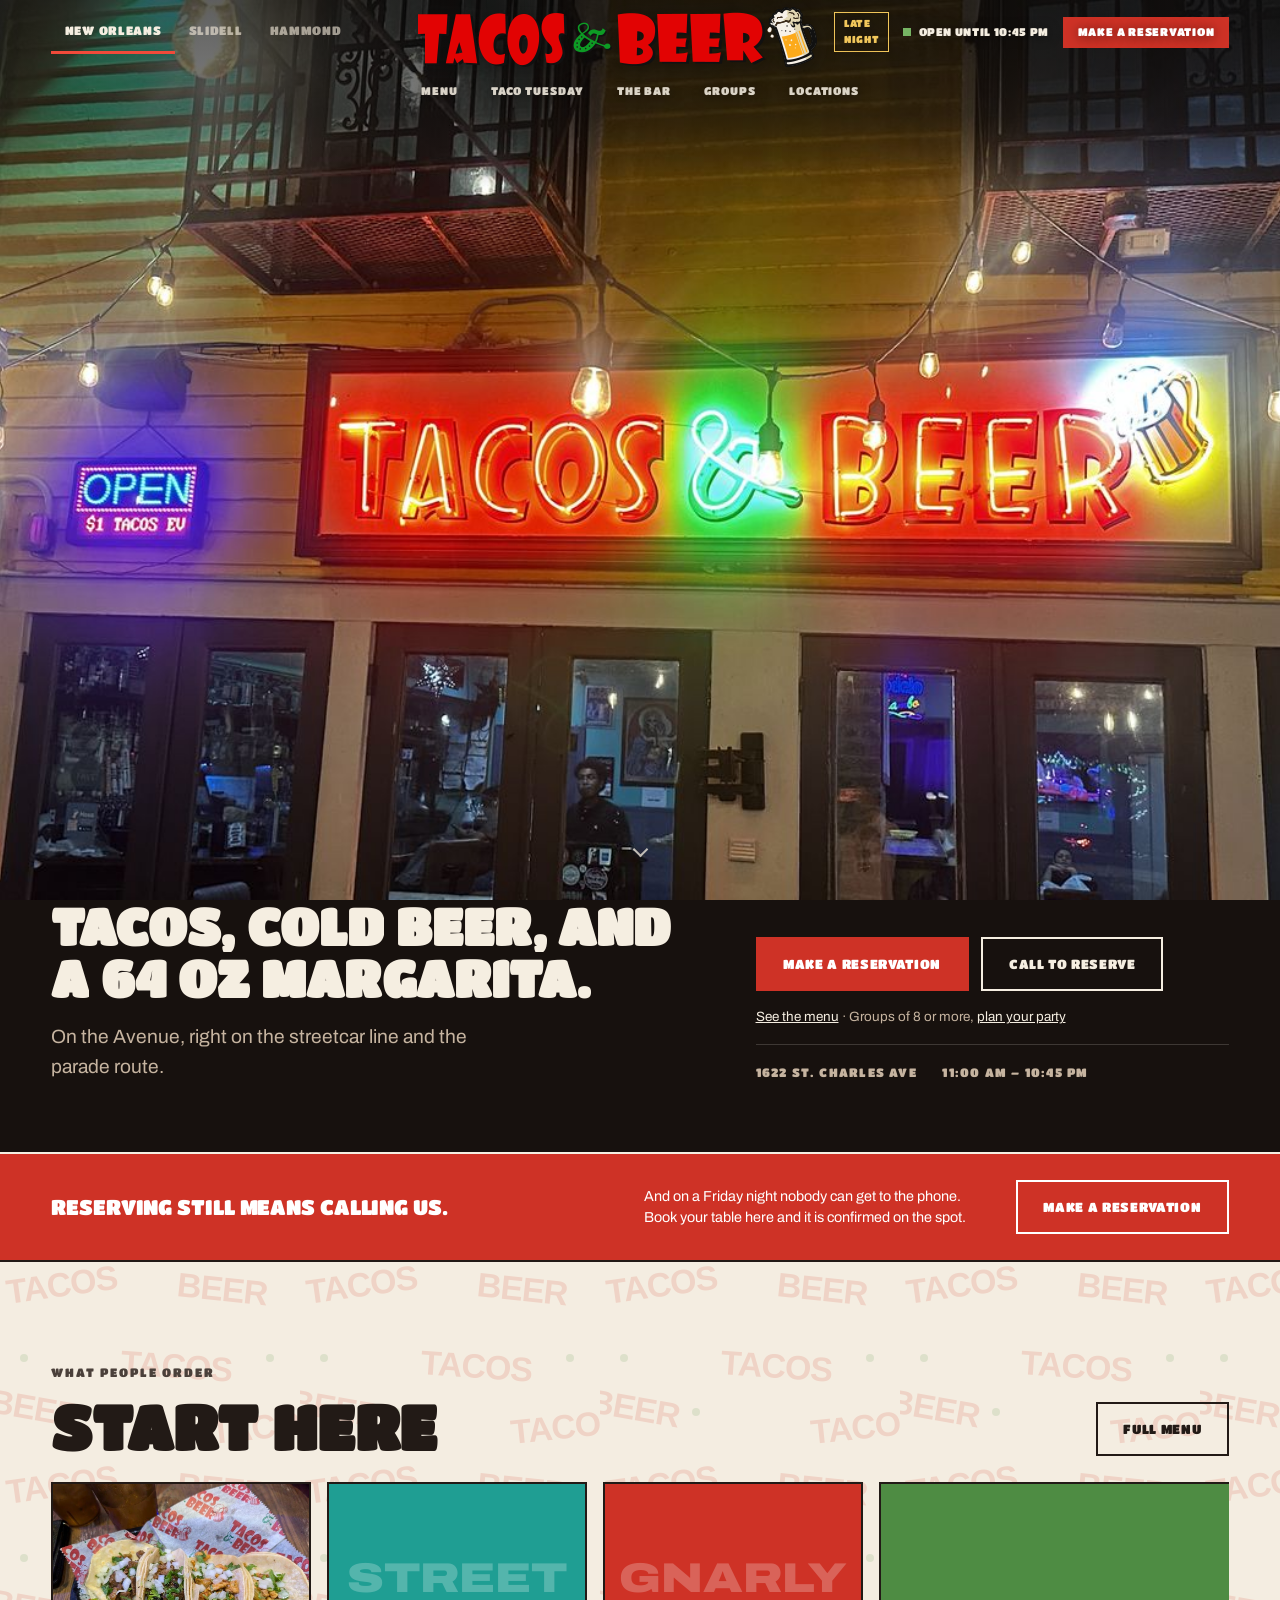
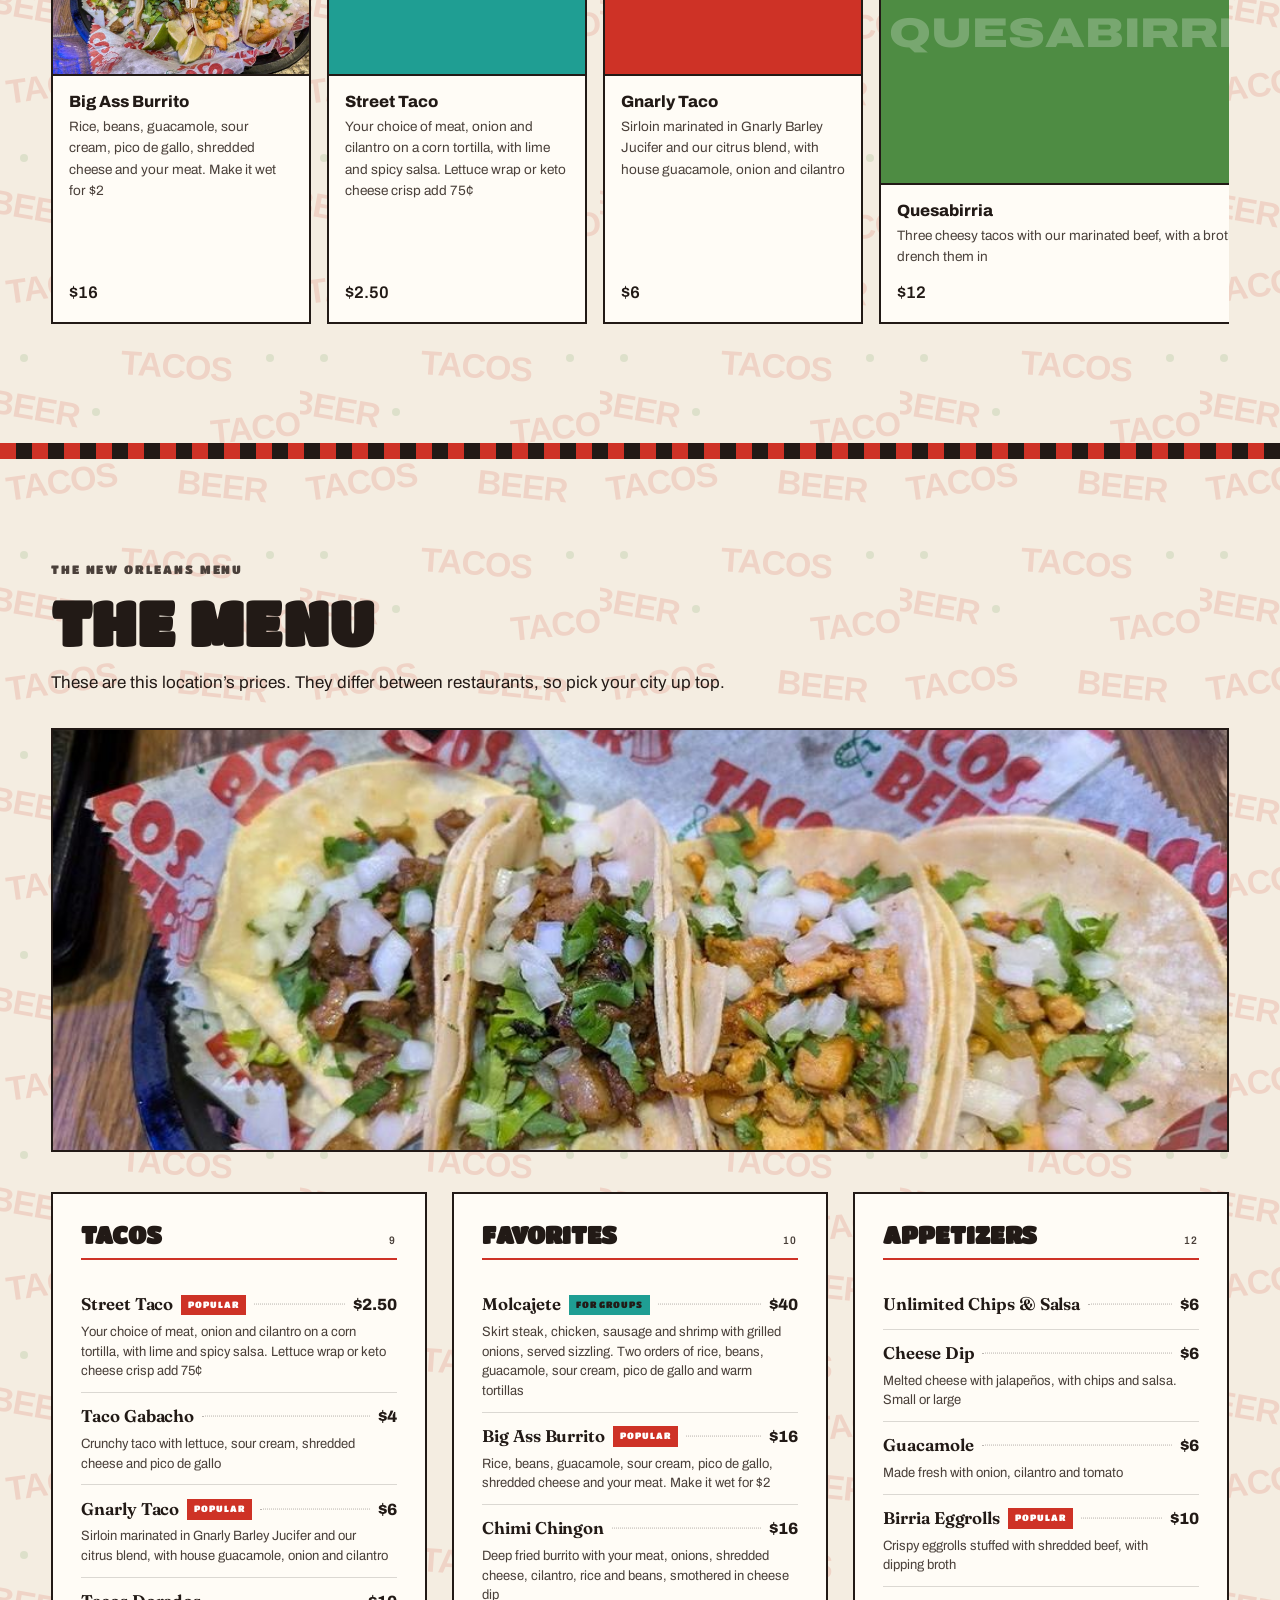
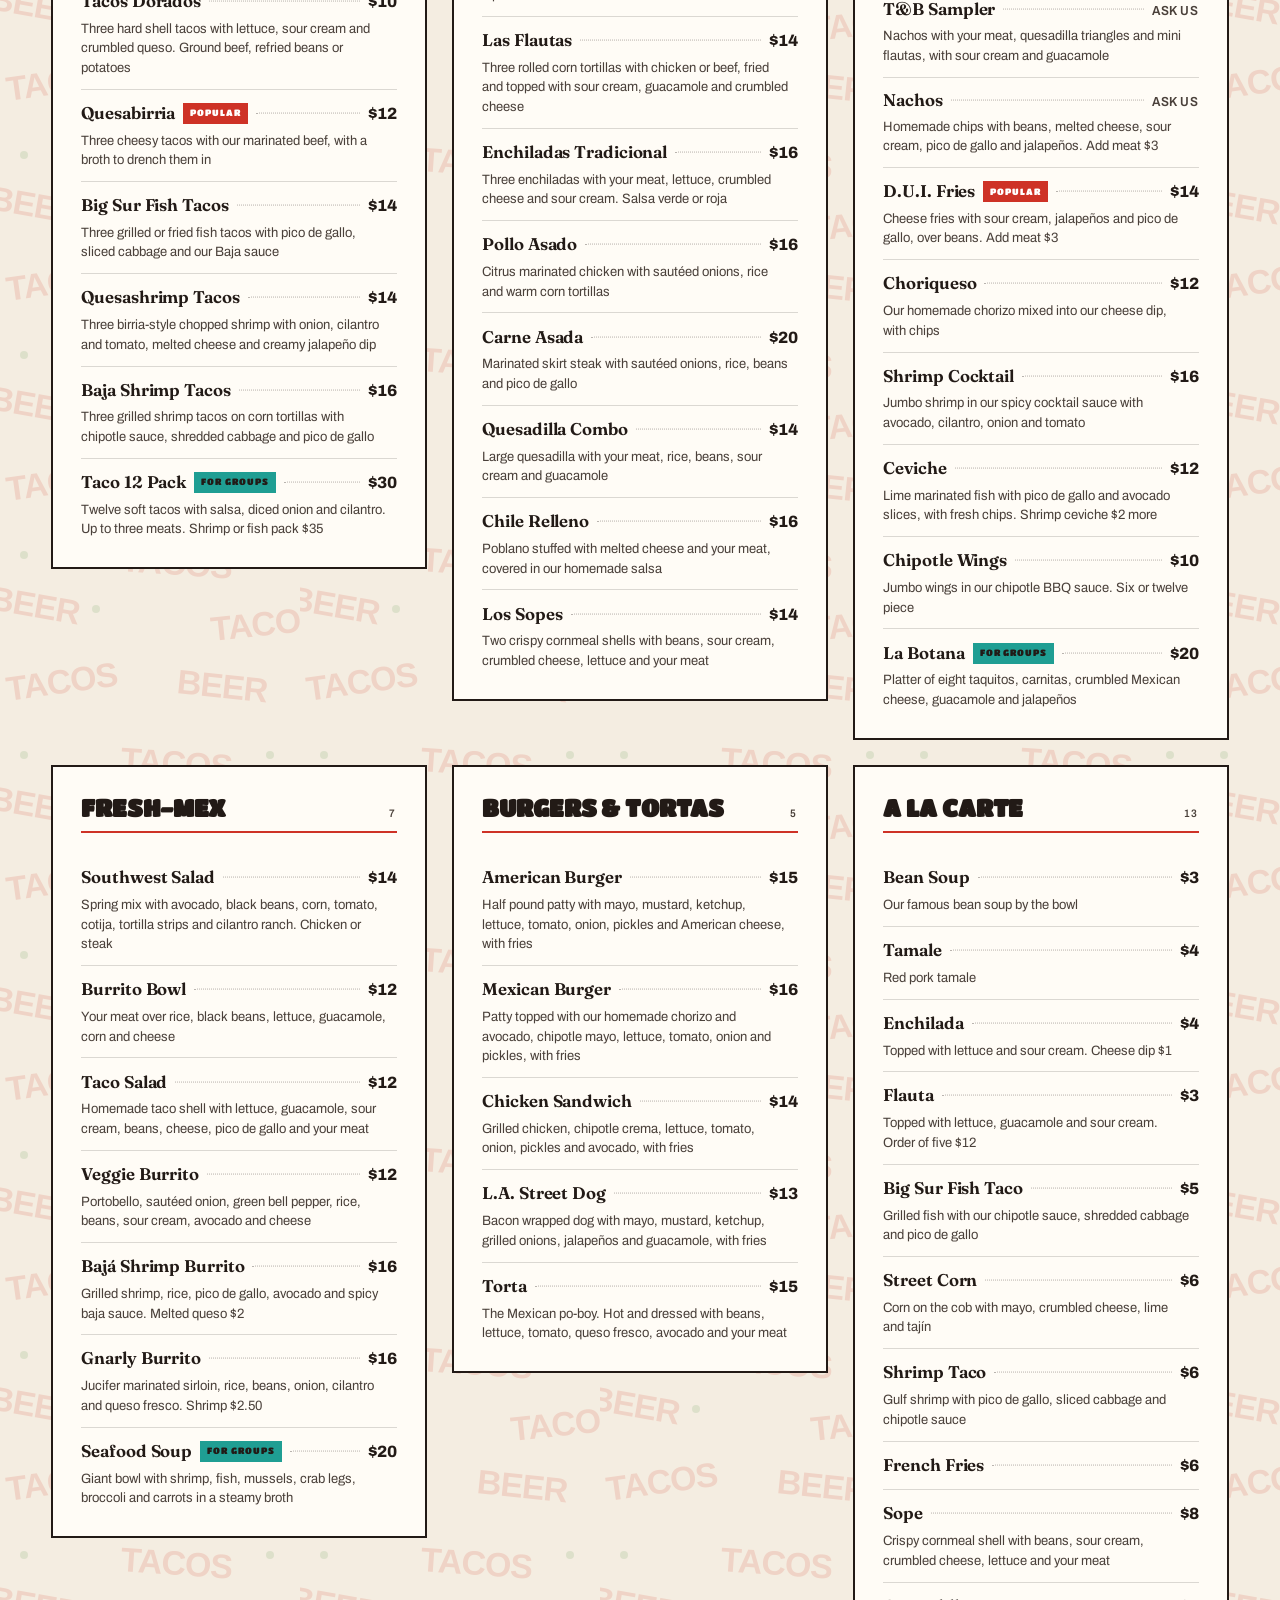
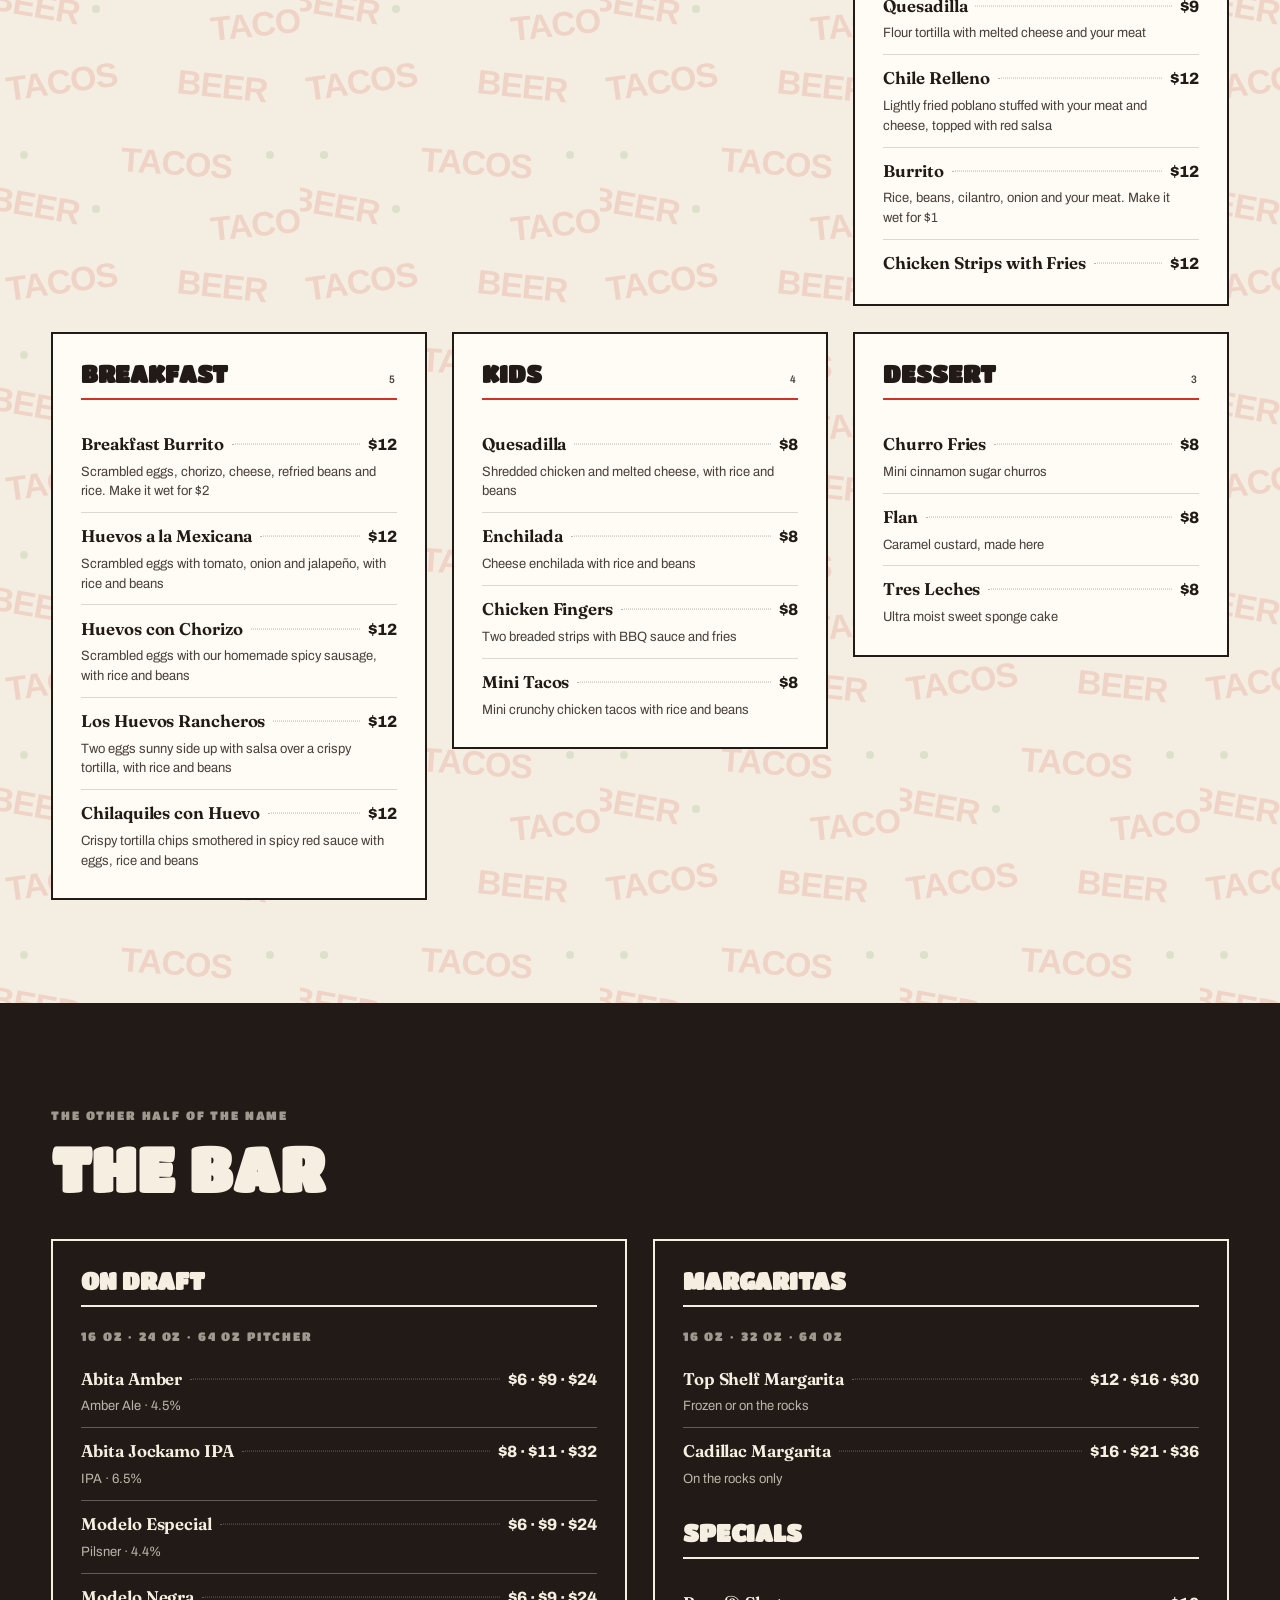
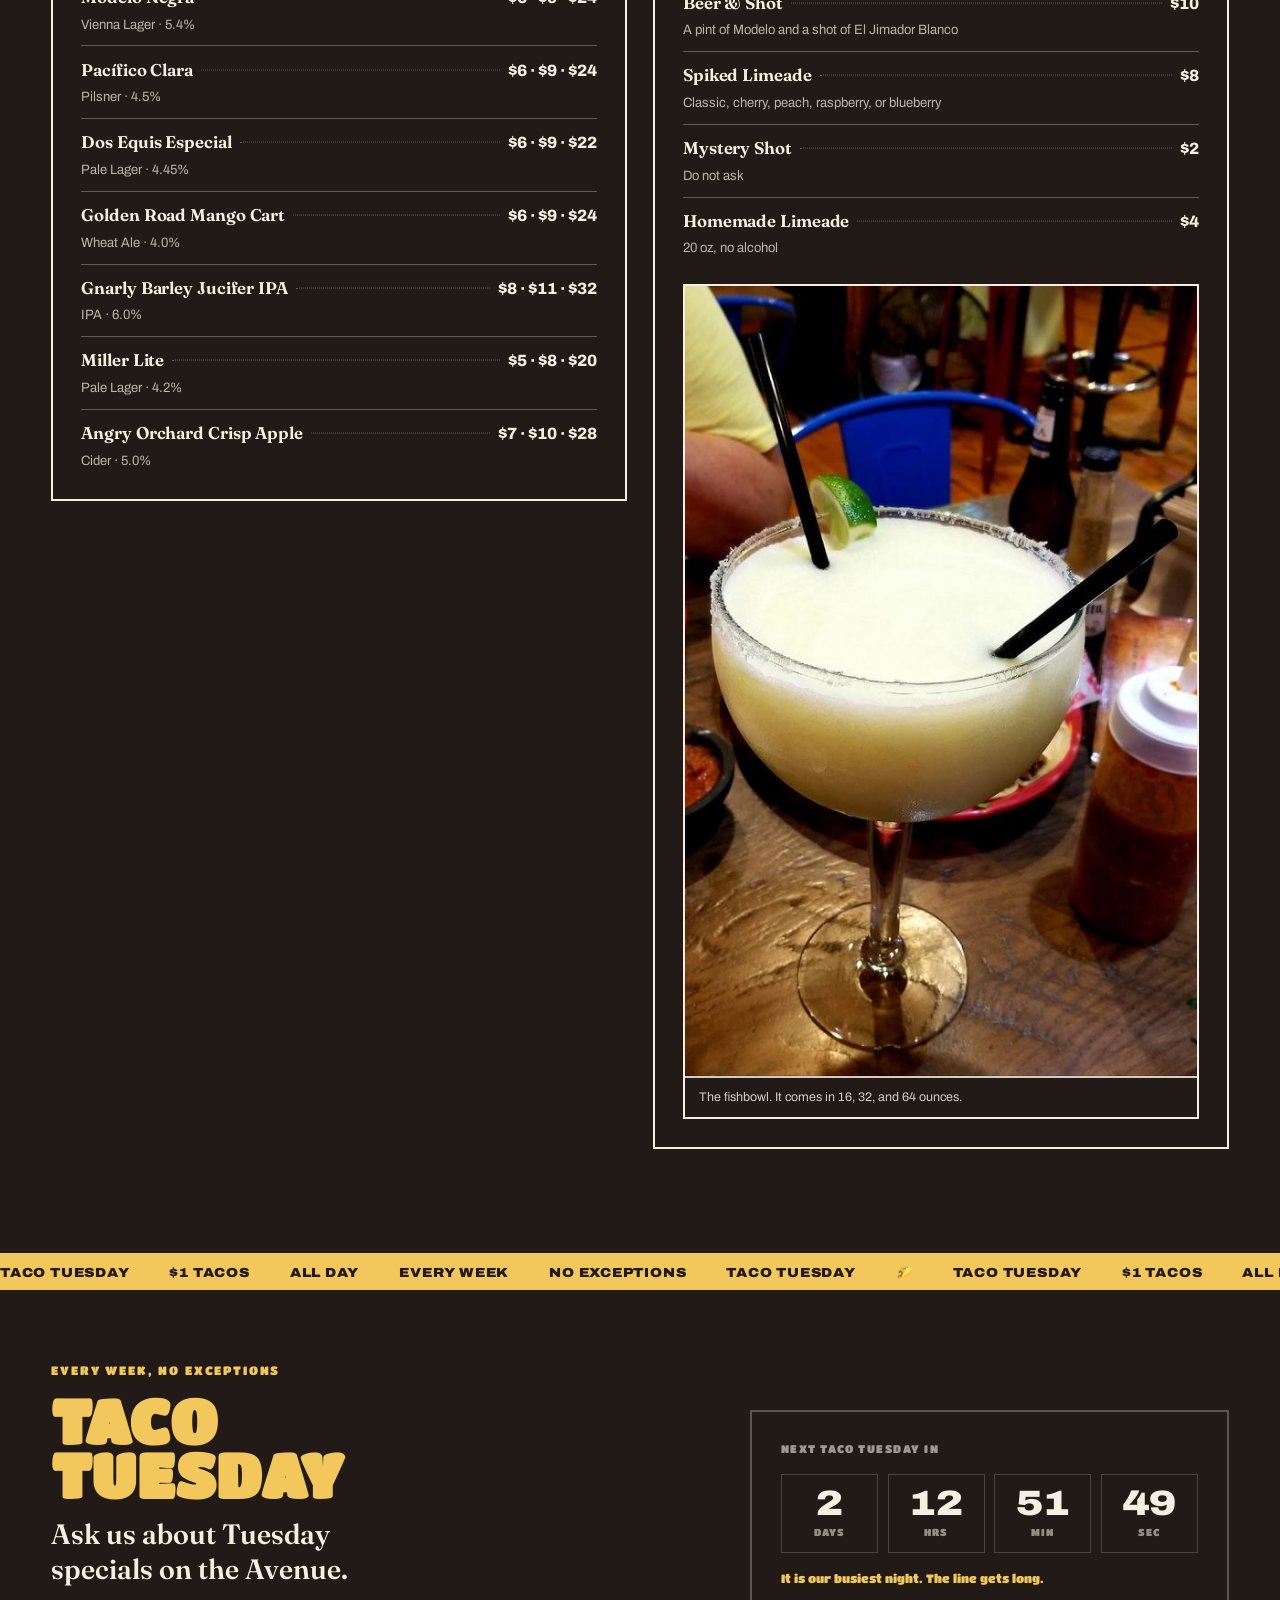
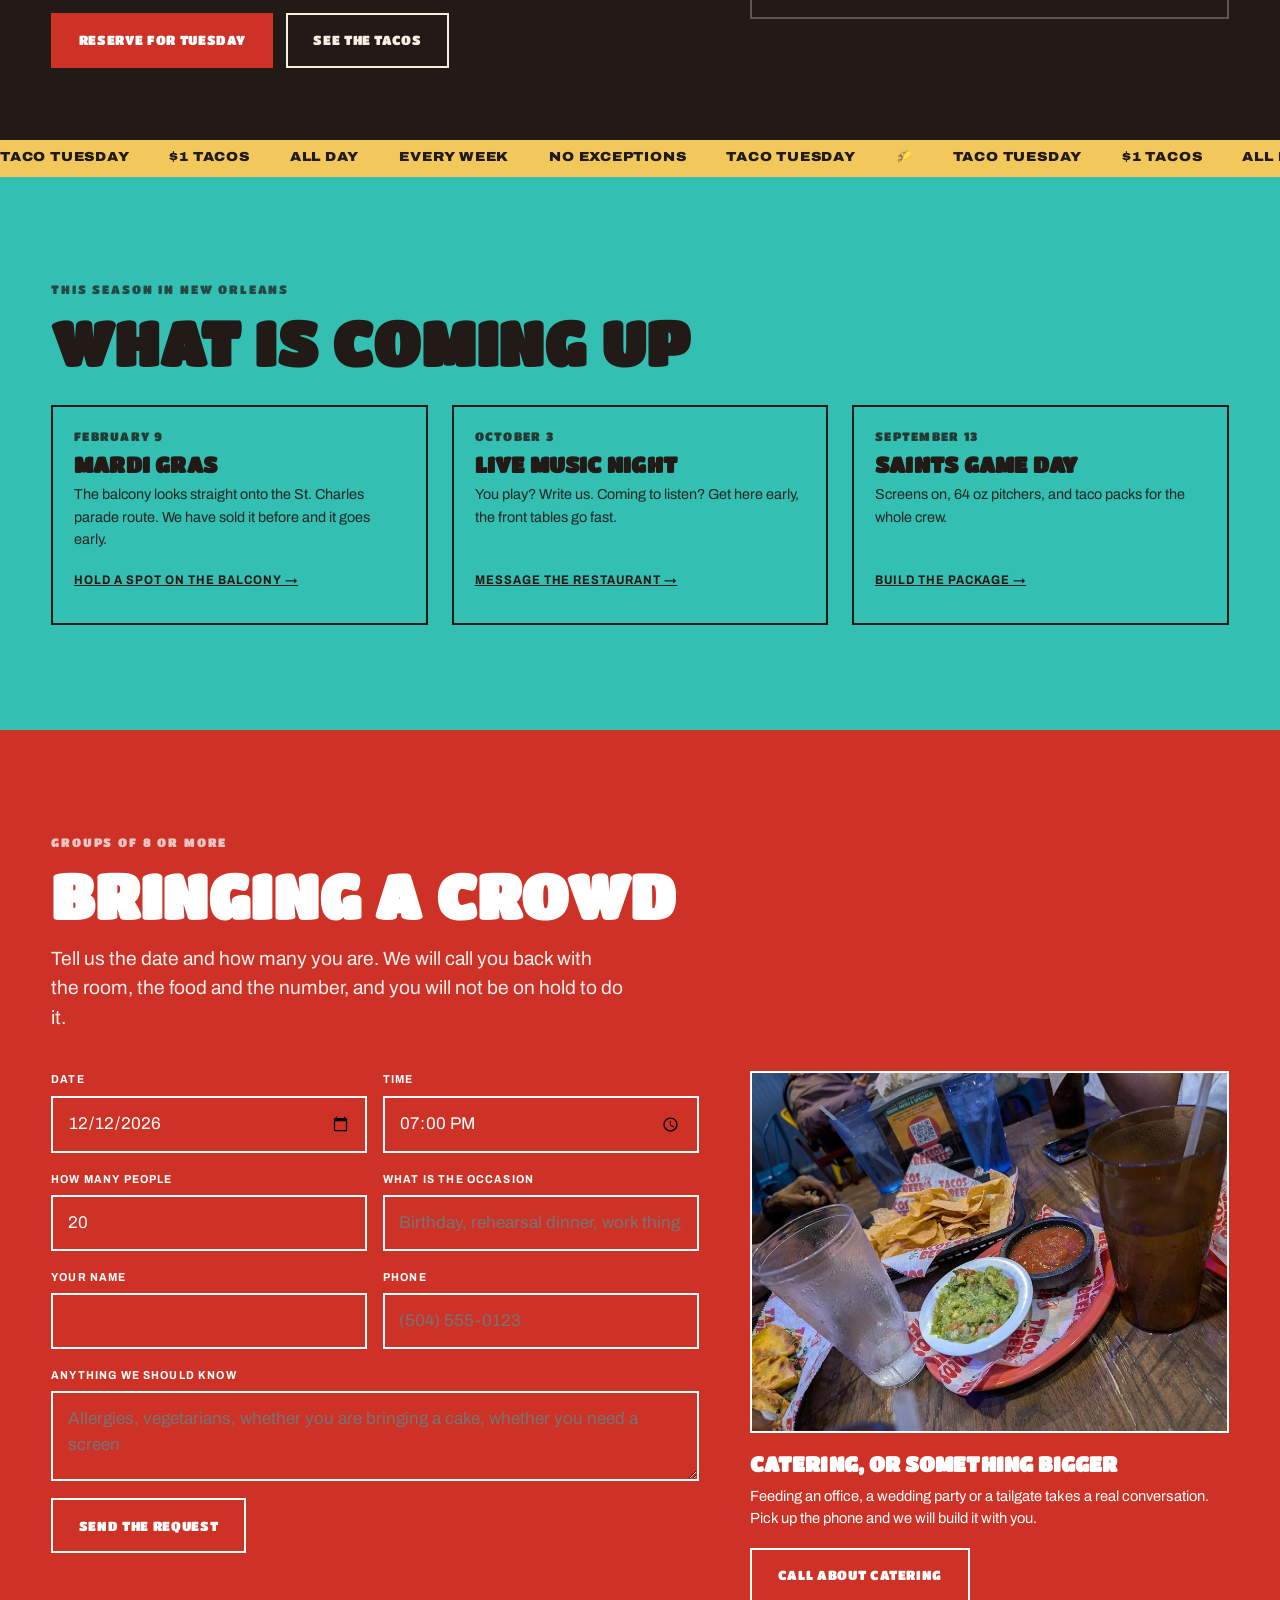
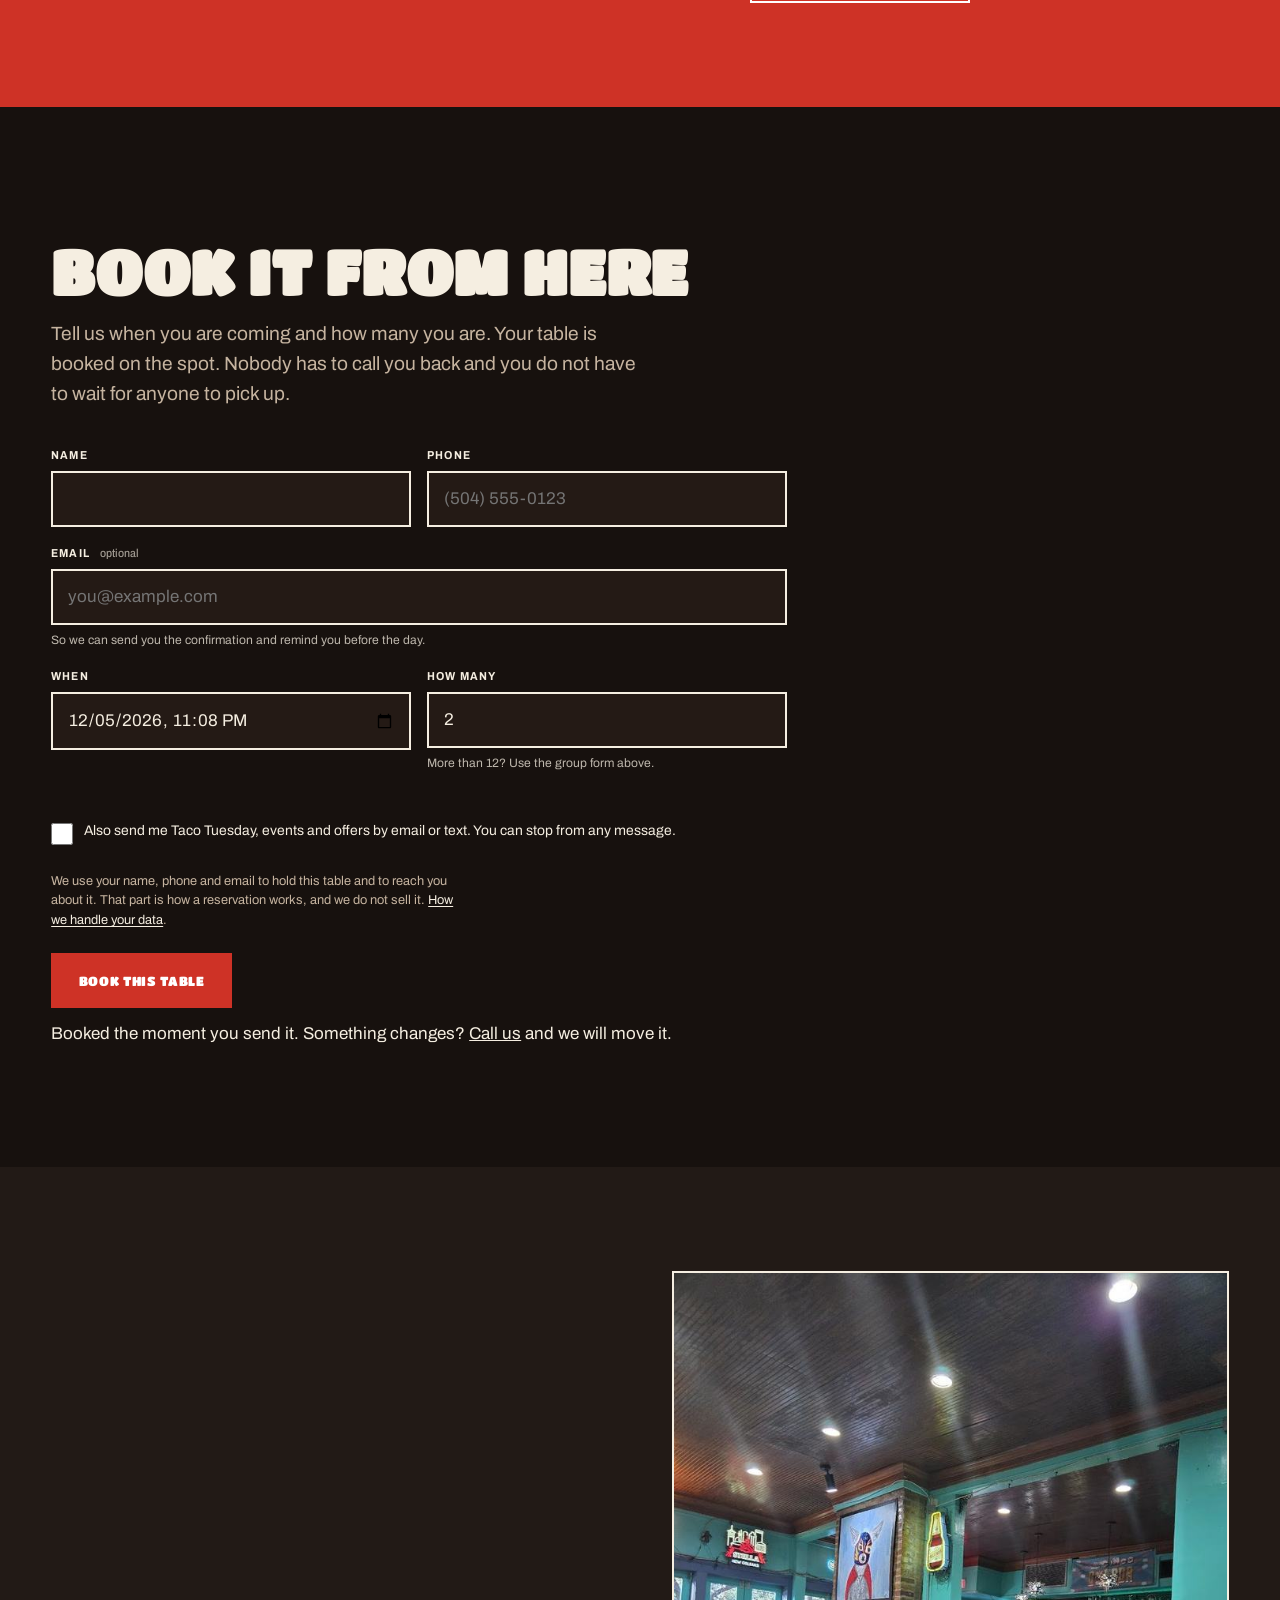
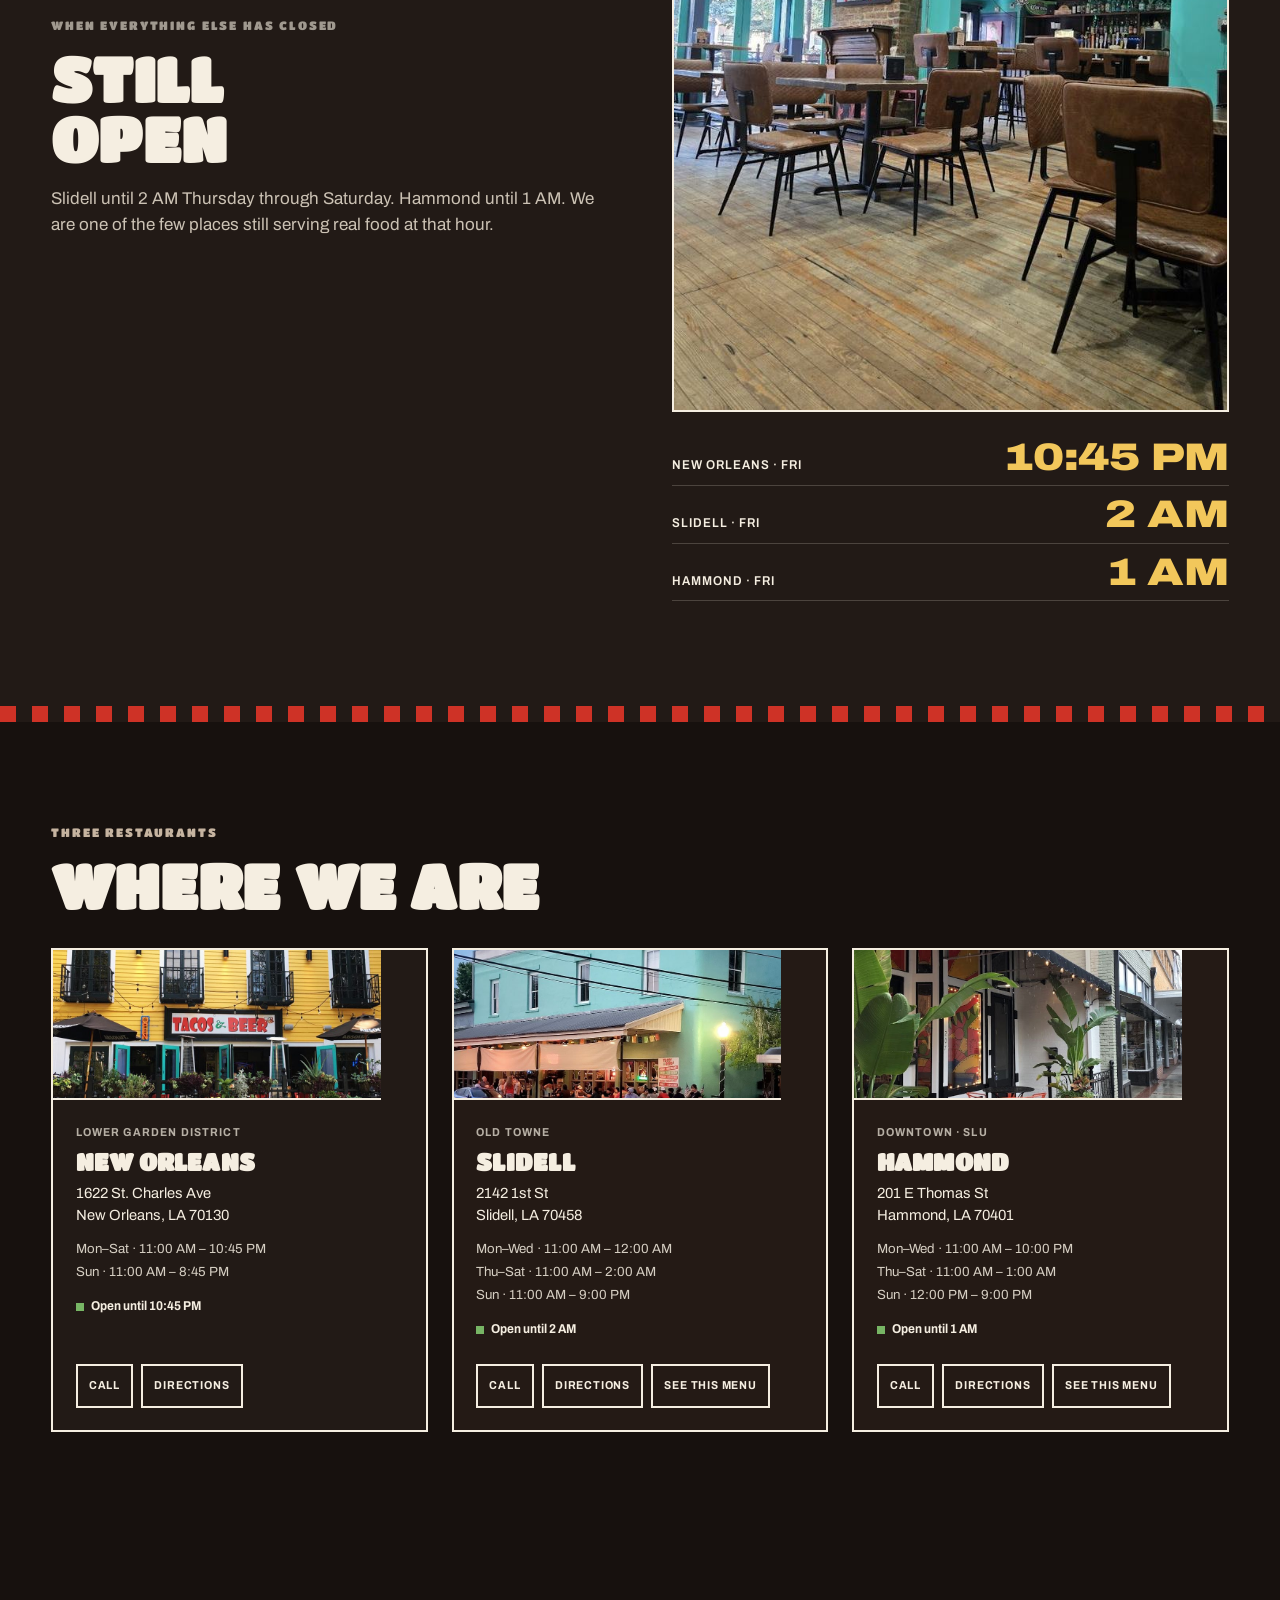
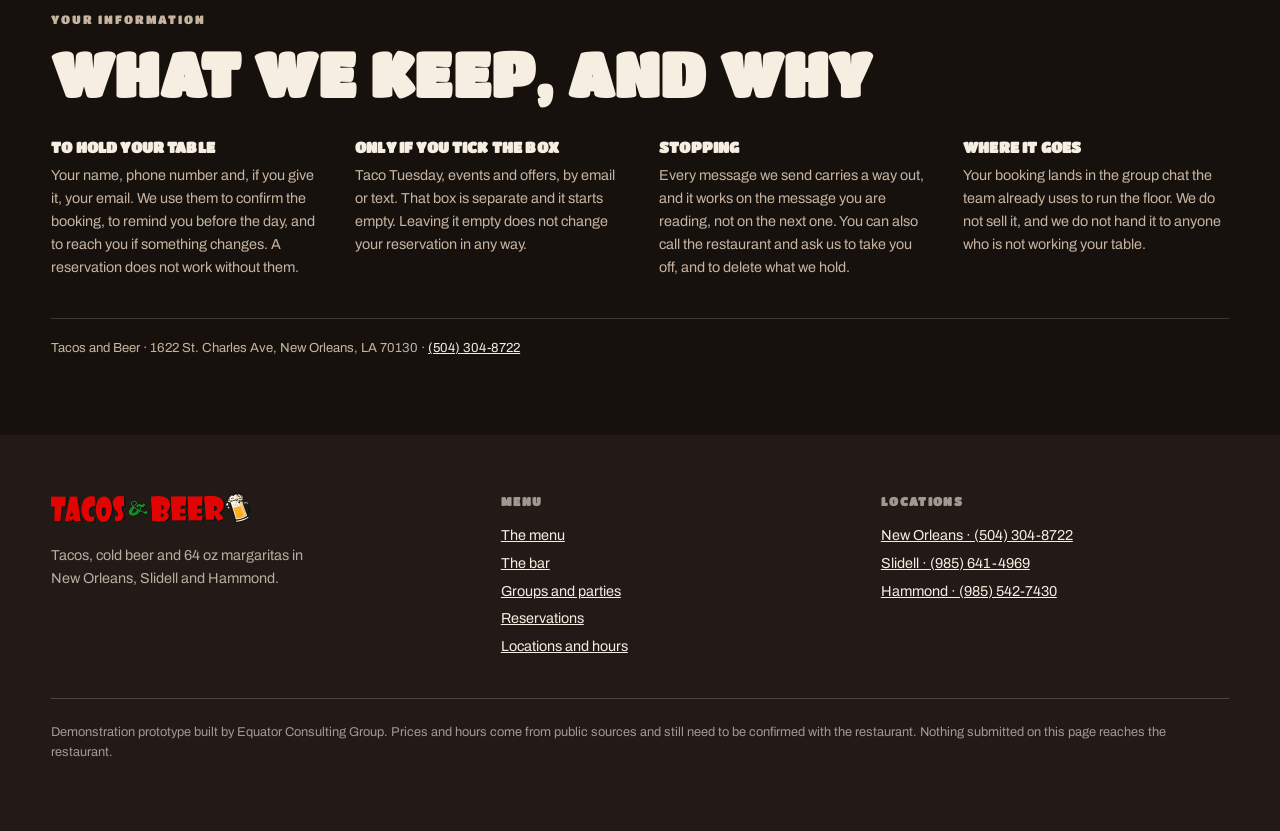
==== index.html @ 24753688 "Formulario de reservas mucho más corto El manager pidió simplificarlo. Quedan cinco campos: nombre, " ====
<!doctype html>
<html lang="en" data-loc="nola">
<head>
<meta charset="utf-8">
<meta name="robots" content="noindex,nofollow">
<meta name="viewport" content="width=device-width,initial-scale=1">
<title>Tacos and Beer — New Orleans · Slidell · Hammond</title>
<meta name="description" content="Tacos, cold beer, and 64 oz margaritas in New Orleans, Slidell, and Hammond. Full menu, big tables for groups, and reservations you can make online.">
<link rel="icon" href="img/favicon.svg" type="image/svg+xml">
<link rel="stylesheet" href="styles.css?v10">
</head>
<body>

<!-- ===== barra de ubicación ===== -->
<div class="locbar">
  <div class="locbar-in">

    <!-- izquierda: elegir local, que es el control que manda en este sitio -->
    <div class="locpick" role="group" aria-label="Choose your location">
      <button type="button" data-loc="nola">New Orleans</button>
      <button type="button" data-loc="slidell">Slidell</button>
      <button type="button" data-loc="hammond">Hammond</button>
    </div>

    <!-- centro: la marca -->
    <a class="brand" href="#top"><img src="img/logo.png" alt="Tacos and Beer" width="399" height="60"><span class="sr">Tacos and Beer</span></a>

    <!-- derecha: si está abierto, y la única acción que importa -->
    <div class="lb-der">
      <a class="ttbadge" href="#tuesday" id="ttBadge">🌮 It is Taco Tuesday</a>
      <span class="latebadge">Late night</span>
      <span class="livestate"><span class="dot" id="dot"></span><span id="livetext">&mdash;</span></span>
      <a class="lb-cta" href="#waitlist">Make a reservation</a>
    </div>

  </div>

  <nav class="lb-nav" aria-label="Sections">
    <a href="#menu">Menu</a>
    <a href="#tuesday">Taco Tuesday</a>
    <a href="#bar">The bar</a>
    <a href="#parties">Groups</a>
    <a href="#locations">Locations</a>
  </nav>
</div>

<main id="top">

<!-- ===== hero ===== -->
<header class="hero">
  <!-- El letrero real encendido, fotografiado por ECG con autorización del
       local. La noche del 22 de agosto de 2026. -->
  <div class="hero-foto">
   <!-- La fachada de noche, grabada en el local. Va muda y en bucle, como
        fondo. Si el navegador no la deja arrancar sola, o si el visitante
        pidió menos movimiento, se apaga y queda el montaje de fotos debajo. -->
   <video class="hero-video" id="heroVideo" autoplay muted loop playsinline
          preload="auto"
          aria-label="The storefront on St. Charles Avenue at dusk with the neon sign lit, and then the bar inside on a busy night"></video>
   <script>
   /* La copia se elige ANTES de que el navegador pida nada. Por eso el video
      no trae src ni <source> en el marcado: en cuanto los tuviera, empezaría a
      bajar el archivo de escritorio, que pesa 10 MB y en un teléfono no hace
      ninguna falta. La copia de móvil mide 720x960 y 3.7 MB, que a 390 px de
      ancho se ve igual. Quien pide ahorro de datos recibe la ligera también. */
   (function(){
     var v = document.getElementById('heroVideo');
     if (!v) return;
     var c = navigator.connection || {};
     var ligera = matchMedia('(max-width:700px)').matches || c.saveData === true;
     if (ligera) {
       v.src = 'video/hero-movil-v3.mp4';
       v.poster = 'video/hero-poster-v3.jpg';
     } else {
       v.src = 'video/hero-ancho-v3.mp4';
       v.poster = 'video/hero-poster-ancho-v3.jpg';
       document.documentElement.classList.add('js-hero-ancho');
     }
   })();
   </script>
   <picture class="cuadro-base">
    <source media="(max-width:700px)" srcset="img/letrero-noche-movil.jpg">
    <img src="img/letrero-noche-1400.jpg"
         srcset="img/letrero-noche-800.jpg 800w, img/letrero-noche-1400.jpg 1400w, img/letrero-noche-2400.jpg 2400w"
         sizes="100vw" width="2400" height="1260" fetchpriority="high"
         alt="The Tacos and Beer neon sign lit up at night over the St. Charles Avenue patio">
   </picture>
  </div>

  <a class="hero-baja" href="#intro" aria-label="Skip to the details"><span></span></a>
</header>


<section class="intro" id="intro">
  <div class="wrap intro-in">
    <div>
      <h1 class="intro-t"><span class="sr">Tacos and Beer. </span>Tacos, cold beer, and a 64 oz margarita.</h1>
      <p class="intro-sub" id="heroPitch">&mdash;</p>
    </div>
    <div class="intro-acc">
      <div class="btn-row">
        <a class="btn btn-primary" href="#waitlist">Make a reservation</a>
        <a class="btn btn-ghost" id="heroCall" href="tel:+15043048722">Call to reserve</a>
      </div>
      <p class="intro-links"><a href="#menu">See the menu</a> · Groups of 8 or more, <a href="#parties">plan your party</a></p>
      <div class="intro-meta">
        <span id="heroAddr">&mdash;</span>
        <span id="heroHours">&mdash;</span>
      </div>
    </div>
  </div>
</section>

<aside class="tira-fila">
  <div class="wrap tira-in">
    <p class="tira-t">Reserving still means calling us.</p>
    <p class="tira-d">And on a Friday night nobody can get to the phone. Book your table here and it is confirmed on the spot.</p>
    <a class="btn btn-ghost" href="#waitlist">Make a reservation</a>
  </div>
</aside>

<!-- ===== rail de populares ===== -->
<section class="wrap papel">
  <div class="rail-head">
    <div>
      <p class="eyebrow">What people order</p>
      <h2 class="display">Start here</h2>
    </div>
    <a class="btn btn-ghost" href="#menu">Full menu</a>
  </div>
  <div class="rail" id="rail"></div>
</section>

<hr class="tala">

<!-- ===== menú ===== -->
<section class="wrap papel" id="menu">
  <p class="eyebrow">The <span id="menuLoc">New Orleans</span> menu</p>
  <h2 class="display">The menu</h2>
  <p class="hero-sub">These are this location’s prices. They differ between restaurants, so pick your city up top.</p>
  <figure class="shot wide">
    <img src="img/papel.jpg" alt="Carne asada and al pastor tacos served on our house paper" width="1000" height="753" loading="lazy">
  </figure>
  <div class="menu-grid" id="menuGrid" style="margin-top:2.5rem"></div>
</section>

<!-- ===== barra ===== -->
<section class="band band-comal" id="bar">
  <div class="wrap">
    <p class="eyebrow">The other half of the name</p>
    <h2 class="display">The bar</h2>
    <div class="menu-grid" style="margin-top:2.5rem">
      <div class="menu-cat">
        <h3 class="display">On draft</h3>
        <p class="eyebrow" style="margin-bottom:.6rem">16 oz · 24 oz · 64 oz pitcher</p>
        <div id="draft"></div>
      </div>
      <div class="menu-cat">
        <h3 class="display">Margaritas</h3>
        <p class="eyebrow" style="margin-bottom:.6rem">16 oz · 32 oz · 64 oz</p>
        <div id="margs"></div>
        <h3 class="display" style="margin-top:2rem">Specials</h3>
        <div id="specials"></div>
        <figure class="shot" style="margin-top:1.6rem">
          <img src="img/margarita.jpg" alt="A house margarita in the big glass" width="560" height="865" loading="lazy">
          <figcaption>The fishbowl. It comes in 16, 32, and 64 ounces.</figcaption>
        </figure>
      </div>
    </div>
  </div>
</section>

<!-- ===== taco tuesday ===== -->
<section class="tt" id="tuesday">
  <div class="tt-strip" aria-hidden="true"><div class="tt-run" id="ttRun"></div></div>
  <div class="wrap tt-in">
    <div class="tt-copy">
      <p class="eyebrow">Every week, no exceptions</p>
      <h2 class="display tt-title">Taco<br>Tuesday</h2>
      <p class="tt-line" id="ttLine">$1 tacos. All day. Every Tuesday.</p>
      <p class="tt-note" id="ttNote"></p>
      <div class="btn-row" style="margin-top:1.6rem">
        <a class="btn btn-primary" href="#waitlist">Reserve for Tuesday</a>
        <a class="btn btn-ghost" href="#menu">See the tacos</a>
      </div>
    </div>
    <div class="tt-clock" id="ttClock">
      <p class="tt-clock-k" id="ttClockK">Next Taco Tuesday in</p>
      <div class="tt-dial">
        <div><span class="v" id="ttD">0</span><span class="u">days</span></div>
        <div><span class="v" id="ttH">0</span><span class="u">hrs</span></div>
        <div><span class="v" id="ttM">0</span><span class="u">min</span></div>
        <div><span class="v" id="ttS">0</span><span class="u">sec</span></div>
      </div>
      <p class="tt-warn">It is our busiest night. The line gets long.</p>
    </div>
  </div>
  <div class="tt-strip flip" aria-hidden="true"><div class="tt-run" id="ttRun2"></div></div>
</section>

<!-- ===== calendario ===== -->
<section class="band band-turquesa">
  <div class="wrap">
    <p class="eyebrow">This season in <span id="evLoc">New Orleans</span></p>
    <h2 class="display">What is coming up</h2>
    <div class="events" id="events"></div>
  </div>
</section>

<!-- ===== party planner ===== -->
<section class="band band-rojo" id="parties">
  <div class="wrap">
    <p class="eyebrow">Groups of 8 or more</p>
    <h2 class="display">Bringing a crowd</h2>
    <p class="intro-sub" style="color:rgba(255,255,255,.92);max-width:52ch">Tell us the date and how many you are. We will call you back with the room, the food and the number, and you will not be on hold to do it.</p>

    <div class="grupo-in">
      <form id="partyForm">
        <div class="grid2">
          <div class="field">
            <label for="pDate">Date</label>
            <input type="date" id="pDate" required>
          </div>
          <div class="field">
            <label for="pTime">Time</label>
            <input type="time" id="pTime" value="19:00" required>
          </div>
        </div>

        <div class="grid2">
          <div class="field">
            <label for="pGuests">How many people</label>
            <input type="number" id="pGuests" min="8" max="200" value="20" step="1" required inputmode="numeric">
          </div>
          <div class="field">
            <label for="pOcc">What is the occasion</label>
            <input type="text" id="pOcc" placeholder="Birthday, rehearsal dinner, work thing…">
          </div>
        </div>

        <div class="grid2">
          <div class="field">
            <label for="pName">Your name</label>
            <input type="text" id="pName" required autocomplete="name">
          </div>
          <div class="field">
            <label for="pPhone">Phone</label>
            <input type="tel" id="pPhone" required autocomplete="tel" placeholder="(504) 555-0123">
          </div>
        </div>

        <div class="field">
          <label for="pNotes">Anything we should know</label>
          <textarea id="pNotes" placeholder="Allergies, vegetarians, whether you are bringing a cake, whether you need a screen"></textarea>
        </div>

        <button class="btn btn-ghost" type="submit" style="color:#fff;border-color:#fff">Send the request</button>
      </form>

      <aside class="grupo-lado">
        <figure class="shot">
          <img src="img/mesa.jpg" alt="A shared table with chips, guacamole, and salsas" width="900" height="678" loading="lazy">
        </figure>
        <h3 class="display" style="font-size:1.3rem;margin:1.4rem 0 .6rem">Catering, or something bigger</h3>
        <p style="margin:0 0 1.2rem;font-size:.92rem;line-height:1.5">Feeding an office, a wedding party or a tailgate takes a real conversation. Pick up the phone and we will build it with you.</p>
        <a class="btn btn-ghost" id="partyCall" href="tel:+15043048722" style="color:#fff;border-color:#fff">Call about catering</a>
      </aside>
    </div>
  </div>
</section>

<!-- ===== lista de espera ===== -->
<section class="wrap" id="waitlist">
  <p class="eyebrow">Reserve a table</p>
  <h2 class="display">Book it from here</h2>
  <p class="intro-sub" style="max-width:54ch">Tell us when you are coming and how many you are. Your table is booked on the spot. Nobody has to call you back and you do not have to wait for anyone to pick up.</p>

  <div class="reserva">
    <form id="waitForm">
      <div class="grid2">
        <div class="field">
          <label for="wName">Name</label>
          <input type="text" id="wName" required autocomplete="name">
        </div>
        <div class="field">
          <label for="wPhone">Phone</label>
          <input type="tel" id="wPhone" required autocomplete="tel" placeholder="(504) 555-0123">
        </div>
      </div>

      <div class="field">
        <label for="wEmail">Email <span class="opt">optional</span></label>
        <input type="email" id="wEmail" autocomplete="email" placeholder="you@example.com"
               inputmode="email" spellcheck="false">
        <span class="hint">So we can send you the confirmation and remind you before the day.</span>
      </div>

      <div class="grid2">
        <div class="field">
          <label for="rWhen">When</label>
          <input type="datetime-local" id="rWhen" required>
        </div>
        <div class="field">
          <label for="rSize">How many</label>
          <input type="number" id="rSize" min="1" max="12" value="2" step="1" required inputmode="numeric">
          <span class="hint">More than 12? Use the group form above.</span>
        </div>
      </div>

      <div class="permiso">
        <label class="permiso-check">
          <input type="checkbox" id="wOptin">
          <span>Also send me Taco Tuesday, events and offers by email or text.
                You can stop from any message.</span>
        </label>
        <p class="permiso-nota">
          We use your name, phone and email to hold this table and to reach you
          about it. That part is how a reservation works, and we do not sell it.
          <a href="#privacidad">How we handle your data</a>.
        </p>
      </div>

      <button class="btn btn-primary" type="submit">Book this table</button>
      <p class="hint" style="margin-top:.8rem">Booked the moment you send it. Something changes? <a id="waitCall" href="tel:+15043048722">Call us</a> and we will move it.</p>
    </form>

  </div>
</section>

<!-- ===== late night ===== -->
<section class="band band-comal">
  <div class="wrap late">
    <div>
      <p class="eyebrow">When everything else has closed</p>
      <h2 class="display">Still<br>open</h2>
      <p class="hero-sub" style="color:rgba(246,236,220,.8)">Slidell until 2 AM Thursday through Saturday. Hammond until 1 AM. We are one of the few places still serving real food at that hour.</p>
    </div>
    <div>
      <figure class="shot" style="margin-bottom:1.6rem">
        <img src="img/comedor.jpg" alt="The New Orleans dining room: turquoise walls, exposed brick, and neon" width="700" height="933" loading="lazy">
      </figure>
      <div class="late-hours" id="lateHours"></div>
    </div>
  </div>
</section>

<hr class="tala">

<!-- ===== ubicaciones ===== -->
<section class="wrap" id="locations">
  <p class="eyebrow">Three restaurants</p>
  <h2 class="display">Where we are</h2>
  <div class="locs" id="locs"></div>
</section>

</main>

<!-- ===== cómo se tratan los datos ===== -->
<section class="wrap privacidad" id="privacidad">
  <p class="eyebrow">Your information</p>
  <h2 class="display">What we keep, and why</h2>

  <div class="priv-grid">
    <div>
      <h3>To hold your table</h3>
      <p>Your name, phone number and, if you give it, your email. We use them to
      confirm the booking, to remind you before the day, and to reach you if
      something changes. A reservation does not work without them.</p>
    </div>
    <div>
      <h3>Only if you tick the box</h3>
      <p>Taco Tuesday, events and offers, by email or text. That box is separate
      and it starts empty. Leaving it empty does not change your reservation in
      any way.</p>
    </div>
    <div>
      <h3>Stopping</h3>
      <p>Every message we send carries a way out, and it works on the message
      you are reading, not on the next one. You can also call the restaurant and
      ask us to take you off, and to delete what we hold.</p>
    </div>
    <div>
      <h3>Where it goes</h3>
      <p>Your booking lands in the group chat the team already uses to run the
      floor. We do not sell it, and we do not hand it to anyone who is not
      working your table.</p>
    </div>
  </div>

  <p class="priv-pie">
    Tacos and Beer · 1622 St. Charles Ave, New Orleans, LA 70130 ·
    <a href="tel:+15043048722">(504) 304-8722</a>
  </p>
</section>

<footer>
  <div class="wrap">
    <div class="foot">
      <div>
        <a class="brand" href="#top"><img src="img/logo.png" alt="Tacos and Beer" width="399" height="60" loading="lazy"></a>
        <p style="max-width:32ch;color:rgba(246,236,220,.7);font-size:.9rem;margin-top:.8rem">
          Tacos, cold beer and 64 oz margaritas in New Orleans, Slidell and Hammond.
        </p>
      </div>
      <div>
        <h4>Menu</h4>
        <p style="display:grid;gap:.35rem;margin:0;font-size:.9rem">
          <a href="#menu">The menu</a>
          <a href="#bar">The bar</a>
          <a href="#parties">Groups and parties</a>
          <a href="#waitlist">Reservations</a>
          <a href="#locations">Locations and hours</a>
        </p>
      </div>
      <div>
        <h4>Locations</h4>
        <p style="display:grid;gap:.35rem;margin:0;font-size:.9rem" id="footLocs"></p>
      </div>
    </div>
    <p class="proto">
      Demonstration prototype built by Equator Consulting Group. Prices and hours come from public sources and still need to be confirmed with the restaurant. Nothing submitted on this page reaches the restaurant.
    </p>
  </div>
</footer>

<!-- ===== barra móvil ===== -->
<nav class="sticky" aria-label="Quick actions">
  <a class="main" href="#waitlist">
    <svg viewBox="0 0 24 24" fill="none" stroke="currentColor" stroke-width="2"><circle cx="12" cy="12" r="9"/><path d="M12 7v5l3 2"/></svg>
    Reserve
  </a>
  <a href="#menu">
    <svg viewBox="0 0 24 24" fill="none" stroke="currentColor" stroke-width="2"><path d="M4 5h16M4 12h16M4 19h10"/></svg>
    Menu
  </a>
  <a id="stickyMaps" href="#locations" target="_blank" rel="noopener">
    <svg viewBox="0 0 24 24" fill="none" stroke="currentColor" stroke-width="2"><path d="M20 10c0 6-8 12-8 12s-8-6-8-12a8 8 0 0 1 16 0z"/><circle cx="12" cy="10" r="3"/></svg>
    Directions
  </a>
  <a id="stickyCall" href="tel:+15043048722">
    <svg viewBox="0 0 24 24" fill="none" stroke="currentColor" stroke-width="2"><path d="M22 16.9v3a2 2 0 0 1-2.2 2 19.8 19.8 0 0 1-8.6-3.1 19.5 19.5 0 0 1-6-6A19.8 19.8 0 0 1 2.1 4.2 2 2 0 0 1 4.1 2h3a2 2 0 0 1 2 1.7c.1 1 .3 1.9.6 2.8a2 2 0 0 1-.5 2.1L8.1 9.9a16 16 0 0 0 6 6l1.3-1.1a2 2 0 0 1 2.1-.5c.9.3 1.8.5 2.8.6a2 2 0 0 1 1.7 2z"/></svg>
    Call
  </a>
</nav>

<div class="toast" id="toast" role="status" aria-live="polite"></div>

<script type="application/ld+json" id="schema"></script>
<script src="data.js?v10"></script>
<script src="app.js?v10"></script>
</body>
</html>
---- styles.css ----
/* Tacos and Beer — prototipo ECG
   Paleta tomada del local real, no inventada. Verificada contra fotos del
   sitio: fachada amarilla de New Orleans, letrero de neón rojo, paredes
   turquesa, ladrillo visto, piso y mesas de madera, sillas de cuero camel y
   el papel deli rojo sobre crema que envuelve toda la comida.
   Sin gradientes, sin sombras difusas. Bloques planos y bordes duros. */

@import url('https://fonts.googleapis.com/css2?family=Archivo:ital,wdth,wght@0,62..125,100..900;1,62..125,100..900&family=Titan+One&family=Fraunces:opsz,wght,SOFT,WONK@9..144,400..900,0..100,0..1&display=swap');

:root{
  /* --- los cinco colores que están de verdad en el local ---
     Los `-dia` son el color con luz de día y NINGÚN tema los pisa. Los otros
     cuatro son el color vigente: de noche suben de brillo como sube un neón.
     Una superficie que se queda clara de noche (el papel) vuelve a los `-dia`. */
  --rojo-dia:#CE3226;    /* neón del letrero y tinta del papel deli */
  --turquesa-dia:#1F9E93;/* paredes del comedor: el color firma del interior */
  --amarillo-dia:#E8B93A;/* tablas de la fachada */
  --verde-dia:#4E8C43;   /* el agave chiquito impreso en el papel deli */

  --rojo:var(--rojo-dia);
  --turquesa:var(--turquesa-dia);
  --amarillo:var(--amarillo-dia);
  --verde:var(--verde-dia);
  --ladrillo:#8C4A35;
  /* El rojo de ACENTO sube de brillo de noche, como sube un neón. El rojo de
     RELLENO no: es la superficie que carga tinta blanca encima, y el neón de
     noche deja el blanco en 3.65:1. Se queda en el rojo del papel deli, que
     con blanco mide 5.11:1 en cualquier tema. */
  --rojo-solido:var(--rojo-dia);    /* la columna de ladrillo visto */

  /* --- materiales --- */
  --masa:#F5EEE1;        /* el crema del papel deli */
  --cal:#FFFCF6;
  --comal:#221A16;       /* el techo de madera oscura */
  --madera:#A87B4F;      /* el piso de duela */
  --cuero:#B4834F;       /* las sillas de cuero camel */
  --barro:#4A403A;

  --bg:var(--masa);
  --surface:var(--cal);
  --ink:var(--comal);
  --ink-soft:var(--barro);
  --line:rgba(34,26,22,.16);
  --line-hard:var(--comal);
  --accent:var(--rojo);

  --sans:'Archivo','Helvetica Neue',Arial,system-ui,sans-serif;
  /* La letra del rótulo. Titan One es la que más se le parece de las que hay
     en Google Fonts: mismo peso, mismas terminaciones gruesas, misma
     compresión. Solo para titulares: el cuerpo sigue en Archivo, porque una
     carta de 41 platos con precios en tipografía de display no se lee. */
  --black:'Titan One','Archivo Black','Archivo',Arial,sans-serif;
  --dish:'Fraunces',Georgia,'Times New Roman',serif;

  --pad:clamp(1.25rem,4vw,4.5rem);
  --maxw:1280px;
  --bar-h:56px;
  --bar-total:94px;   /* la mide el JS; esto es solo el arranque */
}

/* De noche el local es madera oscura y neón. El tema oscuro es eso, no un
   inverso genérico: el rojo y el ámbar suben de brillo como sube un neón. */
:root:not([data-theme="light"]){
  @media (prefers-color-scheme:dark){
    --bg:#17110E; --surface:#241A15; --ink:#F5EEE1; --ink-soft:#C6B4A0;
    --line:rgba(245,238,225,.18); --line-hard:#F5EEE1;
    --rojo:#F04A3A; --amarillo:#F2C75B; --turquesa:#33BFB2; --verde:#77B564;
  }
}
:root[data-daypart="late"]{
  --bg:#17110E; --surface:#241A15; --ink:#F5EEE1; --ink-soft:#C6B4A0;
  --line:rgba(245,238,225,.18); --line-hard:#F5EEE1;
  --rojo:#F04A3A; --amarillo:#F2C75B; --turquesa:#33BFB2; --verde:#77B564;
}
.latebadge{
  display:inline-flex;align-items:center;gap:.4rem;padding:.2rem .55rem;
  border:1px solid var(--amarillo);color:var(--amarillo);font-size:.64rem;
  text-transform:uppercase;letter-spacing:.1em;font-variation-settings:'wdth' 90,'wght' 700;
}
:root:not([data-daypart="late"]) .latebadge{display:none}
:root[data-theme="dark"]{
  --bg:#17110E; --surface:#241A15; --ink:#F5EEE1; --ink-soft:#C6B4A0;
  --line:rgba(245,238,225,.18); --line-hard:#F5EEE1;
  --rojo:#F04A3A; --amarillo:#F2C75B; --turquesa:#33BFB2; --verde:#77B564;
}

*{box-sizing:border-box}
/* Que los controles nativos (slider, checkbox, date, time) tomen el rojo de la
   casa. Sin esto el navegador los pinta de azul de sistema, que es el único
   color de la página que no existe en el local. */
html{accent-color:var(--rojo)}
html{-webkit-text-size-adjust:100%}
html{overscroll-behavior-x:none}
body{overscroll-behavior-x:none}
body{
  margin:0;background:var(--bg);color:var(--ink);
  font-family:var(--sans);font-size:17px;line-height:1.55;
  font-variation-settings:'wdth' 100,'wght' 400;
  -webkit-font-smoothing:antialiased;
}
img{max-width:100%;display:block}
a{color:inherit}
button,input,select,textarea{font:inherit;color:inherit}

/* ---------- tipografía de rotulación ---------- */
.display{
  /* La letra del rótulo, en toda la jerarquía de titulares. Titan One no tiene
     ejes variables, así que el ancho y el peso se dejan de declarar y el
     tracking pasa a positivo: apretarla la vuelve ilegible. */
  font-family:var(--black);
  text-transform:uppercase;line-height:.96;letter-spacing:.006em;
  margin:0;
}
h1.display{
  letter-spacing:.004em;font-size:clamp(2.9rem,9vw,7rem)}
h2.display{
  letter-spacing:.004em;font-size:clamp(2rem,5.2vw,3.9rem)}
h3.display{
  letter-spacing:.004em;font-size:clamp(1.3rem,2.6vw,1.9rem)}
.condensed{font-variation-settings:'wdth' 75,'wght' 500}
.eyebrow{
  font-variation-settings:'wdth' 100,'wght' 700;
  text-transform:uppercase;letter-spacing:.14em;font-size:.72rem;
  color:var(--ink-soft);margin:0 0 .9rem;
}
.price{font-variation-settings:'wdth' 100,'wght' 600;font-variant-numeric:tabular-nums}

.wrap{max-width:var(--maxw);margin:0 auto;padding-inline:var(--pad)}
section{padding-block:clamp(3.5rem,8vw,7rem)}

/* ---------- barra de ubicación ---------- */
.locbar{
  /* Translúcida sobre el video del hero, sólida en cuanto se baja. El desenfoque
     de fondo mantiene el contraste del texto sin apagar la imagen. */
  position:sticky;top:0;z-index:60;color:var(--masa);
  /* Sin fondo propio sobre el hero: el degradado que el propio hero lleva
     arriba es el que sostiene el contraste, y así el video se ve entero. */
  background:transparent;
  border-bottom:1px solid transparent;
  text-shadow:0 1px 12px rgba(12,12,12,.55);
  transition:background 260ms var(--ease-out), border-color 260ms var(--ease-out);
}
.locbar.stuck{
  background:rgba(24,18,15,.92);
  -webkit-backdrop-filter:blur(18px) saturate(1.2);
          backdrop-filter:blur(18px) saturate(1.2);
  border-bottom-color:rgba(245,238,225,.18);
  text-shadow:none;
}
/* Donde no hay soporte de desenfoque, se cae a un fondo más opaco para no
   perder el contraste del texto. */
@supports not ((backdrop-filter:blur(1px)) or (-webkit-backdrop-filter:blur(1px))){
  .locbar.stuck{background:rgba(24,18,15,.97)}
}

/* la fila de secciones, solo en escritorio: en el teléfono ya está la barra
   de acciones fija abajo y una fila más se comería la pantalla */
.lb-nav{display:none}
@media (min-width:901px){
  .lb-nav{
    display:flex;justify-content:center;gap:clamp(1.2rem,2.6vw,2.4rem);
    max-width:var(--maxw);margin:0 auto;padding:.9rem var(--pad) .6rem;
  }
  .lb-nav a{
    color:rgba(245,238,225,.88);text-decoration:none;white-space:nowrap;
    font-size:.7rem;text-transform:uppercase;letter-spacing:.1em;
    font-variation-settings:'wdth' 90,'wght' 700;
    padding:.2rem 0;border-bottom:2px solid transparent;
  }
}
@media (hover:hover) and (pointer:fine){
  .lb-nav a:hover{color:var(--masa);border-bottom-color:var(--amarillo)}
}
.locbar-in{
  max-width:var(--maxw);margin:0 auto;padding:0 var(--pad);
  min-height:var(--bar-h);gap:1.1rem;
  /* La marca al centro, como en la referencia que mandó el dueño. Las columnas
     de los lados son iguales, así el logotipo queda centrado de verdad y no
     desplazado por lo que pese cada lado. */
  display:grid;grid-template-columns:1fr auto 1fr;align-items:center;
}
.brand{
  font-family:var(--black);
  text-transform:uppercase;font-size:1rem;letter-spacing:-.01em;
  text-decoration:none;white-space:nowrap;
}
.brand em{font-style:normal;color:var(--amarillo)}
.locpick{display:flex;gap:0;flex-wrap:wrap;justify-self:start}
.locpick button{
  background:none;border:0;padding:.55rem .85rem;cursor:pointer;
  min-height:44px;
  font-variation-settings:'wdth' 90,'wght' 700;
  text-transform:uppercase;letter-spacing:.08em;font-size:.74rem;
  color:rgba(246,236,220,.62);border-bottom:3px solid transparent;
}
.locpick button:hover{color:var(--masa)}
.locpick button[aria-pressed="true"]{color:var(--masa);border-bottom-color:var(--rojo)}
.livestate{
  display:inline-flex;align-items:center;gap:.45rem;font-size:.76rem;
  font-variation-settings:'wdth' 90,'wght' 600;text-transform:uppercase;letter-spacing:.07em;
  color:var(--masa);
}
.dot{width:8px;height:8px;background:var(--verde)}
.dot.shut{background:var(--amarillo)}

/* ---------- hero asimétrico ---------- */

/* El hero lleva el rótulo real, no tipografía imitándolo. El archivo es el
   logo original del restaurante (recuperado del Internet Archive) y mide
   399x60, así que el ancho se topa: pasado ese tamaño se ve suave en pantalla
   Retina. Sobre el fondo oscuro el contorno negro del logo se pierde y quedan
   las letras rojas, igual que ya pasa en la barra superior. */
.hero-mark{margin:0 0 1.1rem}
.hero-mark img{width:min(100%,24rem);height:auto;display:block}

/* ---------- botones ---------- */
.btn{
  display:inline-flex;align-items:center;justify-content:center;gap:.5rem;
  padding:.95rem 1.6rem;border:2px solid var(--comal);background:var(--comal);color:var(--masa);
  font-variation-settings:'wdth' 100,'wght' 700;text-transform:uppercase;
  letter-spacing:.07em;font-size:.82rem;cursor:pointer;text-decoration:none;
  transition:transform .12s ease,background .12s ease,color .12s ease;
}
.btn:hover{transform:translate(-2px,-2px);box-shadow:4px 4px 0 var(--comal)}
.btn:active{transform:translate(0,0);box-shadow:none}
.btn-primary{background:var(--rojo-solido);border-color:var(--rojo-solido);color:#fff}
.btn-primary:hover{box-shadow:4px 4px 0 var(--comal)}
.btn-ghost{background:transparent;color:var(--ink);border-color:var(--line-hard)}
.btn-row{display:flex;gap:.8rem;flex-wrap:wrap}
/* La turquesa sola sobre el crema del papel mide 2.86:1 y no llega al 3:1 que
   pide un indicador de foco. El anillo interior de tinta se lo garantiza sobre
   cualquier superficie, y la turquesa sigue siendo la señal. */
:focus-visible{outline:3px solid var(--turquesa);outline-offset:3px;box-shadow:0 0 0 3px var(--ink)}

/* ===================== HERO DE NOCHE =====================
   El letrero real encendido, fotografiado en el local. La banda es oscura en
   cualquier tema, así que FIJA SUS TOKENS, igual que .papel y .tt. Si la tinta
   siguiera al tema y el fondo no, el texto desaparecería con luz de día.

   Los colores salen medidos de la propia fotografía: el negro de la noche
   #0C0C0C ocupa una quinta parte del encuadre, el neón da #F03010, y la madera
   iluminada por las bombillas da #846C54. */
.hero{
  --ink:var(--masa);
  --ink-soft:rgba(245,238,225,.76);
  --line:rgba(245,238,225,.22);
  --line-hard:var(--masa);
  --surface:transparent;
  --rojo:#F03010;
  position:relative;isolation:isolate;
  background:#0C0C0C;color:var(--ink);
  /* La foto se queda con la primera pantalla entera, menos la barra fija.
     Así la banda de texto empieza debajo del pliegue y no asoma al abrir.
     `svh` en vez de `vh` para que la barra del navegador del teléfono no la
     corte. El tope evita que en una pantalla muy alta quede desmedida. */
  min-height:min(100svh, 940px);
  margin-top:calc(-1 * var(--bar-total));
  padding-top:var(--bar-total);
  display:block;
  /* Sin marco abajo. El corte del video contra el crema de la sección ya es un
     borde duro, que es lo que pide la casa. Los 3px de --comal quedaban de
     franja marrón atrapada entre el negro del video y el papel. */
}
.hero-foto{position:absolute;inset:0;z-index:-2;display:block;overflow:hidden}
.cuadro-base{position:absolute;inset:0;display:block}
.hero-foto img{width:100%;height:100%;object-fit:cover;object-position:50% 26%;display:block}
/* Velo desde la izquierda, que es donde la foto ya es oscura. La regla de la
   casa dice que a una foto del local no se le pone un velo plano encima; este
   es un degradado direccional, no un apagón. */
/* Sin texto encima, el velo solo asienta la barra fija arriba y cierra
   contra la banda de abajo. La foto se ve casi limpia. */
.hero::before{
  content:"";position:absolute;inset:0;z-index:-1;
  background:linear-gradient(180deg,
             rgba(12,12,12,.66) 0%,
             rgba(12,12,12,.52) var(--bar-total),
             rgba(12,12,12,0) calc(var(--bar-total) + 4.5rem));
}

/* El letrero de la foto ya dice el nombre. El titular dice lo que el letrero
   no puede decir. Sin sombra difusa: la regla de la casa son bordes duros. */

/* la promesa que antes vivía sobre la foto, ahora como tira propia */
.tira-fila{background:var(--rojo-solido);color:#fff;border-bottom:2px solid var(--comal)}
.tira-in{
  display:flex;align-items:center;gap:clamp(1rem,3vw,2.4rem);flex-wrap:wrap;
  padding-block:clamp(1.1rem,2.4vw,1.6rem);
}
.tira-t{
  margin:0;font-variation-settings:'wdth' 110,'wght' 900;text-transform:uppercase;
  font-size:clamp(.98rem,1.9vw,1.3rem);letter-spacing:-.005em;
  flex:1 1 auto;min-width:0;text-wrap:balance;
}
/* Sin destiñe: el blanco entero sobre el rojo de relleno mide 5.11:1, y al 90%
   se queda en 4.4:1. La jerarquía la lleva el tamaño, no la transparencia. */
.tira-d{margin:0;font-size:.9rem;line-height:1.45;flex:1 1 22ch;min-width:22ch}
.tira-fila .btn-ghost{color:#fff;border-color:#fff;flex:none}
@media (hover:hover) and (pointer:fine){ .tira-fila .btn-ghost:hover{background:#fff;color:var(--rojo-solido)} }
/* En teléfono la pantalla es mucho más vertical que la foto, así que llenarla
   entera recortaría el letrero por los lados. El letrero es el punto, así que
   manda él: la banda toma la proporción del recorte y se ve completo. */
@media (max-width:900px){
  .hero{min-height:0;aspect-ratio:1000/1090;max-height:100svh}
  .hero-foto img{object-position:50% 50%}
}

/* ---------- reservar mesa ---------- */
/* El formulario se queda con la columna entera: la explicación de los tres
   pasos se fue a la propuesta, que es donde se cuenta lo que hace el producto.
   El sitio del restaurante reserva y ya. */
.reserva{display:grid;grid-template-columns:1fr;gap:clamp(2rem,4vw,3.5rem);margin-top:2.4rem;align-items:start;max-width:46rem}
/* ---------- permiso de datos ----------
   La casilla arranca vacía y el área de toque es la etiqueta entera, que es lo
   que un dedo acierta. La nota de abajo explica lo que hace falta para reservar,
   que no lleva casilla porque sin eso no hay mesa. */
.permiso{margin:1.6rem 0 1.4rem;display:grid;gap:.7rem}
.permiso-check{
  display:flex;gap:.7rem;align-items:flex-start;cursor:pointer;
  font-size:.87rem;line-height:1.5;min-height:44px;padding-block:.3rem;
}
.permiso-check input{
  inline-size:22px;block-size:22px;flex:none;margin:.1rem 0 0;cursor:pointer;
}
.permiso-nota{
  margin:0;font-size:.8rem;line-height:1.55;color:var(--ink-soft);max-width:60ch;
}
.permiso-nota a{color:var(--ink);text-decoration:underline;text-underline-offset:.18em}
.field .opt{
  font-variation-settings:'wdth' 90,'wght' 500;text-transform:none;
  letter-spacing:0;opacity:.62;margin-inline-start:.4rem;
}

/* ---------- cómo se tratan los datos ---------- */
.privacidad{padding-block:clamp(3rem,6vw,5rem)}
.priv-grid{
  display:grid;gap:clamp(1.6rem,3vw,2.6rem);margin-top:2.2rem;
  grid-template-columns:repeat(auto-fit,minmax(min(260px,100%),1fr));
}
.priv-grid h3{
  font-family:var(--black);text-transform:uppercase;font-size:.95rem;
  letter-spacing:.01em;margin:0 0 .5rem;line-height:1.15;
}
.priv-grid p{margin:0;font-size:.9rem;line-height:1.6;color:var(--ink-soft)}
.priv-pie{
  margin:2.4rem 0 0;padding-top:1.2rem;border-top:1px solid var(--line);
  font-size:.82rem;color:var(--ink-soft);
}
.priv-pie a{color:var(--ink)}

/* ---------- grupos y fiestas ---------- */
.grupo-in{display:grid;grid-template-columns:1.15fr .85fr;gap:clamp(2rem,4vw,3.5rem);margin-top:2.4rem;align-items:start}
.grupo-lado .shot{margin:0;border:2px solid rgba(255,255,255,.5)}
.grupo-lado .shot img{width:100%;height:auto;display:block}
@media (max-width:820px){ .grupo-in{grid-template-columns:1fr} }

/* ---------- el texto sube desde detrás de una máscara ----------
   Cada palabra vive en una ventana que la recorta, y sube dentro de ella. Es
   el mismo gesto de un rótulo que se enciende por partes. Solo transform, que
   es lo único que el navegador anima sin repintar. */
.palabras{display:inline}
.palabra{display:inline-block;overflow:hidden;vertical-align:top}
.palabra i{
  display:inline-block;font-style:inherit;
  transform:translate3d(0,110%,0);
  transition:transform 1.05s cubic-bezier(.16,1,.3,1) var(--d,0s);
}
.visto .palabra i, .palabras.visto .palabra i{transform:none}
@media (prefers-reduced-motion:reduce){
  .palabra{overflow:visible}
  .palabra i{transform:none;transition:none}
}

/* ---------- revelado al bajar ----------
   Todo entra al entrar en pantalla, una sola vez. Solo transform y opacity,
   que son las dos propiedades que el navegador anima sin repintar. Quien pidió
   menos movimiento lo ve todo quieto y visible. */
.rev{opacity:0;transform:translate3d(0,26px,0);
  transition:opacity .7s var(--ease-out),transform .8s var(--ease-out)}
.rev.visto{opacity:1;transform:none}
.rev-1{transition-delay:.06s} .rev-2{transition-delay:.12s}
.rev-3{transition-delay:.18s} .rev-4{transition-delay:.24s}
.rev-5{transition-delay:.30s} .rev-6{transition-delay:.36s}
@media (prefers-reduced-motion:reduce){
  .rev{opacity:1;transform:none;transition:none}
}

/* ---------- video del hero ----------
   Va encima del montaje de fotos. Si arranca, manda él; si el navegador lo
   bloquea o el visitante pidió menos movimiento, `js-sin-video` lo apaga y
   queda el montaje, que ya está debajo. */
.hero-video{
  position:absolute;inset:0;width:100%;height:100%;object-fit:cover;
  object-position:50% 45%;z-index:1;display:block;
}
/* Con la copia apaisada el hero adopta la proporción del propio video, y así
   el cuadro entra entero: ni recorte ni bandas. El JS pone la clase cuando
   sirve esa copia, o sea solo por encima de 700px. */
:root.js-hero-ancho .hero{min-height:min(100svh, 940px)}
:root.js-hero-ancho .hero-video{object-position:50% 50%}
:root.js-sin-video .hero-video{display:none}
@media (prefers-reduced-motion:reduce){ .hero-video{display:none} }

/* el video de la barra */


/* ---------- montaje del hero ----------
   Siete fotos del local encadenadas con fundido y un desplazamiento lento de
   cámara. Se ve como un video de fondo y no pesa como uno: los cuadros entran
   después del primer pintado, así que la primera carga sigue siendo la foto
   del letrero y nada más. El primer cuadro es esa misma foto, para que el
   arranque no parpadee. */
.hero-foto .cuadro{
  position:absolute;inset:0;opacity:0;
  animation:montaje var(--ciclo) linear infinite;
}
.hero-foto .cuadro img{width:100%;height:100%;object-fit:cover;display:block;
  animation:deriva var(--ciclo) linear infinite}
@keyframes montaje{
  0%{opacity:0} 3.02%{opacity:1} 11.26%{opacity:1} 14.29%{opacity:0} 100%{opacity:0}
}
/* La cámara se mueve durante el turno de la foto y se queda quieta el resto,
   para que no derive fuera de cuadro mientras está oculta. */
@keyframes deriva{
  0%{transform:scale(1.05)}
  14.29%{transform:scale(1.13) translate3d(-1.2%,-.9%,0)}
  100%{transform:scale(1.13) translate3d(-1.2%,-.9%,0)}
}
/* El primer cuadro es la foto base, que ya está pintada: se queda fija y solo
   se apaga cuando entra el segundo. */
.cuadro-base{animation:baseFoto var(--ciclo) linear infinite}
.cuadro-base img{animation:deriva var(--ciclo) linear infinite}
@keyframes baseFoto{ 0%{opacity:1} 11.26%{opacity:1} 14.29%{opacity:0} 96.98%{opacity:0} 100%{opacity:1} }

@media (prefers-reduced-motion:reduce){
  .hero-foto .cuadro,.hero-foto .cuadro img,.cuadro-base{animation:none}
  .hero-foto .cuadro{display:none}
  .cuadro-base{opacity:1}
}

/* ---------- banda de entrada ----------
   Lo que antes vivía encima de la foto. Sobre el papel se lee sin competir con
   la imagen, y el hero queda para lo que sirve: enseñar el local. */
.hero-baja{
  position:absolute;left:50%;bottom:1.6rem;translate:-50% 0;z-index:2;
  width:44px;height:44px;display:grid;place-items:center;
}
.hero-baja span{
  width:11px;height:11px;border-right:2px solid var(--masa);border-bottom:2px solid var(--masa);
  rotate:45deg;translate:0 -3px;opacity:.75;
}
@media (hover:hover) and (pointer:fine){ .hero-baja:hover span{opacity:1} }

.intro{
  background:var(--bg);border-bottom:2px solid var(--line-hard);
  padding-block:0 clamp(2.6rem,5.5vw,4.4rem);
}
.intro-in{display:grid;grid-template-columns:1.15fr .85fr;gap:clamp(2rem,5vw,4.5rem);align-items:end}
.intro-t{
  font-family:var(--black);
  text-transform:uppercase;font-size:clamp(1.7rem,4.3vw,3.2rem);
  line-height:1.02;letter-spacing:.004em;margin:0;max-width:17ch;
  text-wrap:balance;overflow-wrap:break-word;color:var(--ink);
}
.intro-sub{font-size:clamp(1rem,1.6vw,1.2rem);max-width:40ch;color:var(--ink-soft);margin:1.1rem 0 0}
.intro-acc{display:flex;flex-direction:column;gap:1rem}
.intro-links{font-size:.84rem;color:var(--ink-soft);margin:0}
.intro-links a{color:var(--ink);text-decoration:underline}
.intro-meta{
  display:flex;gap:1.6rem;flex-wrap:wrap;font-size:.76rem;text-transform:uppercase;
  letter-spacing:.1em;font-variation-settings:'wdth' 90,'wght' 700;
  color:var(--ink-soft);padding-top:1.1rem;border-top:1px solid var(--line);
}
@media (max-width:820px){
  .intro-in{grid-template-columns:1fr;align-items:start;gap:1.8rem}
}

/* ---------- la letra del rótulo en todo lo que es etiqueta ----------
   Titulares, botones, eyebrows, etiquetas y rótulos cortos. Se quedan FUERA a
   propósito: el cuerpo de texto, las descripciones de la carta, las etiquetas
   de formulario y los precios. Los precios porque necesitan cifras de ancho
   fijo para alinearse en columna, y Titan One no las tiene. */
.btn, .eyebrow, .tag, .intro-meta, .sticky a, .tira-t,
.loc h3, .event h3, .event .when, .tt-clock-k, .tt-dial .u, .tt-warn,
.menu-cat h3::after, .queue .me, .foot .brand, footer h4{
  font-family:var(--black);
  font-variation-settings:normal;
}
.btn{letter-spacing:.05em}
.eyebrow{letter-spacing:.16em}
.tag{letter-spacing:.08em}
.sticky a{letter-spacing:.05em}
.loc h3, .event h3{letter-spacing:.01em;line-height:1.05}

/* La barra habla con la letra del rótulo, como el resto del sitio. Son
   etiquetas cortas y en mayúsculas, que es donde Titan One aguanta bien a
   tamaño chico. El tracking se abre un poco porque la fuente es compacta. */
.locpick button,
.locbar .livestate,
.locbar .ttbadge,
.locbar .latebadge,
.lb-cta,
.lb-nav a{
  font-family:var(--black);
  font-variation-settings:normal;
  letter-spacing:.06em;
}
.locpick button{font-size:.72rem}
.locbar .livestate{font-size:.68rem}
.lb-cta{font-size:.68rem;letter-spacing:.05em}
.lb-nav a{letter-spacing:.08em}

/* ---------- la marca al centro de la barra ----------
   Como en la referencia que mandó el dueño. Columnas laterales iguales para
   que el logotipo quede centrado de verdad y no lo desplace el peso de un lado.
   A la izquierda el local, que es el control que manda. A la derecha lo único
   que hace falta: si está abierto, y la acción. */
.locbar .brand{justify-self:center}
.lb-der{display:flex;align-items:center;gap:.9rem;justify-self:end;justify-content:flex-end}
.lb-cta{
  background:var(--rojo-solido);color:#fff;text-decoration:none;white-space:nowrap;
  padding:.45rem .9rem;font-size:.68rem;text-transform:uppercase;letter-spacing:.07em;
  font-variation-settings:'wdth' 90,'wght' 800;flex:none;
}
@media (hover:hover) and (pointer:fine){ .lb-cta:hover{background:var(--amarillo);color:var(--comal)} }
/* el aviso del martes cede el sitio: solo aparece cuando de verdad es martes */
.locbar .ttbadge{font-size:.62rem;padding:.24rem .5rem;white-space:nowrap;flex:none}
.locbar .livestate{white-space:nowrap;flex:none}

@media (max-width:900px){
  .locbar-in{grid-template-columns:1fr;justify-items:center;gap:.55rem;padding-block:.55rem}
  .locpick{justify-self:center;width:100%}
  .lb-der{justify-self:center;flex-wrap:wrap;justify-content:center}
}
@media (max-width:640px){ .lb-cta{display:none} }

/* ---------- rail de tacos ---------- */
.rail-head{display:flex;align-items:end;justify-content:space-between;gap:1rem;flex-wrap:wrap;margin-bottom:1.6rem}
.rail{display:flex;gap:1rem;overflow-x:auto;padding-bottom:1rem;scroll-snap-type:x mandatory}
.rail::-webkit-scrollbar{height:8px}
.rail::-webkit-scrollbar-thumb{background:var(--line)}
.card{
  flex:0 0 min(260px,72vw);scroll-snap-align:start;
  border:2px solid var(--line-hard);background:var(--surface);display:flex;flex-direction:column;
}
.card-art{
  aspect-ratio:4/3;background:var(--amarillo);position:relative;overflow:hidden;
  display:flex;align-items:center;justify-content:center;border-bottom:2px solid var(--line-hard);
}
.card-art span{
  font-variation-settings:'wdth' 125,'wght' 900;text-transform:uppercase;
  font-size:2.6rem;color:rgba(25,18,16,.22);line-height:.85;text-align:center;padding:.5rem;
}
.card-art.c2{background:var(--turquesa)}
.card-art.c2 span{color:rgba(255,255,255,.24)}
.card-art.c3{background:var(--rojo-solido)}
.card-art.c3 span{color:rgba(255,255,255,.24)}
.card-art.c4{background:var(--verde)}
.card-art.c4 span{color:rgba(255,255,255,.24)}
.card-body{padding:1rem;display:flex;flex-direction:column;gap:.3rem;flex:1}
.card-body h3{margin:0;font-variation-settings:'wdth' 100,'wght' 800;font-size:1.02rem;line-height:1.2}
.card-body p{margin:0;font-size:.85rem;color:var(--ink-soft);flex:1}
.card-body .price{margin-top:.5rem;font-size:1.05rem}

/* ---------- menú tipográfico ---------- */
.menu-grid{
  /* El min() es lo que evita el desborde en teléfonos angostos: sin él la pista
     se queda en 340px aunque el contenedor mida 280, y la página se va de lado. */
  display:grid;grid-template-columns:repeat(auto-fit,minmax(min(340px,100%),1fr));
  gap:clamp(1.2rem,2vw,1.8rem);align-items:start;
}

/* Cada categoría es una tarjeta sobre papel, no una columna suelta.
   Le da aire y hace que la carta se lea como carta y no como una lista. */
.menu-cat{
  background:var(--cal);border:2px solid var(--line-hard);
  padding:clamp(1.3rem,2.2vw,1.9rem);
}
.menu-cat h3{
  margin:0 0 1.3rem;padding:0 0 .8rem;
  border-bottom:2px solid var(--rojo);
  font-variation-settings:'wdth' 112,'wght' 900;
  font-size:clamp(1.15rem,1.9vw,1.5rem);letter-spacing:-.005em;
  display:flex;align-items:baseline;justify-content:space-between;gap:1rem;
}
.menu-cat h3::after{
  content:attr(data-n);font-family:var(--sans);
  font-variation-settings:'wdth' 90,'wght' 600;
  font-size:.68rem;letter-spacing:.12em;color:var(--ink-soft);
  text-transform:none;flex:none;
}

.menu-item{padding:.7rem 0;border-bottom:1px solid var(--line)}
.menu-item:last-child{border-bottom:0;padding-bottom:0}
.menu-item .line{display:flex;align-items:baseline;gap:.5rem;margin:0}
.menu-item .nm{
  flex:0 1 auto;font-family:var(--dish);
  font-variation-settings:'opsz' 30,'wght' 640,'SOFT' 0,'WONK' 1;
  font-size:1.06rem;line-height:1.25;letter-spacing:-.006em;color:var(--ink);
}
.menu-item .leader{
  flex:1 1 auto;min-width:1rem;align-self:baseline;
  border-bottom:1.5px dotted color-mix(in srgb, var(--ink) 32%, transparent);
  transform:translateY(-.32em);
}
.menu-item .price{
  flex:none;font-family:var(--sans);
  font-variation-settings:'wdth' 100,'wght' 800;
  font-variant-numeric:tabular-nums;font-size:1.02rem;color:var(--ink);
}
.menu-item .price.ask{font-variation-settings:'wdth' 90,'wght' 600;color:var(--ink-soft);font-size:.82rem;text-transform:uppercase;letter-spacing:.06em}
.menu-item .dsc{
  margin:.28rem 0 0;font-family:var(--sans);font-size:.845rem;line-height:1.45;
  color:var(--ink-soft);font-variation-settings:'wdth' 95,'wght' 400;
  max-width:44ch;
}

.tag{
  display:inline-block;flex:none;align-self:center;
  padding:.2rem .45rem;font-family:var(--black);font-variation-settings:normal;
  font-size:.58rem;letter-spacing:.1em;text-transform:uppercase;
  font-variation-settings:'wdth' 88,'wght' 800;
  color:#fff;background:var(--ink);
}
.tag.top{background:var(--rojo-solido)}
/* La turquesa de las paredes es un color claro: con blanco encima mide 3.3:1
   de día y 2.27:1 de noche. Rellena igual, con la tinta oscura de la casa. */
.tag.grupo{background:var(--turquesa);color:var(--comal)}

/* ---------- bandas de color ---------- */
.band{border-block:2px solid var(--line-hard)}
/* Las bandas de color invierten los TOKENS, no solo el color del texto.
   Si solo se cambia `color`, todo lo que deriva de --ink-soft, --line y
   --line-hard sigue en oscuro y desaparece: descripciones de platillos,
   puntos guía y reglas de sección. */
.band-comal,.band-rojo,.band-turquesa{
  --ink:currentColor;
  --ink-soft:color-mix(in srgb, currentColor 72%, transparent);
  --line:color-mix(in srgb, currentColor 30%, transparent);
  --line-hard:currentColor;
  --surface:transparent;
}
.band-turquesa{background:var(--turquesa);color:var(--comal);border-color:var(--turquesa)}

.band-comal{background:var(--comal);color:var(--masa);border-color:var(--comal)}
.band-comal .eyebrow{color:rgba(245,238,225,.6)}
.band-rojo{background:var(--rojo-solido);color:#fff;border-color:var(--rojo-solido)}

.events{display:grid;grid-template-columns:repeat(auto-fit,minmax(260px,1fr));gap:1.5rem;margin-top:2rem}
.event{border:2px solid currentColor;padding:1.3rem;display:flex;flex-direction:column;gap:.5rem}
.event .when{font-size:.72rem;text-transform:uppercase;letter-spacing:.11em;font-variation-settings:'wdth' 90,'wght' 700;opacity:.8}
.event h3{margin:0;font-variation-settings:'wdth' 115,'wght' 900;text-transform:uppercase;font-size:1.35rem;line-height:1}
.event p{margin:0;font-size:.9rem;flex:1;opacity:.92}
.event a{
  font-size:.78rem;text-transform:uppercase;letter-spacing:.08em;font-variation-settings:'wdth' 90,'wght' 700;
  min-height:44px;display:inline-flex;align-items:center;align-self:flex-start;
}

/* ---------- late night ---------- */
.late{display:grid;grid-template-columns:1fr 1fr;gap:clamp(2rem,5vw,4rem);align-items:center}
.late-hours{display:grid;gap:.6rem}
.late-hours div{display:flex;justify-content:space-between;gap:1rem;padding-bottom:.55rem;border-bottom:1px solid rgba(246,236,220,.2)}
.late-hours .h{font-variation-settings:'wdth' 125,'wght' 900;font-size:clamp(1.5rem,3vw,2.4rem);line-height:1;color:var(--amarillo)}
.late-hours .d{font-variation-settings:'wdth' 90,'wght' 600;text-transform:uppercase;letter-spacing:.08em;font-size:.8rem;align-self:end}

/* ---------- formularios ---------- */
.field{display:flex;flex-direction:column;gap:.4rem;margin-bottom:1.1rem}
.field label{font-size:.72rem;text-transform:uppercase;letter-spacing:.1em;font-variation-settings:'wdth' 90,'wght' 700}
/* El range se excluye a propósito: la caja y el color oscuro de los campos de
   texto lo dejaban con borde negro y currentColor oscuro dentro de la banda
   roja. Se dibuja aparte, más abajo. */
.field input:not([type=range]),.field select,.field textarea{
  padding:.8rem .9rem;border:2px solid var(--line-hard);background:var(--surface);
  color:var(--ink);border-radius:0;width:100%;
}
.field textarea{min-height:90px;resize:vertical}
.field .hint{font-size:.76rem;opacity:.75}
.grid2{display:grid;grid-template-columns:1fr 1fr;gap:0 1rem}
.chips{display:flex;flex-wrap:wrap;gap:.5rem}
.chip{
  padding:.5rem .85rem;border:2px solid currentColor;background:transparent;cursor:pointer;
  font-size:.76rem;text-transform:uppercase;letter-spacing:.06em;
  font-variation-settings:'wdth' 90,'wght' 700;
}
.chip[aria-pressed="true"]{background:var(--comal);color:var(--masa);border-color:var(--comal)}
.band-rojo .chip[aria-pressed="true"]{background:#fff;color:var(--rojo-solido);border-color:#fff}

/* ---------- party planner ---------- */
.planner{display:grid;grid-template-columns:1.15fr .85fr;gap:clamp(2rem,4vw,3.5rem);margin-top:2rem}
.estimate{border:2px solid currentColor;padding:1.5rem;align-self:start;position:sticky;top:calc(var(--bar-h) + 1rem)}
.estimate .big{
  font-variation-settings:'wdth' 125,'wght' 900;font-size:clamp(2.8rem,7vw,4.4rem);
  line-height:.9;margin:.3rem 0;font-variant-numeric:tabular-nums;
}
.estimate ul{margin:.9rem 0 0;padding:0;list-style:none;display:grid;gap:.4rem;font-size:.87rem}
.estimate li{display:flex;gap:.5rem;align-items:baseline}
.estimate li::before{content:'';width:6px;height:6px;background:currentColor;flex:none;transform:translateY(-1px)}
.estimate .row{display:flex;justify-content:space-between;font-size:.87rem;padding-top:.6rem;margin-top:.9rem;border-top:1px solid currentColor}
.pkgs{display:grid;gap:.7rem;margin-bottom:1.2rem}
.pkg{
  border:2px solid currentColor;padding:.9rem 1rem;cursor:pointer;text-align:start;
  background:transparent;display:flex;justify-content:space-between;gap:1rem;align-items:baseline;width:100%;
}
.pkg[aria-pressed="true"]{background:#fff;color:var(--rojo-solido);border-color:#fff}
.pkg .n{font-variation-settings:'wdth' 110,'wght' 900;text-transform:uppercase;font-size:1.05rem}
.pkg .d{display:block;font-size:.8rem;opacity:.85;font-variation-settings:'wdth' 90,'wght' 400;text-transform:none;margin-top:.15rem}
.pkg .p{font-variation-settings:'wdth' 100,'wght' 700;white-space:nowrap;font-variant-numeric:tabular-nums}

/* ---------- slider de grupo ----------
   Vive dentro de la banda roja, así que accent-color lo dejaba rojo sobre rojo,
   invisible. Se dibuja con currentColor: cream sobre la banda, oscuro sobre el
   papel, sin tener que saber en qué sección está. */
input[type=range]{
  /* La pista mide 6px, que es el alto que le queda bien al dibujo y el que
     ningún dedo acierta. El campo se lleva los 44px y el navegador centra la
     pista dentro: se ve igual y se agarra entero. */
  -webkit-appearance:none;appearance:none;
  width:100%;height:44px;background:transparent;cursor:pointer;margin:.4rem 0 0;padding:0;
}
/* Nada de opacity en la pista: en WebKit el pulgar es hijo suyo y se apagaba
   con ella. El destiñe va en el color, no en la capa. */
input[type=range]::-webkit-slider-runnable-track{
  height:6px;background:color-mix(in srgb,currentColor 38%,transparent);
}
input[type=range]::-moz-range-track{
  height:6px;background:color-mix(in srgb,currentColor 38%,transparent);
}
input[type=range]::-webkit-slider-thumb{
  -webkit-appearance:none;appearance:none;
  width:22px;height:22px;margin-top:-8px;border-radius:0;
  background:currentColor;border:2px solid currentColor;
}
input[type=range]::-moz-range-thumb{
  width:22px;height:22px;border-radius:0;
  background:currentColor;border:2px solid currentColor;
}
input[type=range]:focus-visible{outline:3px solid currentColor;outline-offset:6px}

/* ---------- lista de espera ---------- */
.wait{display:grid;grid-template-columns:1fr 1fr;gap:clamp(2rem,4vw,3.5rem)}
.ticket{border:2px solid var(--line-hard);background:var(--surface);padding:1.6rem;align-self:start}
.ticket .num{
  font-variation-settings:'wdth' 125,'wght' 900;font-size:clamp(3rem,8vw,5rem);line-height:.9;
  color:var(--rojo);font-variant-numeric:tabular-nums;
}
.queue{margin-top:1.2rem;display:grid;gap:.45rem}
.queue div{display:flex;justify-content:space-between;font-size:.85rem;padding:.45rem 0;border-bottom:1px solid var(--line)}
.queue .me{color:var(--rojo);font-variation-settings:'wdth' 90,'wght' 700}

/* ---------- ubicaciones ---------- */
.locs{display:grid;grid-template-columns:repeat(auto-fit,minmax(260px,1fr));gap:1.5rem;margin-top:2rem}
.loc{border:2px solid var(--line-hard);padding:1.4rem;display:flex;flex-direction:column;gap:.5rem;background:var(--surface)}
/* La tarjeta del local elegido fija su fondo, así que fija también sus tokens
   de tinta. Con solo `color` el marco seguía en --line-hard y de día quedaba
   oscuro sobre oscuro. */
.loc.on{
  background:var(--comal);color:var(--masa);
  --ink:var(--masa); --ink-soft:rgba(245,238,225,.72);
  --line:rgba(245,238,225,.22); --line-hard:var(--masa); --surface:transparent;
}
/* Si está abierto o cerrado no lo puede decir el color solo: el verde sobre el
   crema de la tarjeta mide 3.98:1 y el ámbar todavía menos. Lo dice la palabra,
   en la tinta de la tarjeta, y el punto lo repite en color. */
.loc .estado{
  margin:.4rem 0 0;font-size:.8rem;display:flex;align-items:center;gap:.45rem;
  font-variation-settings:'wdth' 90,'wght' 700;
}
.loc .estado .dot{flex:none}
.loc h3{margin:0;font-variation-settings:'wdth' 115,'wght' 900;text-transform:uppercase;font-size:1.5rem;line-height:1}
.loc .hood{font-size:.72rem;text-transform:uppercase;letter-spacing:.1em;opacity:.7;font-variation-settings:'wdth' 90,'wght' 700}
.loc address{font-style:normal;font-size:.92rem;line-height:1.5}
.loc .hrs{font-size:.83rem;opacity:.85;display:grid;gap:.15rem;margin-top:.3rem}
.loc .acts{display:flex;gap:.5rem;flex-wrap:wrap;margin-top:auto;padding-top:1rem}
.loc .acts a{
  font-size:.72rem;text-transform:uppercase;letter-spacing:.07em;
  font-variation-settings:'wdth' 90,'wght' 700;padding:.45rem .7rem;border:2px solid currentColor;text-decoration:none;
  min-height:44px;display:inline-flex;align-items:center;
}

/* ---------- divisor talavera (uso máximo 3 veces) ---------- */
.tala{height:16px;border:0;margin:0;background-color:var(--rojo-solido);
  background-image:
    linear-gradient(45deg,var(--comal) 25%,transparent 25%,transparent 75%,var(--comal) 75%),
    linear-gradient(45deg,var(--comal) 25%,transparent 25%,transparent 75%,var(--comal) 75%);
  background-size:32px 32px;background-position:0 0,16px 16px;}

/* ---------- footer ---------- */
/* Sin reserva fija abajo. Los 6rem estaban para dejar pasar la barra de
   acciones del teléfono, y en escritorio quedaban de banda marrón vacía al
   final de la página. El hueco de la barra lo pone la regla de <=640, con la
   altura que el JS mide de verdad. */
footer{background:var(--comal);color:var(--masa);padding-block:3.5rem;border-top:2px solid var(--comal)}
.foot{display:grid;grid-template-columns:1.2fr 1fr 1fr;gap:2rem}
footer a{color:var(--masa)}
footer h4{margin:0 0 .8rem;font-size:.72rem;text-transform:uppercase;letter-spacing:.12em;font-variation-settings:'wdth' 90,'wght' 700;color:rgba(245,238,225,.6)}
.proto{margin-top:2.5rem;padding-top:1.5rem;border-top:1px solid rgba(246,236,220,.2);font-size:.8rem;color:rgba(245,238,225,.6)}

/* ---------- barra móvil ---------- */
.sticky{
  position:fixed;left:0;right:0;bottom:0;z-index:70;display:none;
  background:var(--comal);border-top:2px solid var(--comal);
}
.sticky a{
  flex:1;display:flex;flex-direction:column;align-items:center;gap:.15rem;
  padding:.7rem .3rem;text-decoration:none;color:var(--masa);
  font-size:.62rem;text-transform:uppercase;letter-spacing:.06em;
  font-variation-settings:'wdth' 90,'wght' 700;
}
.sticky a.main{background:var(--rojo-solido);color:#fff}
.sticky svg{width:19px;height:19px}

/* ---------- toast ---------- */
.toast{
  position:fixed;left:1rem;right:1rem;bottom:1.5rem;margin-inline:auto;
  transform:translateY(140%);z-index:90;width:fit-content;
  background:var(--comal);color:var(--masa);padding:.9rem 1.3rem;border:2px solid var(--amarillo);
  font-size:.88rem;max-width:440px;
  visibility:hidden;
  transition:transform .28s cubic-bezier(.2,.8,.3,1),visibility 0s linear .28s;
}
.toast.on{transform:translateY(0);visibility:visible;transition-delay:0s}

/* ---------- papel deli (el material de la casa) ----------
   Toda la comida del local sale envuelta en este papel: la palabra en rojo,
   repetida y torcida, sobre crema. Es lo más reconocible de la marca después
   del letrero, así que aquí es una textura real y no un color plano. */
.papel{
  /* El papel deli es crema en cualquier tema: es un material del local, no una
     superficie que sigue al tema. Por eso fija sus propios TOKENS, igual que
     las bandas de color invierten los suyos. Heredándolos, el tema oscuro pone
     --ink en crema y los nombres de los platos desaparecen sobre el papel. */
  --ink:var(--comal);
  --ink-soft:var(--barro);
  --line:rgba(34,26,22,.16);
  --line-hard:var(--comal);
  --surface:var(--cal);
  --rojo:var(--rojo-dia);
  --turquesa:var(--turquesa-dia);
  --amarillo:var(--amarillo-dia);
  --verde:var(--verde-dia);
  color:var(--ink);
  background-color:var(--masa);
  background-image:url("data:image/svg+xml,%3Csvg%20xmlns%3D%22http%3A%2F%2Fwww.w3.org%2F2000%2Fsvg%22%20width%3D%22300%22%20height%3D%22200%22%20viewBox%3D%220%200%20300%20200%22%3E%3Cg%20fill%3D%22%23CE3226%22%20font-family%3D%22Archivo%2C%20Helvetica%2C%20Arial%2C%20sans-serif%22%20font-weight%3D%22900%22%20font-size%3D%2234%22%20letter-spacing%3D%22-1%22%3E%3Ctext%20x%3D%228%22%20y%3D%2242%22%20transform%3D%22rotate%28-8%208%2042%29%22%3ETACOS%3C%2Ftext%3E%3Ctext%20x%3D%22176%22%20y%3D%2234%22%20transform%3D%22rotate%286%20176%2034%29%22%3EBEER%3C%2Ftext%3E%3Ctext%20x%3D%22120%22%20y%3D%22112%22%20transform%3D%22rotate%284%20120%20112%29%22%3ETACOS%3C%2Ftext%3E%3Ctext%20x%3D%22-12%22%20y%3D%22150%22%20transform%3D%22rotate%2810%20-12%20150%29%22%3EBEER%3C%2Ftext%3E%3Ctext%20x%3D%22212%22%20y%3D%22182%22%20transform%3D%22rotate%28-6%20212%20182%29%22%3ETACOS%3C%2Ftext%3E%3C%2Fg%3E%3Cg%20fill%3D%22%234E8C43%22%3E%3Ccircle%20cx%3D%2296%22%20cy%3D%22150%22%20r%3D%224%22%2F%3E%3Ccircle%20cx%3D%22270%22%20cy%3D%2296%22%20r%3D%224%22%2F%3E%3Ccircle%20cx%3D%2224%22%20cy%3D%2296%22%20r%3D%224%22%2F%3E%3C%2Fg%3E%3C%2Fsvg%3E");
  background-size:300px 200px;
  position:relative;
}
.papel > *{position:relative}
/* La tinta del papel está impresa, o sea apagada. A tope compite con el texto. */
.papel::before{
  content:"";position:absolute;inset:0;background:var(--masa);opacity:.86;pointer-events:none;
}
.papel-fuerte::before{opacity:.72}
/* El velo que apaga la trama se pinta con el crema del propio papel, nunca
   con el fondo del tema. Con --bg el papel se volvía casi negro mientras su
   tinta seguía fijada en oscuro, y el titular de sección y el botón de la
   carta desaparecían. En late night eso le pasaba a todo el mundo, porque
   late night se enciende por hora y no por el tema del sistema. */

/* ---------- neón del letrero ----------
   El rótulo de la fachada es neón rojo. Solo la marca lo lleva, y solo sobre
   fondo oscuro, que es donde un neón se ve. */
.locbar .brand{
  color:var(--masa);
  text-shadow:0 0 6px rgba(240,74,58,.55),0 0 18px rgba(206,50,38,.35);
}
.locbar .brand em{
  color:var(--verde);
  text-shadow:0 0 6px rgba(119,181,100,.5),0 0 16px rgba(78,140,67,.3);
}

/* ---------- madera y ladrillo ----------
   Las superficies del comedor: duela clara, mesas oscuras, columna de ladrillo. */
.band-madera{background:var(--madera);color:var(--comal);border-color:var(--comal)}
.band-madera .eyebrow{color:rgba(34,26,22,.65)}
.band-ladrillo{background:var(--ladrillo);color:var(--masa);border-color:var(--ladrillo)}
.band-ladrillo .eyebrow{color:rgba(245,238,225,.72)}

/* Navegación de secciones: SOLO en laptop. En el teléfono la barra de acciones
   de abajo ya es la navegación, y la de arriba ya ocupa dos filas — una tercera
   le robaría espacio al selector de ubicación, que es el argumento del sitio.
   A 1200px porque por debajo la barra se parte en dos filas y eso descuadra
   --bar-h, del que dependen las anclas y el aside del estimado. */

@media (min-width:1200px){  }

/* Las anclas tienen que aterrizar debajo de la barra fija, no debajo de ella.
   Sin esto, cada salto a #menu o #tuesday deja el encabezado de la sección
   tapado por la barra — y en Taco Tuesday tapa justo la cinta corriente. */
html{scroll-behavior:smooth}
:root{--anchor-off:calc(var(--bar-h) + 1.5rem)}
section[id],header[id]{scroll-margin-top:var(--anchor-off)}

/* ---------- responsive ---------- */
@media (max-width:900px){
  .late,.planner,.wait,.foot{grid-template-columns:1fr}
  
  .estimate{position:static}
  .grid2{grid-template-columns:1fr}
}
/* Con el teclado abierto, la barra fija se comía hasta el 78% del campo
   enfocado en pantallas de 320. Se retira mientras se escribe. */
.sticky{transition:transform 200ms var(--ease-out)}
body:has(:is(input,select,textarea):focus) .sticky{transform:translateY(100%)}

@media (max-width:640px){
  /* El hueco de la barra de acciones lo pone el propio pie, no el body: así el
     color que hay detrás de la barra es el marrón del pie y no el crema de la
     página, y una diferencia de un píxel no dibuja ninguna línea. */
  footer{padding-bottom:calc(2.5rem + var(--acciones-h, 64px))}
  /* la barra baja a dos filas, así que las anclas necesitan más margen */
  :root{--anchor-off:104px}
  /* el aviso se dibuja por encima de la barra de acciones, no encima de ella */
  .toast{bottom:calc(var(--acciones-h, 64px) + 1rem)}
  .sticky{display:flex}
  .locbar-in{gap:.6rem;padding-block:.5rem}
  .locpick{margin-inline-start:0;width:100%;order:3}
  .locpick button{flex:1;padding:.5rem .3rem}
}
@media (prefers-reduced-motion:reduce){
  html{scroll-behavior:auto}
  *{transition:none!important;animation:none!important}
  .btn:hover{transform:none}
}

/* ================= fotografía del local =================
   Las fotos son del local, no de banco. Nunca se les pone un velo oscuro
   encima: cuando hace falta texto sobre foto, va en un bloque de color plano. */

.sr{position:absolute;width:1px;height:1px;overflow:hidden;clip:rect(0 0 0 0);white-space:nowrap}

/* el rótulo real como marca de la barra */
.locbar .brand{display:flex;align-items:center;padding:.45rem 0;text-shadow:none}
.locbar .brand{position:relative;z-index:2}
.locbar .brand::after{content:"";position:absolute;inset:-6px -10px}
.locbar .brand img{
  /* Sale un poco de la barra hacia abajo, como un rótulo colgado. Lo justo
     para que se note, sin taparle el sitio al contenido. */
  height:60px;width:auto;display:block;margin-bottom:-10px;
  filter:drop-shadow(0 3px 10px rgba(12,12,12,.45));
}
@media (max-width:640px){ .locbar .brand img{height:46px;margin-bottom:-10px} }
/* En el pie va a 30px de alto: son 200x30 en pantalla, que en Retina pide
   exactamente los 399x60 del archivo. Más grande empieza a verse suave. */
.foot .brand{display:inline-block}
@media (pointer:coarse){
  .foot p a{min-height:44px;display:flex;align-items:center}
  .foot .brand{min-height:44px;display:inline-flex;align-items:center}
}
.foot .brand img{height:30px;width:auto;display:block}

/* hero: la foto manda, el texto vive en su propio bloque */

/* figuras sueltas */
.shot{margin:0;border:2px solid var(--line-hard);background:var(--surface)}
.shot img{width:100%;height:auto;display:block}
.shot.wide{margin:2rem 0 0}
.shot.wide img{max-height:420px;object-fit:cover}
.shot figcaption{
  padding:.6rem .9rem;font-size:.78rem;color:var(--ink-soft);
  border-top:2px solid var(--line-hard);
}
.band-comal .shot,.band-rojo .shot,.band-turquesa .shot{border-color:currentColor;background:transparent}
.band-comal .menu-cat,.band-rojo .menu-cat,.band-turquesa .menu-cat{background:transparent;border-color:currentColor}
.band-comal .menu-cat h3,.band-rojo .menu-cat h3,.band-turquesa .menu-cat h3{border-bottom-color:currentColor}
.band-comal .menu-item .nm,.band-rojo .menu-item .nm,.band-turquesa .menu-item .nm,
.band-comal .menu-item .price,.band-rojo .menu-item .price,.band-turquesa .menu-item .price{color:inherit}
.band-comal .tag,.band-rojo .tag,.band-turquesa .tag{background:currentColor;color:var(--comal)}
.band-comal .shot figcaption,.band-rojo .shot figcaption,.band-turquesa .shot figcaption{
  border-color:currentColor;color:inherit;opacity:.85;
}

/* tarjetas del rail con foto */
.card-art.has-photo{background:var(--comal);padding:0}
.card-art.has-photo img{width:100%;height:100%;object-fit:cover;display:block}

/* fachada en la tarjeta de New Orleans */
.loc-shot{
  width:calc(100% + 2.8rem);margin:-1.4rem -1.4rem 1rem;
  height:150px;object-fit:cover;display:block;
  border-bottom:2px solid var(--line-hard);
}
.loc.on .loc-shot{border-bottom-color:var(--masa)}

@media (max-width:900px){
  
}

/* ===================== MOTION =====================
   Curvas y duraciones fijas, no improvisadas. Solo transform y opacity.
   Todo lo de hover va detrás de (hover:hover) porque el táctil dispara
   hovers falsos al tocar. */
:root{
  --ease-out:cubic-bezier(0.23,1,0.32,1);
  --ease-in-out:cubic-bezier(0.77,0,0.175,1);
  --t-press:120ms;
  --t-ui:200ms;
  --t-reveal:520ms;
}

/* --- entrada del hero: escalonada, se ve una vez --- */
@keyframes rise{from{opacity:0;transform:translateY(16px)}to{opacity:1;transform:none}}
@keyframes riseArt{from{opacity:0;transform:scale(1.04)}to{opacity:1;transform:none}}

.intro-in > *{animation:rise 620ms var(--ease-out) both}
.intro-in > :nth-child(1){animation-delay:60ms}
.intro-in > :nth-child(2){animation-delay:120ms}
.intro-in > :nth-child(3){animation-delay:180ms}
.intro-in > :nth-child(4){animation-delay:240ms}
.intro-in > :nth-child(5){animation-delay:300ms}
.intro-in > :nth-child(6){animation-delay:360ms}

/* --- revelado al hacer scroll --- */
.rv{opacity:0;transform:translateY(18px);
  transition:opacity var(--t-reveal) var(--ease-out),transform var(--t-reveal) var(--ease-out)}
.rv.in{opacity:1;transform:none}
.rv-stagger > *{opacity:0;transform:translateY(14px);
  transition:opacity 460ms var(--ease-out),transform 460ms var(--ease-out)}
.rv-stagger.in > *{opacity:1;transform:none}
.rv-stagger.in > :nth-child(1){transition-delay:0ms}
.rv-stagger.in > :nth-child(2){transition-delay:60ms}
.rv-stagger.in > :nth-child(3){transition-delay:120ms}
.rv-stagger.in > :nth-child(4){transition-delay:180ms}
.rv-stagger.in > :nth-child(5){transition-delay:240ms}
.rv-stagger.in > :nth-child(6){transition-delay:300ms}

/* --- cambio de ubicación: evita que el contenido se teletransporte --- */
.swap{animation:rise 380ms var(--ease-out) both}

/* --- botones: respuesta a la pulsación --- */
.btn{transition:transform var(--t-press) var(--ease-out),
                background var(--t-ui) var(--ease-out),
                color var(--t-ui) var(--ease-out),
                box-shadow var(--t-press) var(--ease-out)}
.btn:active{transform:translate(0,0) scale(.98);box-shadow:none}
@media (hover:hover) and (pointer:fine){
  .btn:hover{transform:translate(-2px,-2px);box-shadow:4px 4px 0 var(--comal)}
  .card{transition:transform 220ms var(--ease-out)}
  .card:hover{transform:translateY(-4px)}
  .card-art img{transition:transform 420ms var(--ease-out)}
  .card:hover .card-art img{transform:scale(1.05)}
  .loc{transition:transform 220ms var(--ease-out)}
  .loc:hover{transform:translateY(-3px)}
  .chip,.pkg{transition:transform var(--t-press) var(--ease-out),background var(--t-ui) var(--ease-out),color var(--t-ui) var(--ease-out)}
  .chip:hover,.pkg:hover{transform:translateY(-2px)}
}
.chip:active,.pkg:active{transform:scale(.97)}

/* --- el estimado late al cambiar de paquete, no al arrastrar --- */
@keyframes bump{0%{transform:none}40%{transform:scale(1.045)}100%{transform:none}}
.estimate .big.bump{animation:bump 320ms var(--ease-out)}

/* --- la barra superior se despega al hacer scroll --- */
.locbar{transition:box-shadow 240ms var(--ease-out)}
.locbar.stuck{box-shadow:0 3px 0 rgba(34,26,22,.18)}

/* --- confirmación de la lista de espera --- */
@keyframes ticketIn{from{opacity:0;transform:translateY(-8px)}to{opacity:1;transform:none}}
.queue .me{animation:ticketIn 360ms var(--ease-out) both}

/* --- el toast entra y sale por el mismo lado, con transición --- */
.toast{transition:transform 280ms var(--ease-out),visibility 280ms}

@media (prefers-reduced-motion:reduce){
  /* menos y más suave, no cero: se conserva la opacidad, se quita el movimiento */
  .intro-in > *,.swap,.queue .me{animation:none;opacity:1;transform:none}
  .rv,.rv-stagger > *{transform:none;transition:opacity 300ms ease}
  .estimate .big.bump{animation:none}
  .btn:hover,.card:hover,.loc:hover,.chip:hover,.pkg:hover{transform:none}
  .card:hover .card-art img{transform:none}
}

/* ===================== TACO TUESDAY =====================
   Es lo que más los identifica y merece su propio territorio.
   Amarillo de la fachada sobre comal, con dos cintas corriendo. */
.tt{
  /* Madera oscura en cualquier tema, así que invierte sus TOKENS igual que
     .band-*: con luz de día heredaría un --ink oscuro sobre su propio fondo
     oscuro y el botón fantasma se apagaría. */
  --ink:currentColor;
  --ink-soft:color-mix(in srgb, currentColor 72%, transparent);
  --line:color-mix(in srgb, currentColor 30%, transparent);
  --line-hard:currentColor;
  --surface:transparent;
  background:var(--comal);color:var(--masa);
  border-block:3px solid var(--amarillo);
  padding:0;overflow:hidden;position:relative;
}
.tt-in{
  display:grid;grid-template-columns:1.15fr .85fr;gap:clamp(2rem,4vw,4rem);
  align-items:center;padding-block:clamp(2.6rem,6vw,4.5rem);
}

/* cinta corriendo */
.tt-strip{background:var(--amarillo);color:var(--comal);overflow:hidden;padding:.42rem 0}
.tt-run{
  display:flex;gap:2.5rem;width:max-content;
  font-variation-settings:'wdth' 112,'wght' 900;text-transform:uppercase;
  font-size:.82rem;letter-spacing:.06em;white-space:nowrap;
  animation:march 26s linear infinite;
}
.tt-strip.flip .tt-run{animation-direction:reverse}
@keyframes march{from{transform:translateX(0)}to{transform:translateX(-50%)}}
/* La cinta se paraba con el ratón en cualquier punto de la sección, así que se
   congelaba justo cuando alguien se ponía a mirarla. Ahora solo se detiene si
   se apunta a la propia cinta, que es cuando parar sirve para leerla. */
@media (hover:hover) and (pointer:fine){
  .tt-strip:hover .tt-run{animation-play-state:paused}
}

.tt-title{
  font-size:clamp(2.8rem,8vw,6.2rem);line-height:.86;margin:0 0 1rem;
  color:var(--amarillo);
}
.tt-line{
  font-family:var(--dish);font-variation-settings:'opsz' 60,'wght' 600,'WONK' 1;
  font-size:clamp(1.2rem,2.4vw,1.75rem);line-height:1.25;margin:0;max-width:20ch;
}
.tt-note{font-size:.8rem;color:rgba(245,238,225,.55);margin:.7rem 0 0;max-width:38ch}
.tt .eyebrow{color:var(--amarillo)}

/* el reloj */
.tt-clock{border:2px solid rgba(245,238,225,.28);padding:clamp(1.2rem,2.5vw,1.8rem)}
.tt-clock-k{
  margin:0 0 1rem;font-size:.68rem;letter-spacing:.14em;text-transform:uppercase;
  font-variation-settings:'wdth' 90,'wght' 700;color:rgba(245,238,225,.6);
}
.tt-dial{display:grid;grid-template-columns:repeat(4,1fr);gap:.6rem;text-align:center}
.tt-dial div{border:1px solid rgba(245,238,225,.2);padding:.7rem .2rem}
.tt-dial .v{
  display:block;font-variation-settings:'wdth' 118,'wght' 900;
  font-size:clamp(1.5rem,3.2vw,2.2rem);line-height:1;font-variant-numeric:tabular-nums;
  color:var(--masa);
}
.tt-dial .u{
  display:block;margin-top:.3rem;font-size:.6rem;letter-spacing:.12em;
  text-transform:uppercase;font-variation-settings:'wdth' 90,'wght' 700;
  color:rgba(245,238,225,.55);
}
.tt-warn{margin:1rem 0 0;font-size:.78rem;color:var(--amarillo)}

/* Cuando de verdad ES martes, el bloque se enciende. El ámbar es un material
   del local, como el papel deli, así que FIJA SUS TOKENS y no sigue al tema:
   de noche --amarillo sube de brillo y --rojo se vuelve neón, y sobre ese
   ámbar el rojo se caía a 2.28:1. */
:root[data-tuesday="1"] .tt{
  background:var(--amarillo-dia);color:var(--comal);border-color:var(--comal);
  --ink:var(--comal); --ink-soft:var(--barro);
  --line:rgba(34,26,22,.2); --line-hard:var(--comal); --surface:transparent;
  --amarillo:var(--amarillo-dia); --rojo:var(--rojo-dia); --verde:var(--verde-dia);
}
/* Rojo sobre ámbar mide 2.78:1 y no llega ni al mínimo de un titular. El
   titular toma el ladrillo de la columna del comedor, que da 3.63:1, y las
   dos líneas de texto chico toman la tinta de la casa. */
:root[data-tuesday="1"] .tt-title{color:var(--ladrillo)}
:root[data-tuesday="1"] .tt .eyebrow,
:root[data-tuesday="1"] .tt-warn{color:var(--comal)}
:root[data-tuesday="1"] .tt-strip{background:var(--rojo-solido);color:#fff}
:root[data-tuesday="1"] .tt-note,
:root[data-tuesday="1"] .tt-clock-k,
:root[data-tuesday="1"] .tt-dial .u{color:rgba(34,26,22,.72)}
:root[data-tuesday="1"] .tt-clock{border-color:rgba(34,26,22,.3)}
:root[data-tuesday="1"] .tt-dial div{border-color:rgba(34,26,22,.22)}
:root[data-tuesday="1"] .tt-dial .v{color:var(--comal)}
:root[data-tuesday="1"] .tt .btn-ghost{color:var(--comal);border-color:var(--comal)}

/* aviso en la barra superior, solo los martes */
.ttbadge{
  display:none;align-items:center;gap:.35rem;padding:.28rem .6rem;
  background:var(--amarillo);color:var(--comal);text-decoration:none;
  font-size:.66rem;letter-spacing:.08em;text-transform:uppercase;
  font-variation-settings:'wdth' 90,'wght' 800;
  position:relative;
}
.ttbadge::after{content:"";position:absolute;inset:-11px -6px}
:root[data-tuesday="1"] .ttbadge{display:inline-flex}
@media (hover:hover) and (pointer:fine){ .ttbadge:hover{background:#fff} }

/* el precio de $1 en la carta, solo el día que aplica */
.menu-item .was{
  text-decoration:line-through;opacity:.45;margin-inline-end:.4rem;font-weight:400;
}
.menu-item .price.tuesday{color:var(--rojo)}

@media (max-width:900px){ .tt-in{grid-template-columns:1fr} }
@media (prefers-reduced-motion:reduce){
  .tt-run{animation:none}
  .tt-strip{overflow-x:auto}
}

/* A 320px la barra se comía 158px de 568: el 28% de la pantalla, y el selector
   de local partía en dos líneas. El rótulo baja de alto (a 280px de ancho ya
   estaba estirado por encima de los 399px del archivo, así que más chico se ve
   más limpio) y las tres etiquetas caben en una línea.
   Va al final de la hoja a propósito: las reglas de la barra para <=900 y
   <=640 viven más abajo que su bloque original y lo pisaban. */
@media (max-width:400px){
  .locbar-in{gap:.4rem;padding-block:.4rem}
  .locbar .brand{padding:.2rem 0}
  .locbar .brand img{height:36px;margin-bottom:-8px}
  .locpick button{font-size:.64rem;letter-spacing:.04em;padding:.4rem .2rem}
  .locbar .livestate{font-size:.64rem}
}
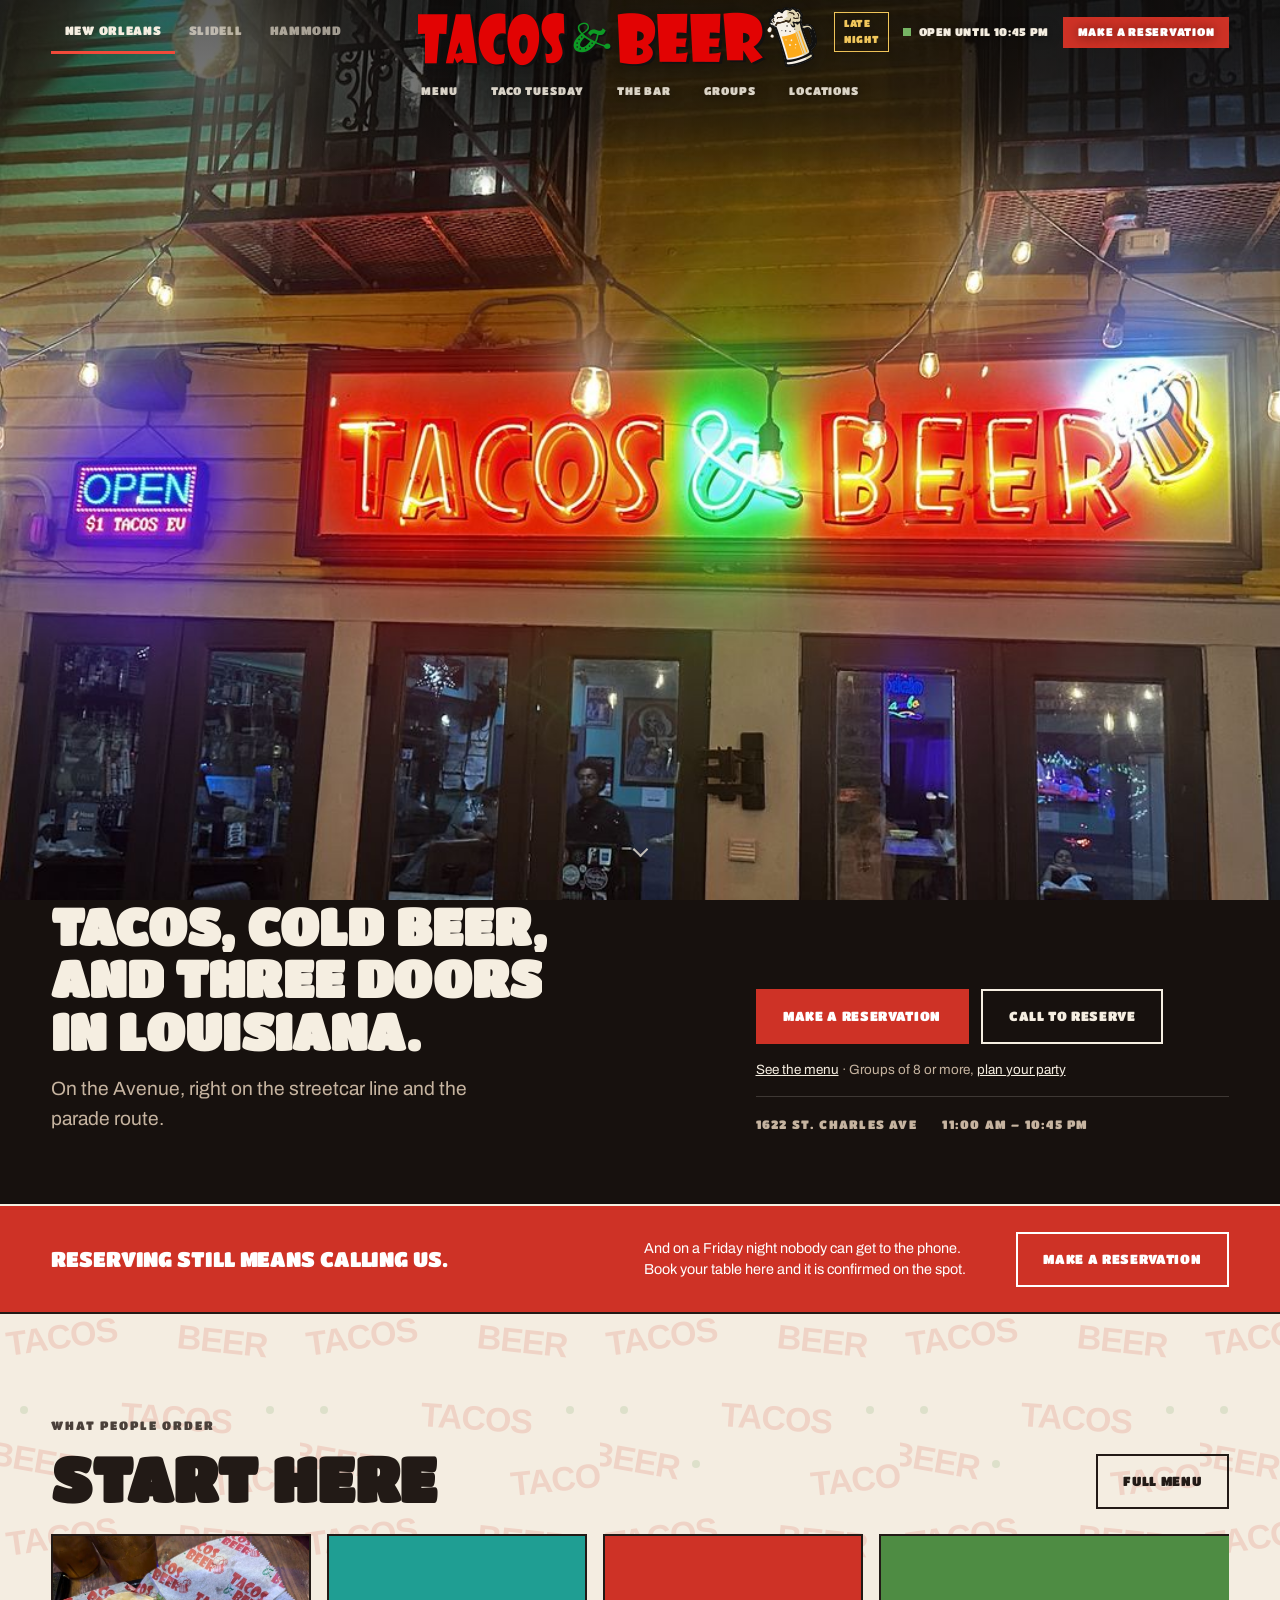
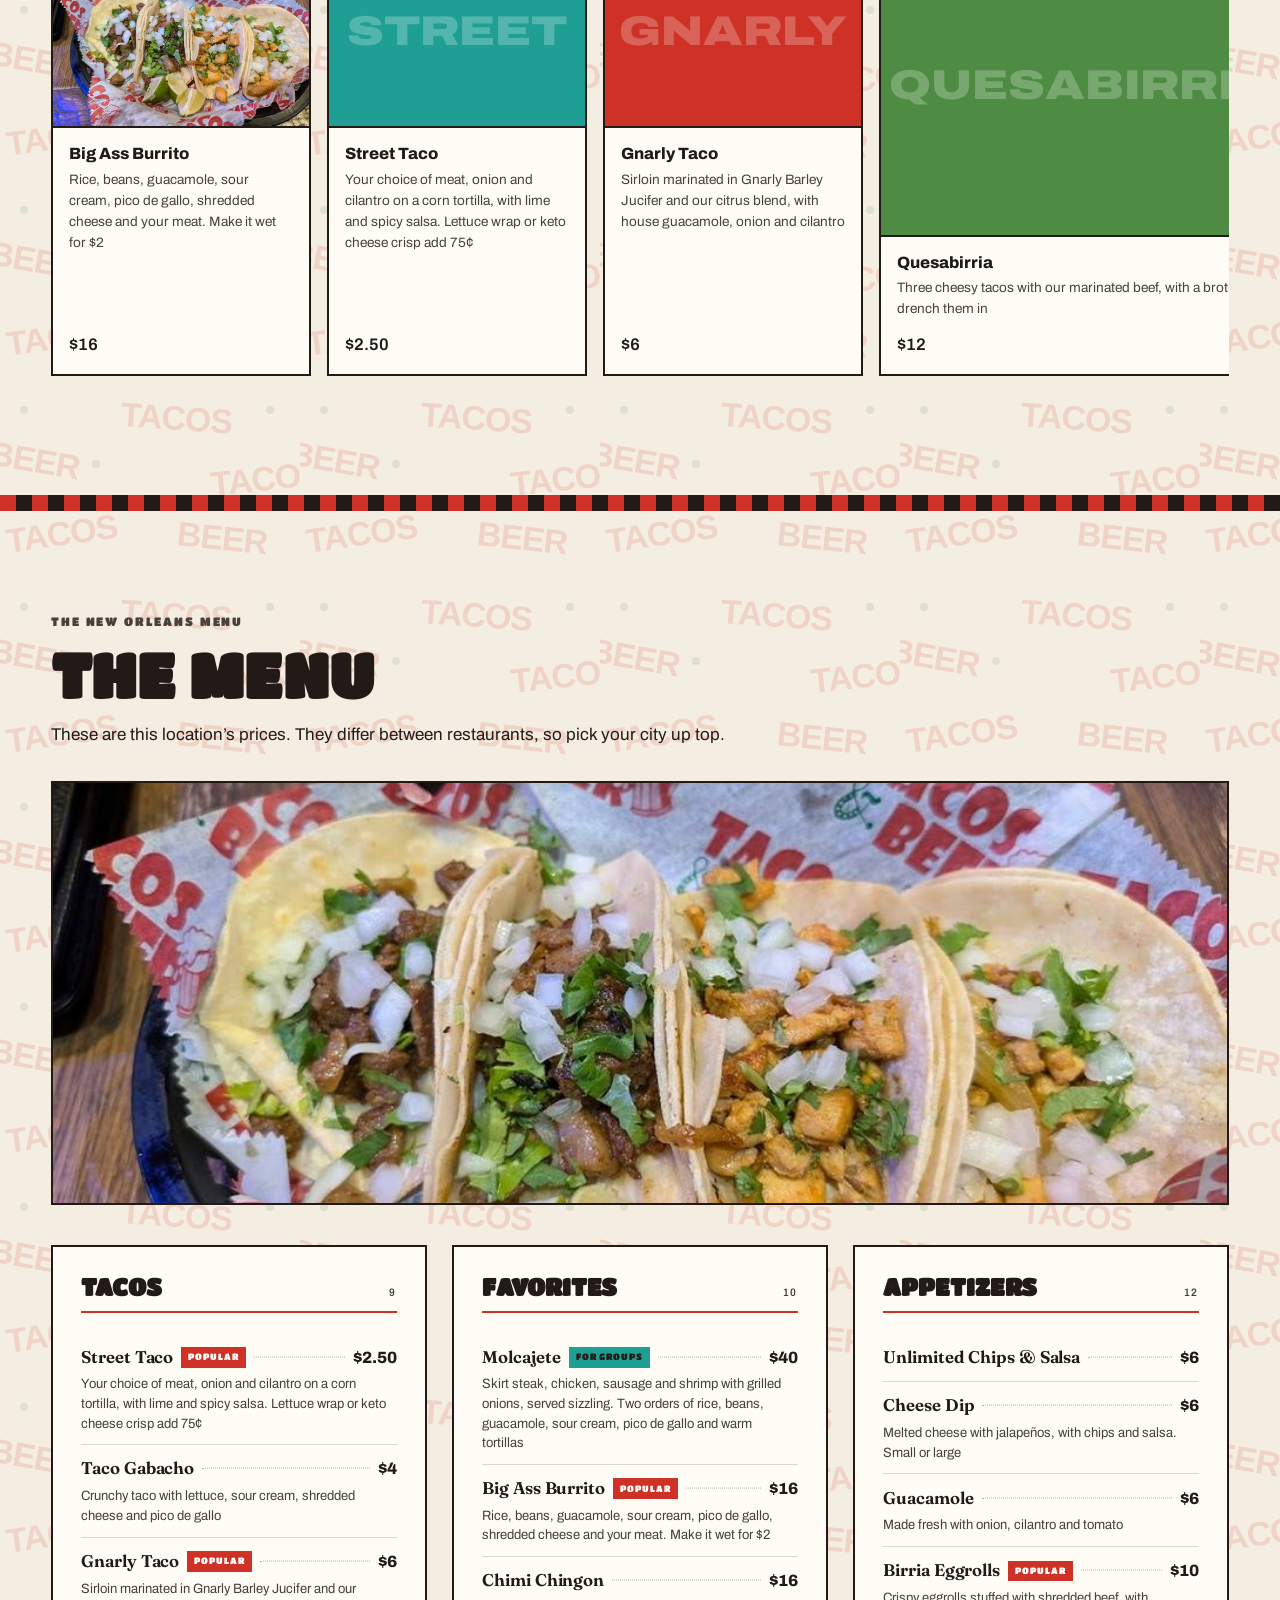
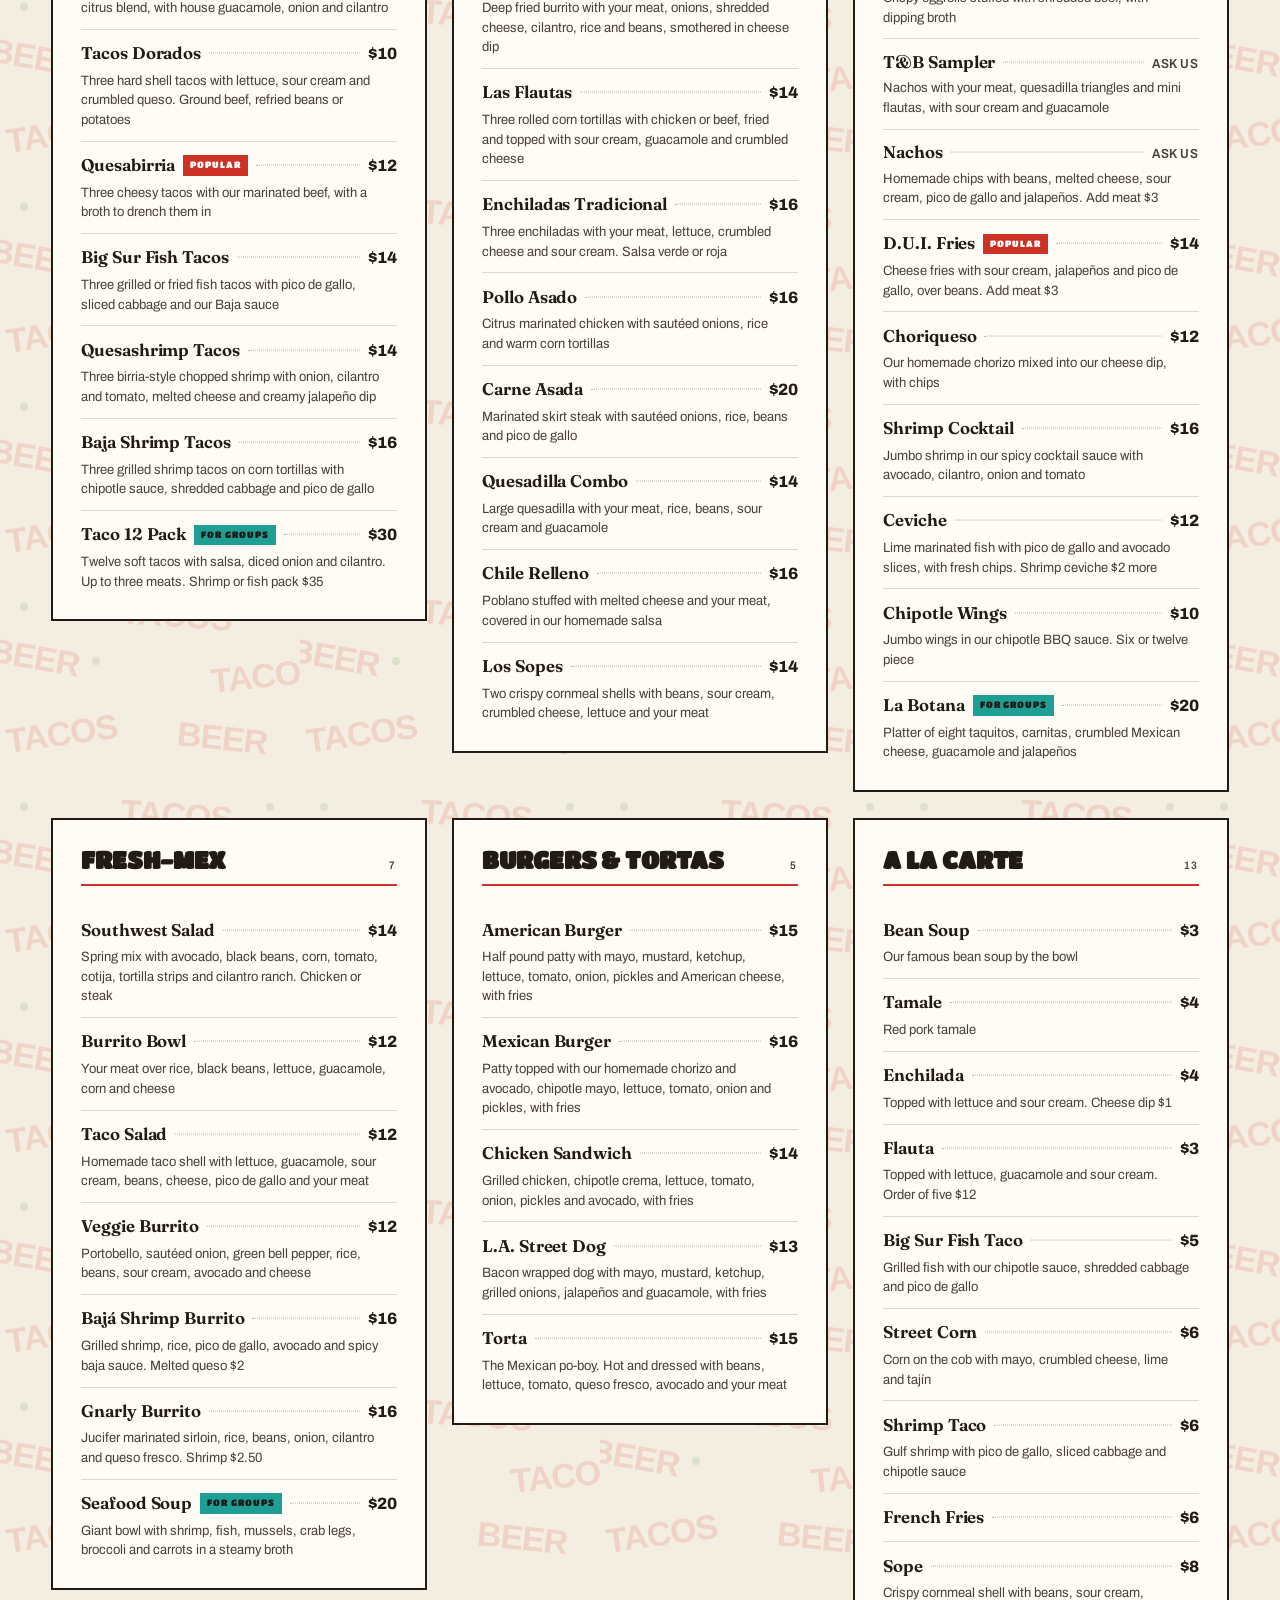
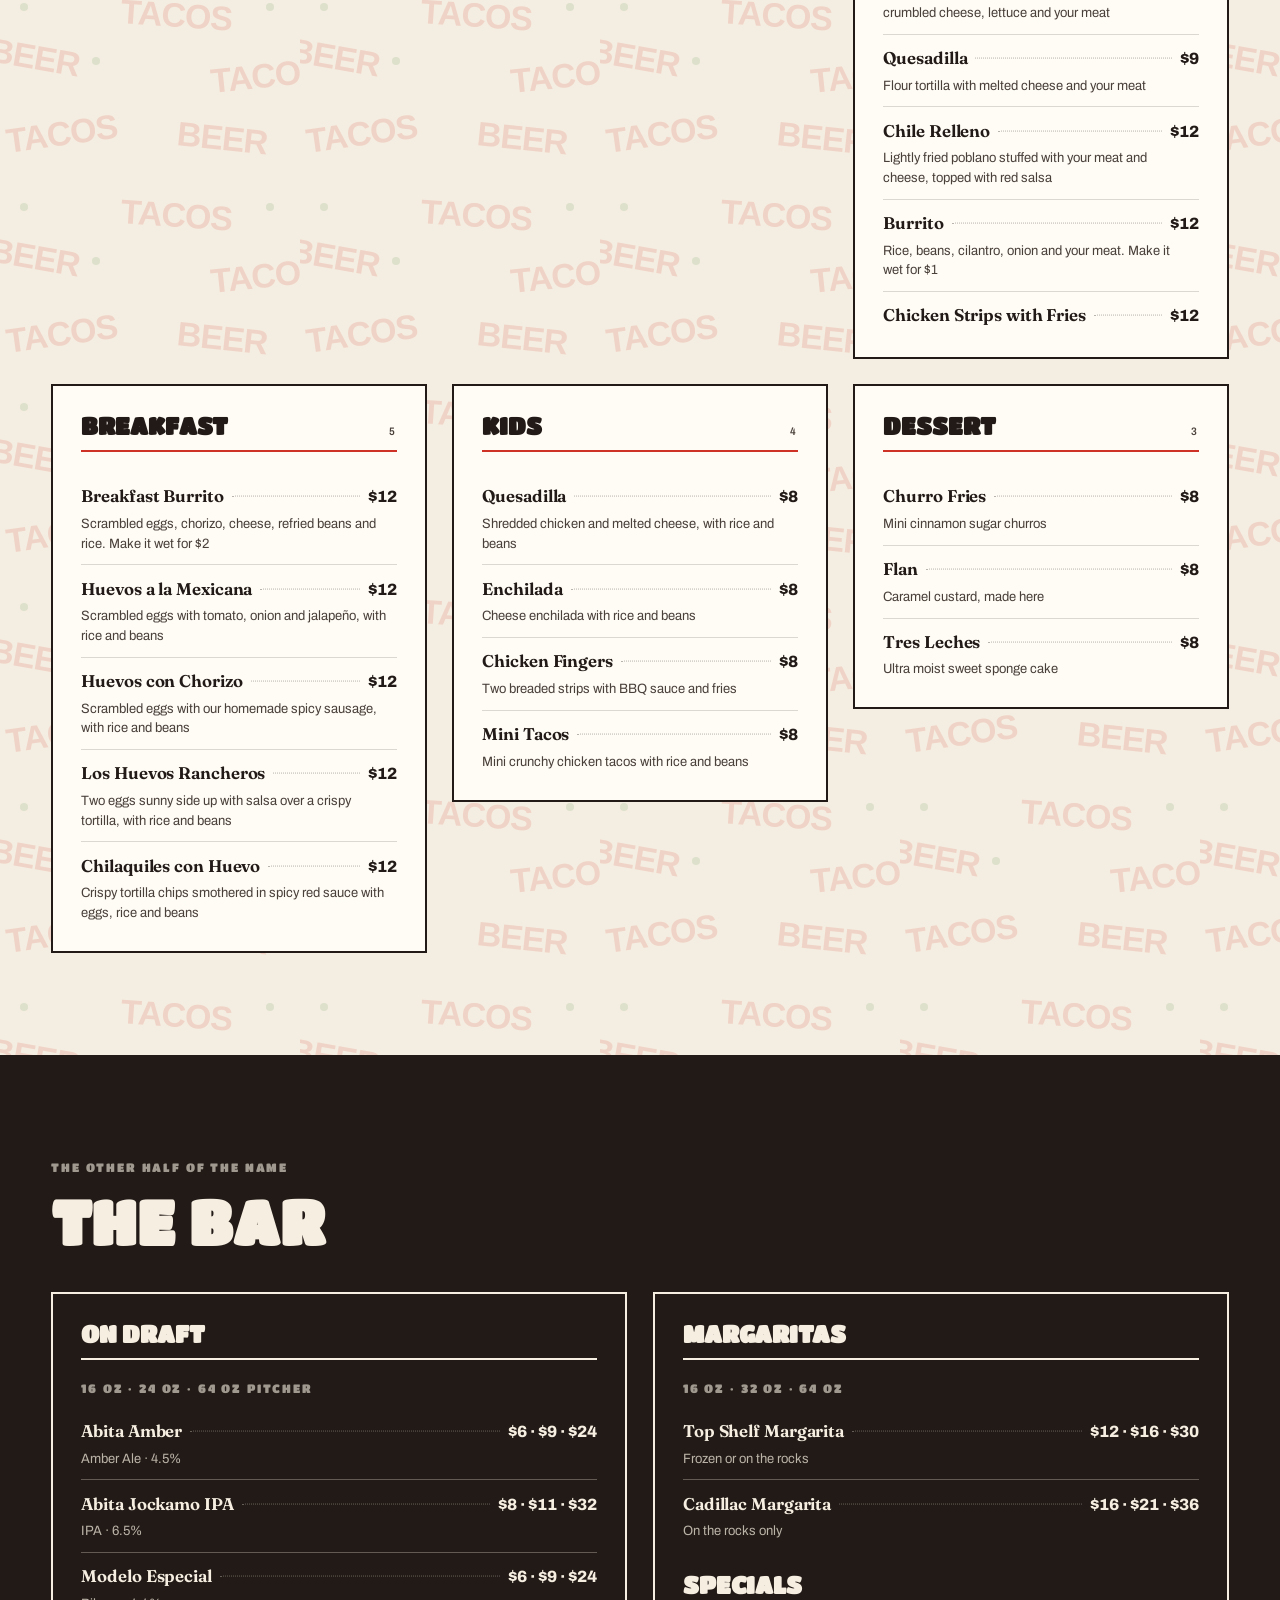
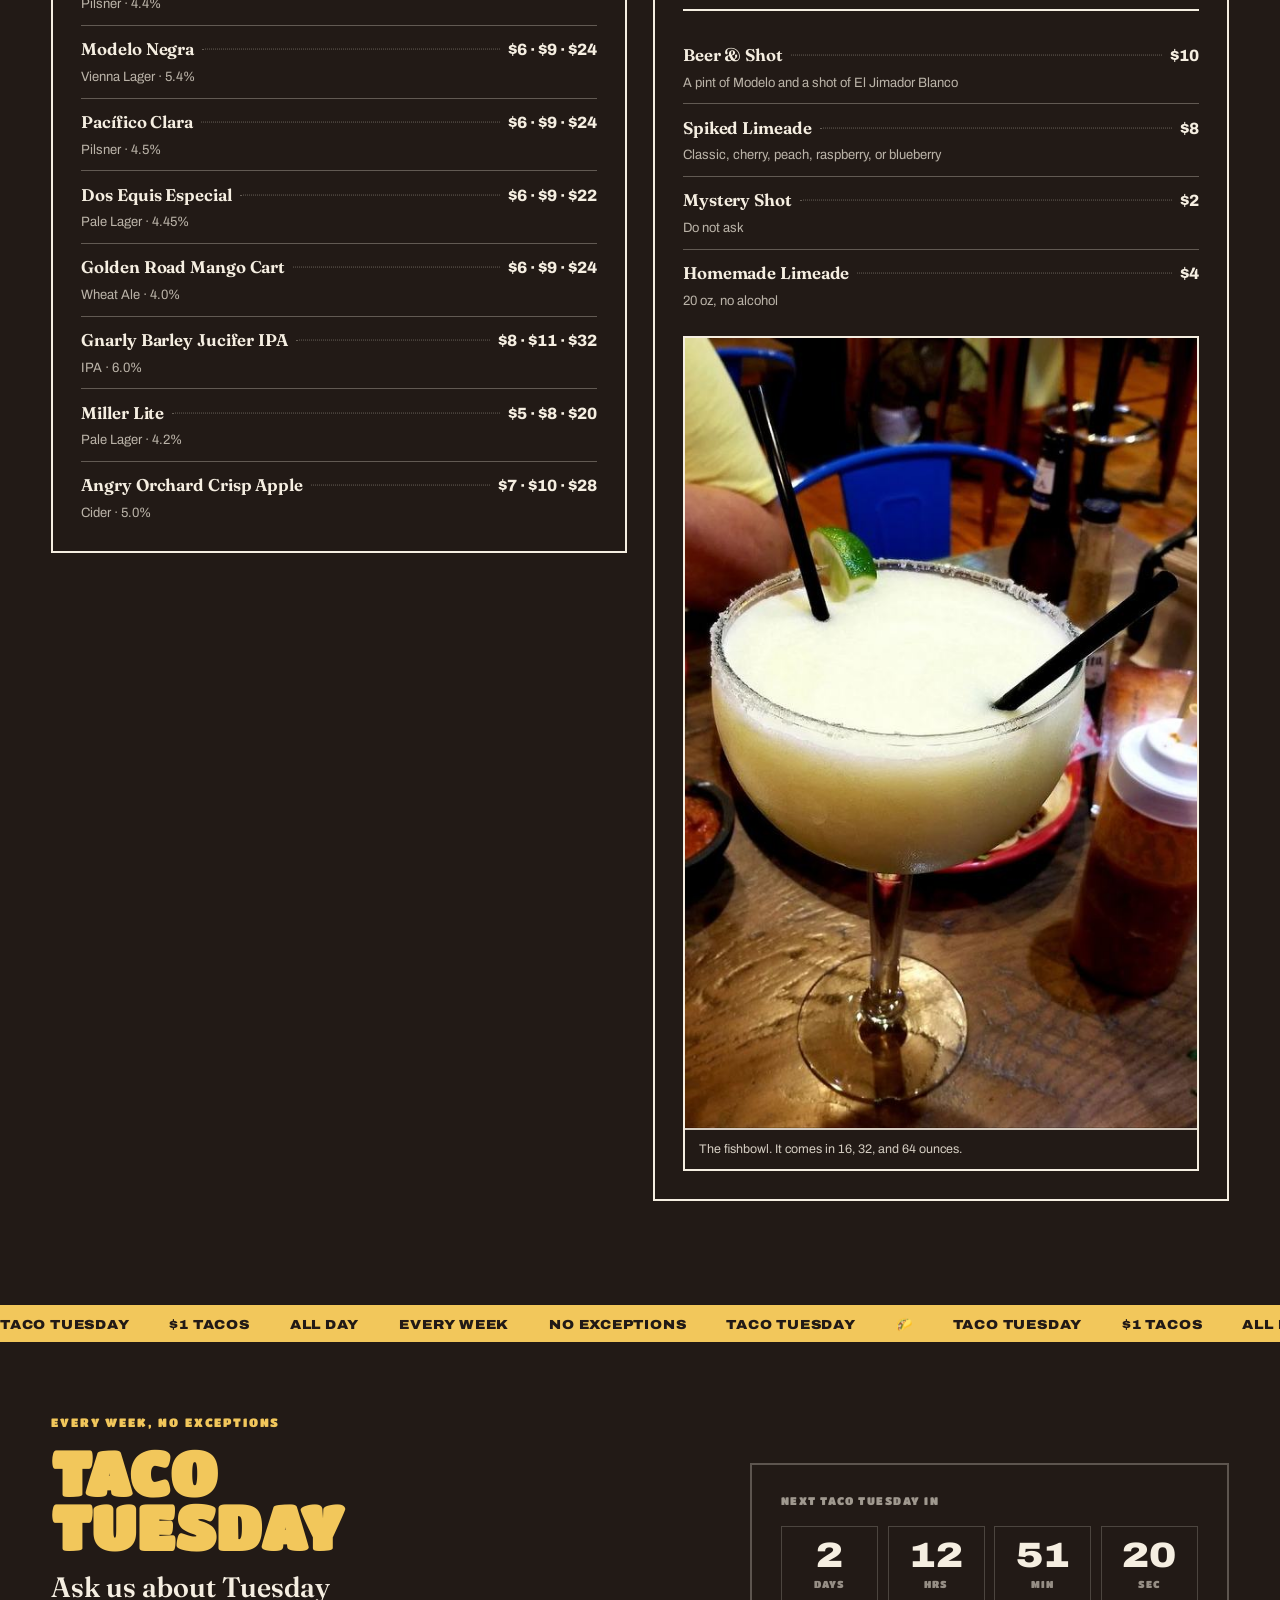
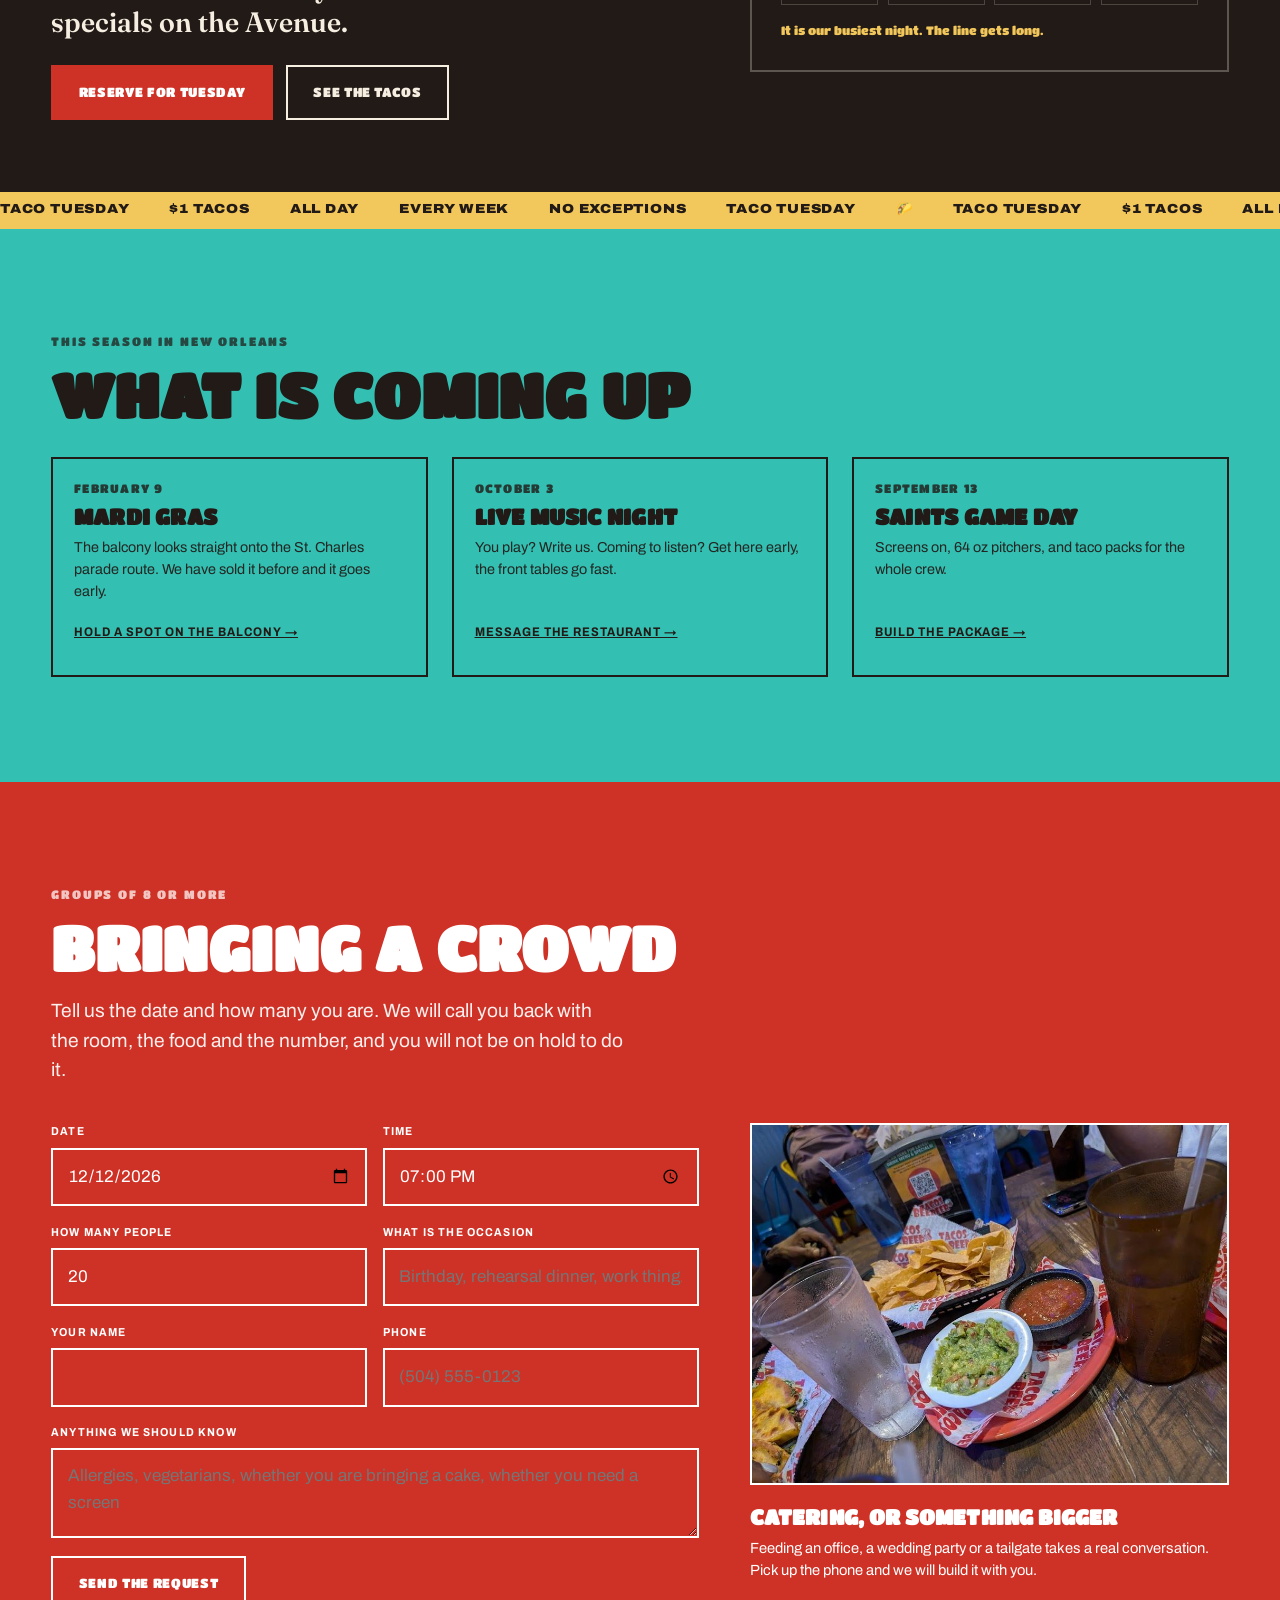
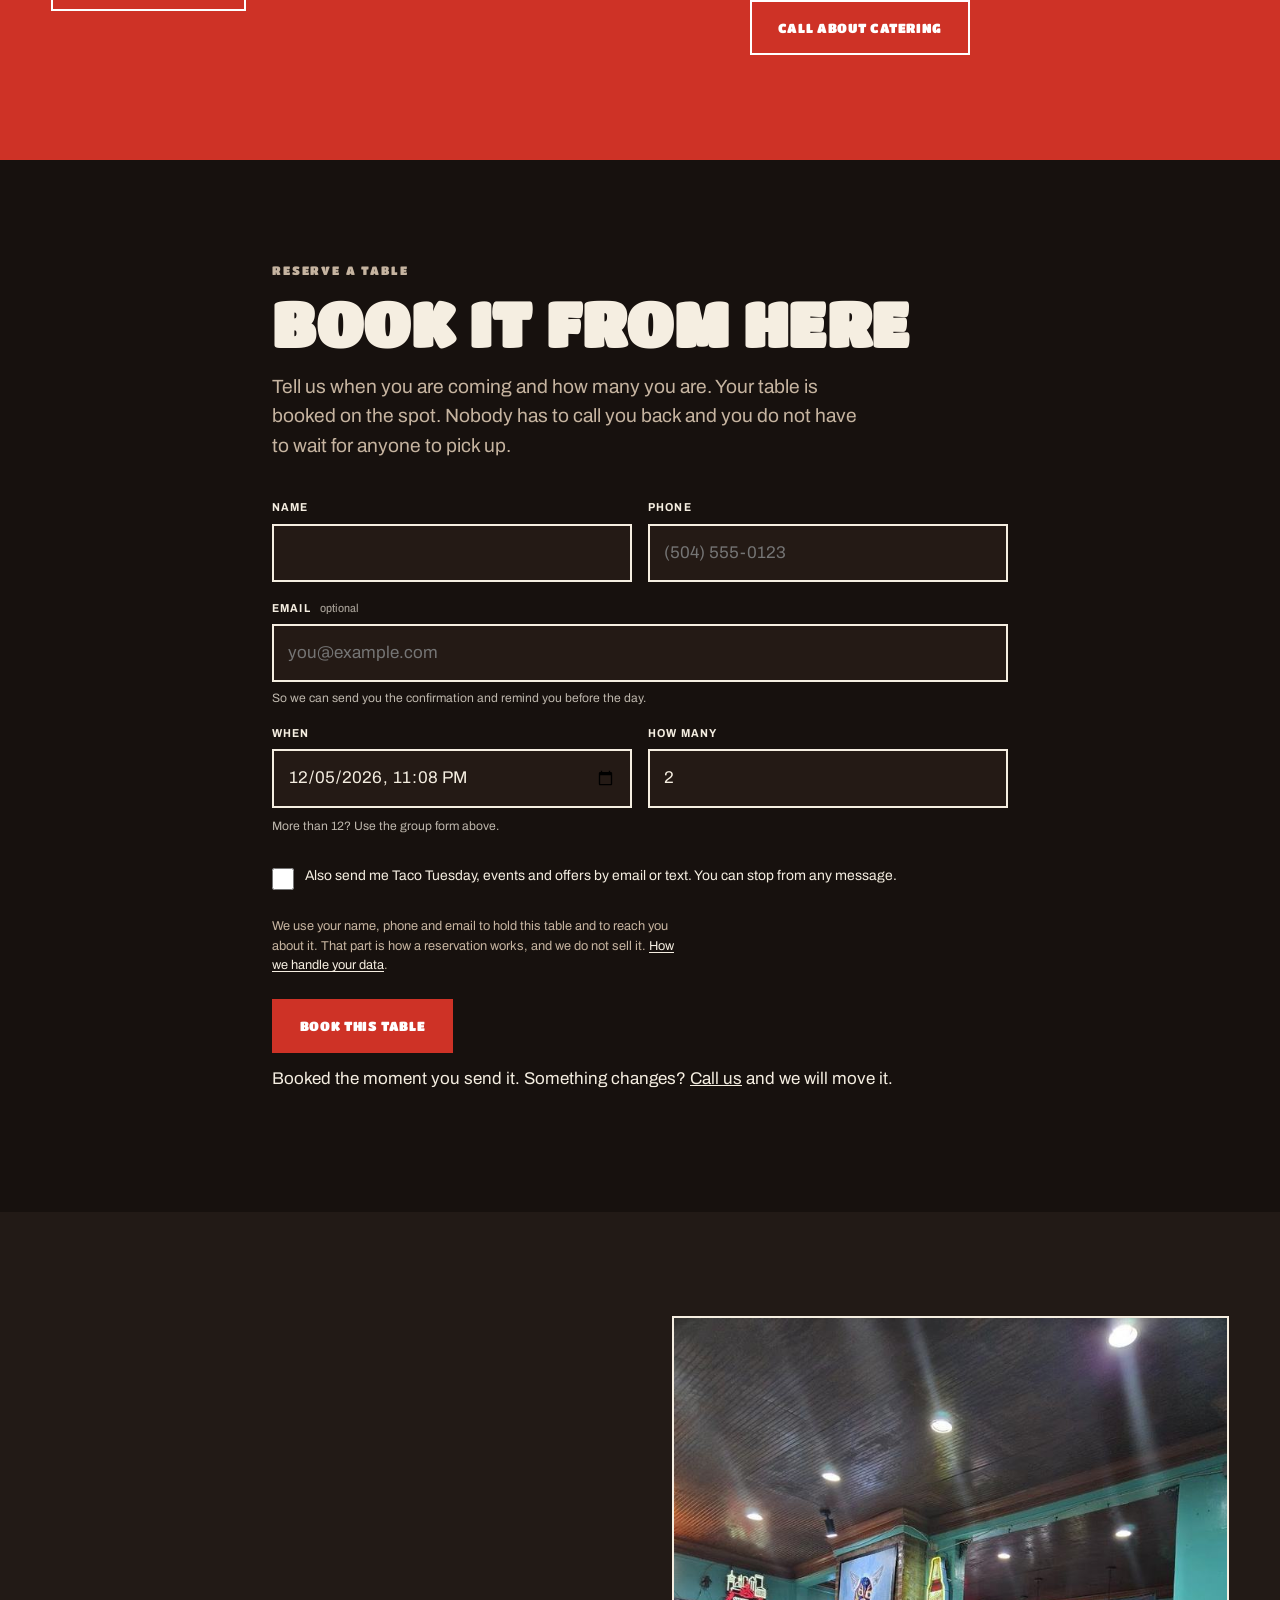
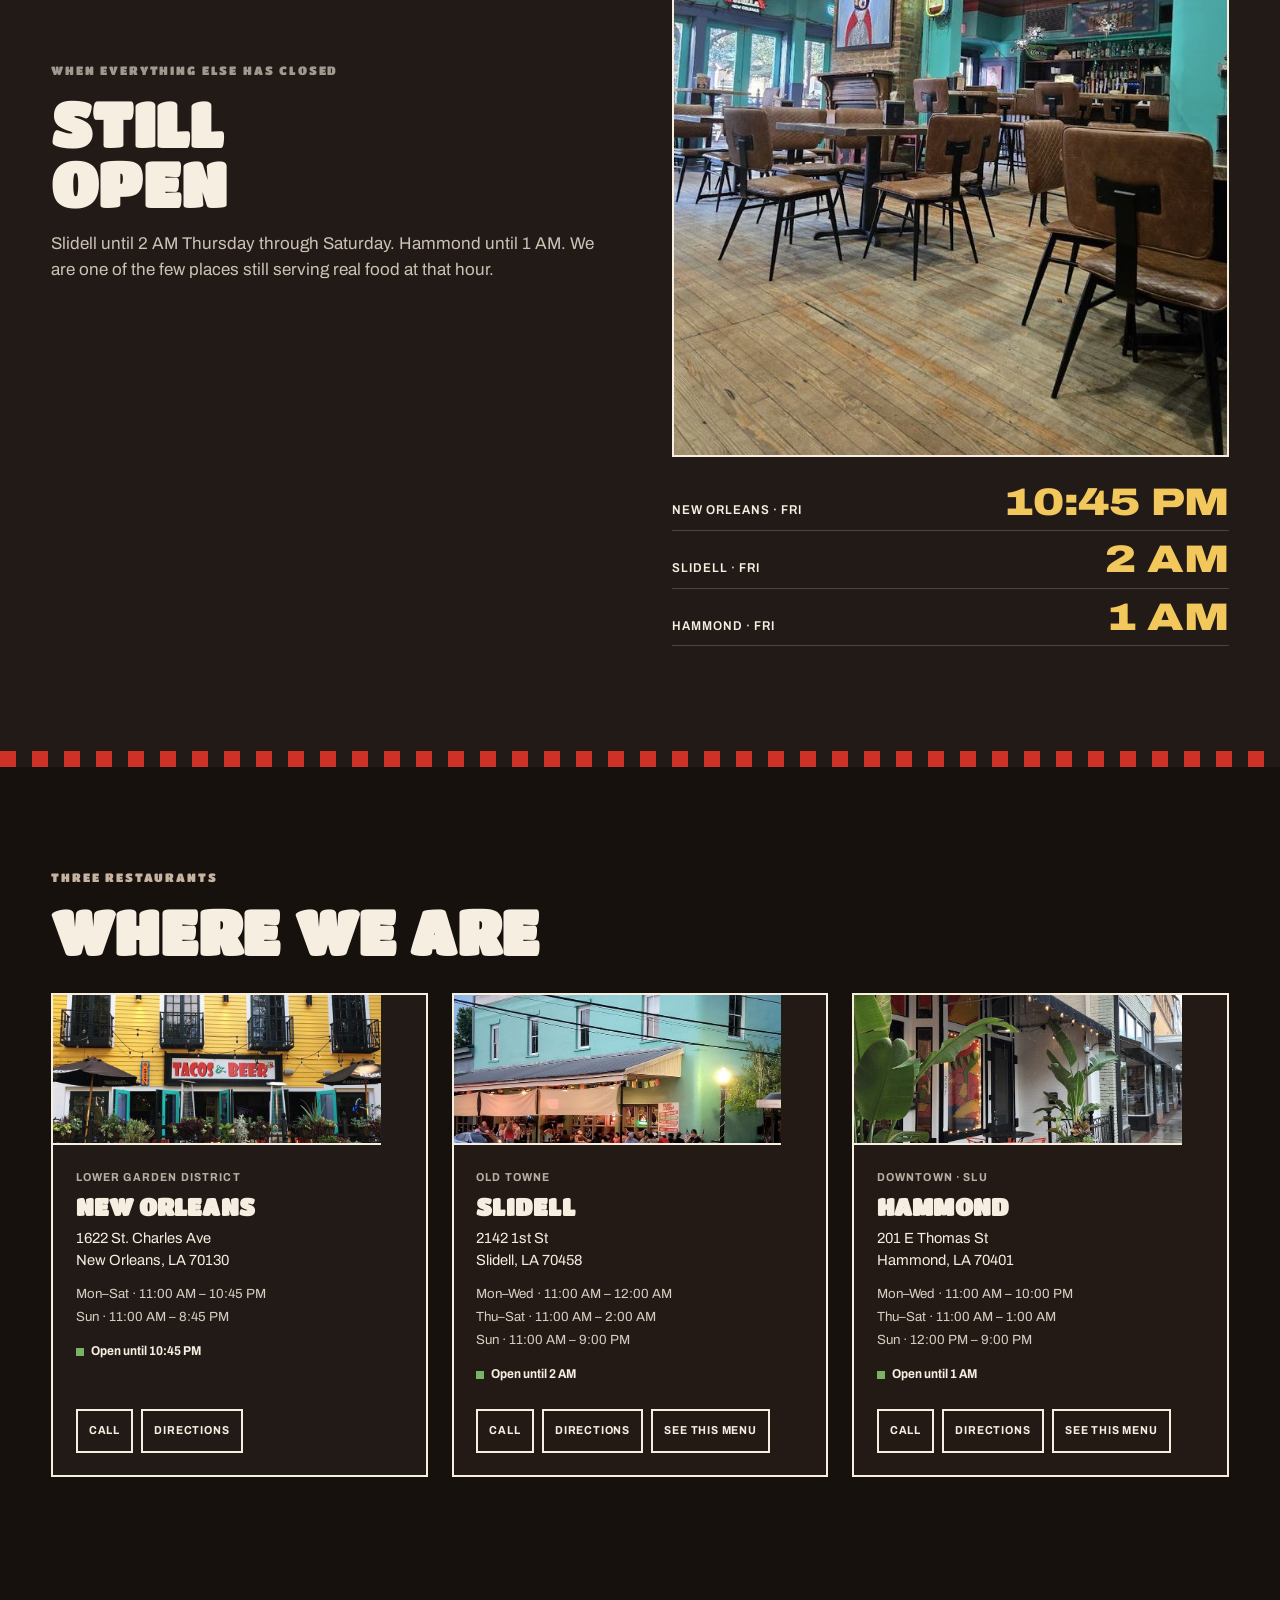
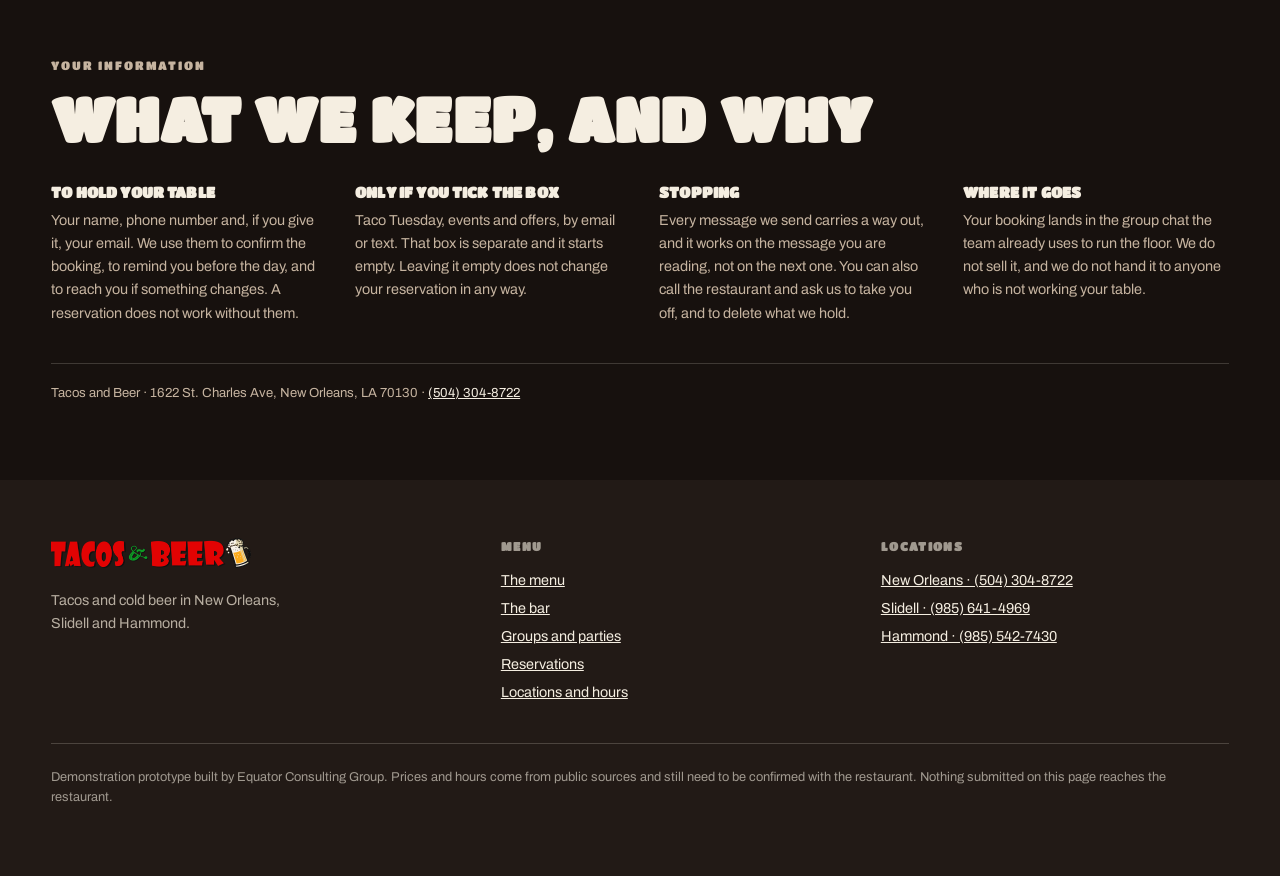
==== commit 810b7ba0: "Centrar la columna de reservas y bajar el 64 oz del titular El formulario mide 46rem dentro de una s" ====
--- a/index.html
+++ b/index.html
@@ -5,9 +5,9 @@
 <meta name="robots" content="noindex,nofollow">
 <meta name="viewport" content="width=device-width,initial-scale=1">
 <title>Tacos and Beer — New Orleans · Slidell · Hammond</title>
-<meta name="description" content="Tacos, cold beer, and 64 oz margaritas in New Orleans, Slidell, and Hammond. Full menu, big tables for groups, and reservations you can make online.">
+<meta name="description" content="Tacos and cold beer in New Orleans, Slidell, and Hammond. Full menu, big tables for groups, and reservations you can make online.">
 <link rel="icon" href="img/favicon.svg" type="image/svg+xml">
-<link rel="stylesheet" href="styles.css?v10">
+<link rel="stylesheet" href="styles.css?v11">
 </head>
 <body>
 
@@ -94,7 +94,7 @@
 <section class="intro" id="intro">
   <div class="wrap intro-in">
     <div>
-      <h1 class="intro-t"><span class="sr">Tacos and Beer. </span>Tacos, cold beer, and a 64 oz margarita.</h1>
+      <h1 class="intro-t"><span class="sr">Tacos and Beer. </span>Tacos, cold beer, and three doors in Louisiana.</h1>
       <p class="intro-sub" id="heroPitch">&mdash;</p>
     </div>
     <div class="intro-acc">
@@ -271,6 +271,7 @@
 
 <!-- ===== lista de espera ===== -->
 <section class="wrap" id="waitlist">
+ <div class="reserva-col">
   <p class="eyebrow">Reserve a table</p>
   <h2 class="display">Book it from here</h2>
   <p class="intro-sub" style="max-width:54ch">Tell us when you are coming and how many you are. Your table is booked on the spot. Nobody has to call you back and you do not have to wait for anyone to pick up.</p>
@@ -302,10 +303,11 @@
         </div>
         <div class="field">
           <label for="rSize">How many</label>
-          <input type="number" id="rSize" min="1" max="12" value="2" step="1" required inputmode="numeric">
-          <span class="hint">More than 12? Use the group form above.</span>
-        </div>
-      </div>
+          <input type="number" id="rSize" min="1" max="12" value="2" step="1" required
+                 inputmode="numeric" aria-describedby="pistaSize">
+        </div>
+      </div>
+      <p class="hint pista-fila" id="pistaSize">More than 12? Use the group form above.</p>
 
       <div class="permiso">
         <label class="permiso-check">
@@ -325,6 +327,7 @@
     </form>
 
   </div>
+ </div>
 </section>
 
 <!-- ===== late night ===== -->
@@ -399,7 +402,7 @@
       <div>
         <a class="brand" href="#top"><img src="img/logo.png" alt="Tacos and Beer" width="399" height="60" loading="lazy"></a>
         <p style="max-width:32ch;color:rgba(246,236,220,.7);font-size:.9rem;margin-top:.8rem">
-          Tacos, cold beer and 64 oz margaritas in New Orleans, Slidell and Hammond.
+          Tacos and cold beer in New Orleans, Slidell and Hammond.
         </p>
       </div>
       <div>
@@ -446,7 +449,7 @@
 <div class="toast" id="toast" role="status" aria-live="polite"></div>
 
 <script type="application/ld+json" id="schema"></script>
-<script src="data.js?v10"></script>
-<script src="app.js?v10"></script>
+<script src="data.js?v11"></script>
+<script src="app.js?v11"></script>
 </body>
 </html>
--- a/styles.css
+++ b/styles.css
@@ -308,7 +308,28 @@
 /* El formulario se queda con la columna entera: la explicación de los tres
    pasos se fue a la propuesta, que es donde se cuenta lo que hace el producto.
    El sitio del restaurante reserva y ya. */
-.reserva{display:grid;grid-template-columns:1fr;gap:clamp(2rem,4vw,3.5rem);margin-top:2.4rem;align-items:start;max-width:46rem}
+.reserva{display:grid;grid-template-columns:1fr;gap:clamp(2rem,4vw,3.5rem);margin-top:2.4rem;align-items:start}
+/* El formulario mide 46rem y la sección 1280px, así que sin esto el bloque se
+   quedaba pegado al borde izquierdo con 486px de aire muerto a la derecha: el
+   38% del ancho en un monitor de 1440. Se centra la columna ENTERA, titular y
+   texto incluidos, para que los bordes izquierdos sigan alineados entre sí. */
+.reserva-col{max-width:46rem;margin-inline:auto}
+
+/* El control nativo de datetime-local trae su propio alto y salía 2px por
+   debajo del campo de al lado. En una fila de dos cajas, esos 2px se leen como
+   un descuadre. Se igualan por abajo, y el `appearance` quita el alto extra que
+   mete el widget del calendario. */
+/* 3.65rem queda por encima del alto natural de los dos controles, así que
+   ambos se apoyan en el suelo y miden exactamente lo mismo. Con 3.55 el
+   datetime seguía sacando 1.1px. */
+.field input:not([type=range]),.field select{min-height:3.65rem}
+.field input[type=datetime-local]{appearance:none;-webkit-appearance:none}
+
+/* El aviso de los 12 salió de la celda: dentro dejaba una fila con un lado
+   lleno y el otro vacío. Sigue anunciado al campo por `aria-describedby`. */
+/* Al salir del `.field` dejó de alcanzarle `.field .hint`, y salía a tamaño de
+   cuerpo. Se le repite aquí el tamaño de pista. */
+.pista-fila{font-size:.76rem;opacity:.75;margin:-.5rem 0 1.1rem}
 /* ---------- permiso de datos ----------
    La casilla arranca vacía y el área de toque es la etiqueta entera, que es lo
    que un dedo acierta. La nota de abajo explica lo que hace falta para reservar,
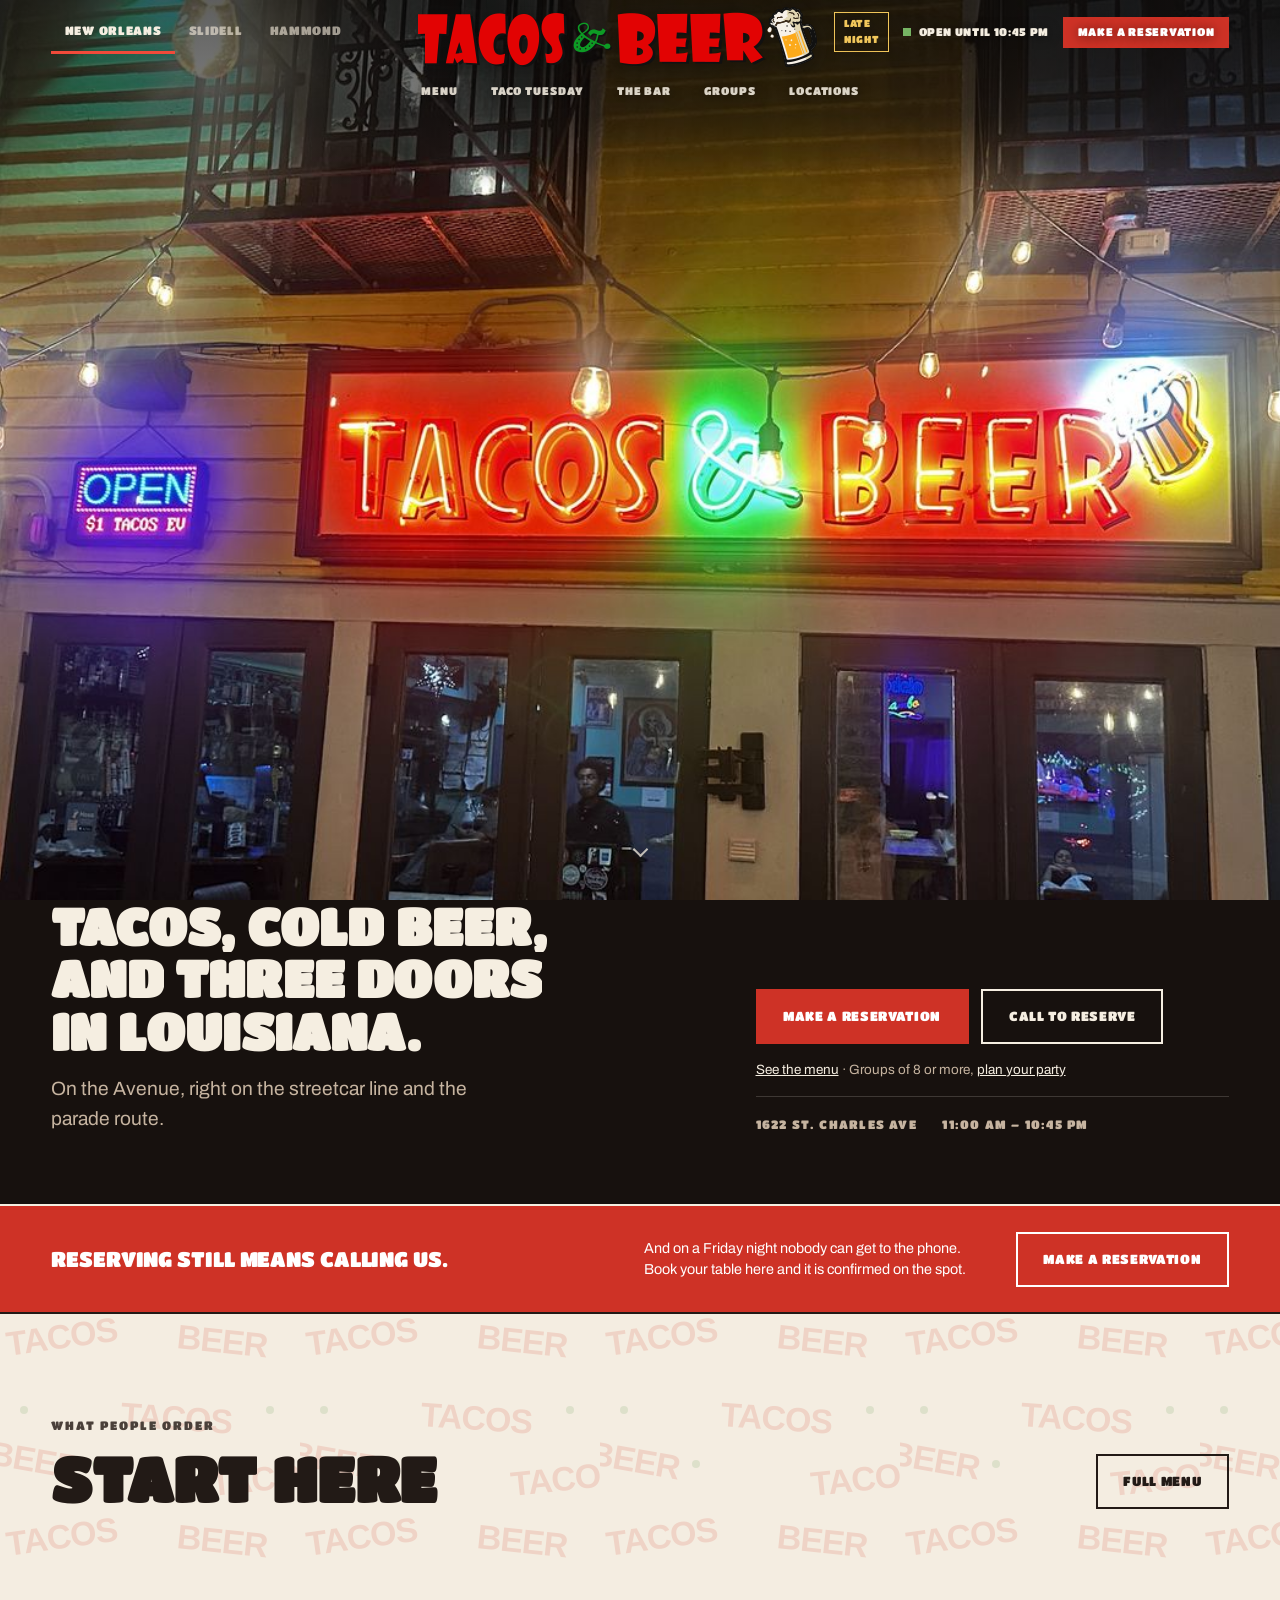
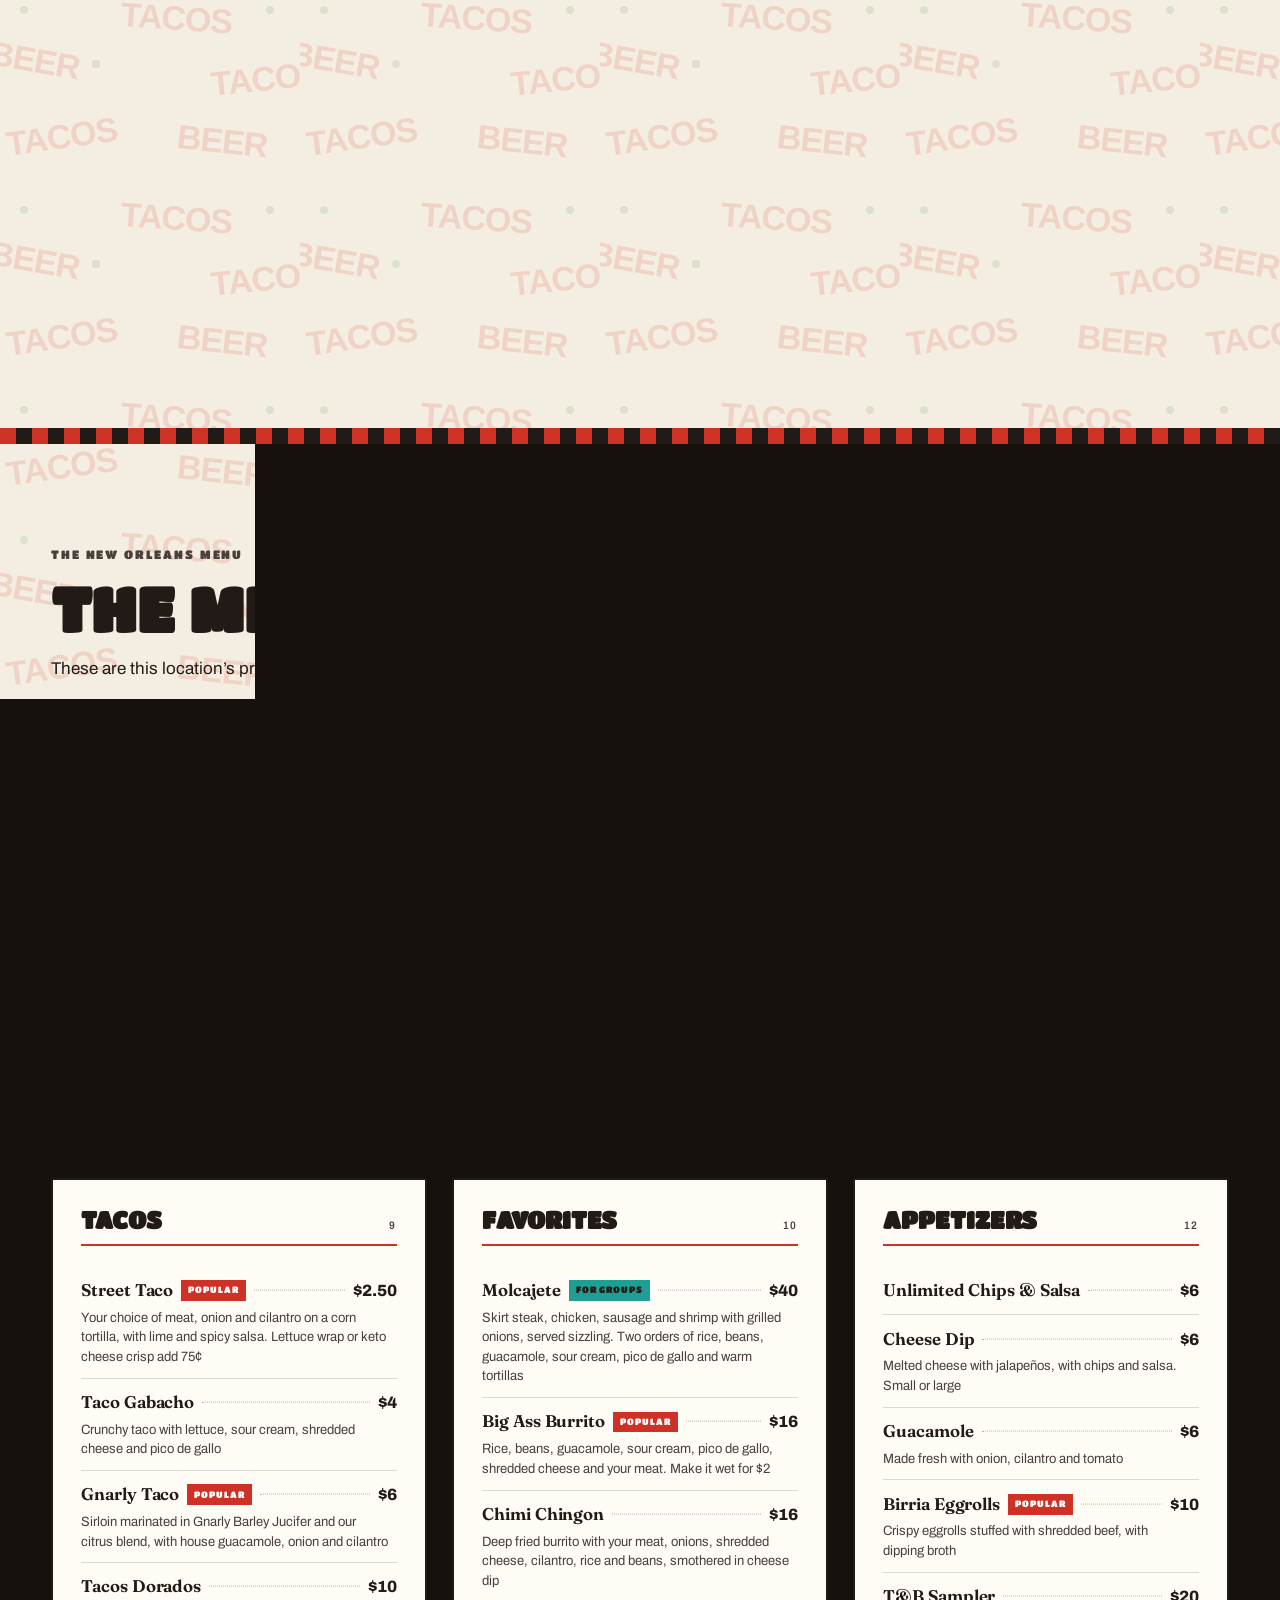
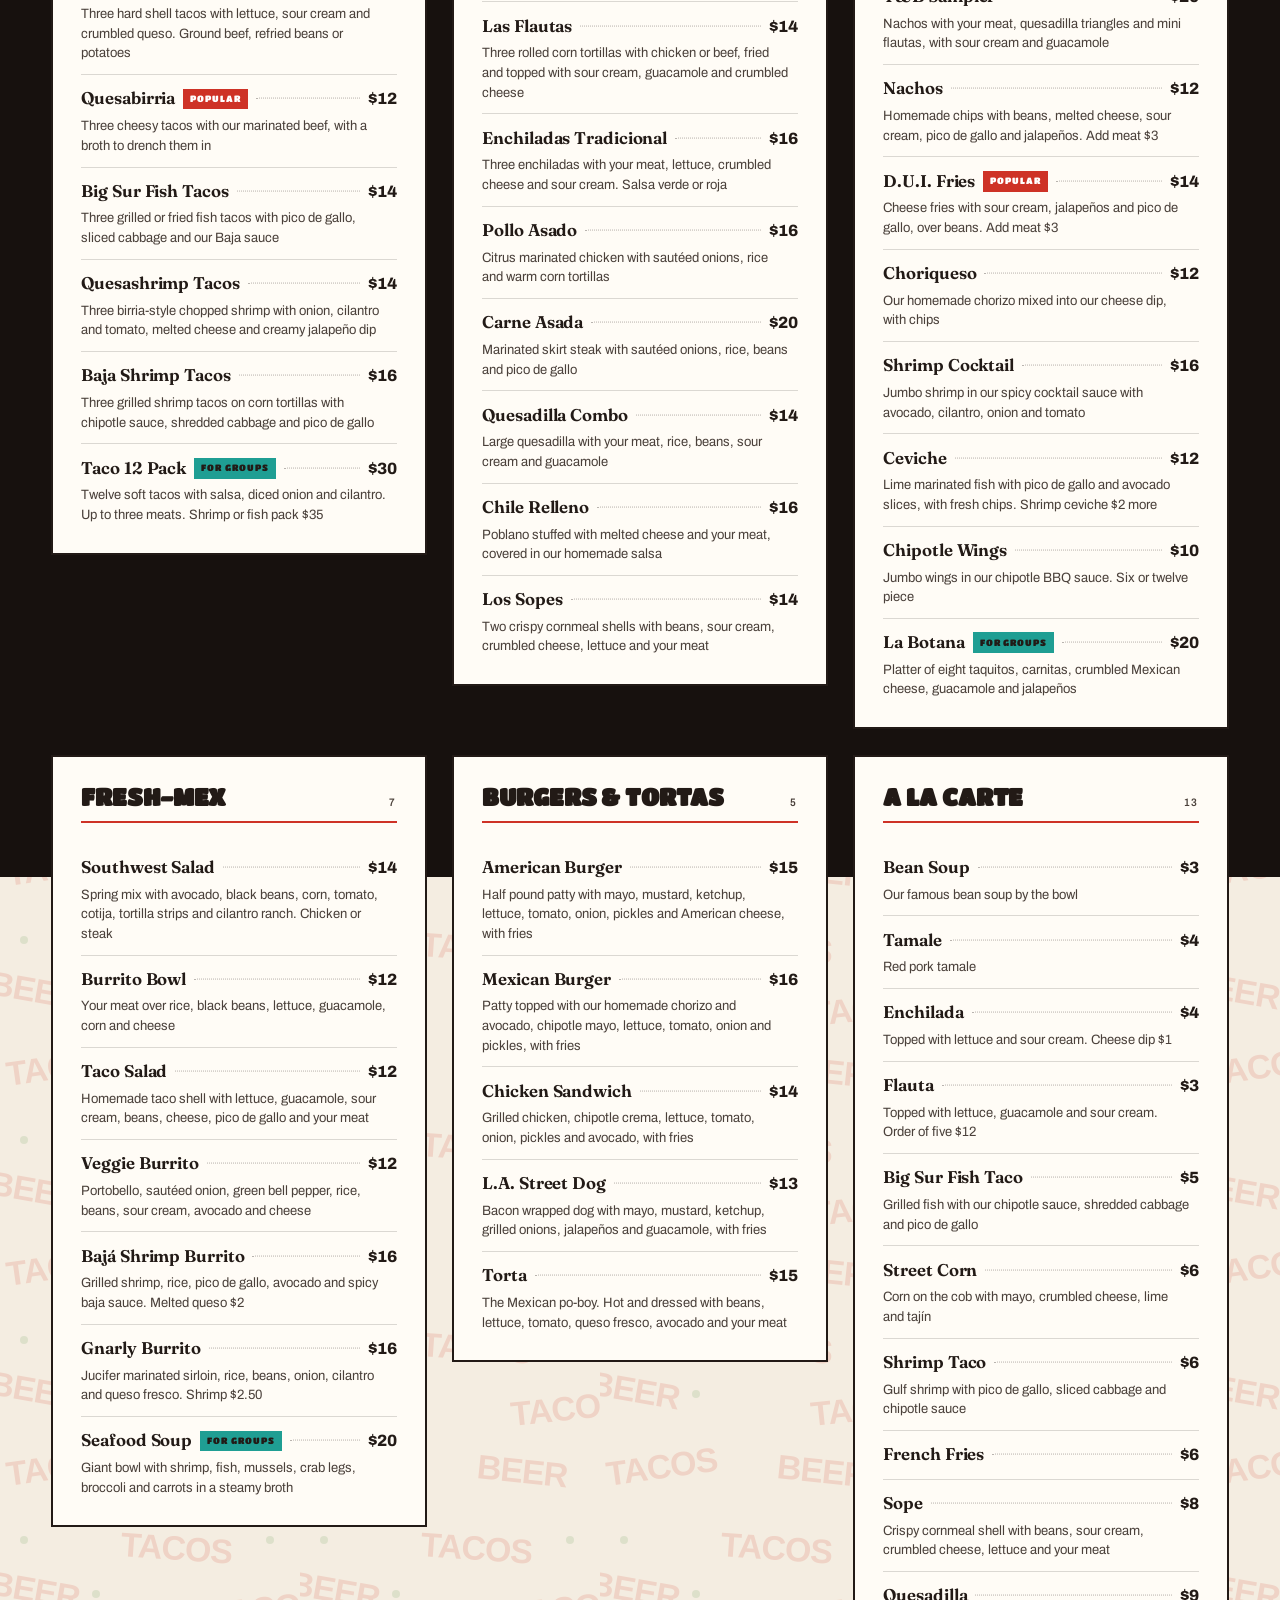
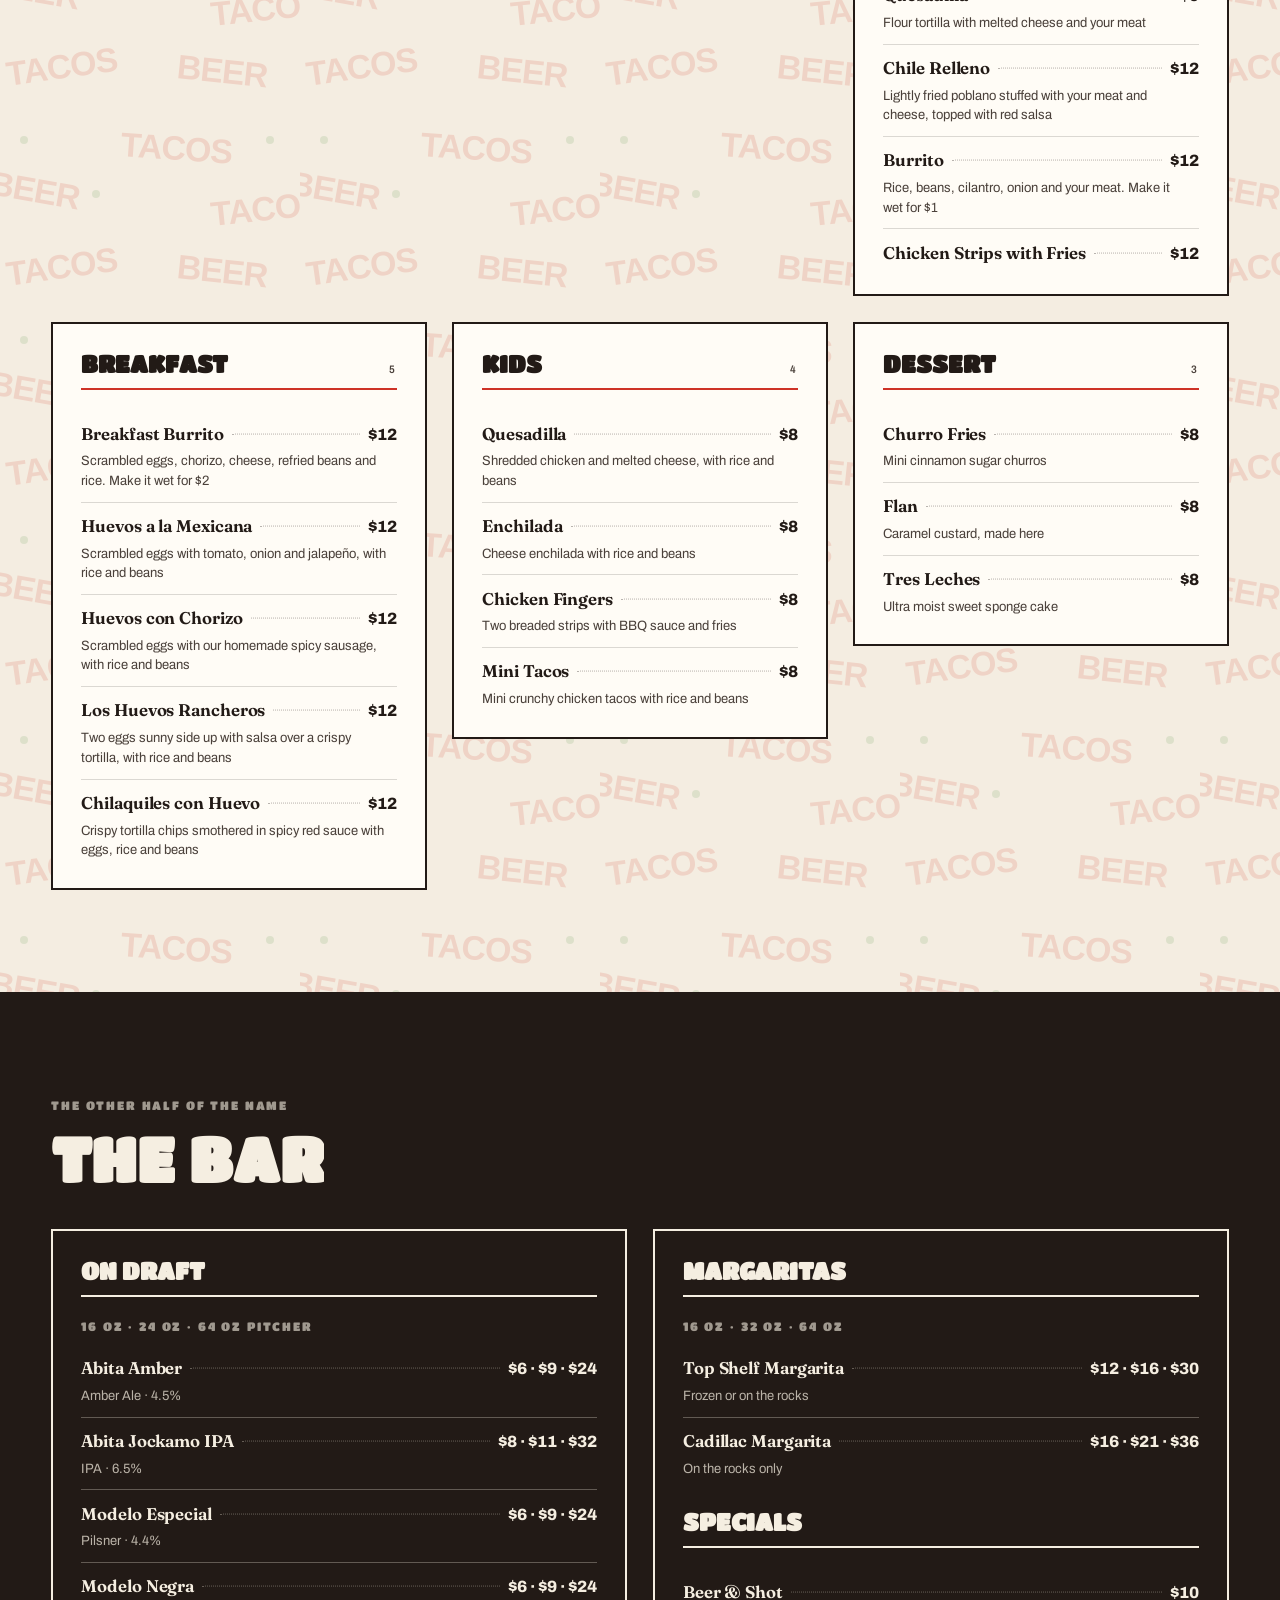
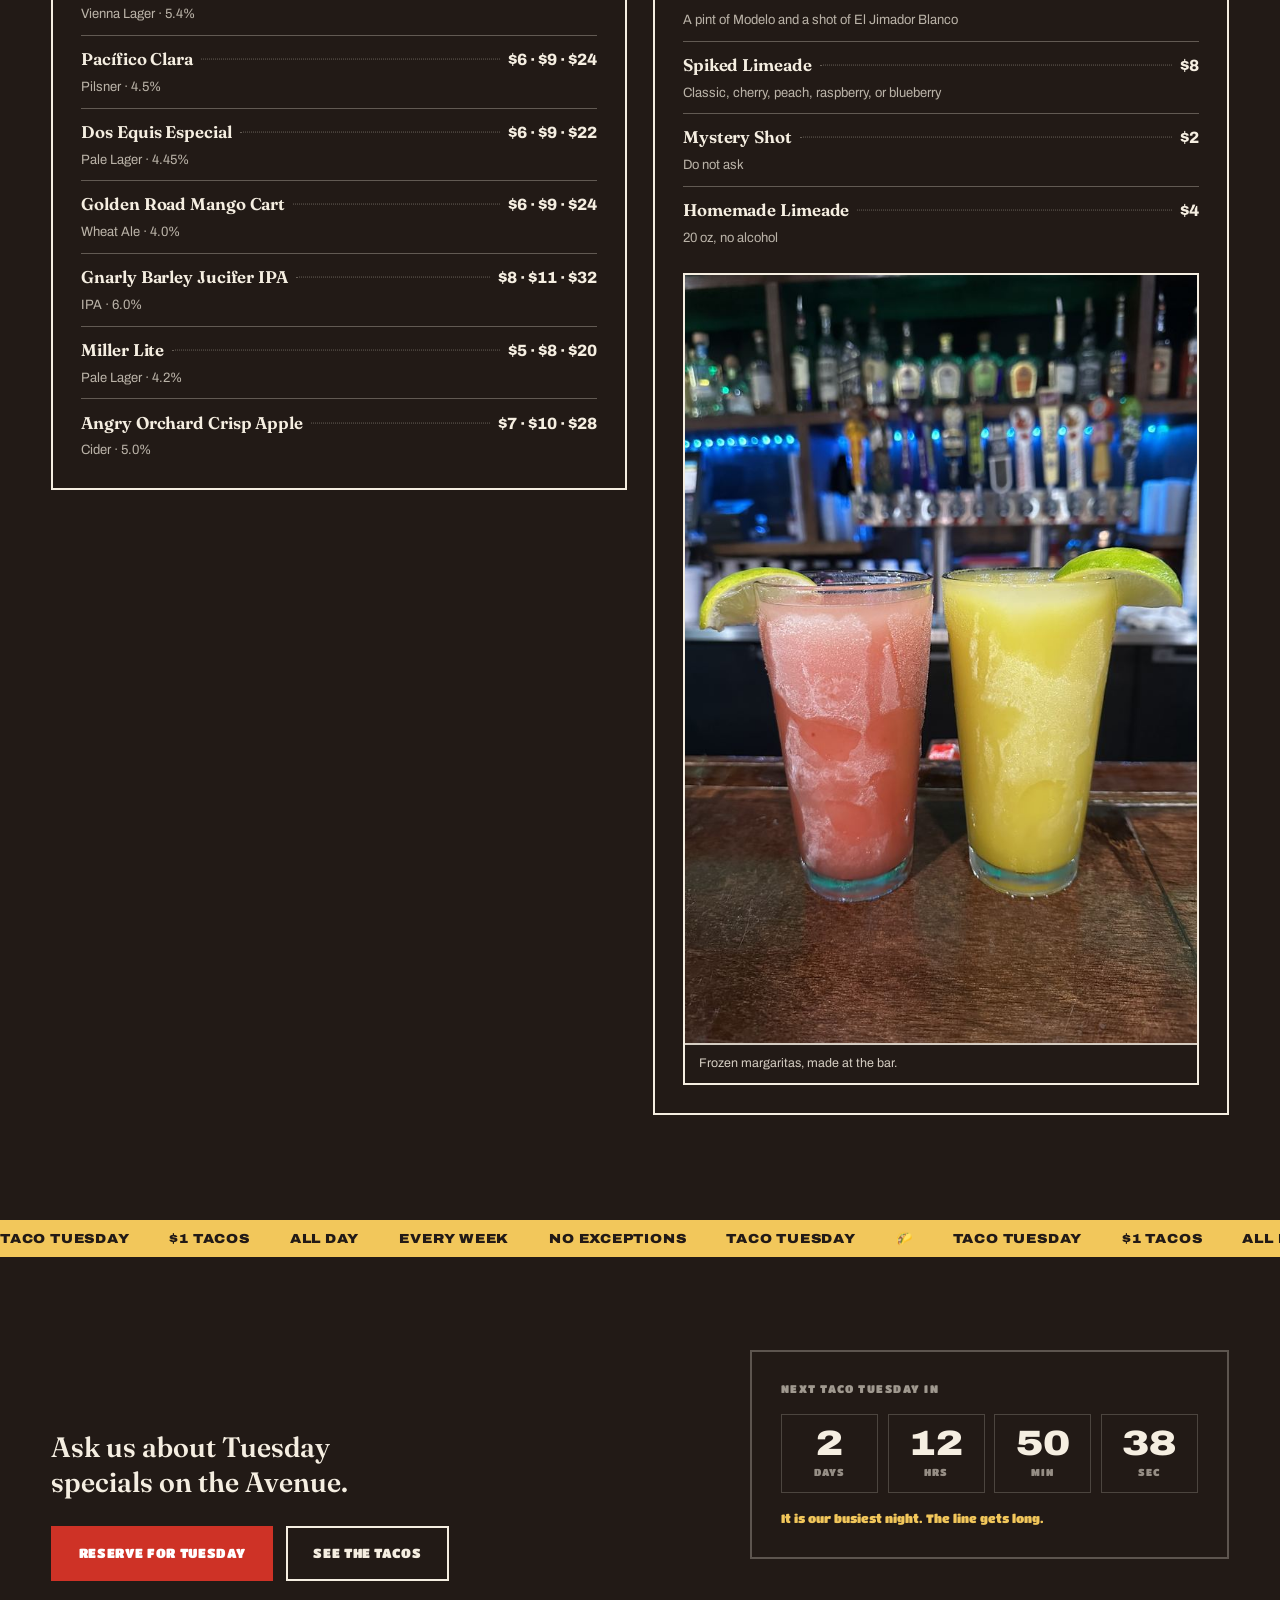
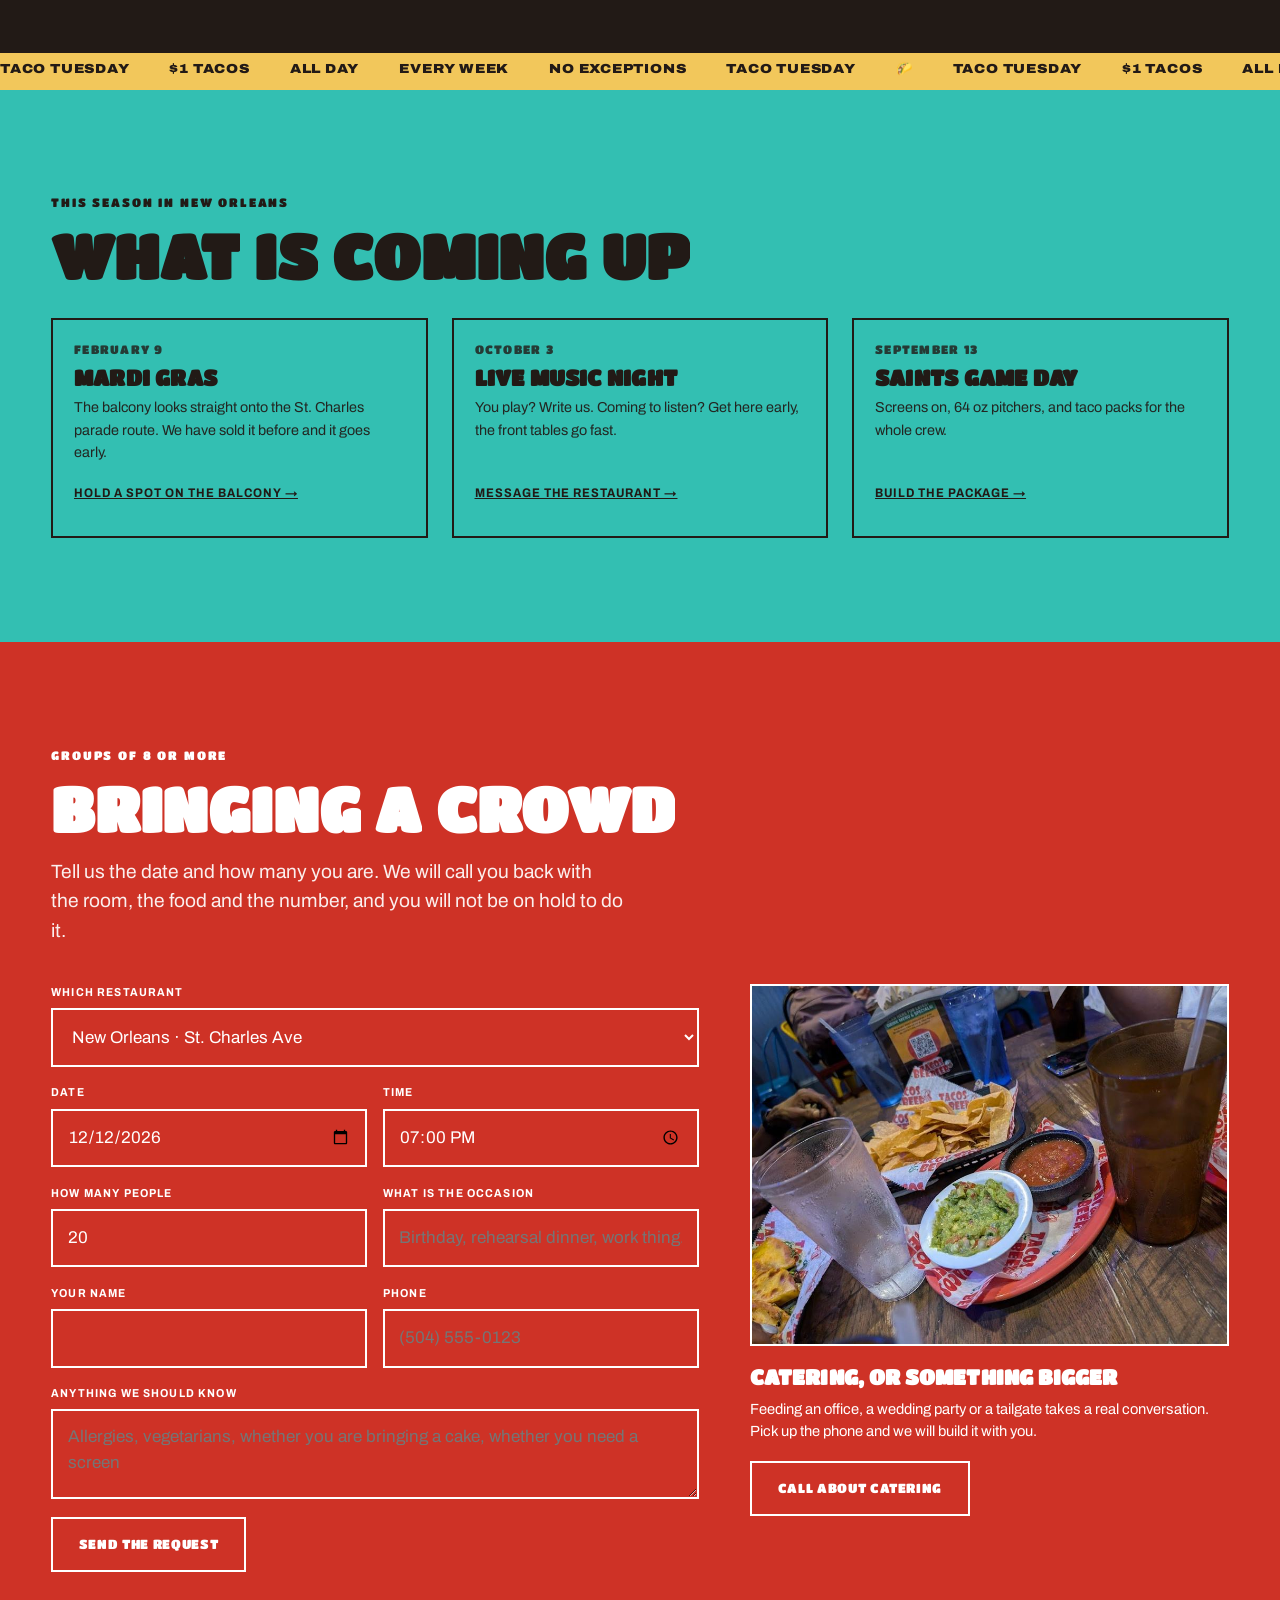
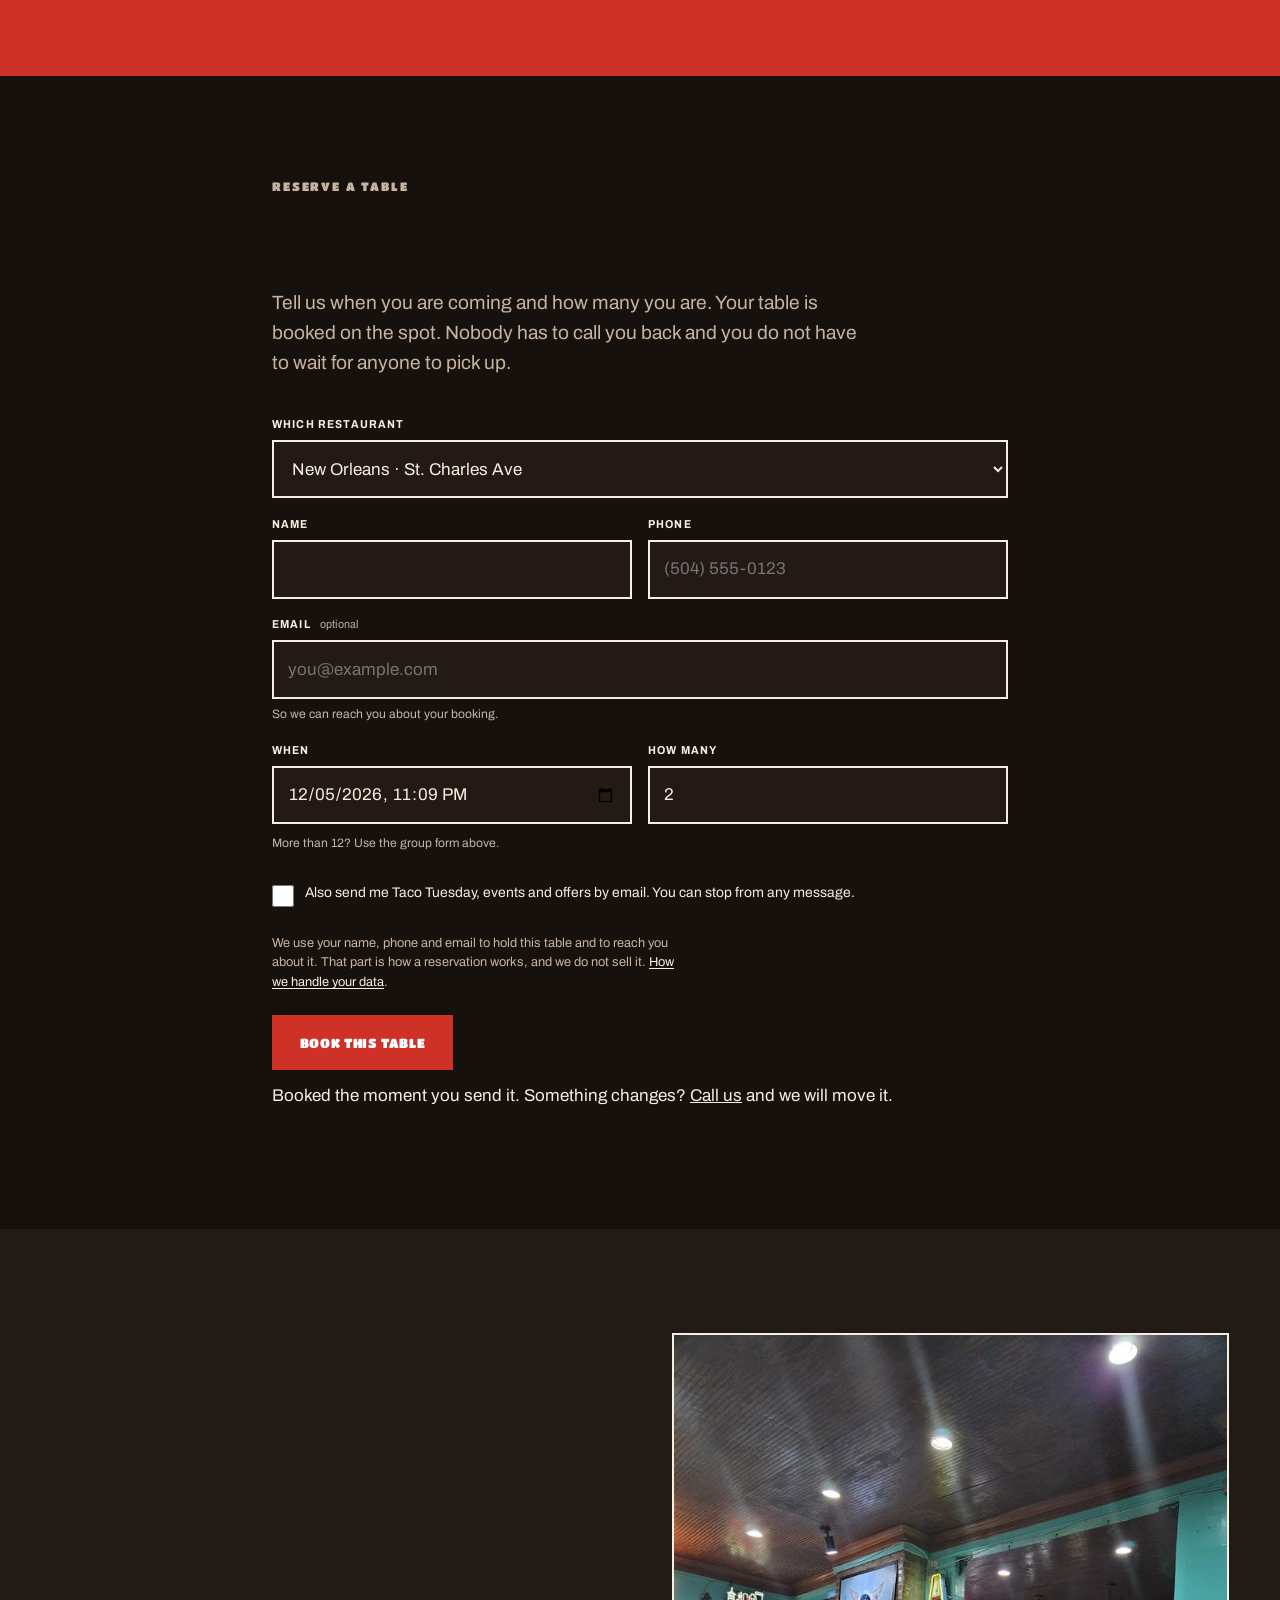
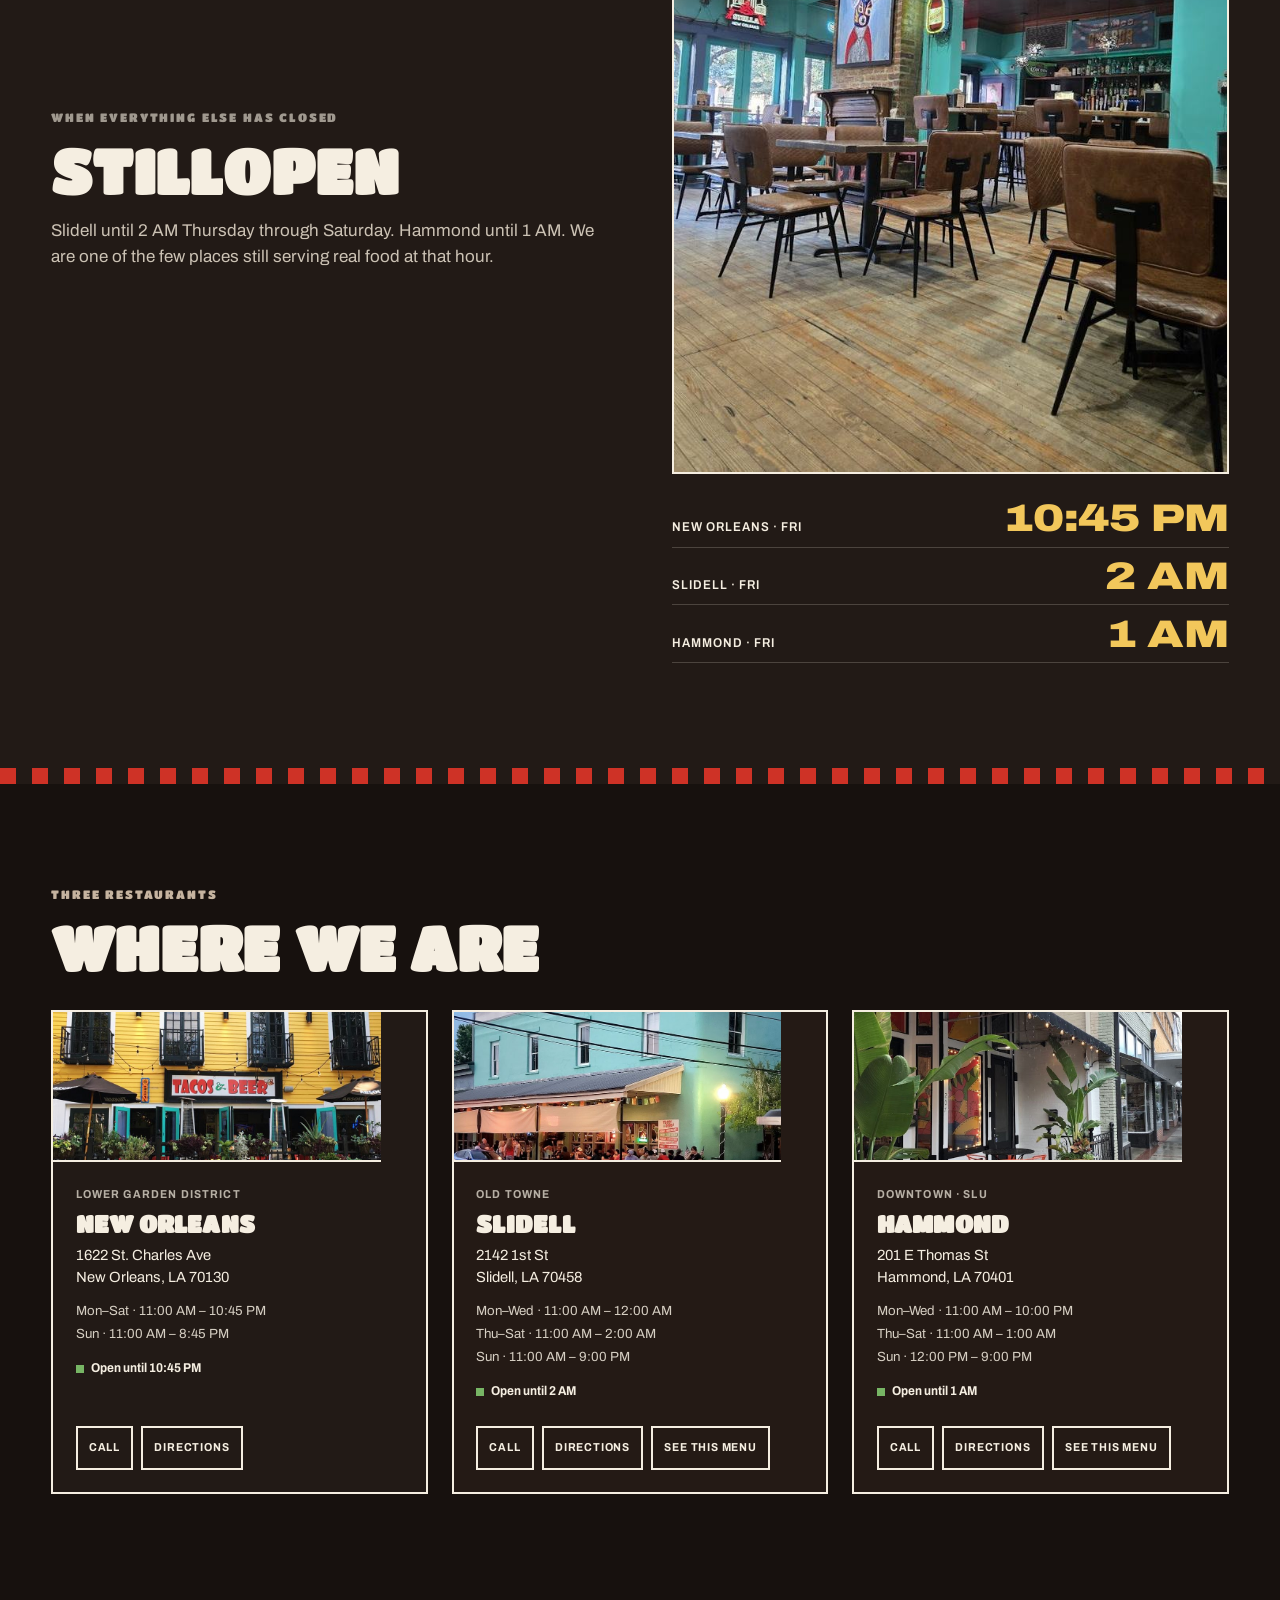
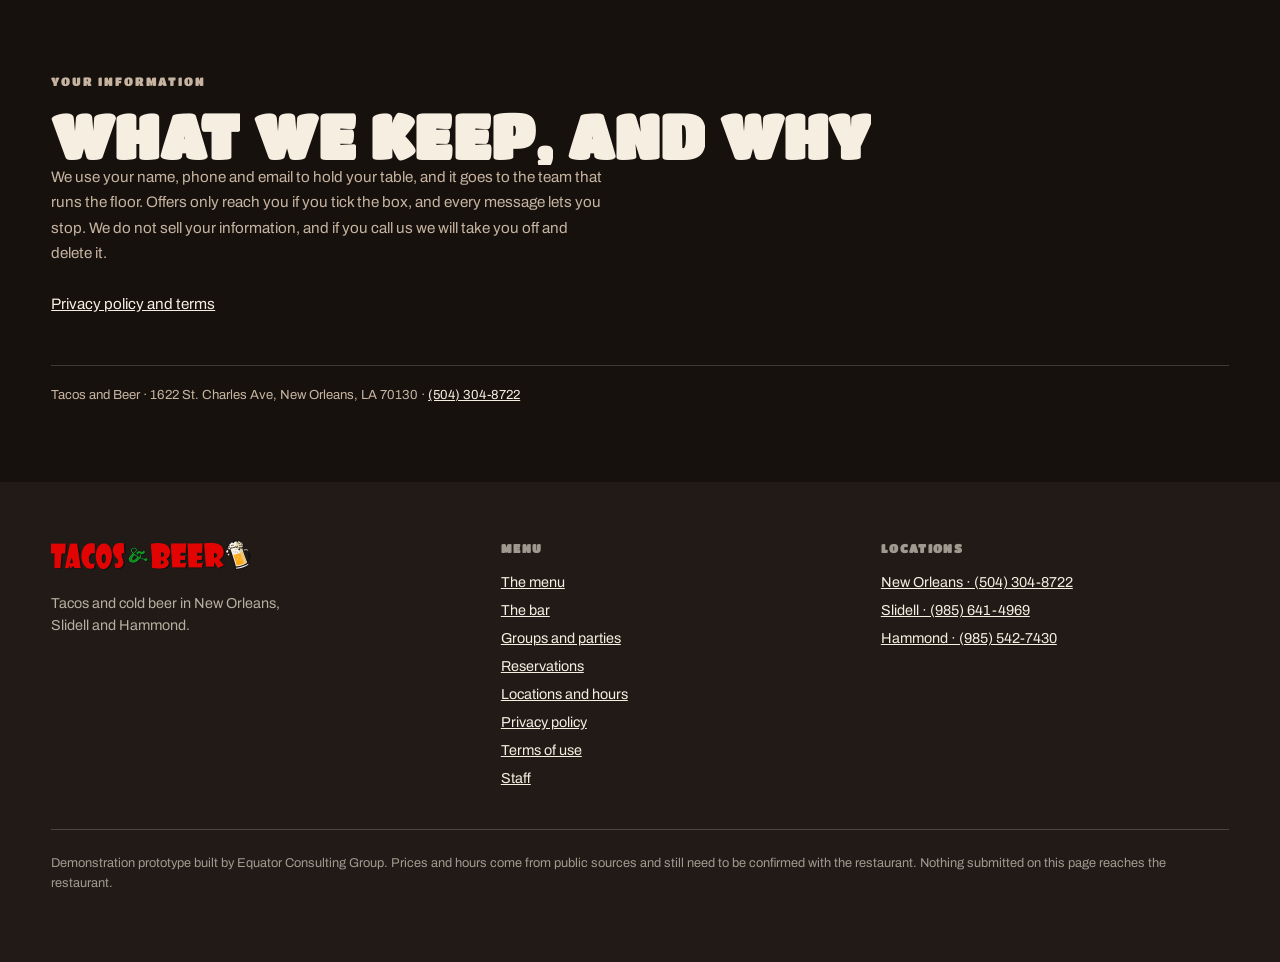
==== commit 1499bd3d: "Reservas por local, admin del manager, legal y fotos nuevas Cada reserva pregunta el local y va al g" ====
--- a/index.html
+++ b/index.html
@@ -7,7 +7,7 @@
 <title>Tacos and Beer — New Orleans · Slidell · Hammond</title>
 <meta name="description" content="Tacos and cold beer in New Orleans, Slidell, and Hammond. Full menu, big tables for groups, and reservations you can make online.">
 <link rel="icon" href="img/favicon.svg" type="image/svg+xml">
-<link rel="stylesheet" href="styles.css?v11">
+<link rel="stylesheet" href="styles.css?v12">
 </head>
 <body>
 
@@ -162,8 +162,8 @@
         <h3 class="display" style="margin-top:2rem">Specials</h3>
         <div id="specials"></div>
         <figure class="shot" style="margin-top:1.6rem">
-          <img src="img/margarita.jpg" alt="A house margarita in the big glass" width="560" height="865" loading="lazy">
-          <figcaption>The fishbowl. It comes in 16, 32, and 64 ounces.</figcaption>
+          <img src="img/margaritas-frozen.jpg" alt="Two frozen margaritas with lime on the bar, one pink and one yellow" width="700" height="1050" loading="lazy">
+          <figcaption>Frozen margaritas, made at the bar.</figcaption>
         </figure>
       </div>
     </div>
@@ -216,6 +216,15 @@
 
     <div class="grupo-in">
       <form id="partyForm">
+        <div class="field">
+          <label for="pLoc">Which restaurant</label>
+          <select id="pLoc" required>
+            <option value="nola">New Orleans · St. Charles Ave</option>
+            <option value="slidell">Slidell · 1st St</option>
+            <option value="hammond">Hammond · Thomas St</option>
+          </select>
+        </div>
+
         <div class="grid2">
           <div class="field">
             <label for="pDate">Date</label>
@@ -278,6 +287,15 @@
 
   <div class="reserva">
     <form id="waitForm">
+      <div class="field">
+        <label for="rLoc">Which restaurant</label>
+        <select id="rLoc" required>
+            <option value="nola">New Orleans · St. Charles Ave</option>
+            <option value="slidell">Slidell · 1st St</option>
+            <option value="hammond">Hammond · Thomas St</option>
+          </select>
+      </div>
+
       <div class="grid2">
         <div class="field">
           <label for="wName">Name</label>
@@ -293,7 +311,7 @@
         <label for="wEmail">Email <span class="opt">optional</span></label>
         <input type="email" id="wEmail" autocomplete="email" placeholder="you@example.com"
                inputmode="email" spellcheck="false">
-        <span class="hint">So we can send you the confirmation and remind you before the day.</span>
+        <span class="hint">So we can reach you about your booking.</span>
       </div>
 
       <div class="grid2">
@@ -312,7 +330,7 @@
       <div class="permiso">
         <label class="permiso-check">
           <input type="checkbox" id="wOptin">
-          <span>Also send me Taco Tuesday, events and offers by email or text.
+          <span>Also send me Taco Tuesday, events and offers by email.
                 You can stop from any message.</span>
         </label>
         <p class="permiso-nota">
@@ -363,32 +381,11 @@
   <p class="eyebrow">Your information</p>
   <h2 class="display">What we keep, and why</h2>
 
-  <div class="priv-grid">
-    <div>
-      <h3>To hold your table</h3>
-      <p>Your name, phone number and, if you give it, your email. We use them to
-      confirm the booking, to remind you before the day, and to reach you if
-      something changes. A reservation does not work without them.</p>
-    </div>
-    <div>
-      <h3>Only if you tick the box</h3>
-      <p>Taco Tuesday, events and offers, by email or text. That box is separate
-      and it starts empty. Leaving it empty does not change your reservation in
-      any way.</p>
-    </div>
-    <div>
-      <h3>Stopping</h3>
-      <p>Every message we send carries a way out, and it works on the message
-      you are reading, not on the next one. You can also call the restaurant and
-      ask us to take you off, and to delete what we hold.</p>
-    </div>
-    <div>
-      <h3>Where it goes</h3>
-      <p>Your booking lands in the group chat the team already uses to run the
-      floor. We do not sell it, and we do not hand it to anyone who is not
-      working your table.</p>
-    </div>
-  </div>
+  <p class="priv-corto">We use your name, phone and email to hold your table, and it goes
+  to the team that runs the floor. Offers only reach you if you tick the box, and
+  every message lets you stop. We do not sell your information, and if you call
+  us we will take you off and delete it.</p>
+  <p><a class="priv-link" href="legal.html">Privacy policy and terms</a></p>
 
   <p class="priv-pie">
     Tacos and Beer · 1622 St. Charles Ave, New Orleans, LA 70130 ·
@@ -413,6 +410,9 @@
           <a href="#parties">Groups and parties</a>
           <a href="#waitlist">Reservations</a>
           <a href="#locations">Locations and hours</a>
+          <a href="legal.html">Privacy policy</a>
+          <a href="legal.html#terms">Terms of use</a>
+          <a href="reservas.html" rel="nofollow">Staff</a>
         </p>
       </div>
       <div>
@@ -449,7 +449,7 @@
 <div class="toast" id="toast" role="status" aria-live="polite"></div>
 
 <script type="application/ld+json" id="schema"></script>
-<script src="data.js?v11"></script>
-<script src="app.js?v11"></script>
+<script src="data.js?v12"></script>
+<script src="app.js?v12"></script>
 </body>
 </html>
--- a/styles.css
+++ b/styles.css
@@ -362,6 +362,8 @@
   letter-spacing:.01em;margin:0 0 .5rem;line-height:1.15;
 }
 .priv-grid p{margin:0;font-size:.9rem;line-height:1.6;color:var(--ink-soft)}
+.priv-corto{max-width:62ch;margin:0 0 1rem;font-size:.95rem;line-height:1.65;color:var(--ink-soft)}
+.priv-link{display:inline-flex;align-items:center;min-height:44px;color:var(--ink);font-size:.95rem}
 .priv-pie{
   margin:2.4rem 0 0;padding-top:1.2rem;border-top:1px solid var(--line);
   font-size:.82rem;color:var(--ink-soft);
@@ -665,6 +667,11 @@
 .band-comal{background:var(--comal);color:var(--masa);border-color:var(--comal)}
 .band-comal .eyebrow{color:rgba(245,238,225,.6)}
 .band-rojo{background:var(--rojo-solido);color:#fff;border-color:var(--rojo-solido)}
+/* Blanco al 72% sobre el rojo daba 3.28:1 en un texto de 11.5px. Entero da 5.1. */
+.band-rojo .eyebrow{color:#fff}
+/* Lo mismo en turquesa: la tinta oscura al 72% daba 3.47:1 de día y 4.41 de
+   noche. Estaba ahí desde antes y no se veía porque la prueba no leía color-mix. */
+.band-turquesa .eyebrow{color:var(--comal)}
 
 .events{display:grid;grid-template-columns:repeat(auto-fit,minmax(260px,1fr));gap:1.5rem;margin-top:2rem}
 .event{border:2px solid currentColor;padding:1.3rem;display:flex;flex-direction:column;gap:.5rem}
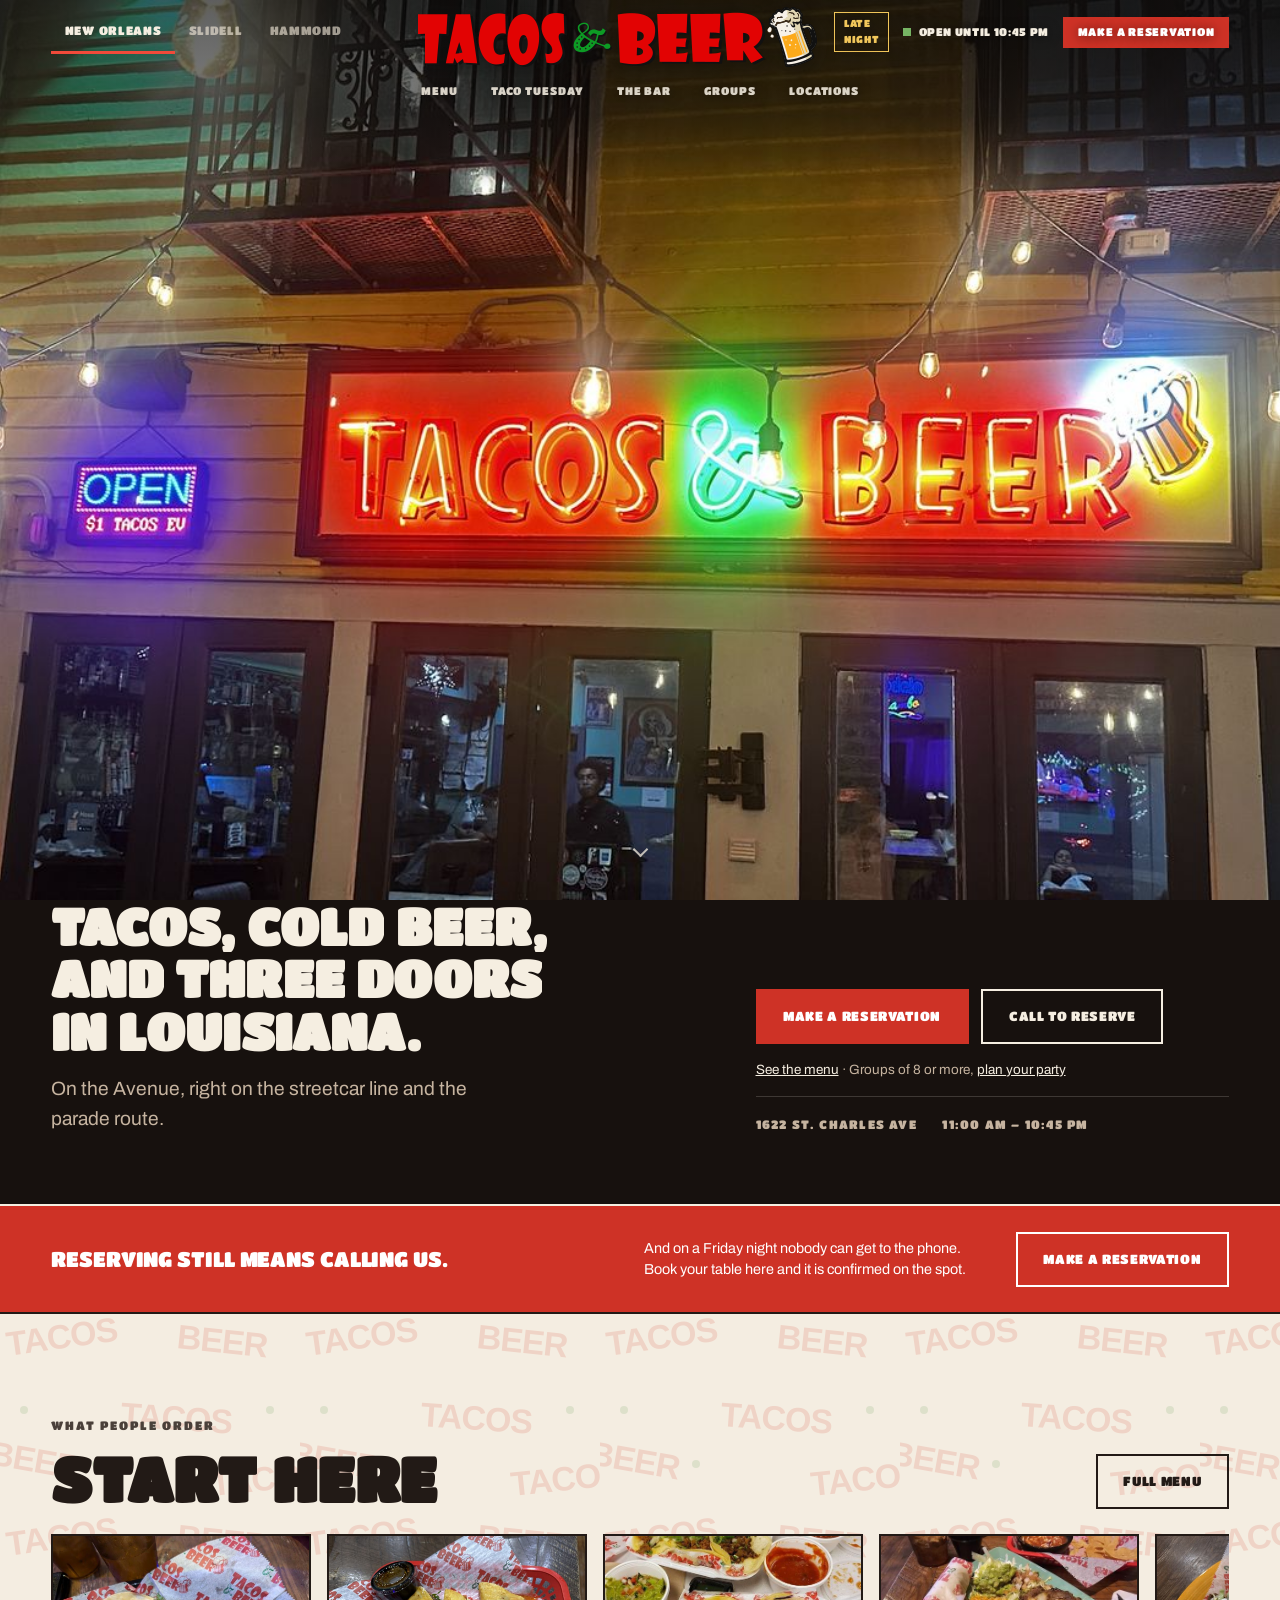
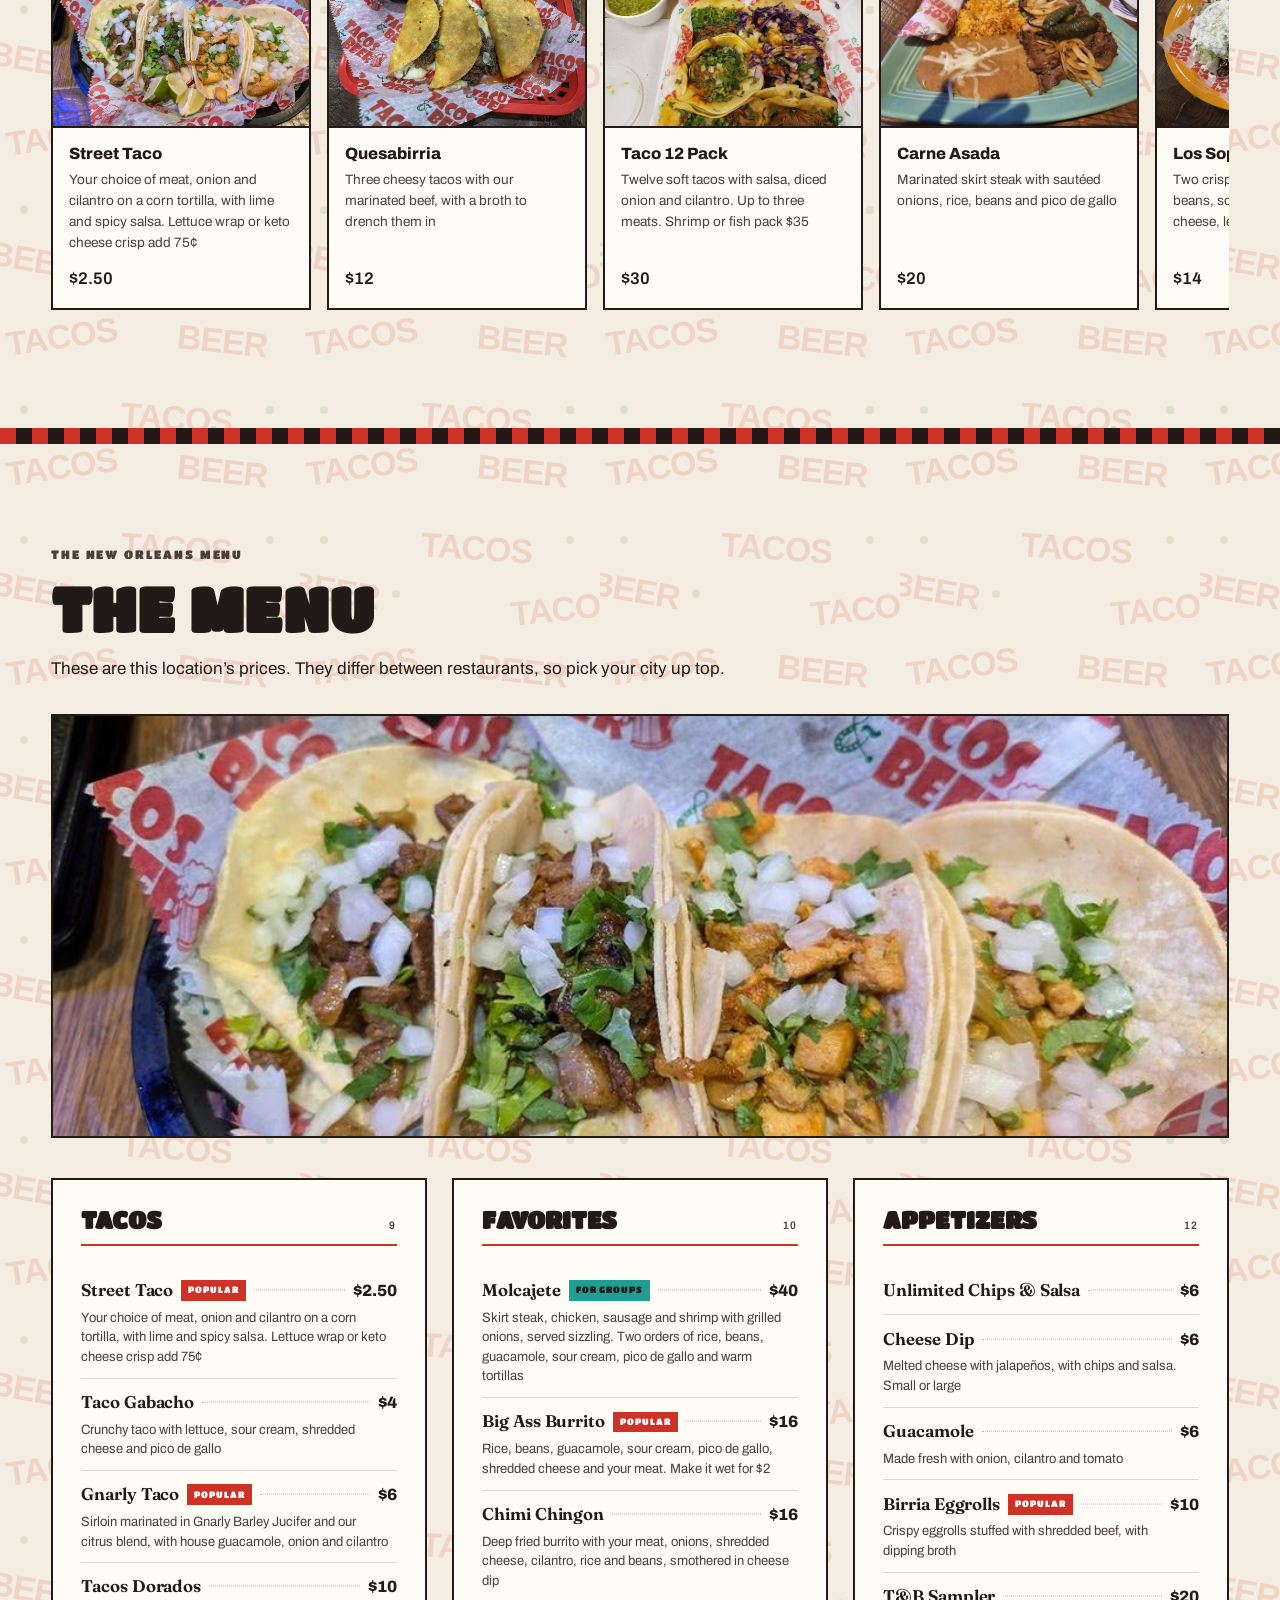
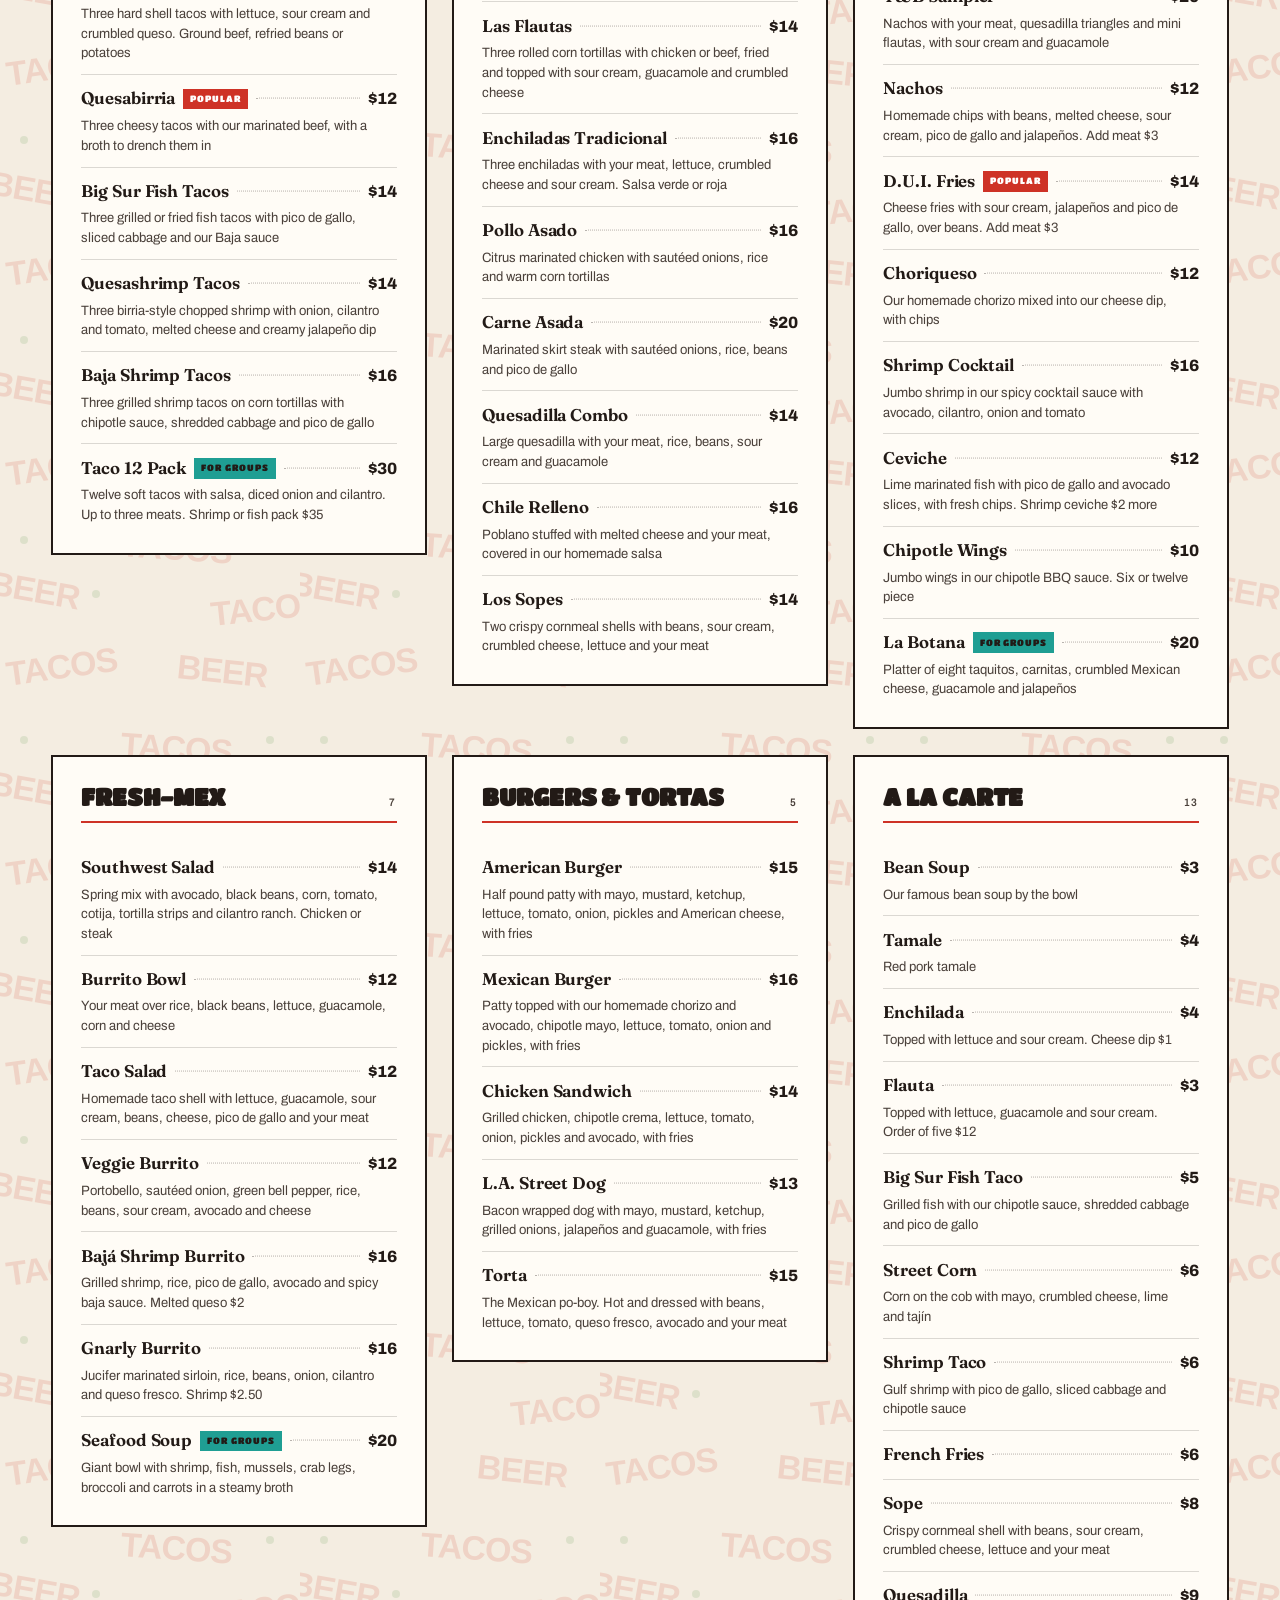
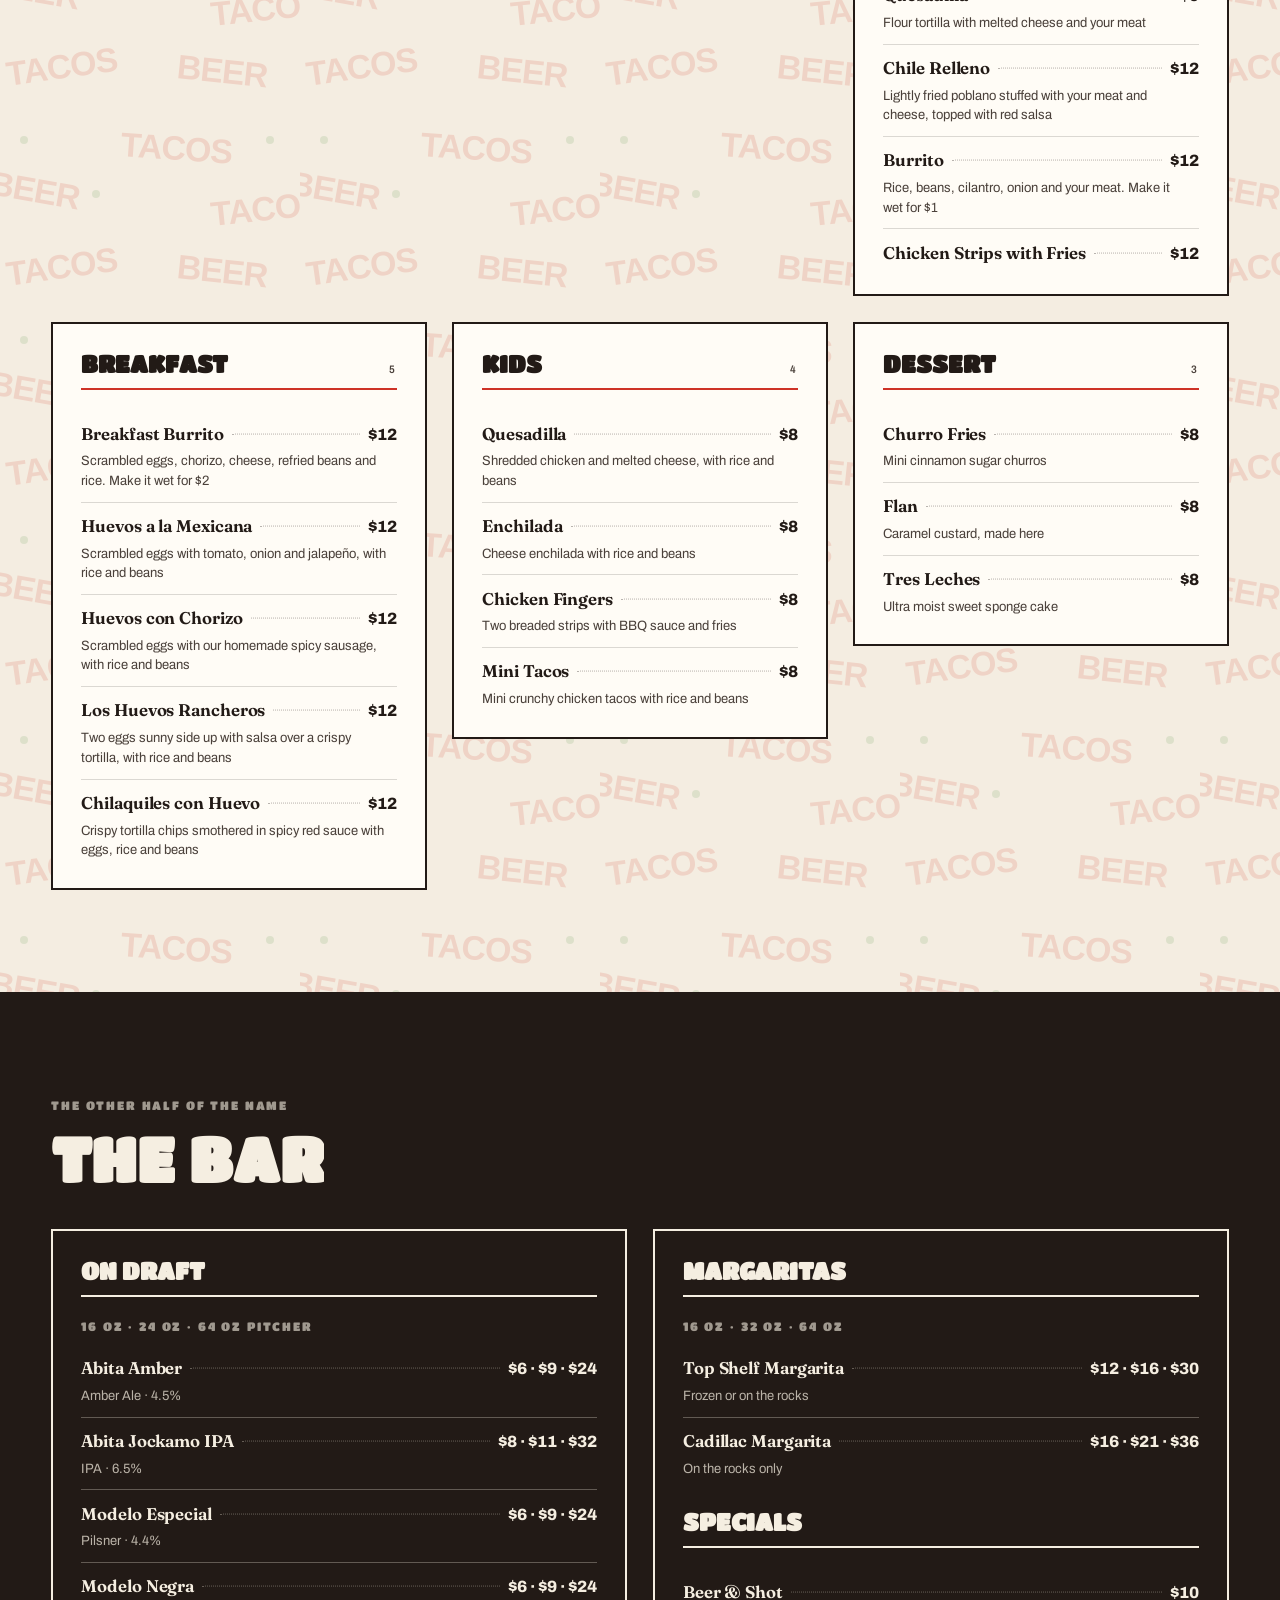
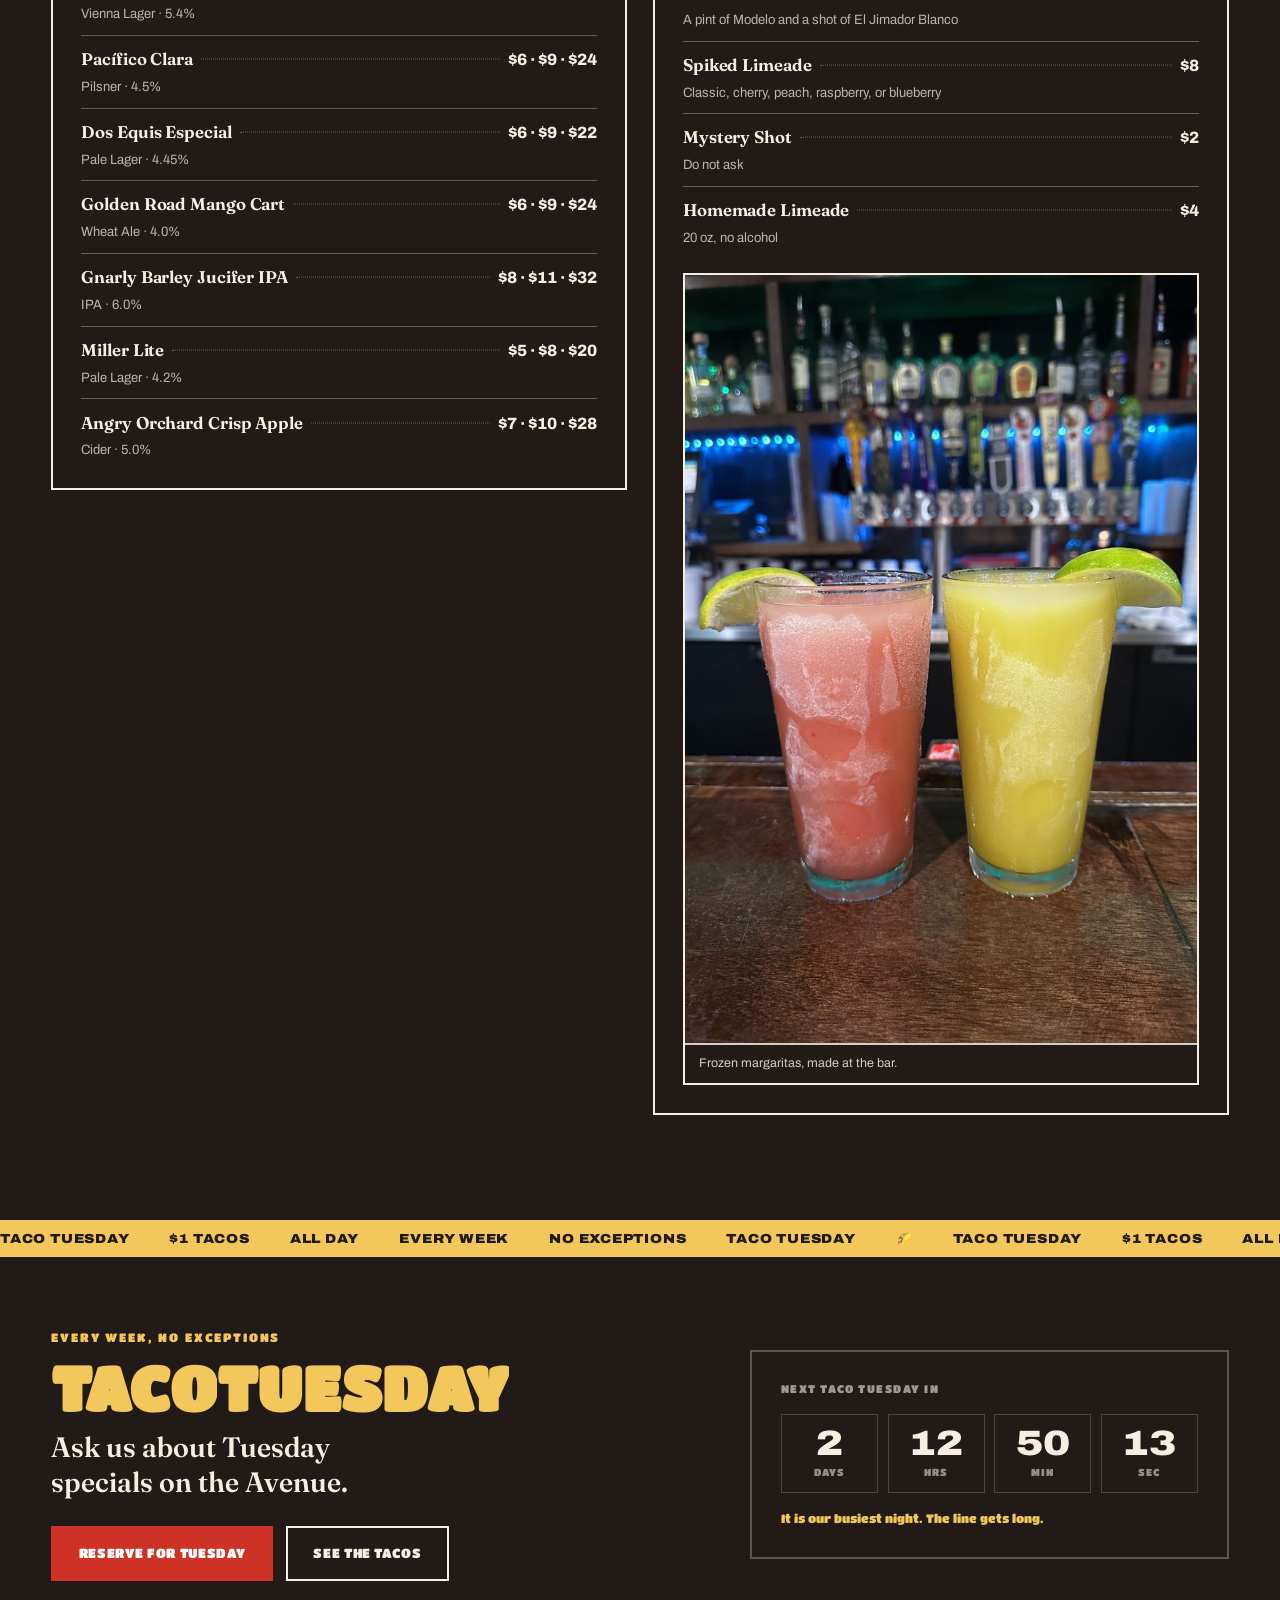
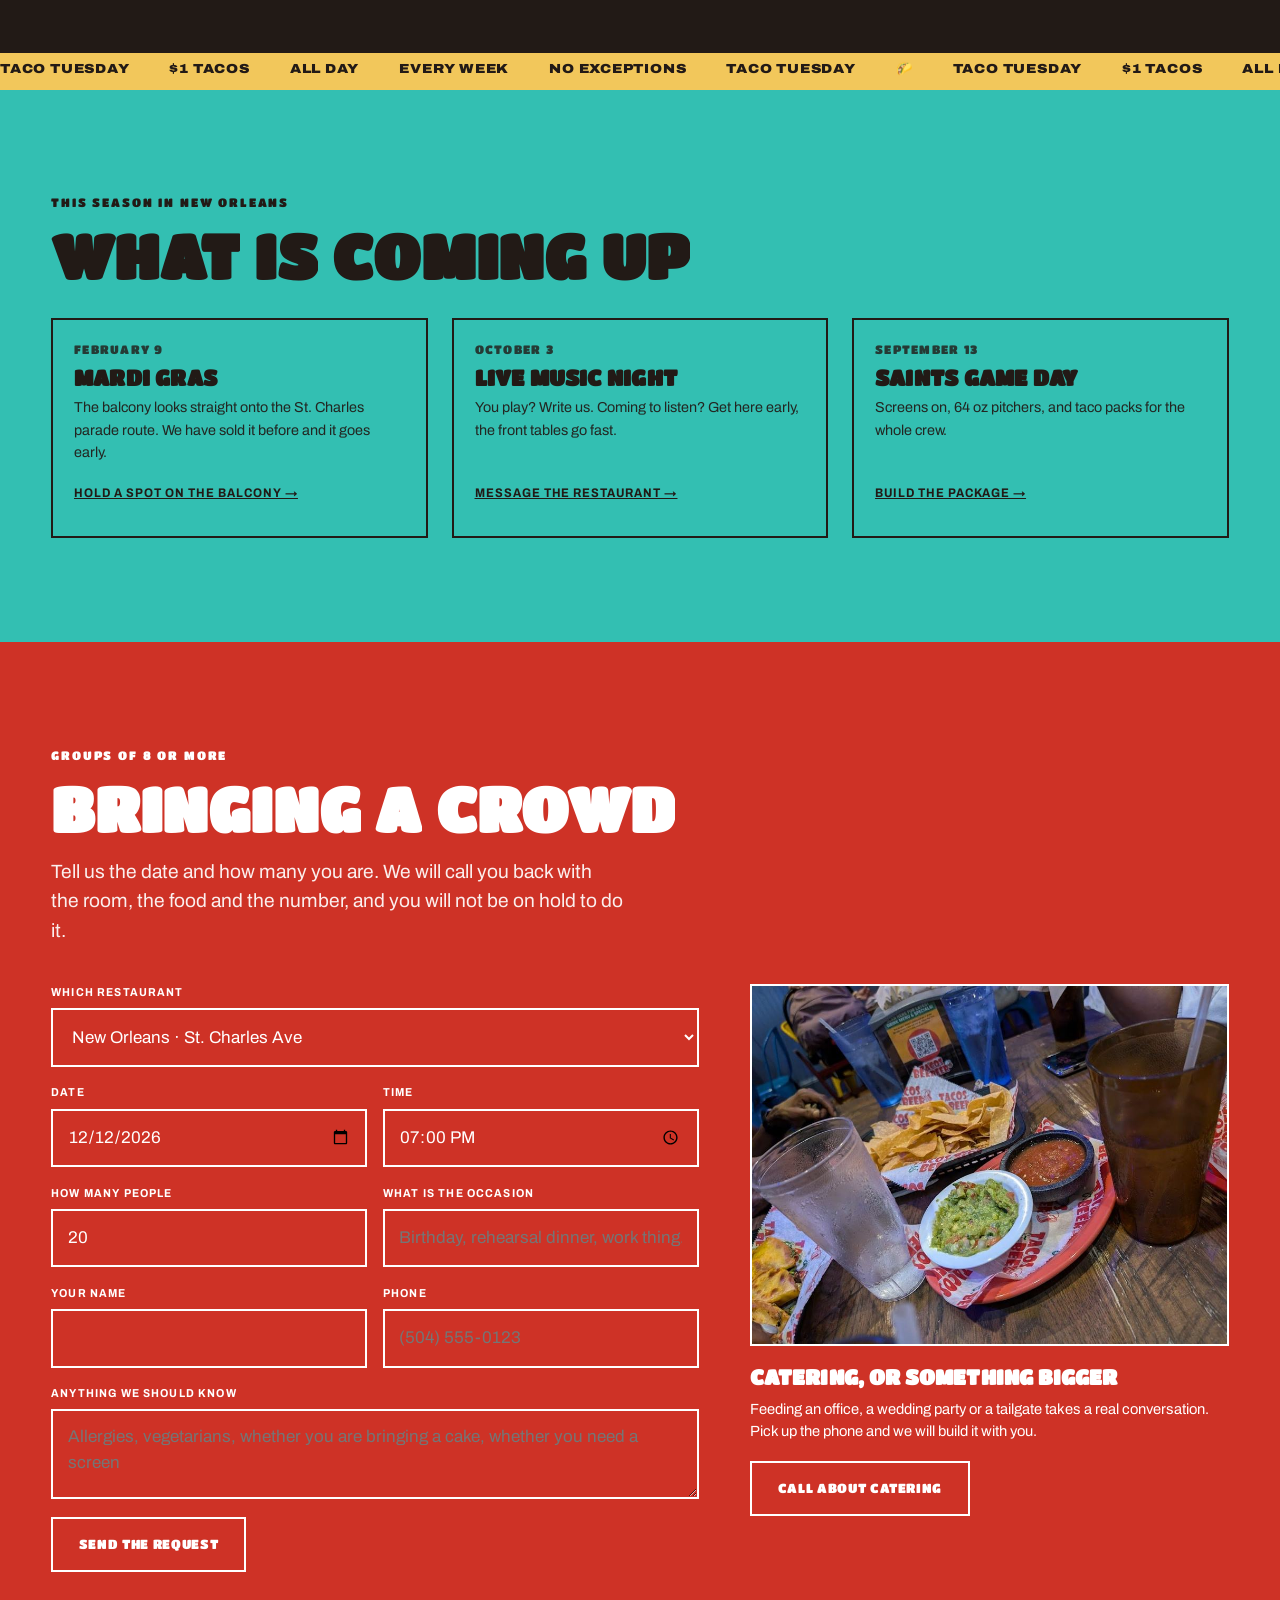
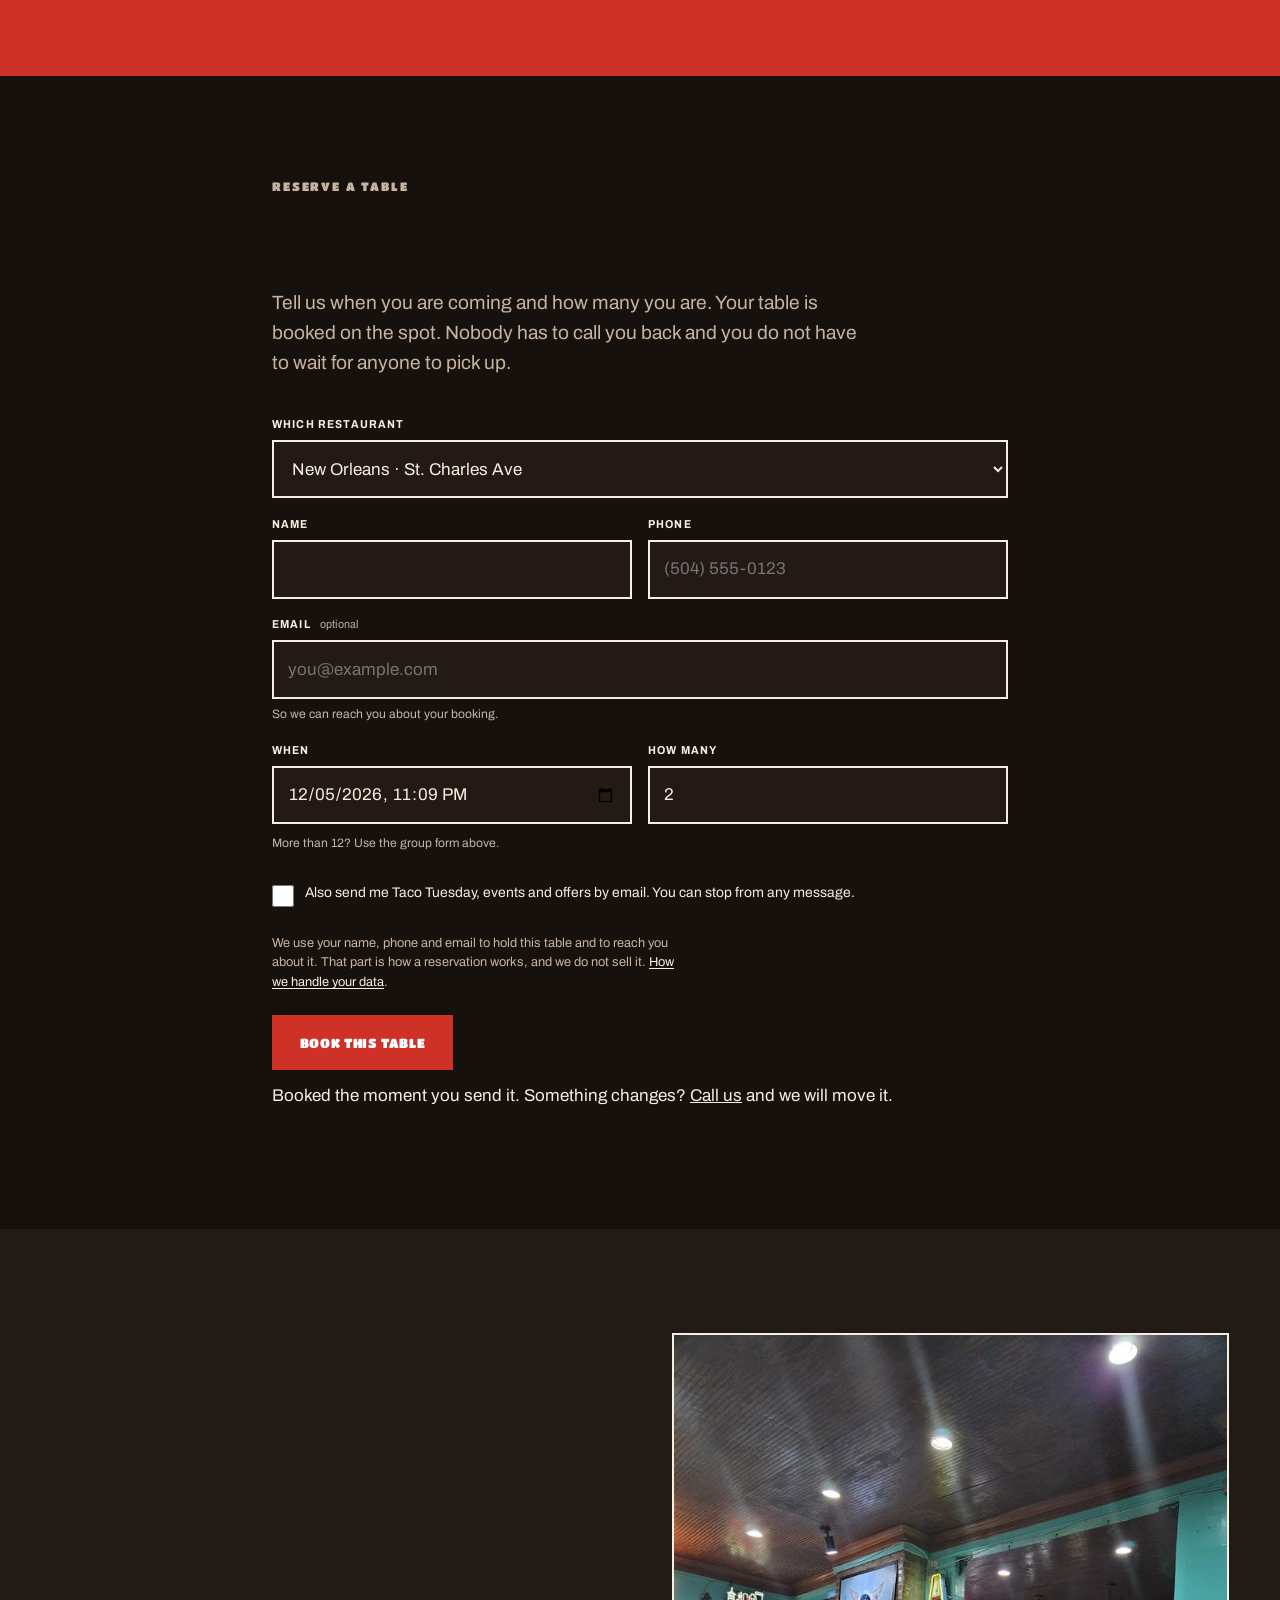
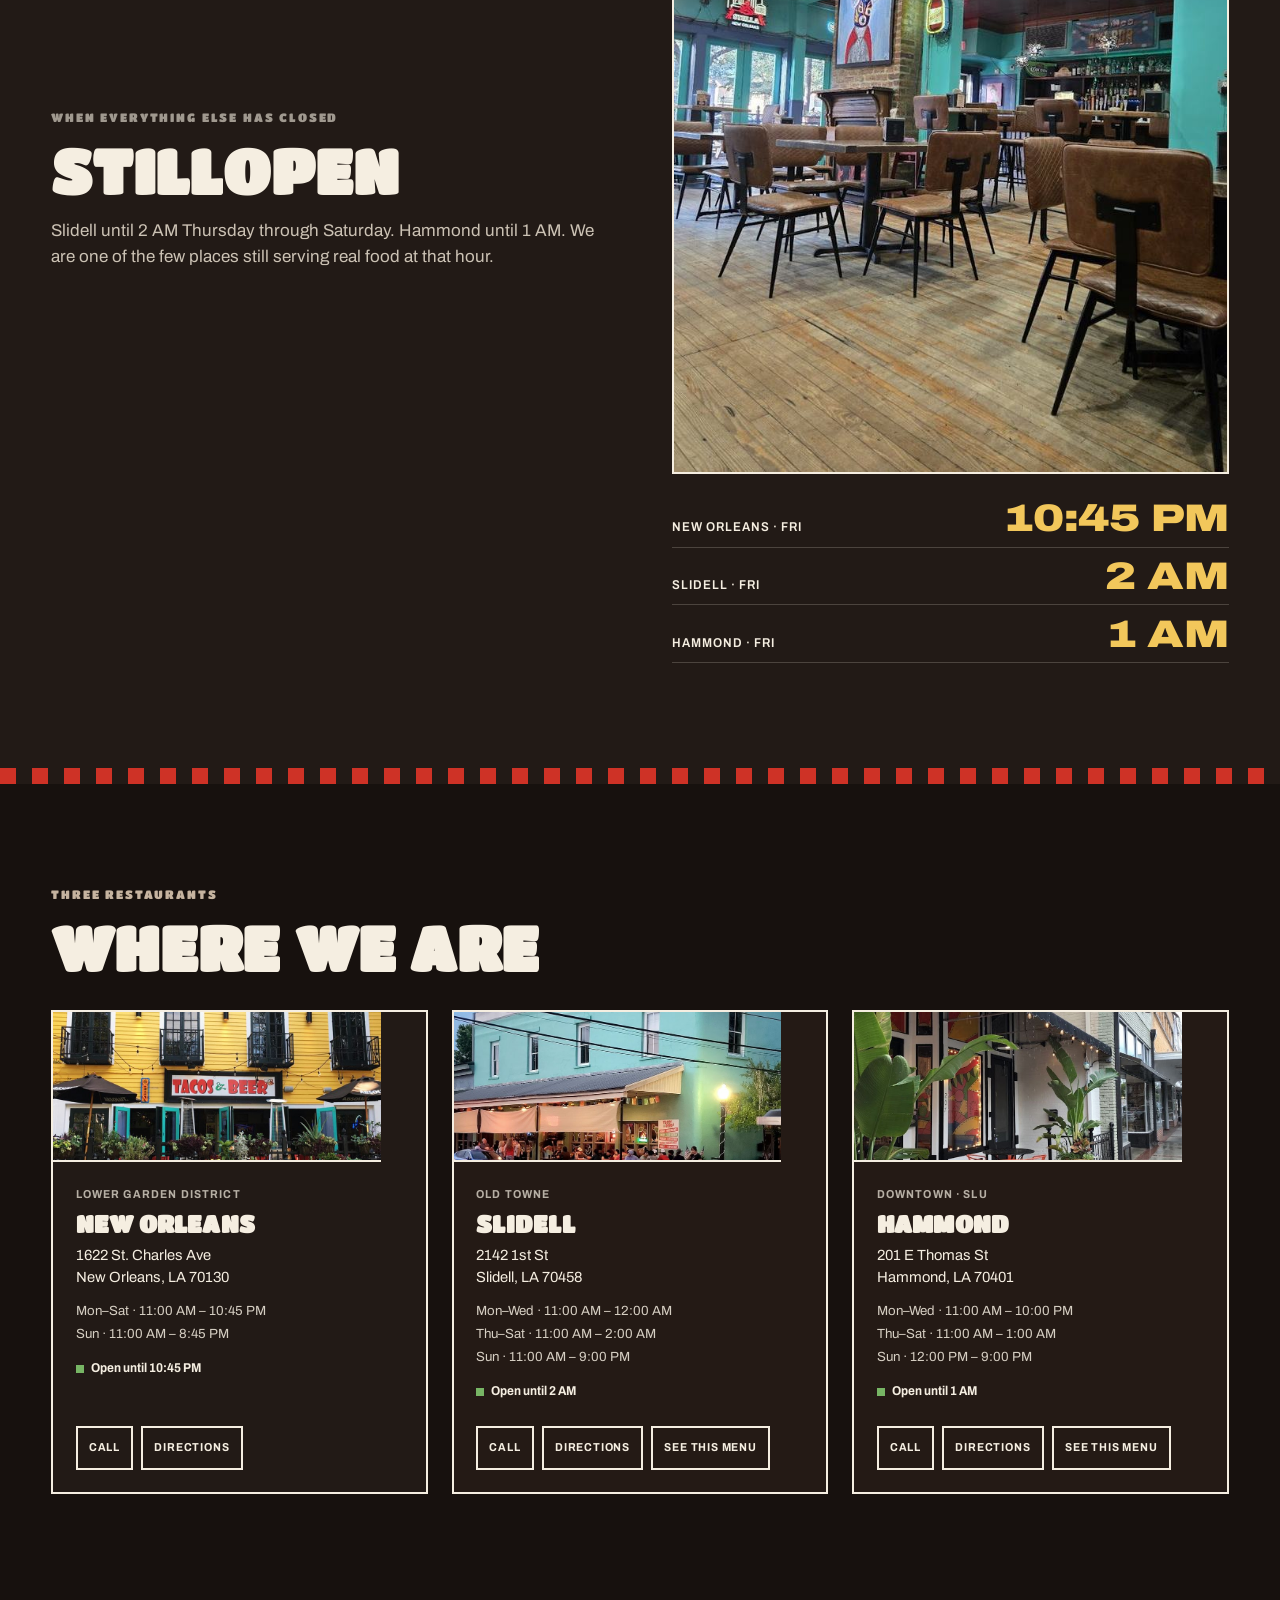
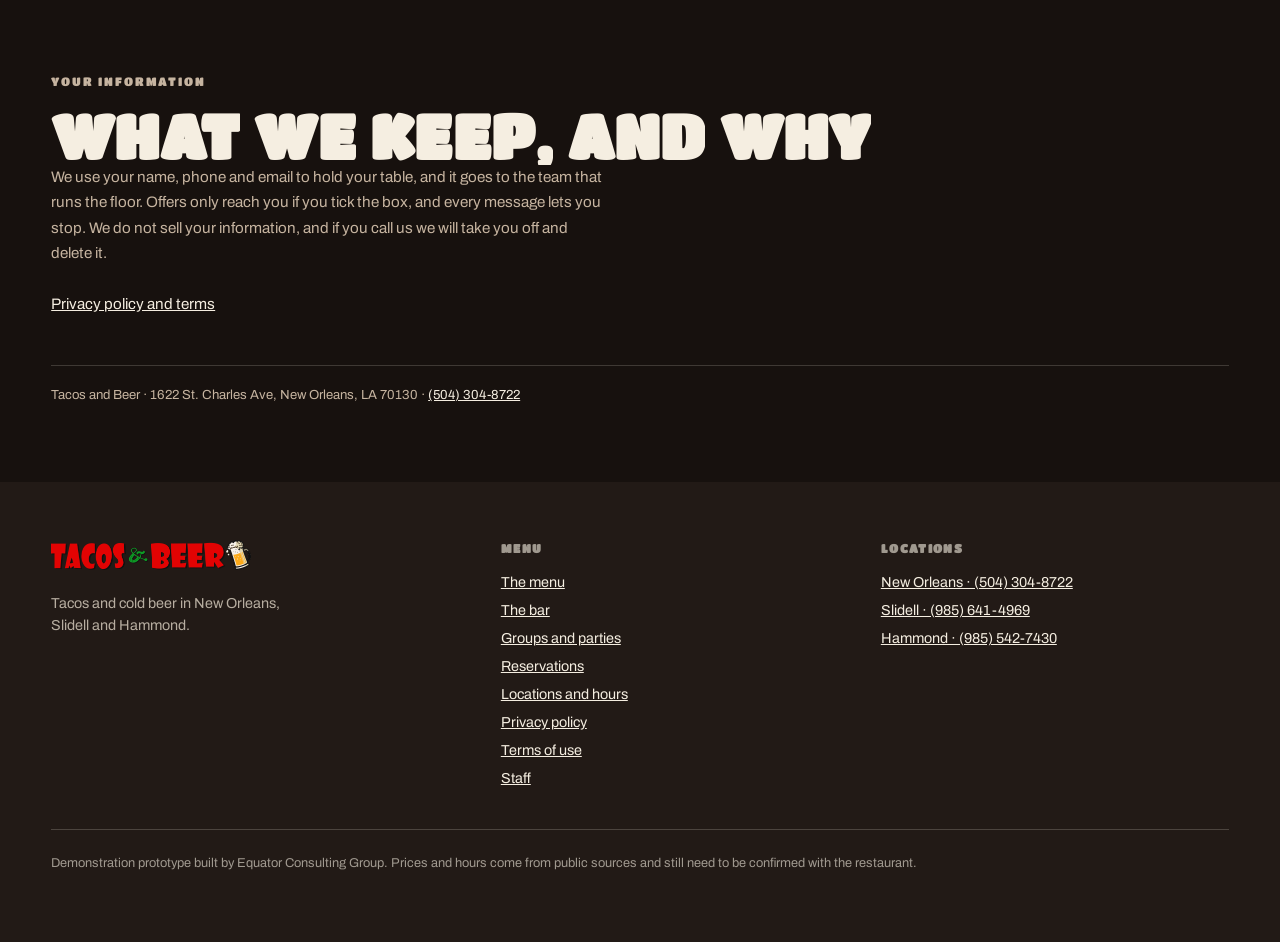
==== commit df75e9fe: "Encender reservas: el admin recibe desde hoy, GroupMe despues El sitio apunta al Worker. Cada reserv" ====
--- a/index.html
+++ b/index.html
@@ -7,7 +7,7 @@
 <title>Tacos and Beer — New Orleans · Slidell · Hammond</title>
 <meta name="description" content="Tacos and cold beer in New Orleans, Slidell, and Hammond. Full menu, big tables for groups, and reservations you can make online.">
 <link rel="icon" href="img/favicon.svg" type="image/svg+xml">
-<link rel="stylesheet" href="styles.css?v12">
+<link rel="stylesheet" href="styles.css?v13">
 </head>
 <body>
 
@@ -421,7 +421,7 @@
       </div>
     </div>
     <p class="proto">
-      Demonstration prototype built by Equator Consulting Group. Prices and hours come from public sources and still need to be confirmed with the restaurant. Nothing submitted on this page reaches the restaurant.
+      Demonstration prototype built by Equator Consulting Group. Prices and hours come from public sources and still need to be confirmed with the restaurant.
     </p>
   </div>
 </footer>
@@ -449,7 +449,7 @@
 <div class="toast" id="toast" role="status" aria-live="polite"></div>
 
 <script type="application/ld+json" id="schema"></script>
-<script src="data.js?v12"></script>
-<script src="app.js?v12"></script>
+<script src="data.js?v13"></script>
+<script src="app.js?v13"></script>
 </body>
 </html>
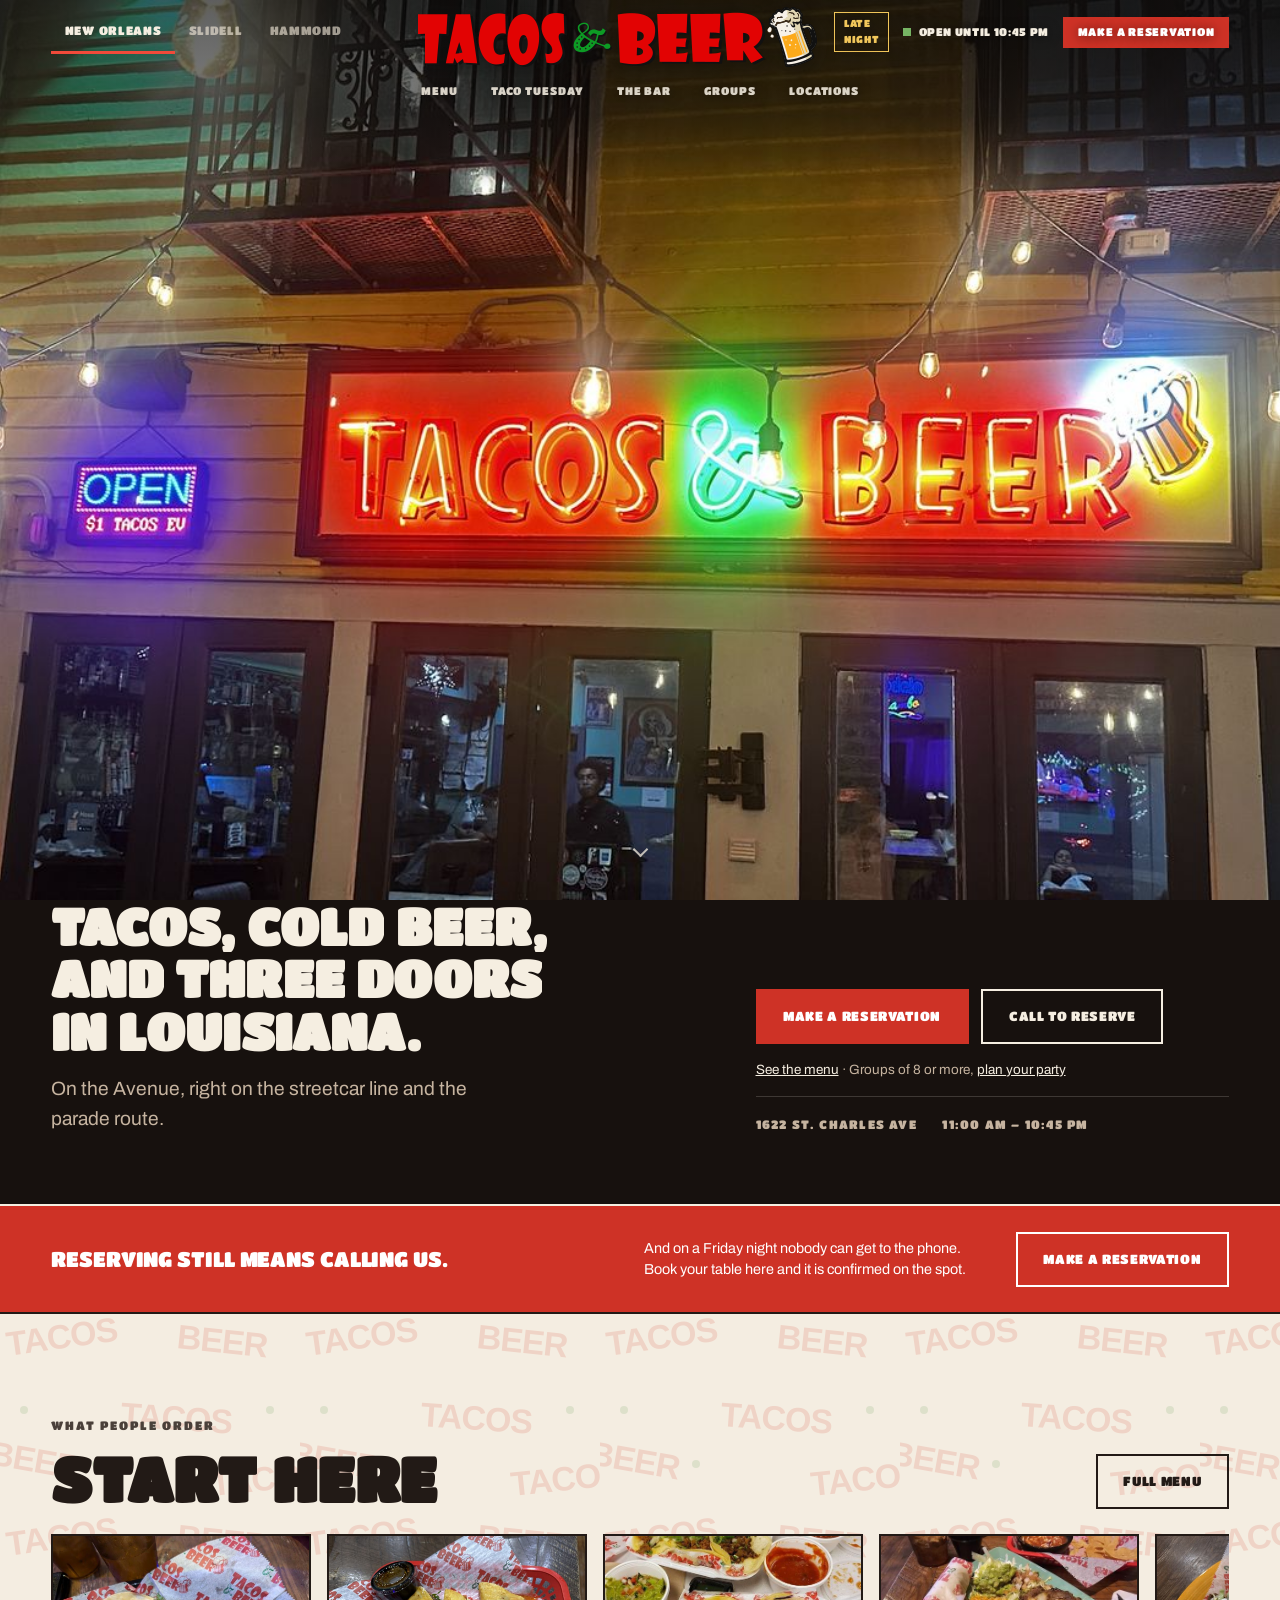
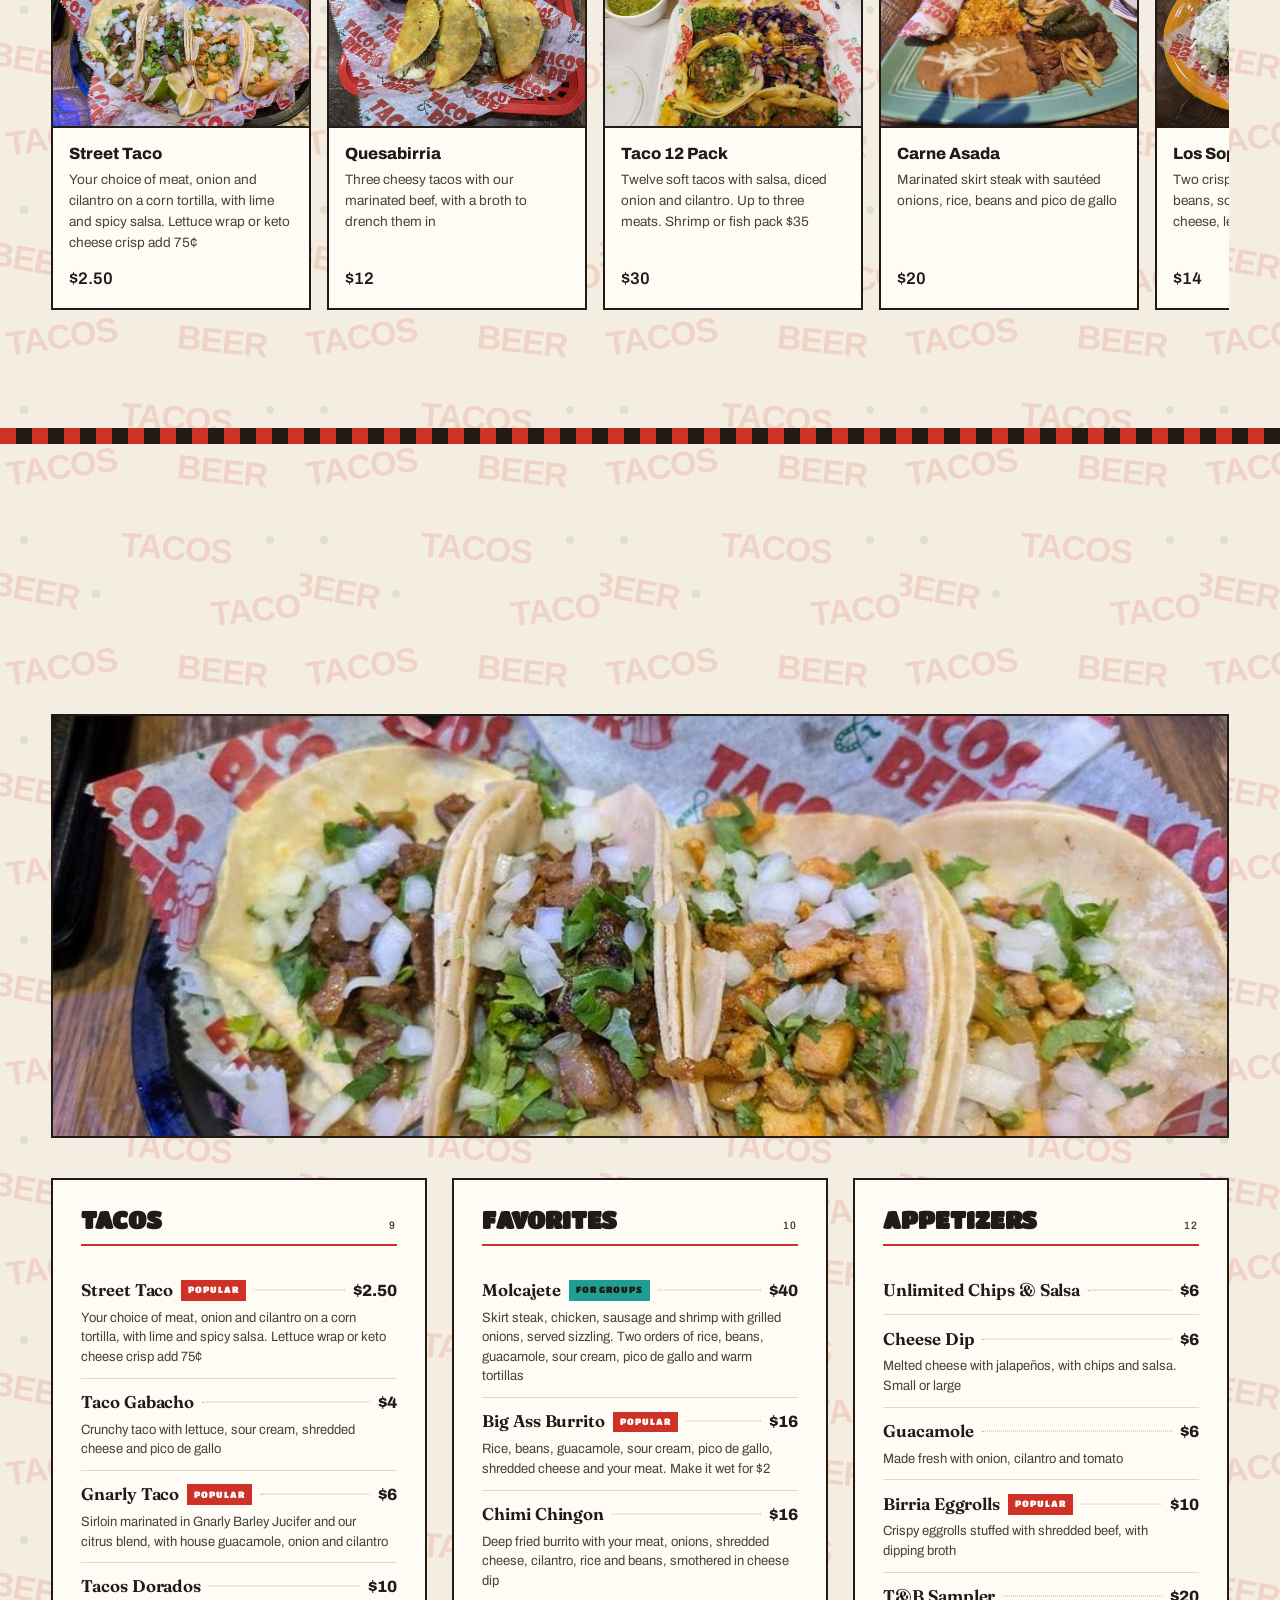
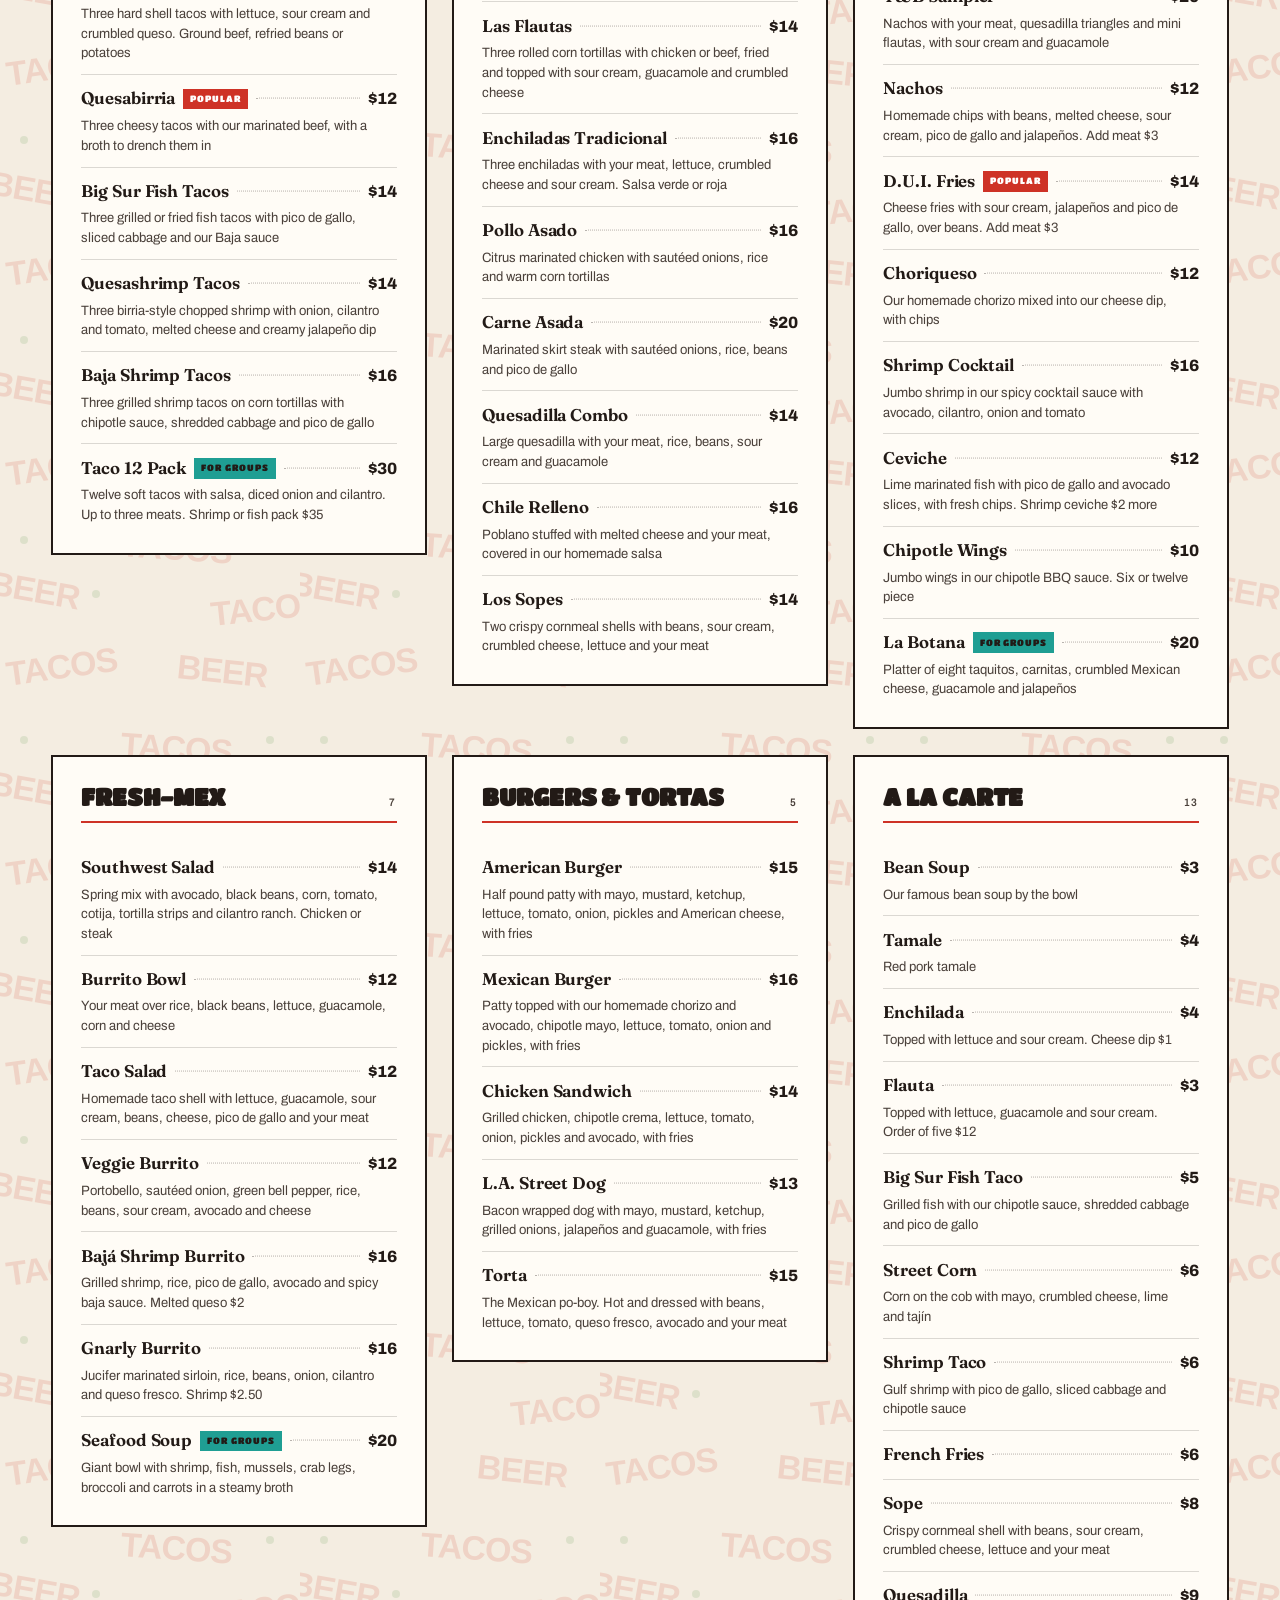
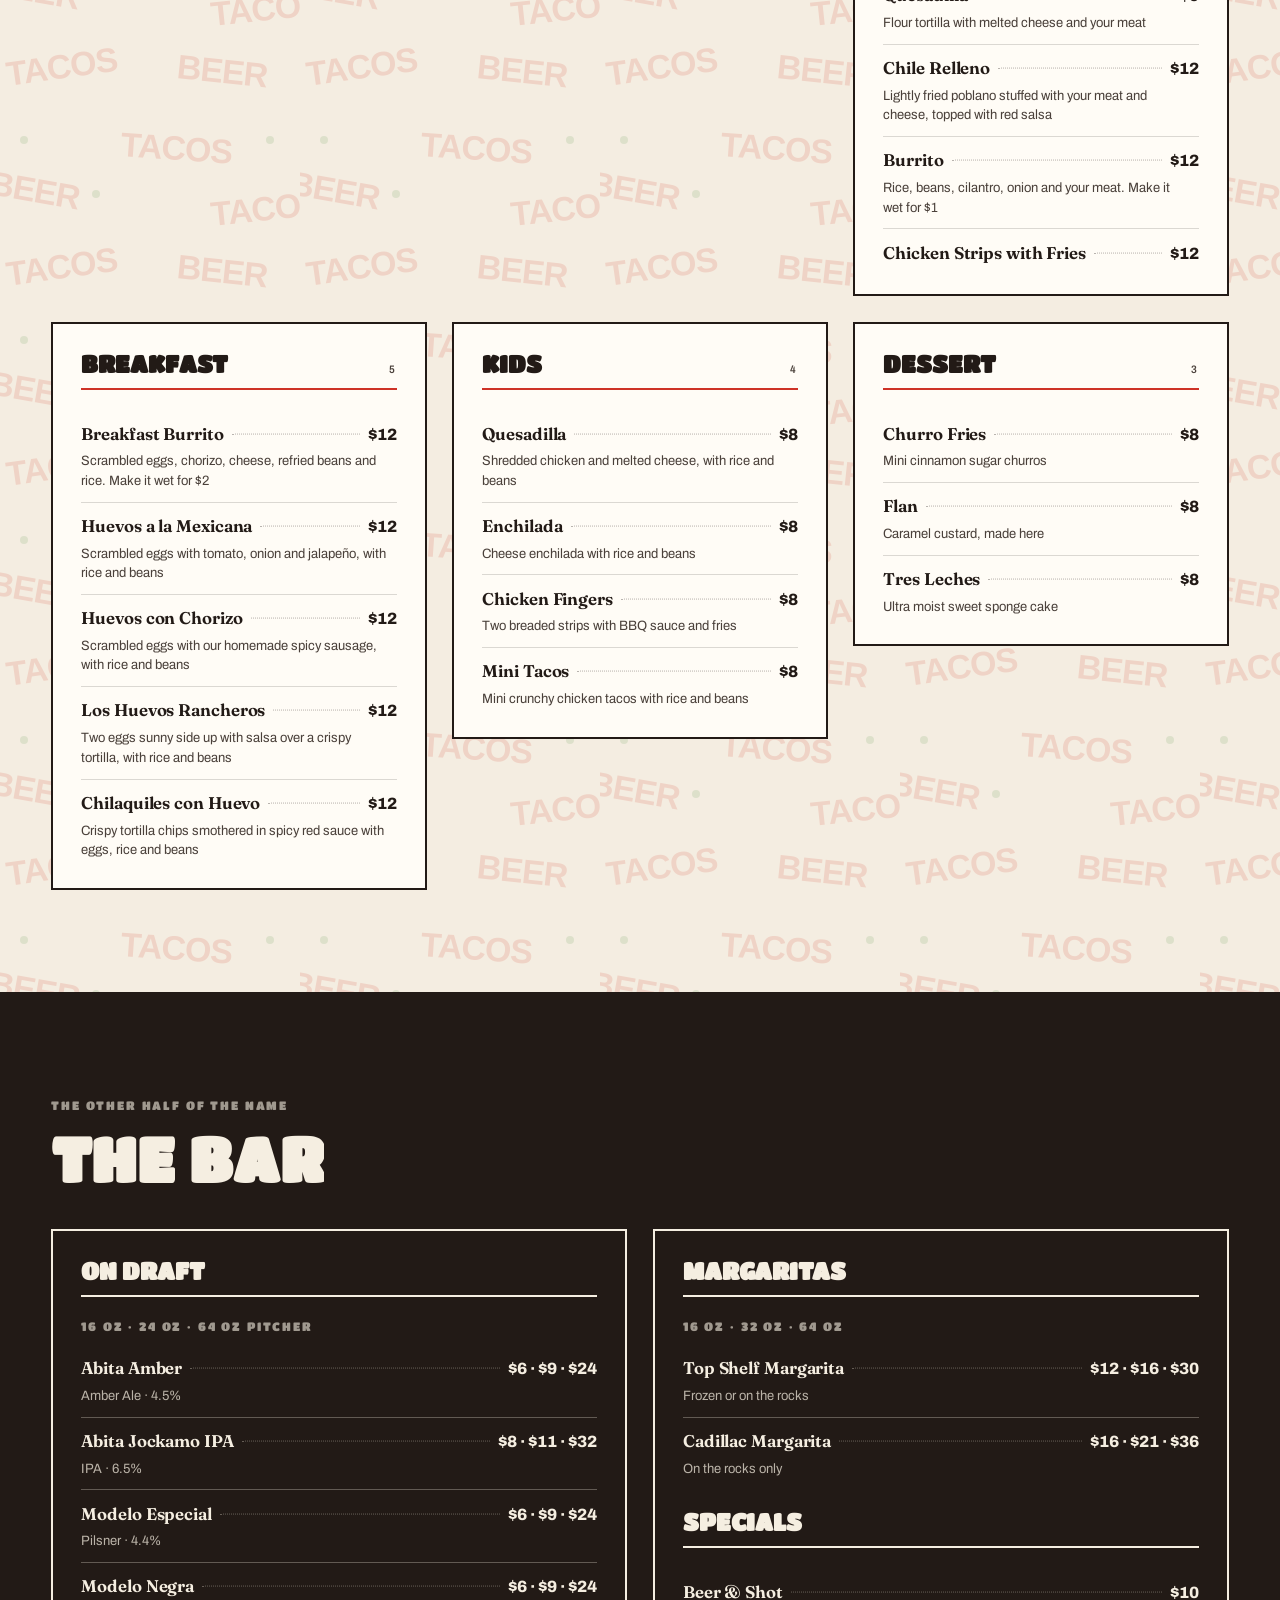
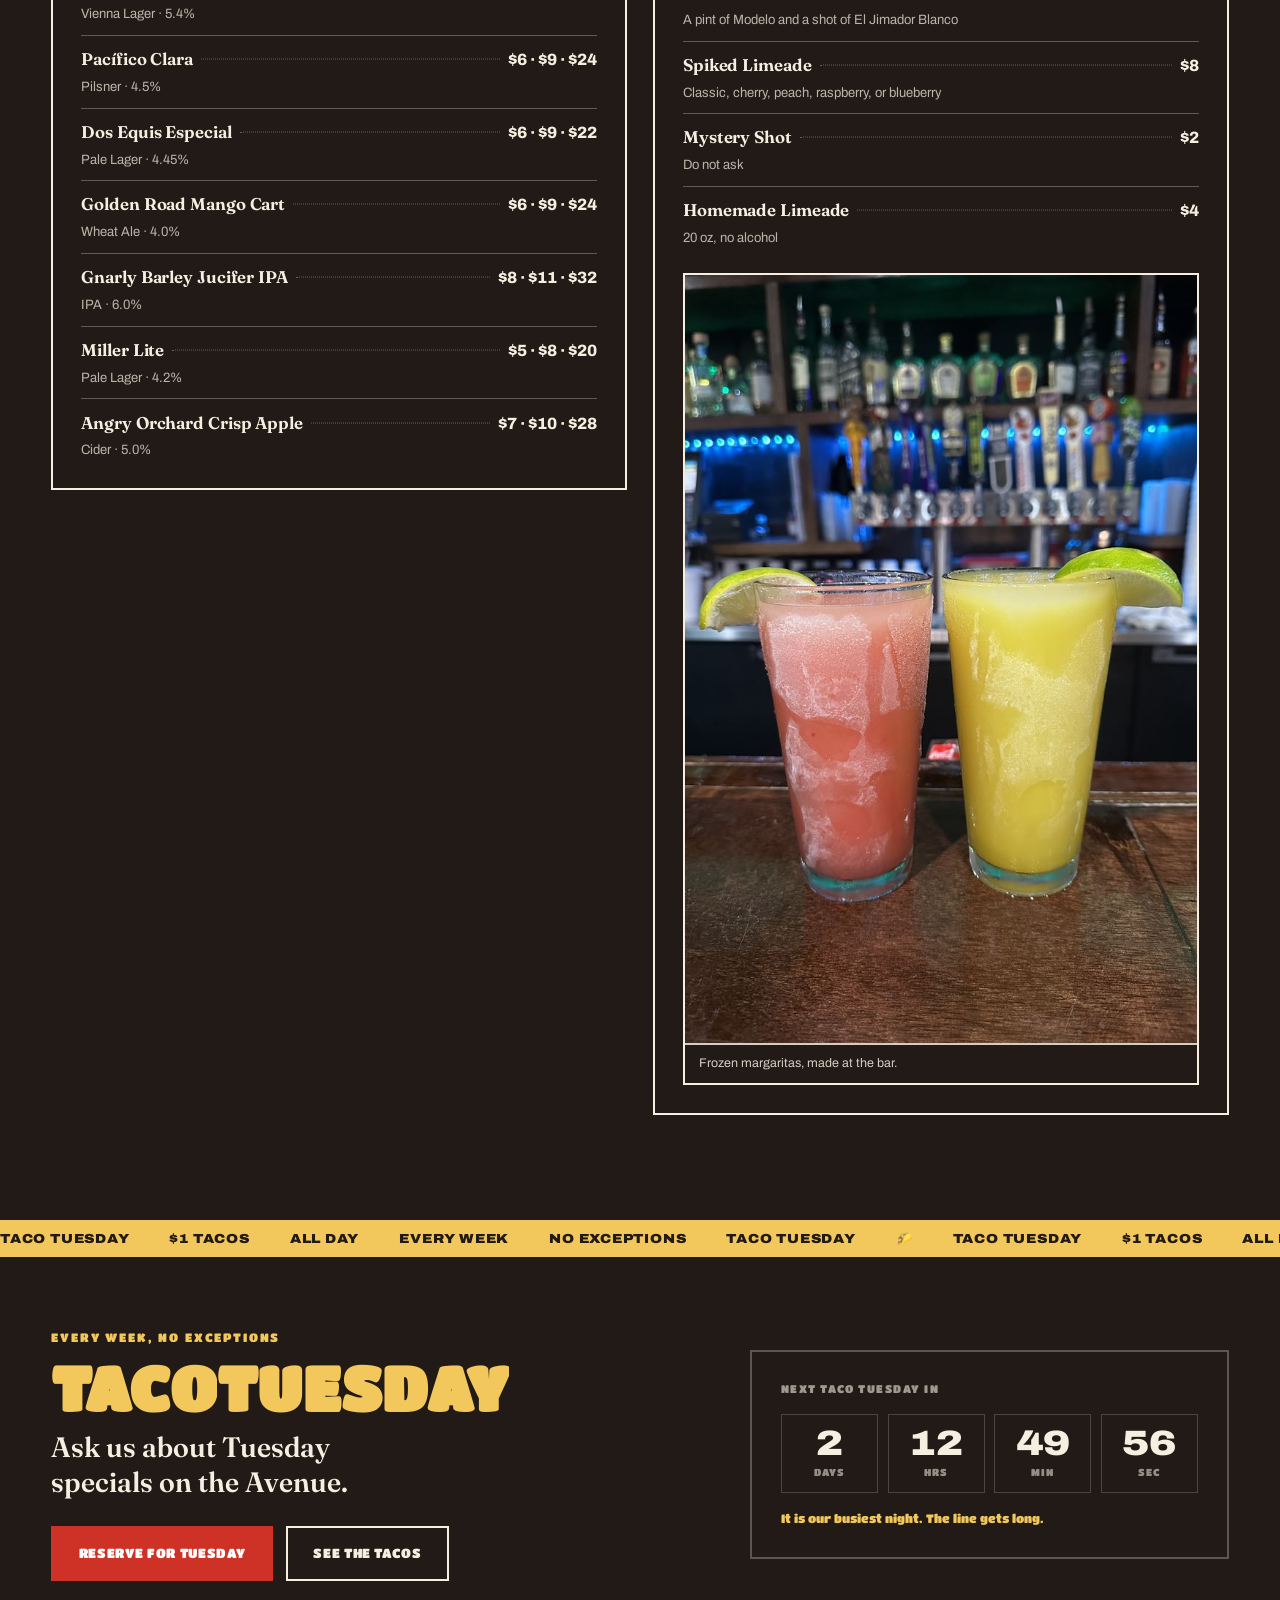
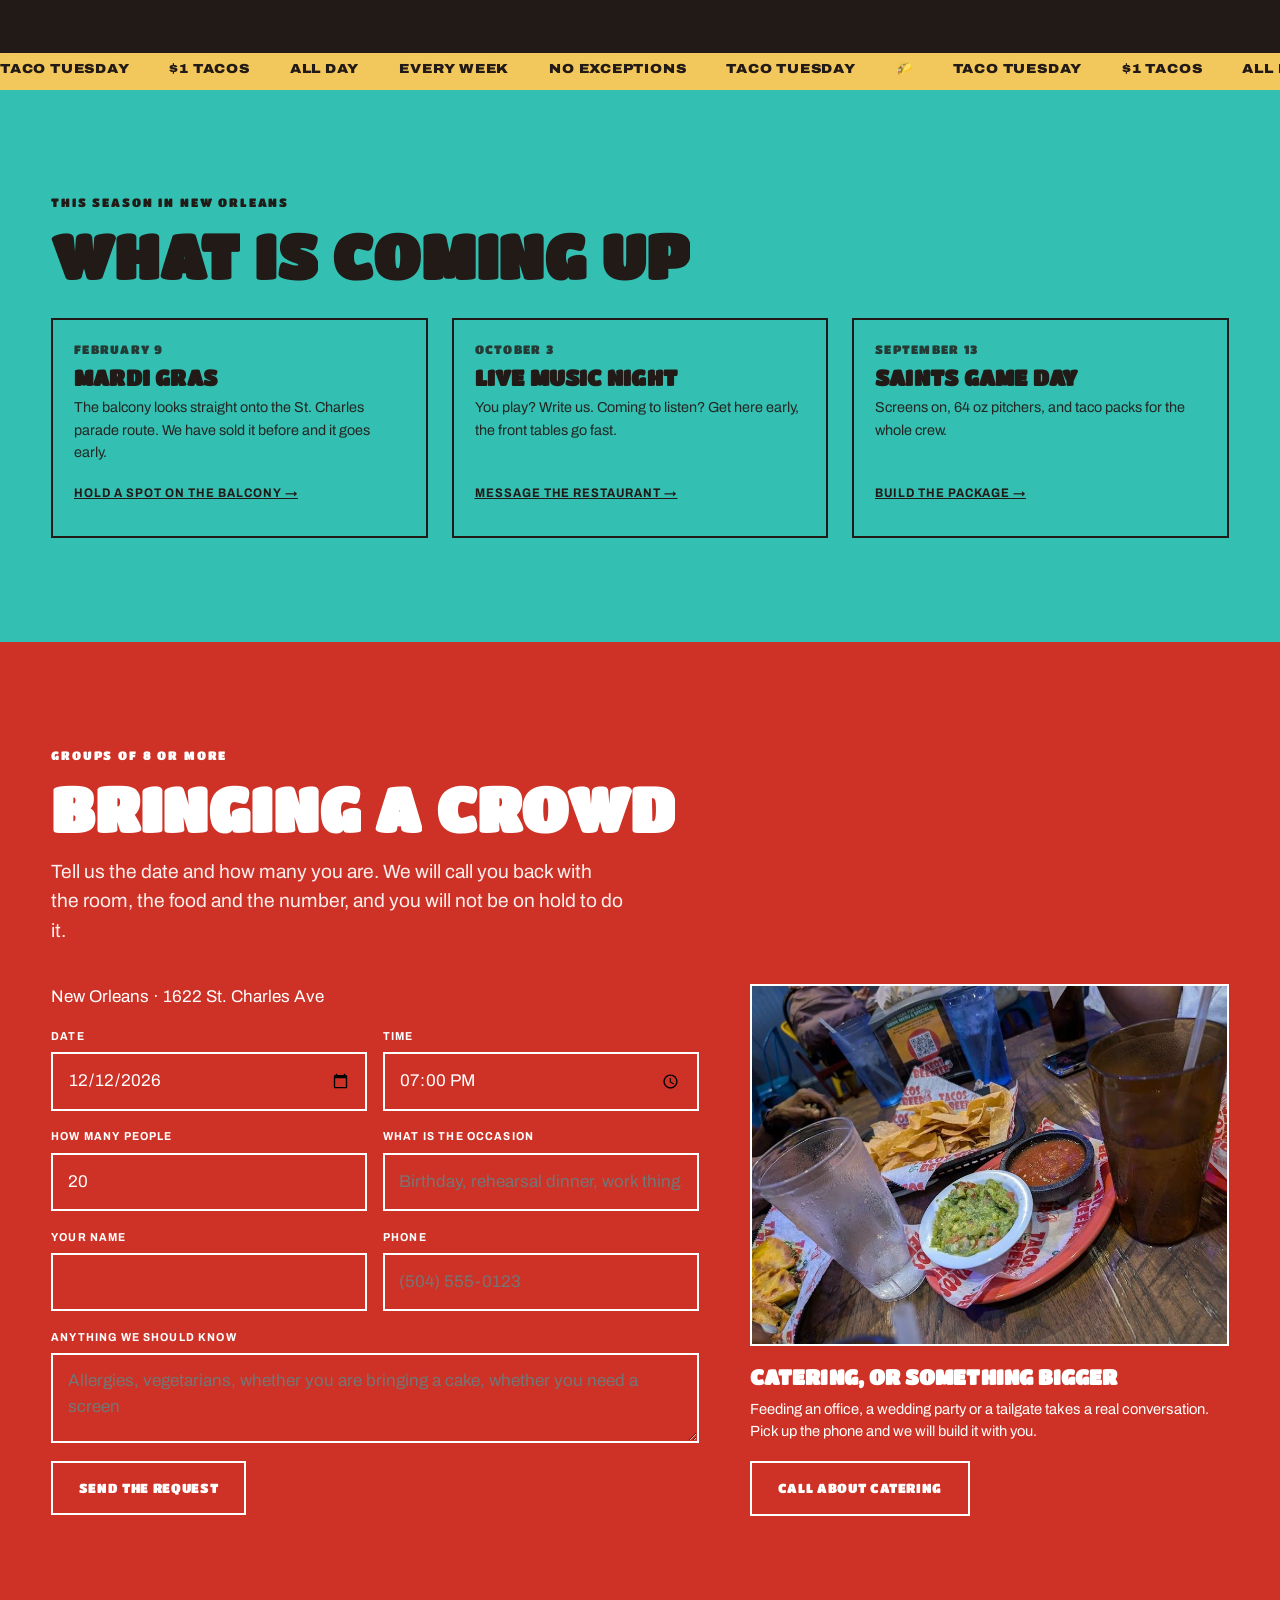
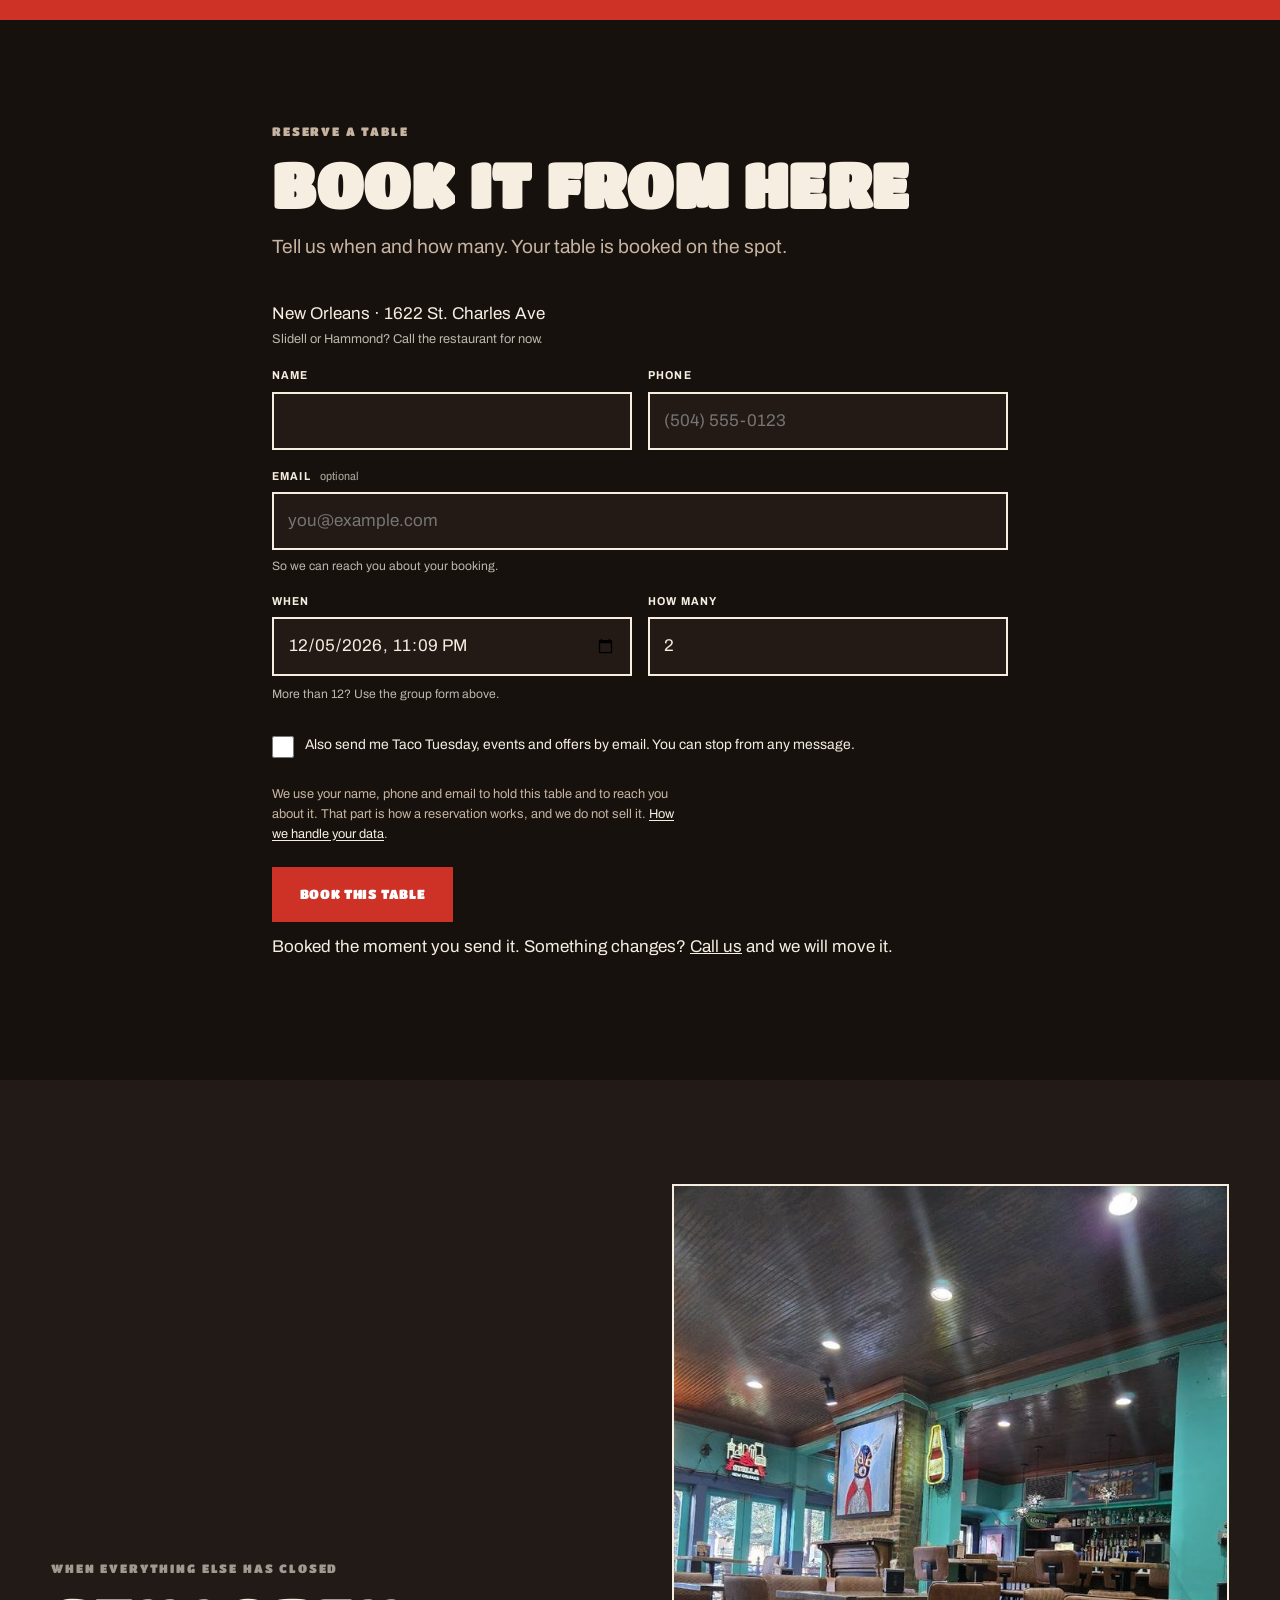
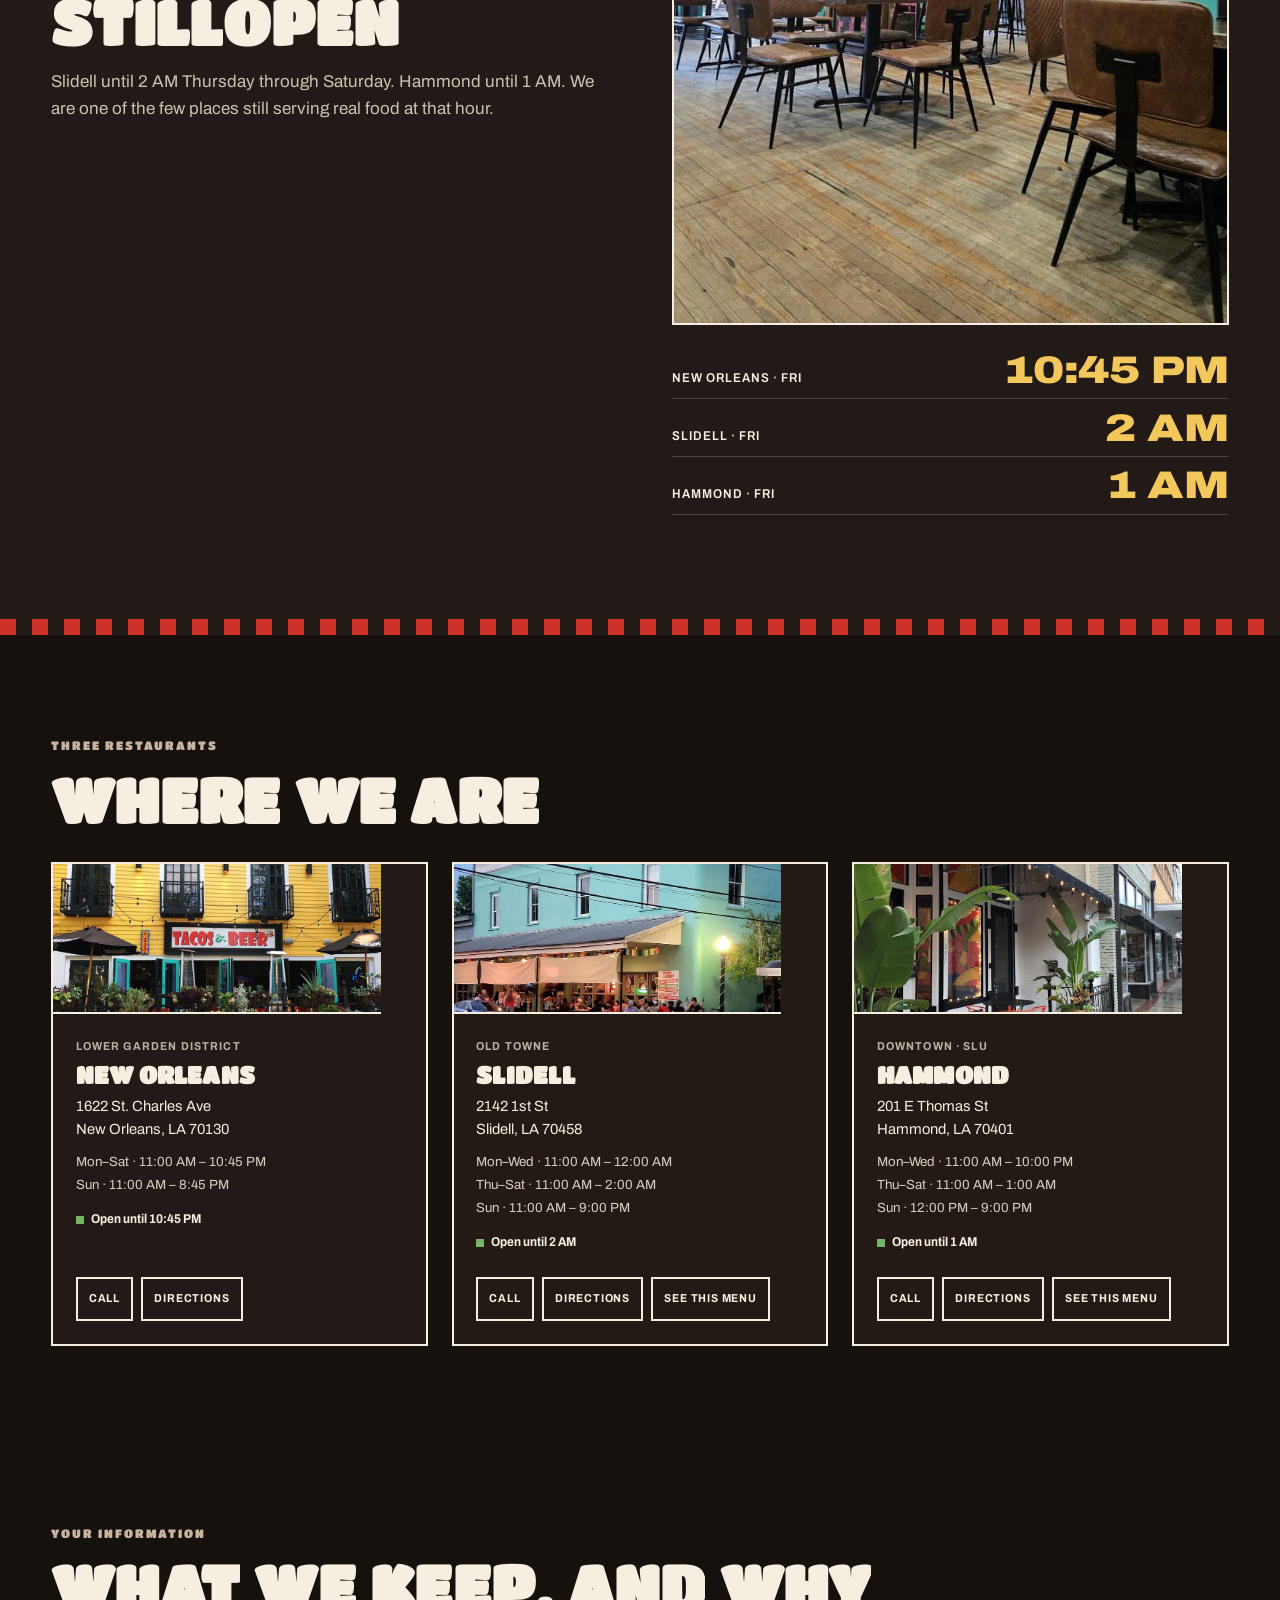
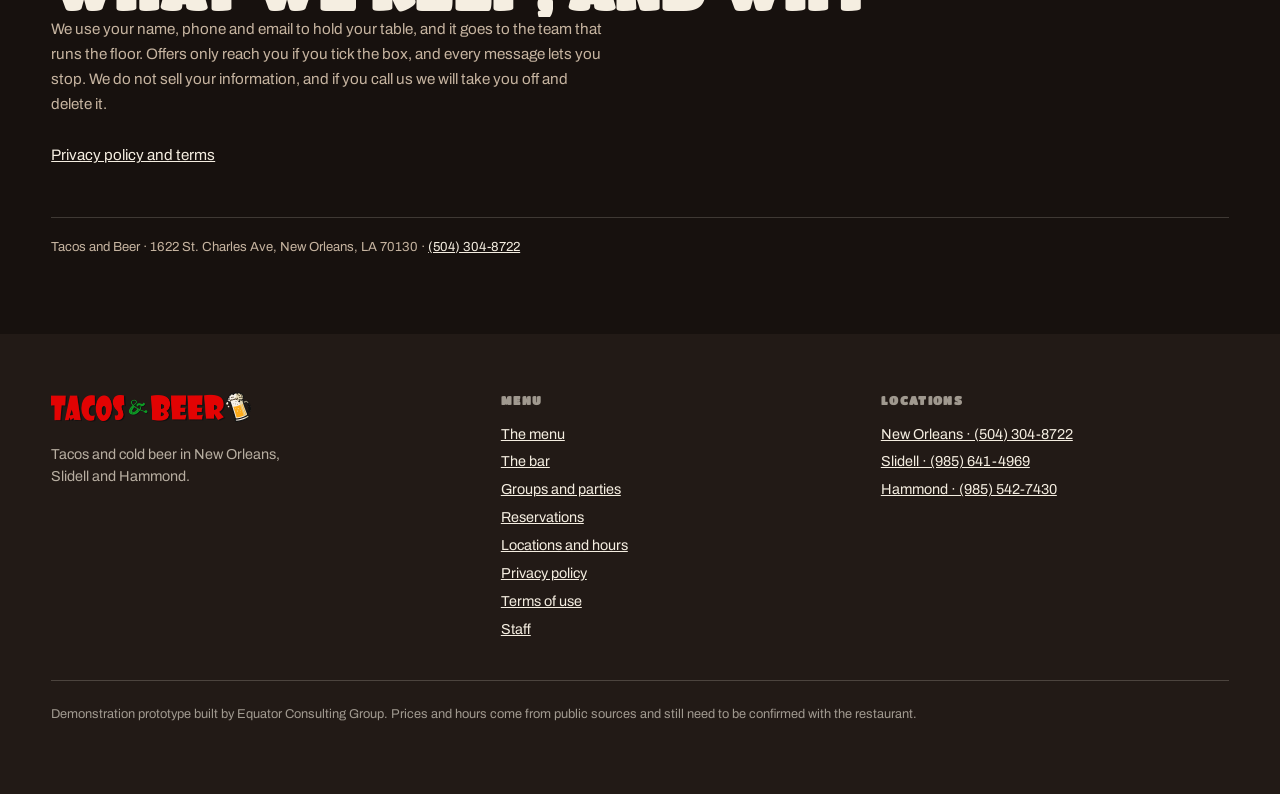
==== commit 87d6421a: "Reservas solo New Orleans, sin campo de local; admin abre en Upcoming si hoy esta vacio Co-Authored-" ====
--- a/index.html
+++ b/index.html
@@ -7,7 +7,7 @@
 <title>Tacos and Beer — New Orleans · Slidell · Hammond</title>
 <meta name="description" content="Tacos and cold beer in New Orleans, Slidell, and Hammond. Full menu, big tables for groups, and reservations you can make online.">
 <link rel="icon" href="img/favicon.svg" type="image/svg+xml">
-<link rel="stylesheet" href="styles.css?v13">
+<link rel="stylesheet" href="styles.css?v14">
 </head>
 <body>
 
@@ -216,14 +216,8 @@
 
     <div class="grupo-in">
       <form id="partyForm">
-        <div class="field">
-          <label for="pLoc">Which restaurant</label>
-          <select id="pLoc" required>
-            <option value="nola">New Orleans · St. Charles Ave</option>
-            <option value="slidell">Slidell · 1st St</option>
-            <option value="hammond">Hammond · Thomas St</option>
-          </select>
-        </div>
+        <input type="hidden" id="pLoc" value="nola">
+        <p class="solo-local">New Orleans · 1622 St. Charles Ave</p>
 
         <div class="grid2">
           <div class="field">
@@ -283,18 +277,13 @@
  <div class="reserva-col">
   <p class="eyebrow">Reserve a table</p>
   <h2 class="display">Book it from here</h2>
-  <p class="intro-sub" style="max-width:54ch">Tell us when you are coming and how many you are. Your table is booked on the spot. Nobody has to call you back and you do not have to wait for anyone to pick up.</p>
+  <p class="intro-sub" style="max-width:54ch">Tell us when and how many. Your table is booked on the spot.</p>
 
   <div class="reserva">
     <form id="waitForm">
-      <div class="field">
-        <label for="rLoc">Which restaurant</label>
-        <select id="rLoc" required>
-            <option value="nola">New Orleans · St. Charles Ave</option>
-            <option value="slidell">Slidell · 1st St</option>
-            <option value="hammond">Hammond · Thomas St</option>
-          </select>
-      </div>
+      <input type="hidden" id="rLoc" value="nola">
+      <p class="solo-local">New Orleans · 1622 St. Charles Ave
+        <span>Slidell or Hammond? Call the restaurant for now.</span></p>
 
       <div class="grid2">
         <div class="field">
@@ -449,7 +438,7 @@
 <div class="toast" id="toast" role="status" aria-live="polite"></div>
 
 <script type="application/ld+json" id="schema"></script>
-<script src="data.js?v13"></script>
-<script src="app.js?v13"></script>
+<script src="data.js?v14"></script>
+<script src="app.js?v14"></script>
 </body>
 </html>
--- a/styles.css
+++ b/styles.css
@@ -330,6 +330,9 @@
 /* Al salir del `.field` dejó de alcanzarle `.field .hint`, y salía a tamaño de
    cuerpo. Se le repite aquí el tamaño de pista. */
 .pista-fila{font-size:.76rem;opacity:.75;margin:-.5rem 0 1.1rem}
+/* El local fijo de las reservas: se lee como dato, no como campo. */
+.solo-local{margin:0 0 1.1rem;font-weight:600}
+.solo-local span{display:block;font-weight:400;font-size:.8rem;opacity:.75;margin-top:.2rem}
 /* ---------- permiso de datos ----------
    La casilla arranca vacía y el área de toque es la etiqueta entera, que es lo
    que un dedo acierta. La nota de abajo explica lo que hace falta para reservar,
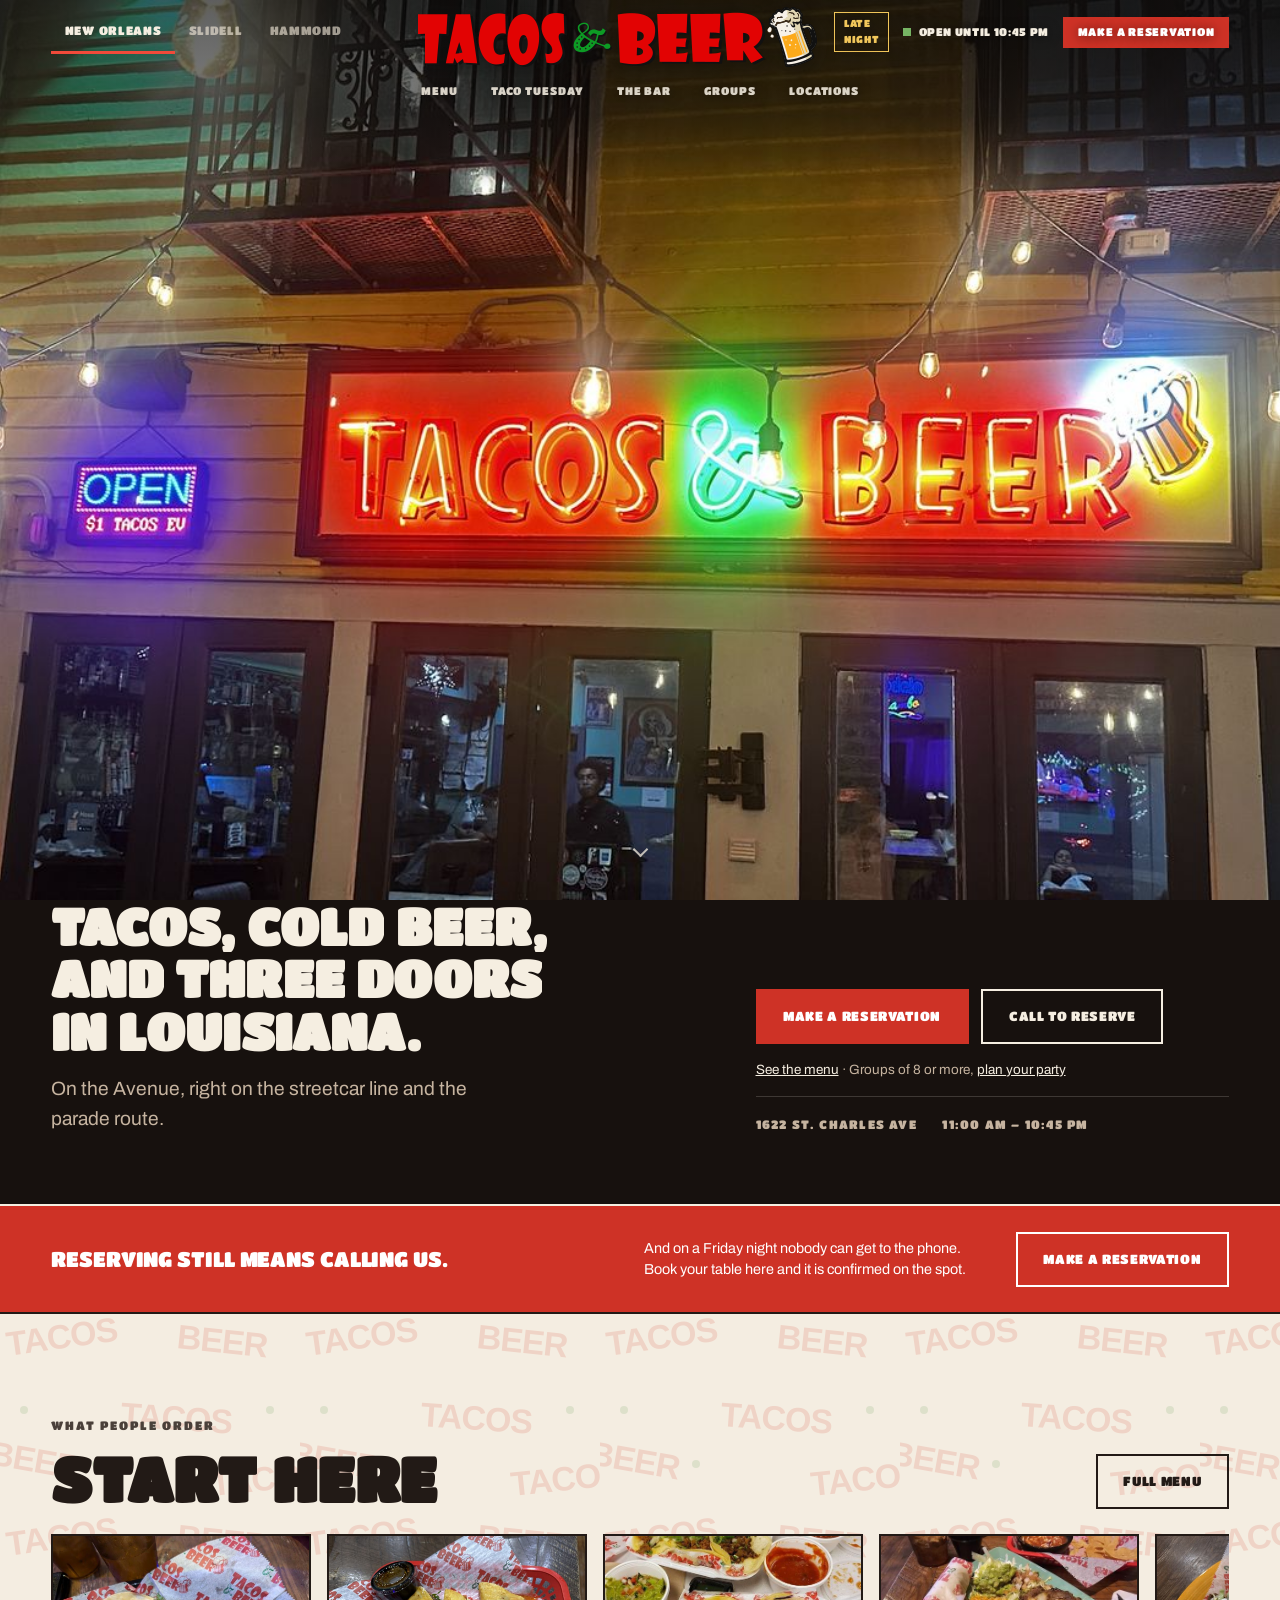
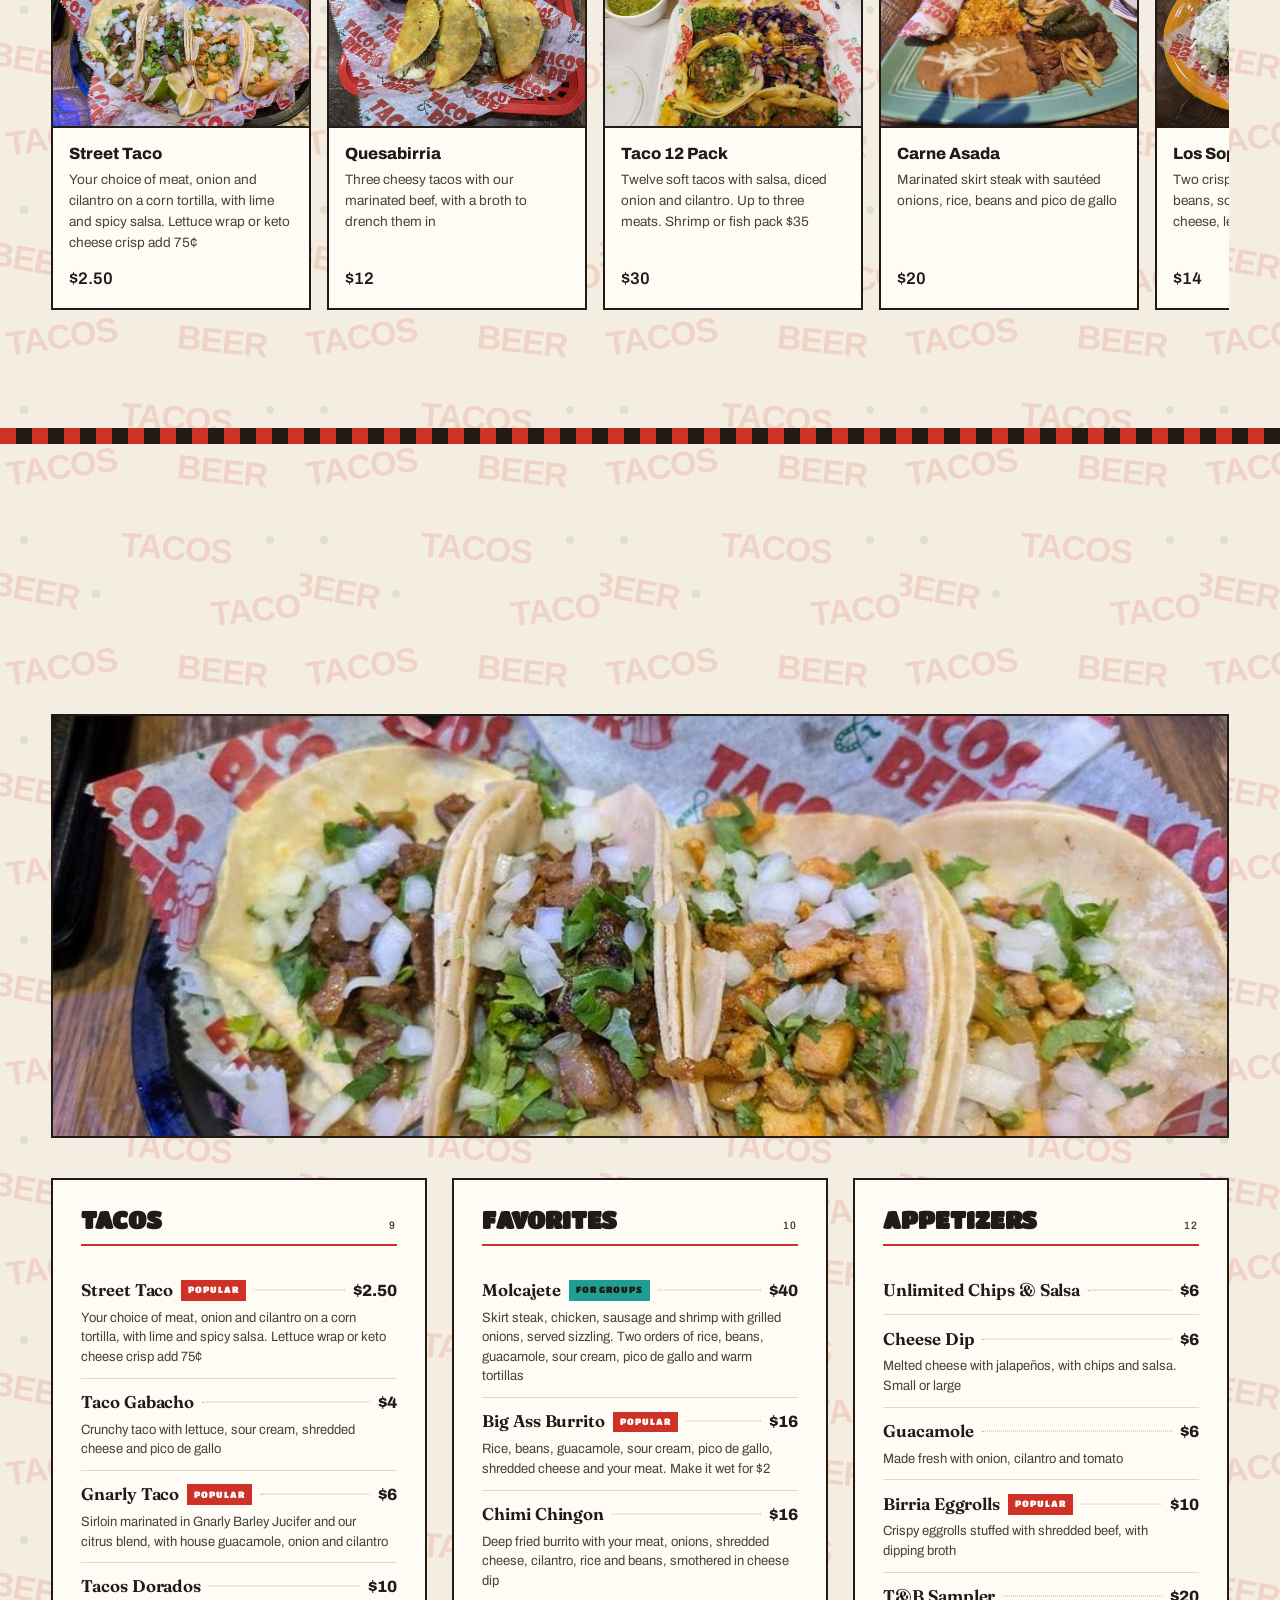
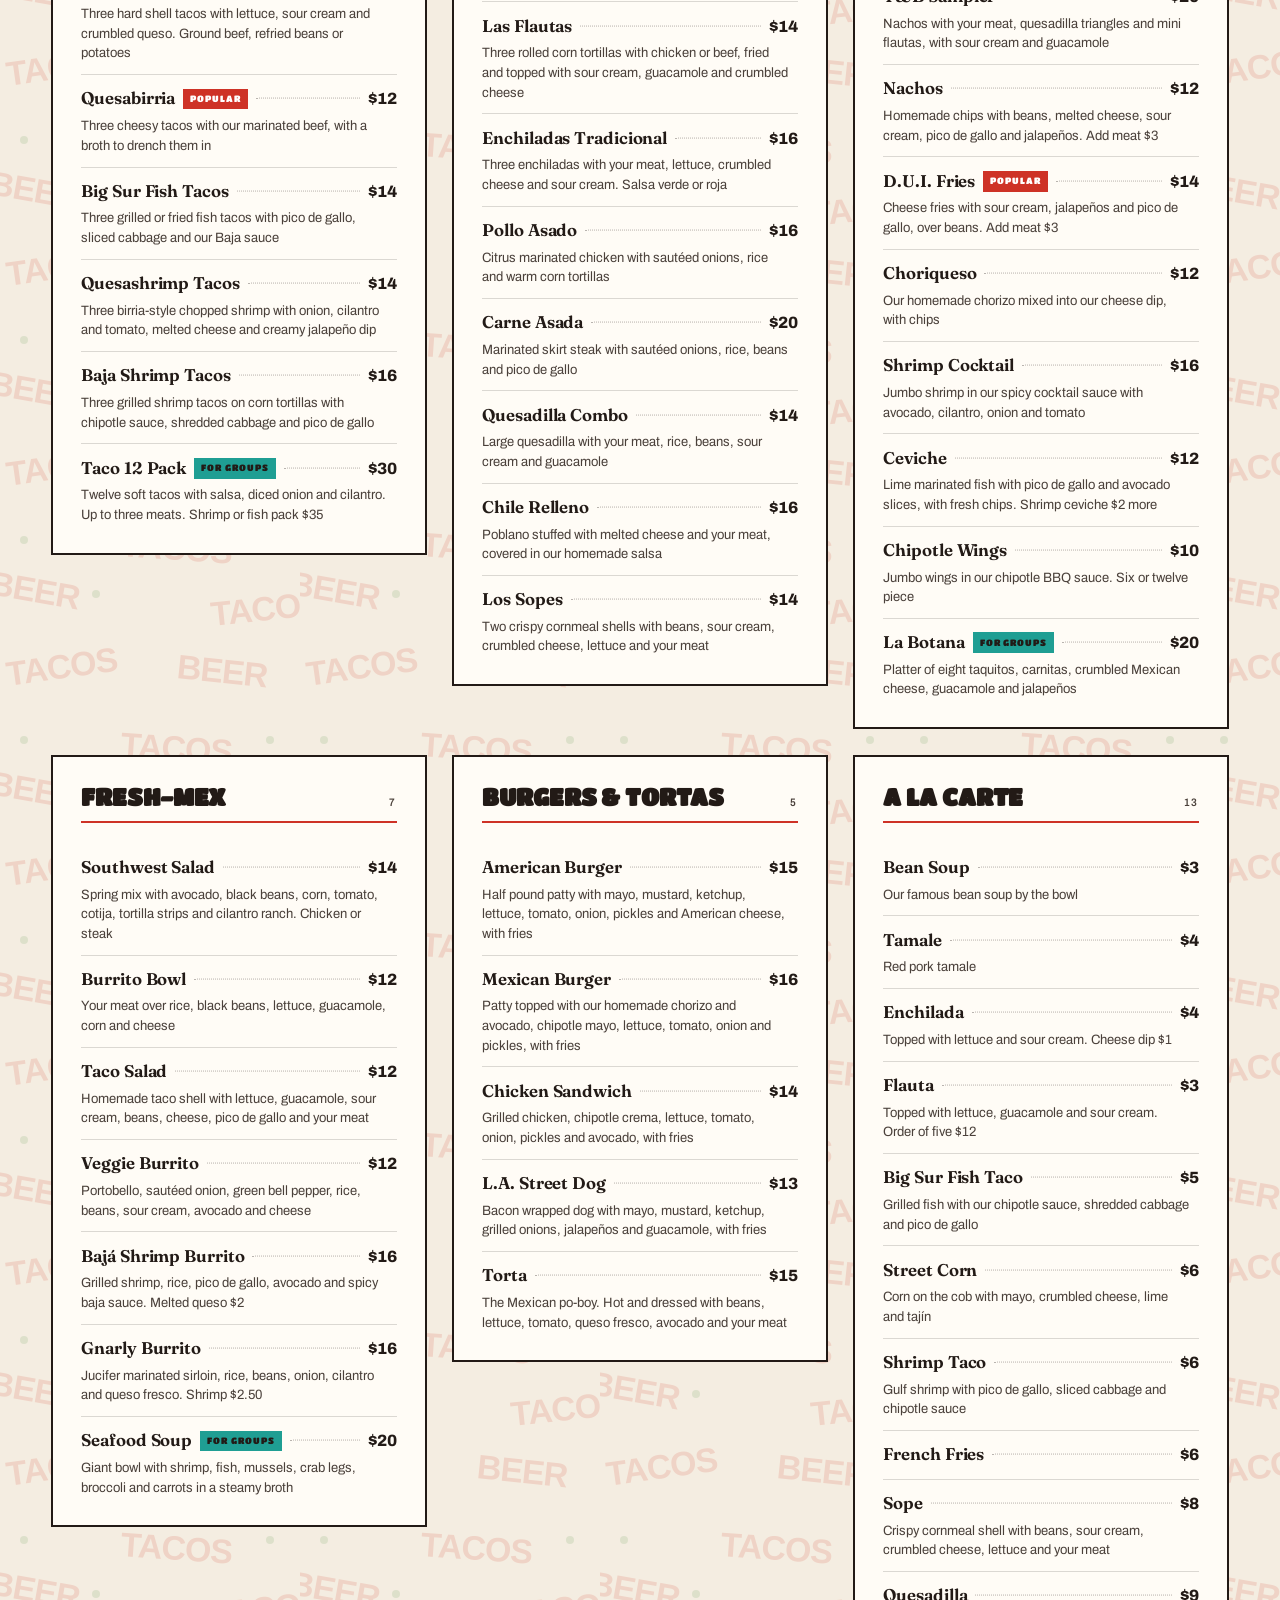
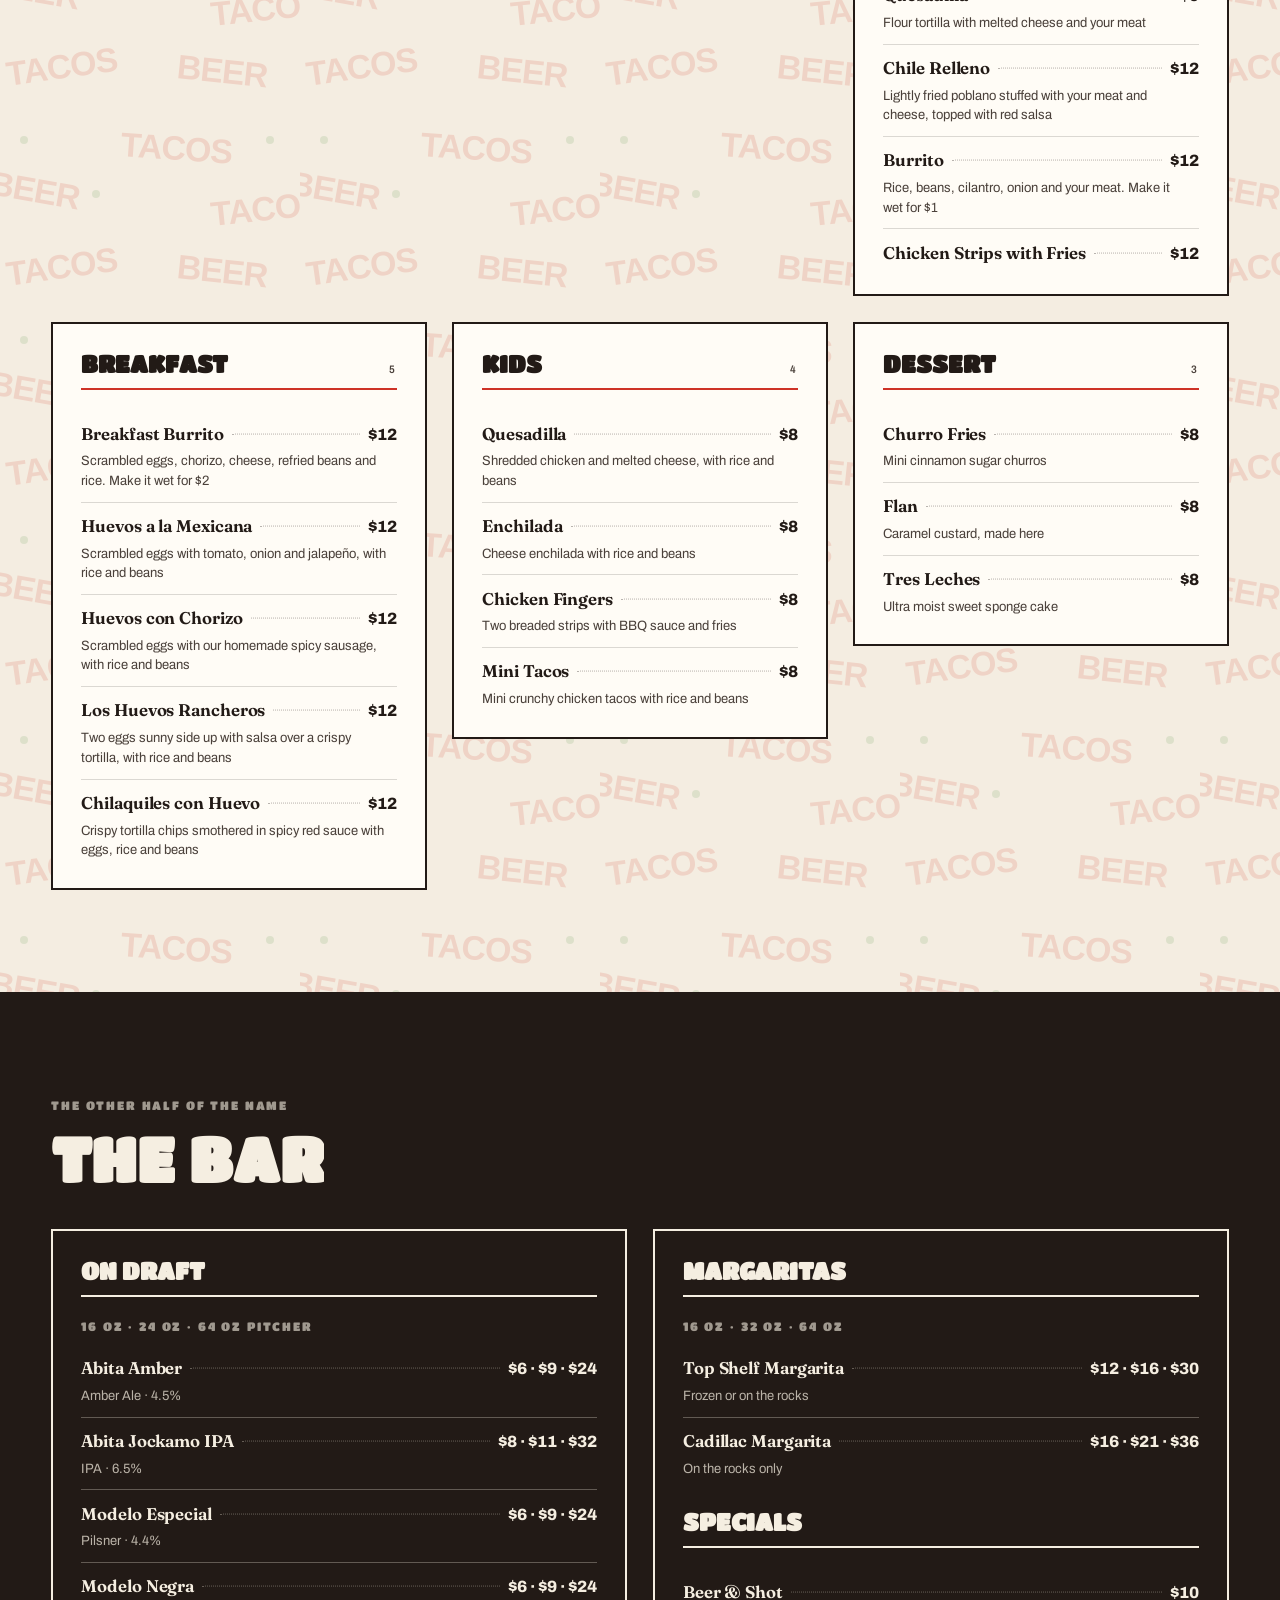
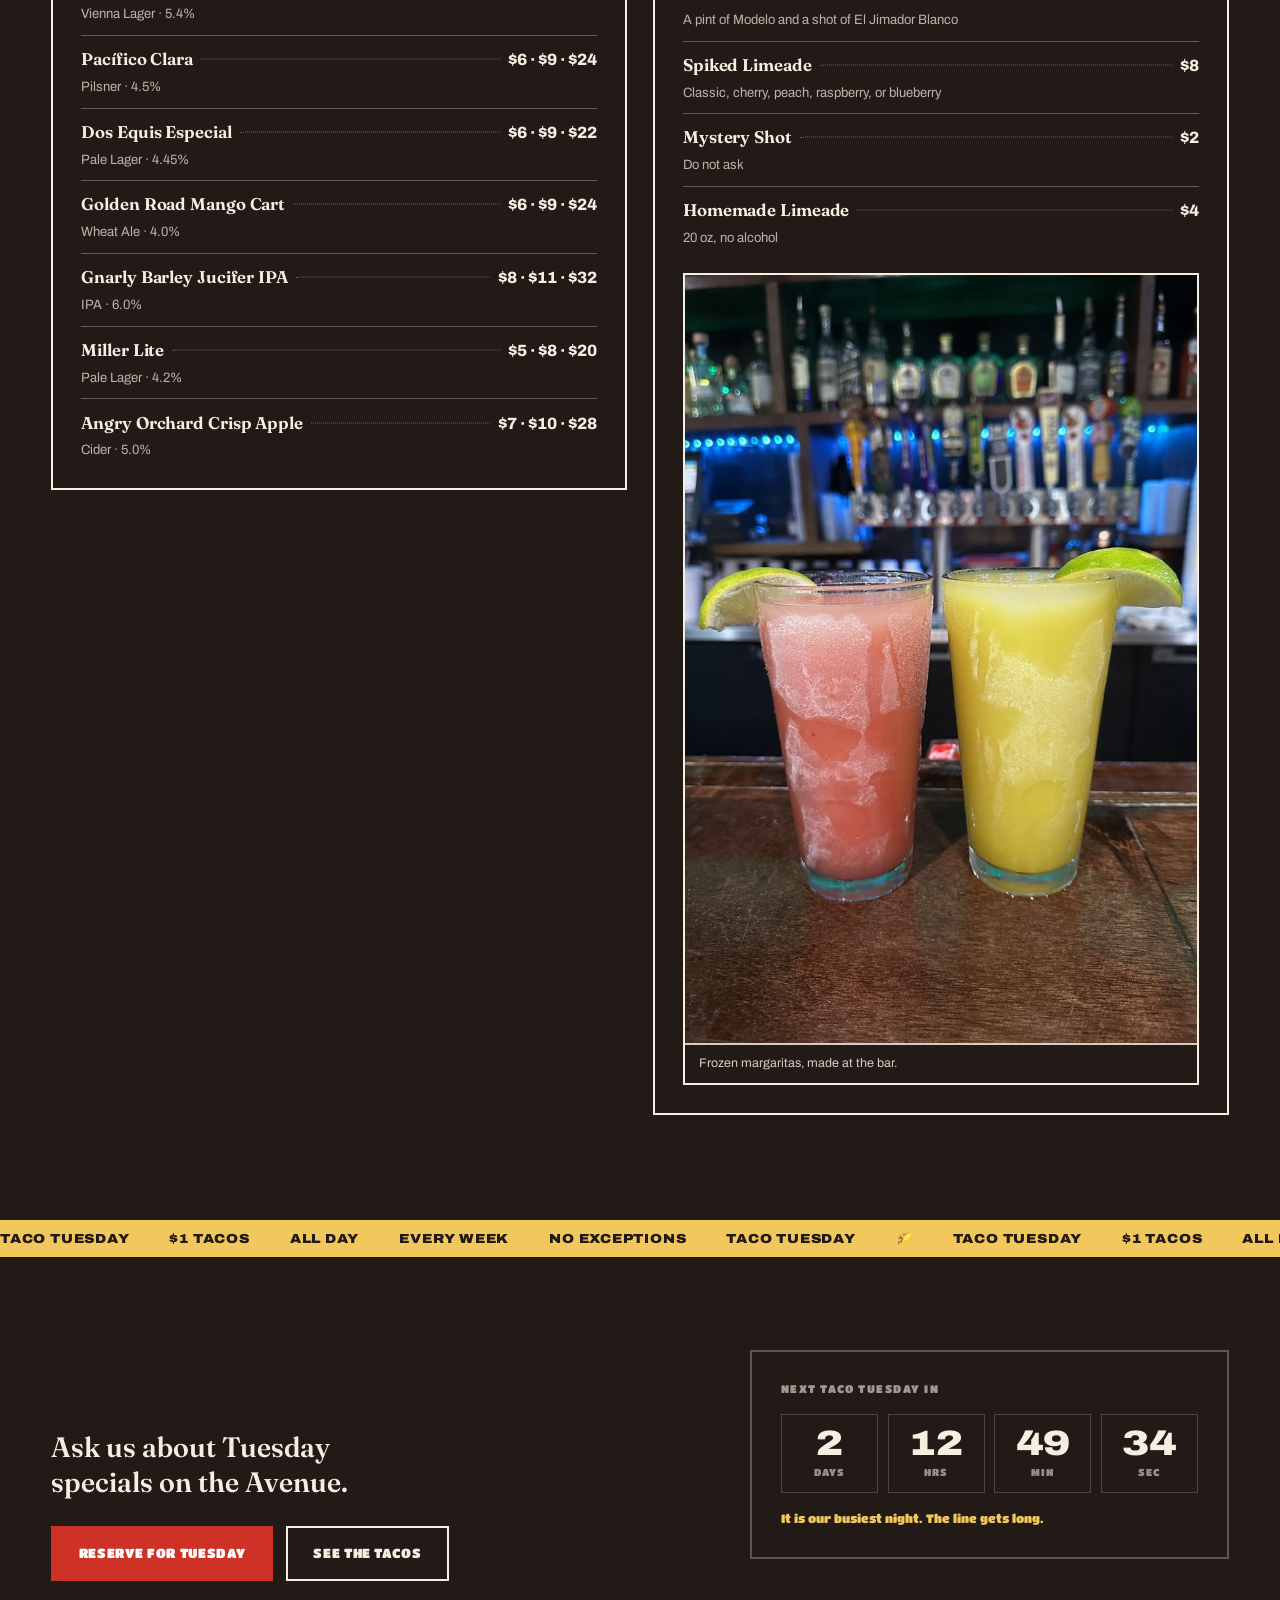
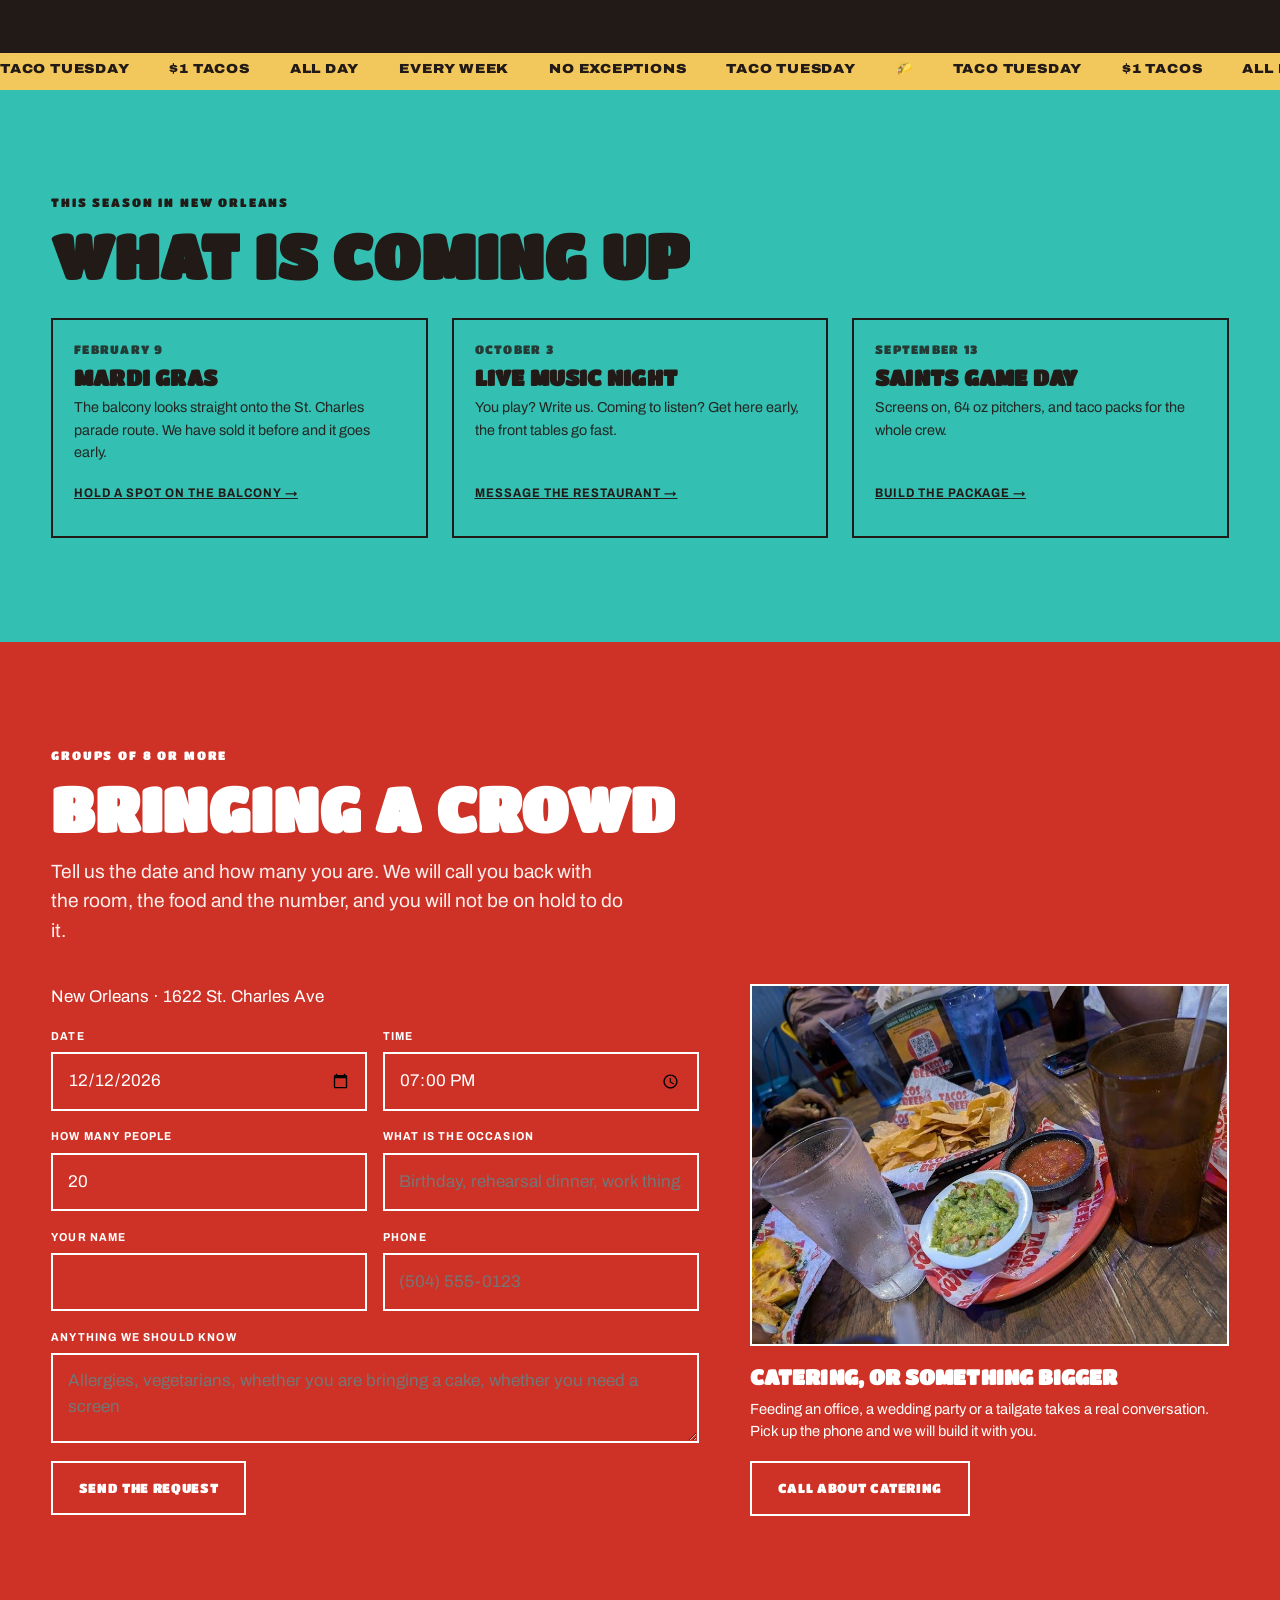
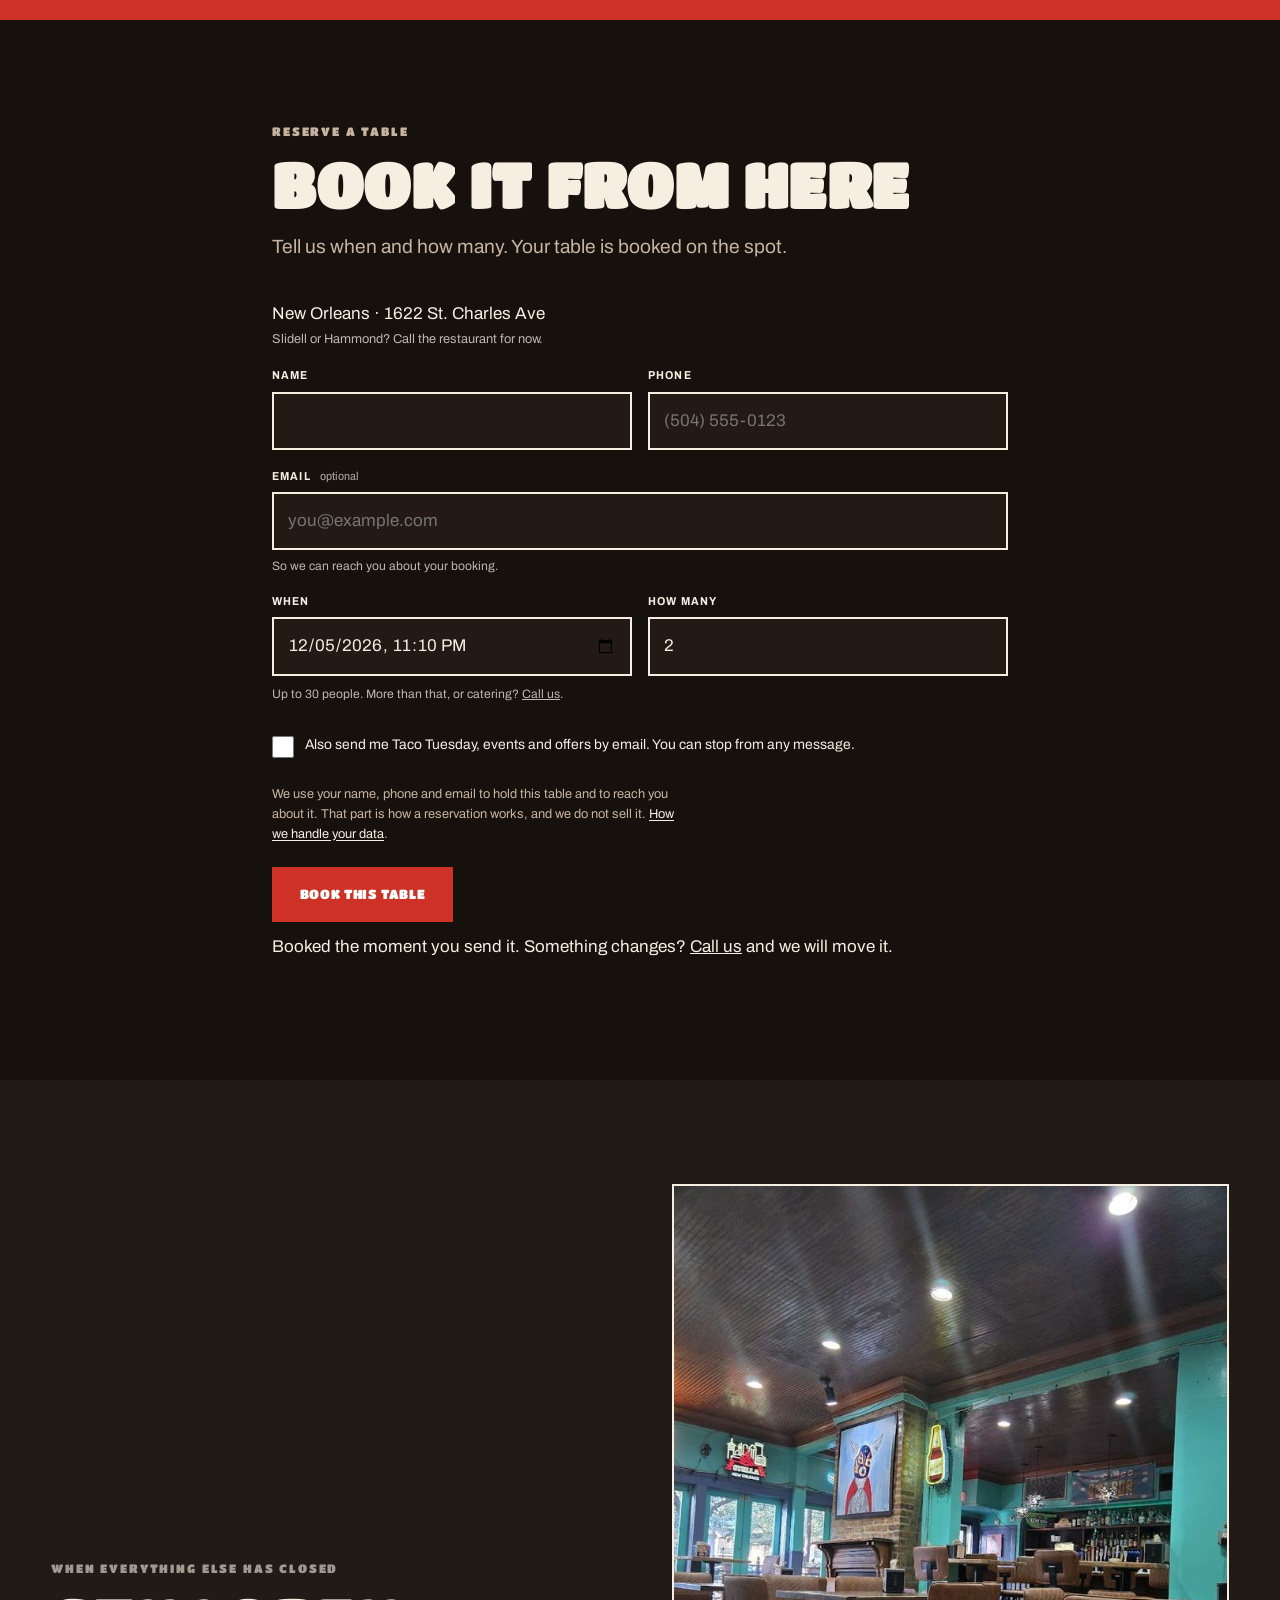
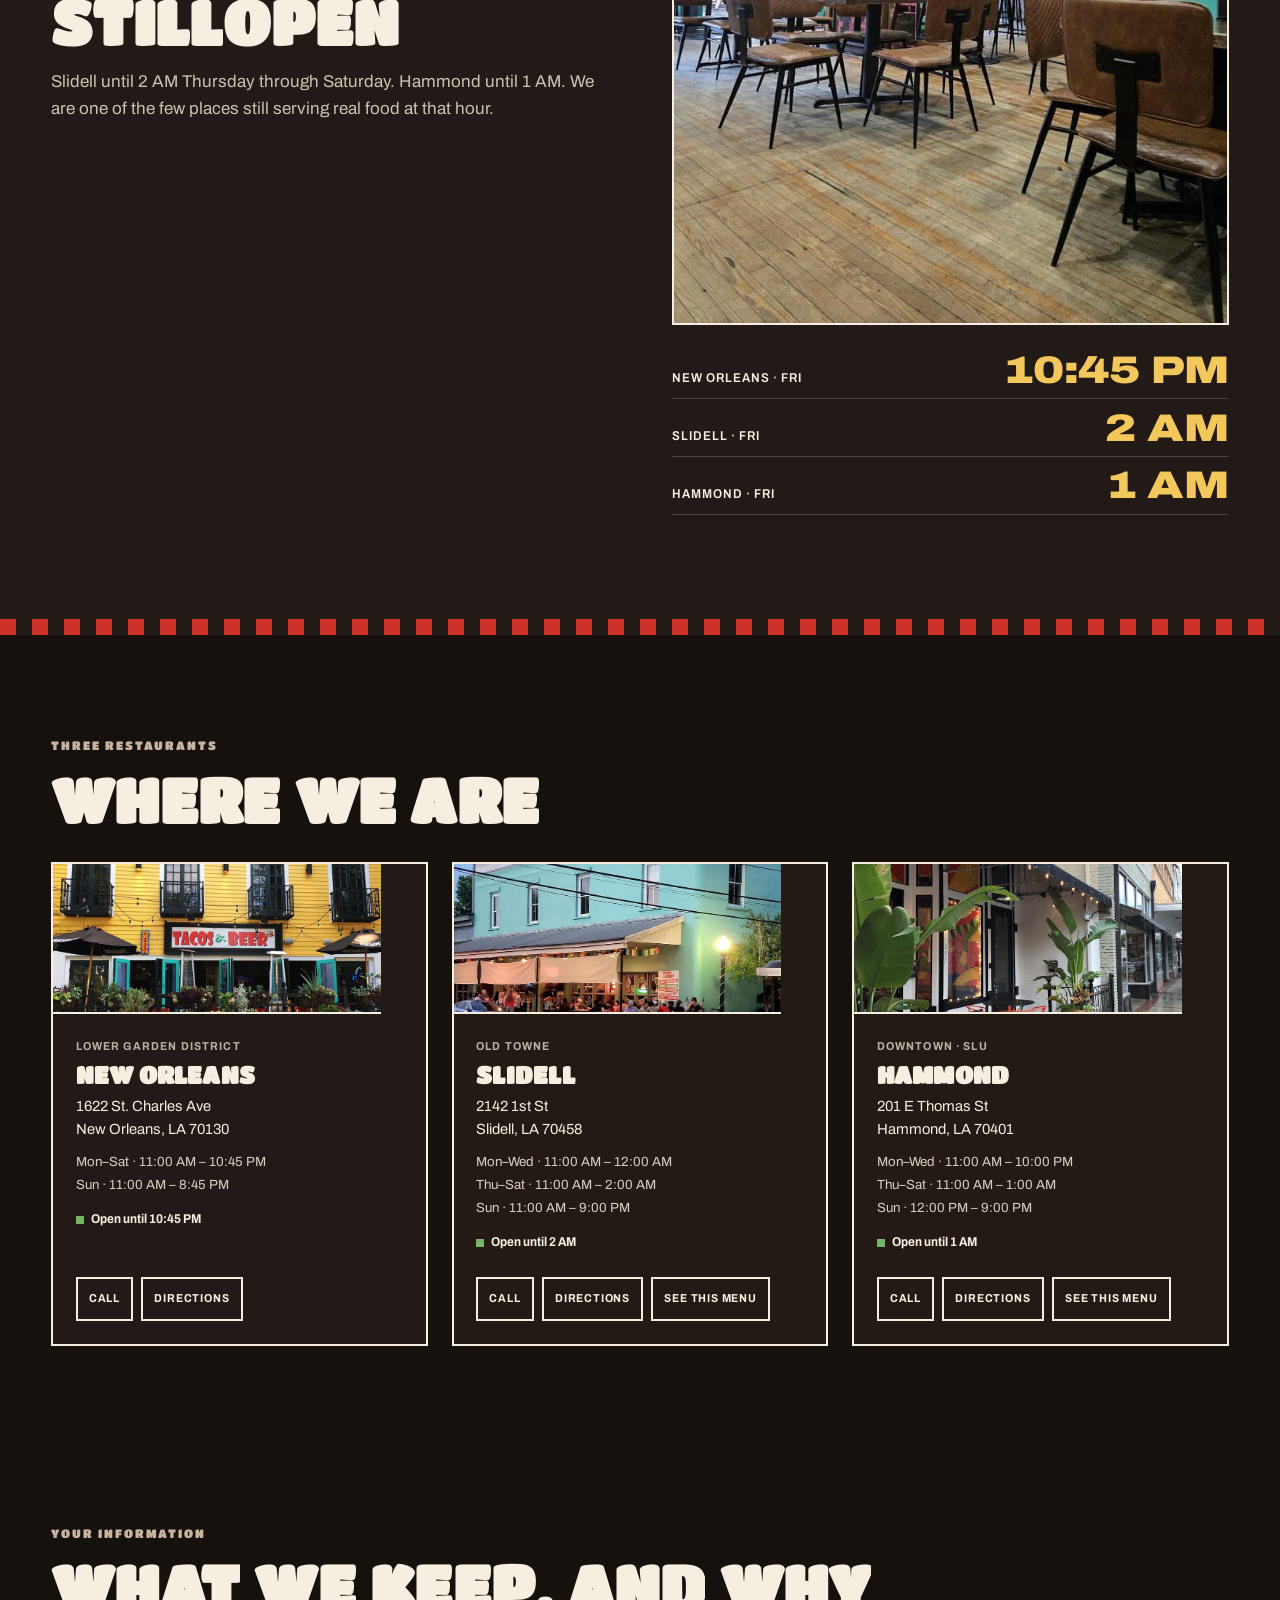
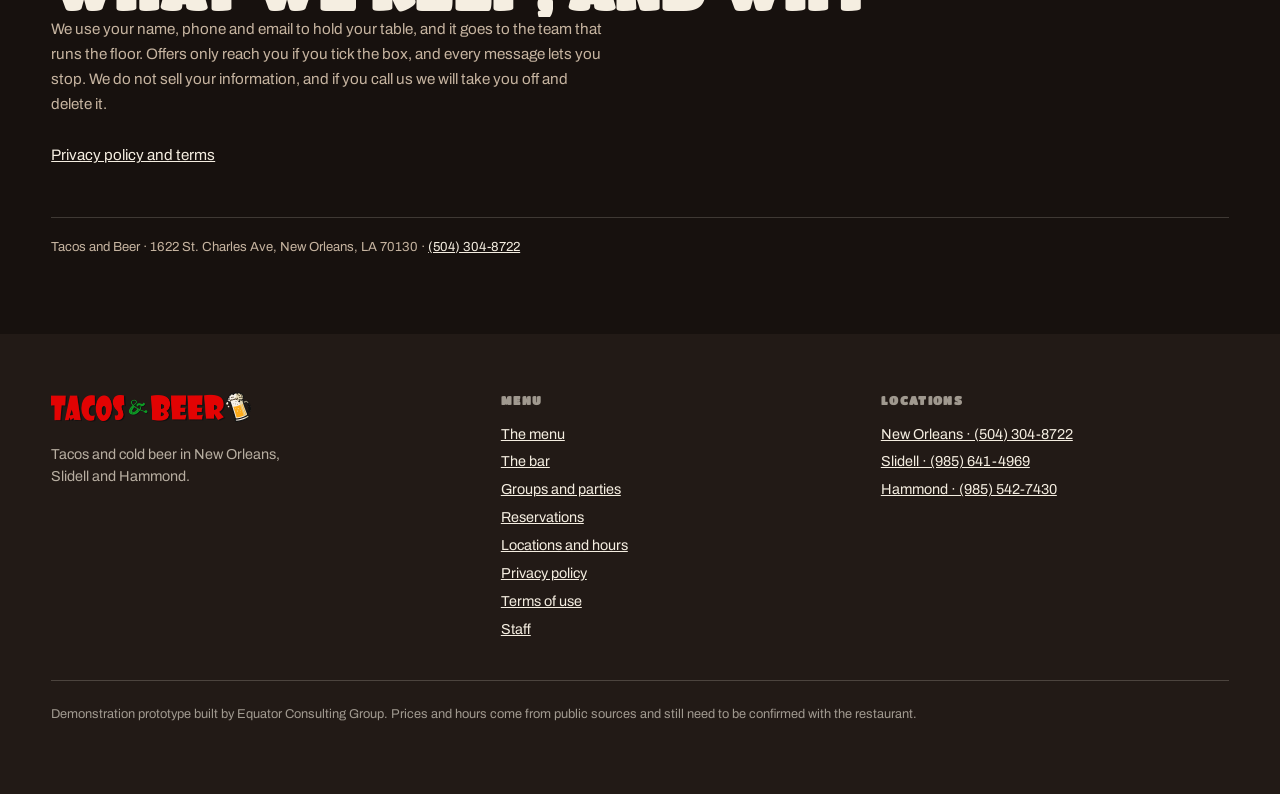
==== commit fd257093: "Mesa de hasta 30 personas; mas o catering, llamar Co-Authored-By: Claude Opus 5.5 <noreply@anthropic" ====
--- a/index.html
+++ b/index.html
@@ -7,7 +7,7 @@
 <title>Tacos and Beer — New Orleans · Slidell · Hammond</title>
 <meta name="description" content="Tacos and cold beer in New Orleans, Slidell, and Hammond. Full menu, big tables for groups, and reservations you can make online.">
 <link rel="icon" href="img/favicon.svg" type="image/svg+xml">
-<link rel="stylesheet" href="styles.css?v14">
+<link rel="stylesheet" href="styles.css?v15">
 </head>
 <body>
 
@@ -310,11 +310,11 @@
         </div>
         <div class="field">
           <label for="rSize">How many</label>
-          <input type="number" id="rSize" min="1" max="12" value="2" step="1" required
+          <input type="number" id="rSize" min="1" max="30" value="2" step="1" required
                  inputmode="numeric" aria-describedby="pistaSize">
         </div>
       </div>
-      <p class="hint pista-fila" id="pistaSize">More than 12? Use the group form above.</p>
+      <p class="hint pista-fila" id="pistaSize">Up to 30 people. More than that, or catering? <a href="tel:+15043048722">Call us</a>.</p>
 
       <div class="permiso">
         <label class="permiso-check">
@@ -438,7 +438,7 @@
 <div class="toast" id="toast" role="status" aria-live="polite"></div>
 
 <script type="application/ld+json" id="schema"></script>
-<script src="data.js?v14"></script>
-<script src="app.js?v14"></script>
+<script src="data.js?v15"></script>
+<script src="app.js?v15"></script>
 </body>
 </html>
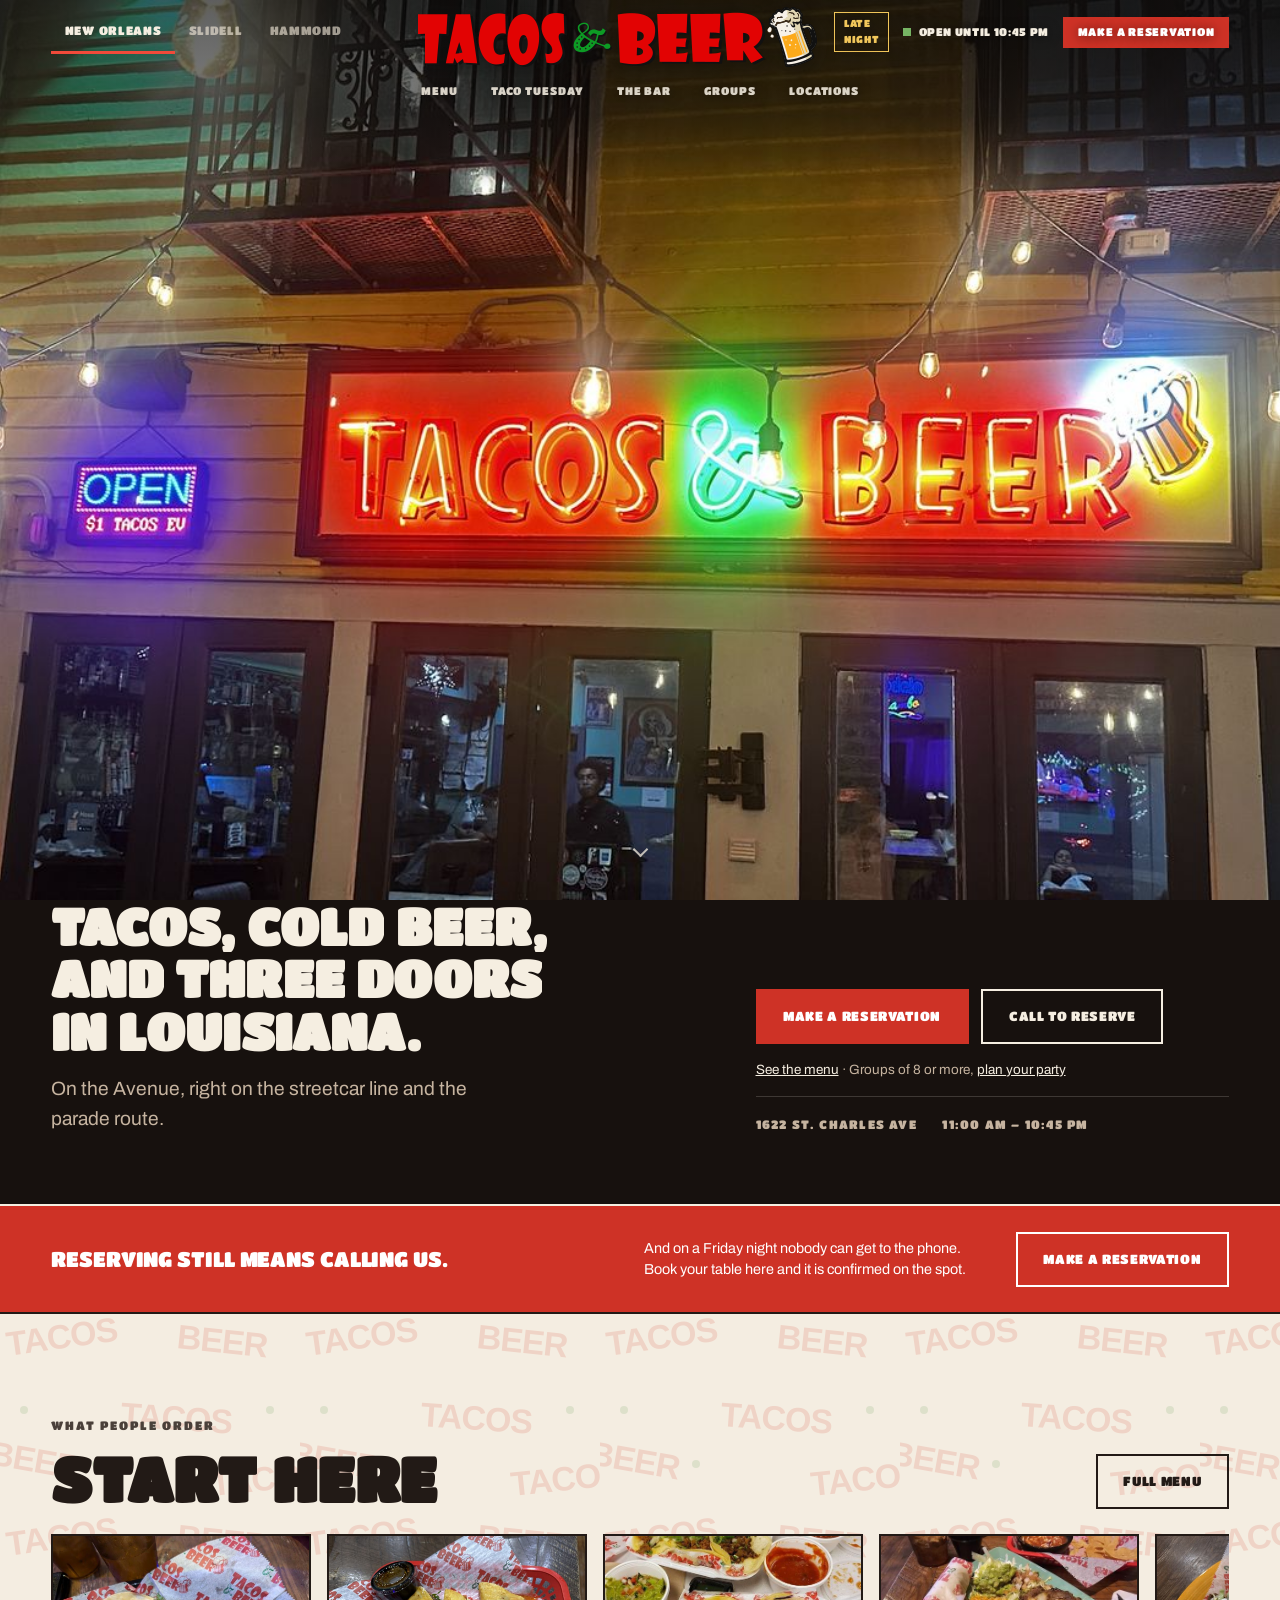
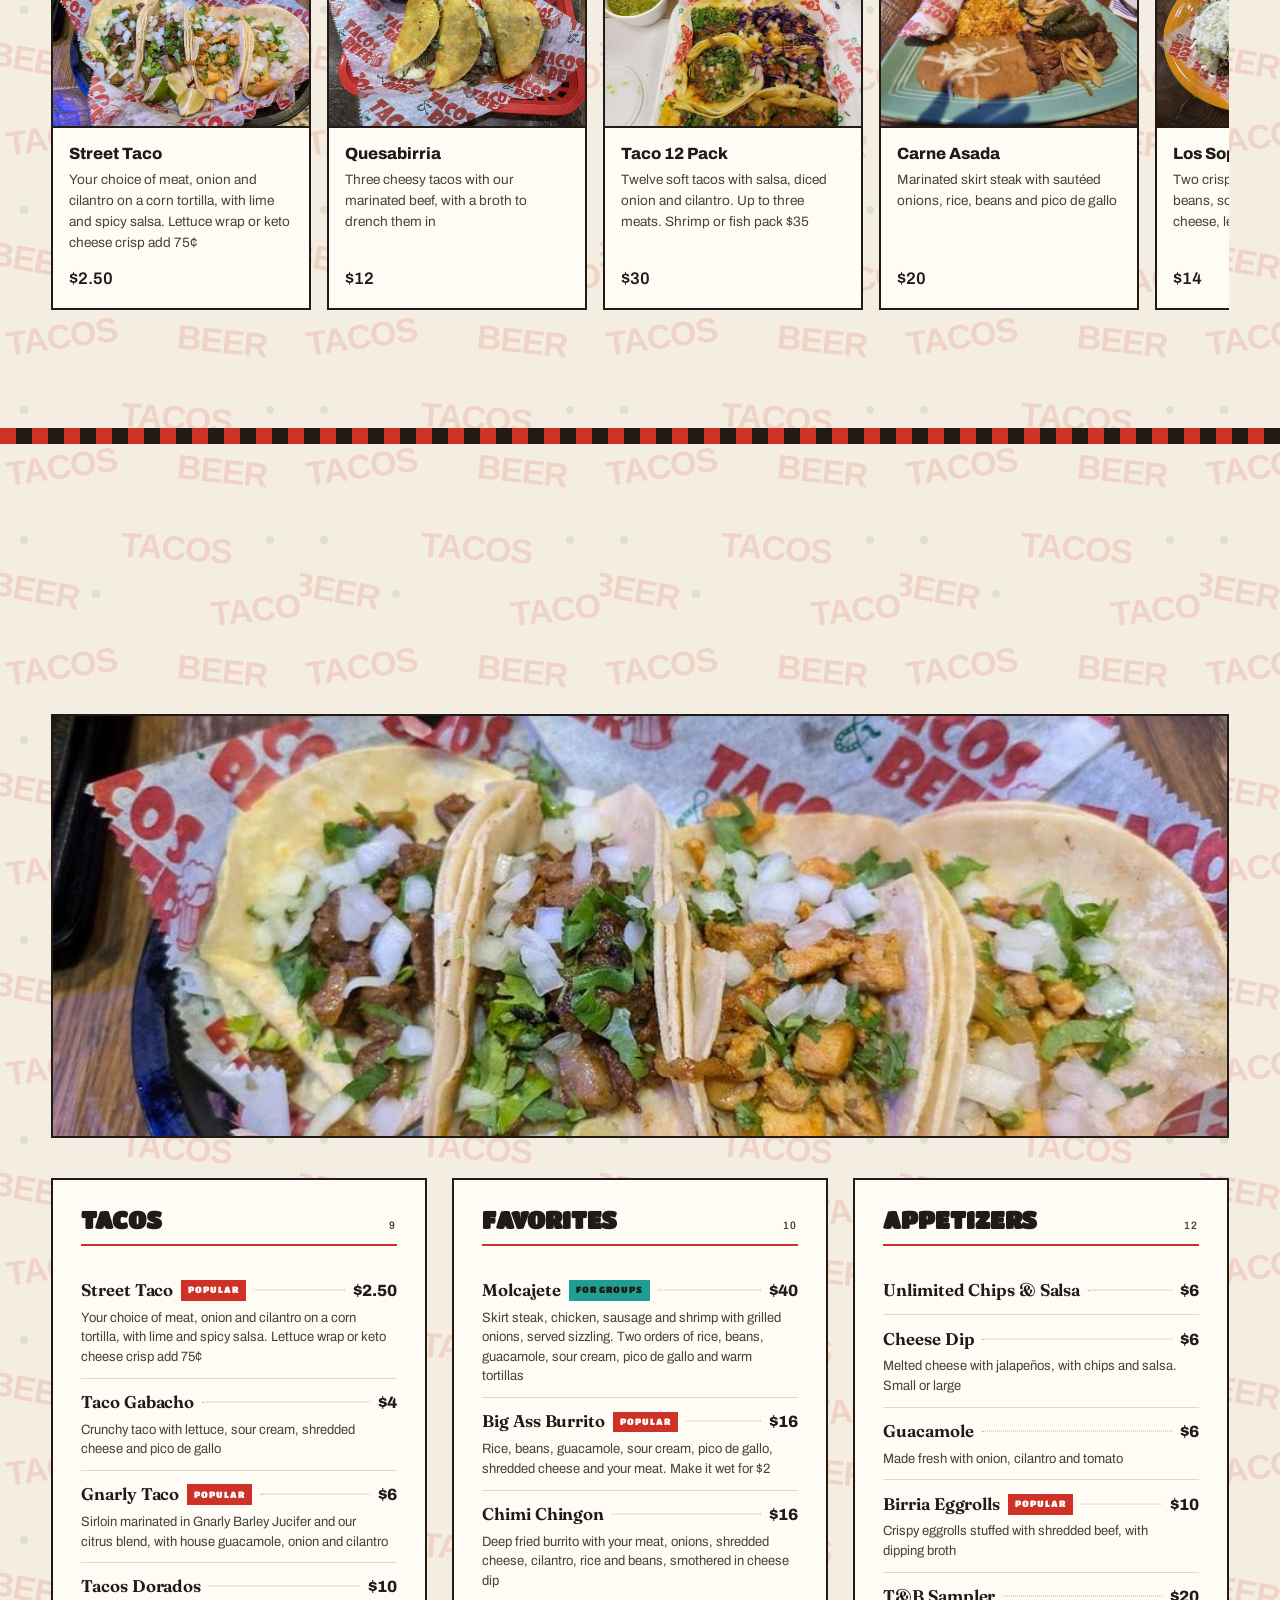
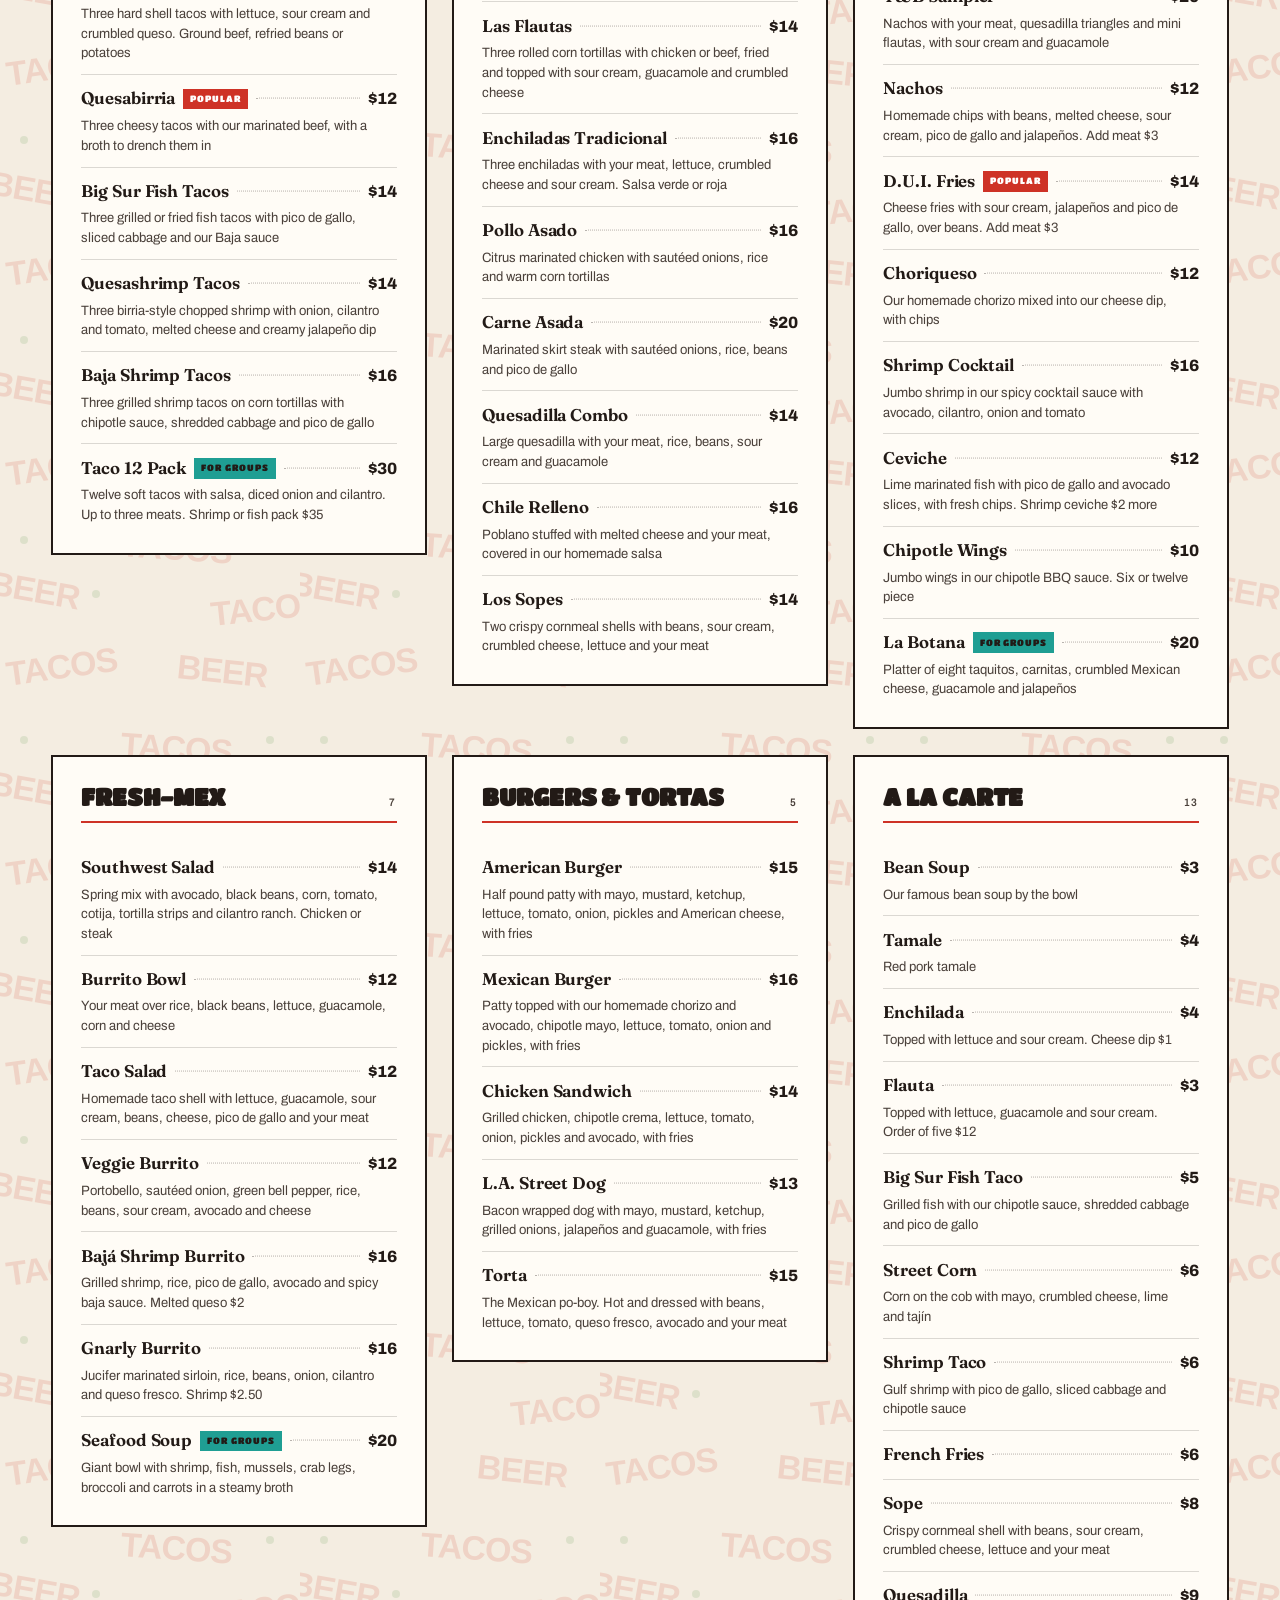
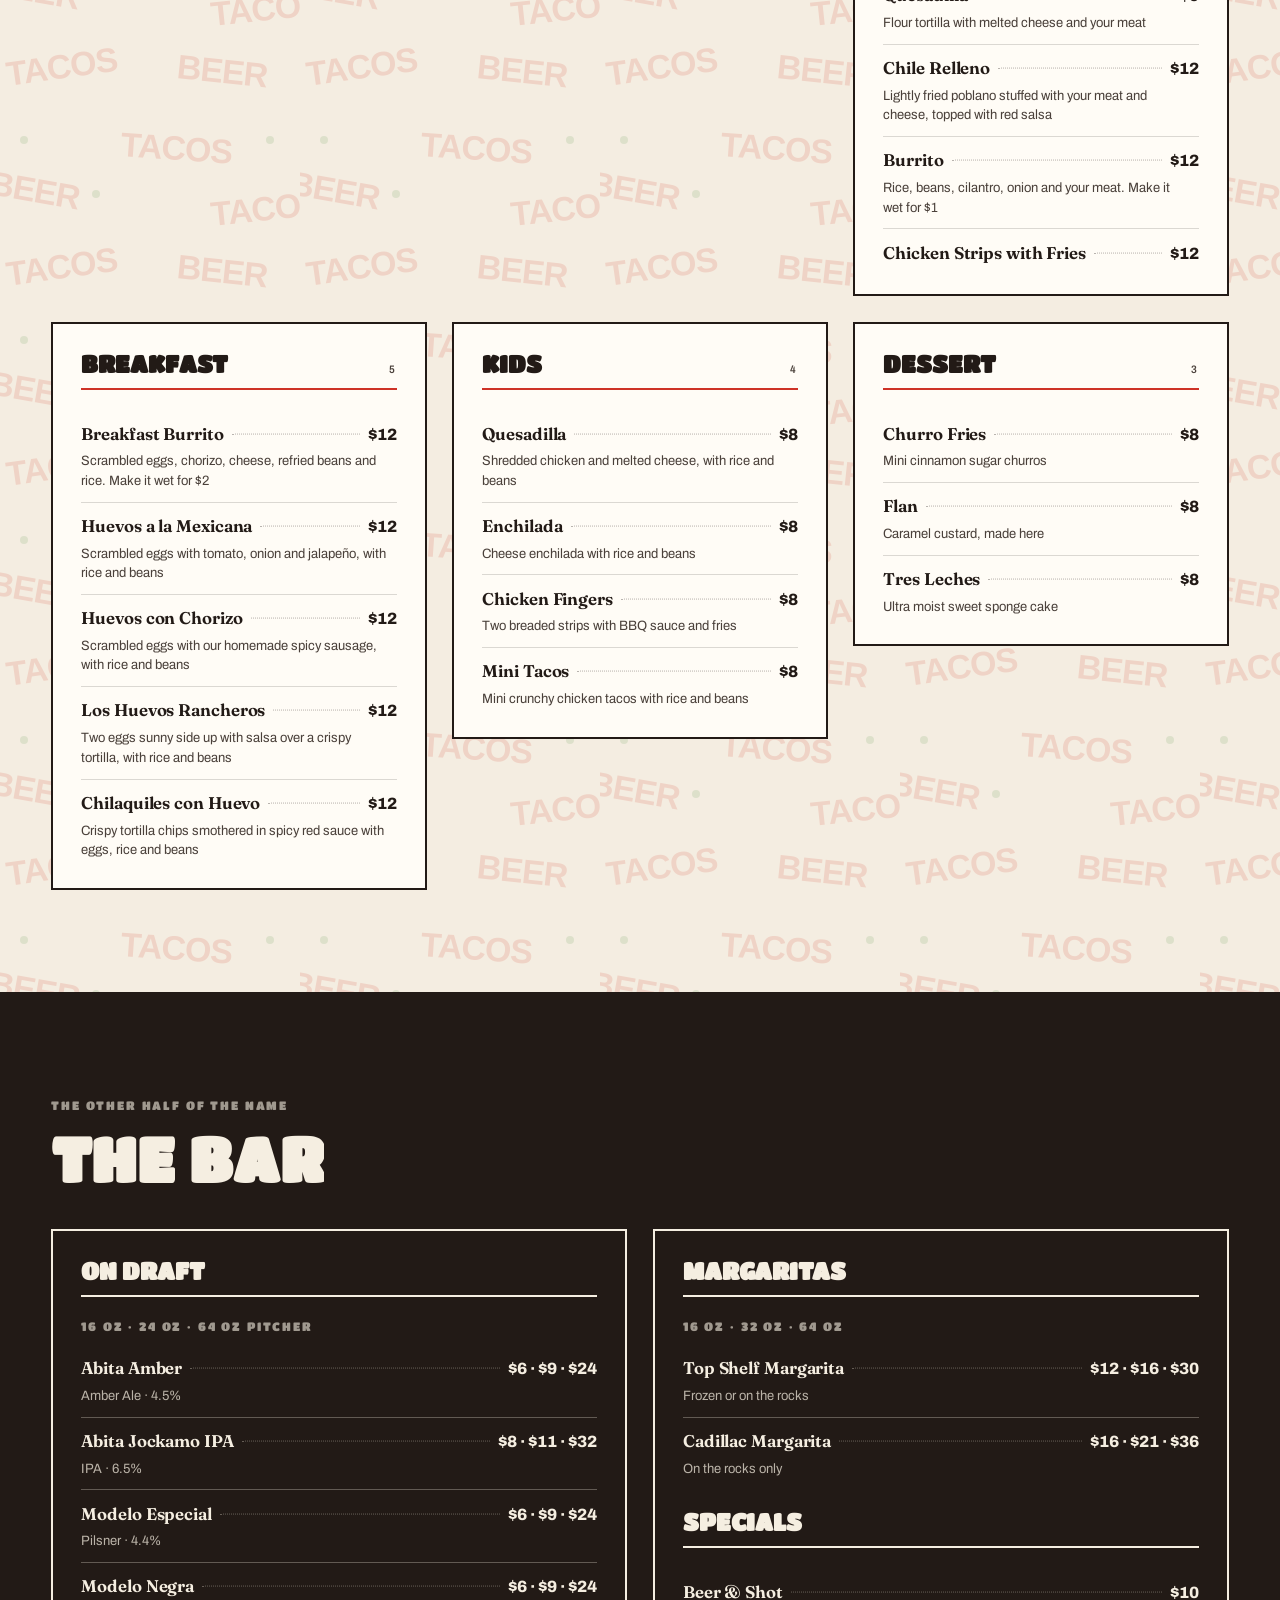
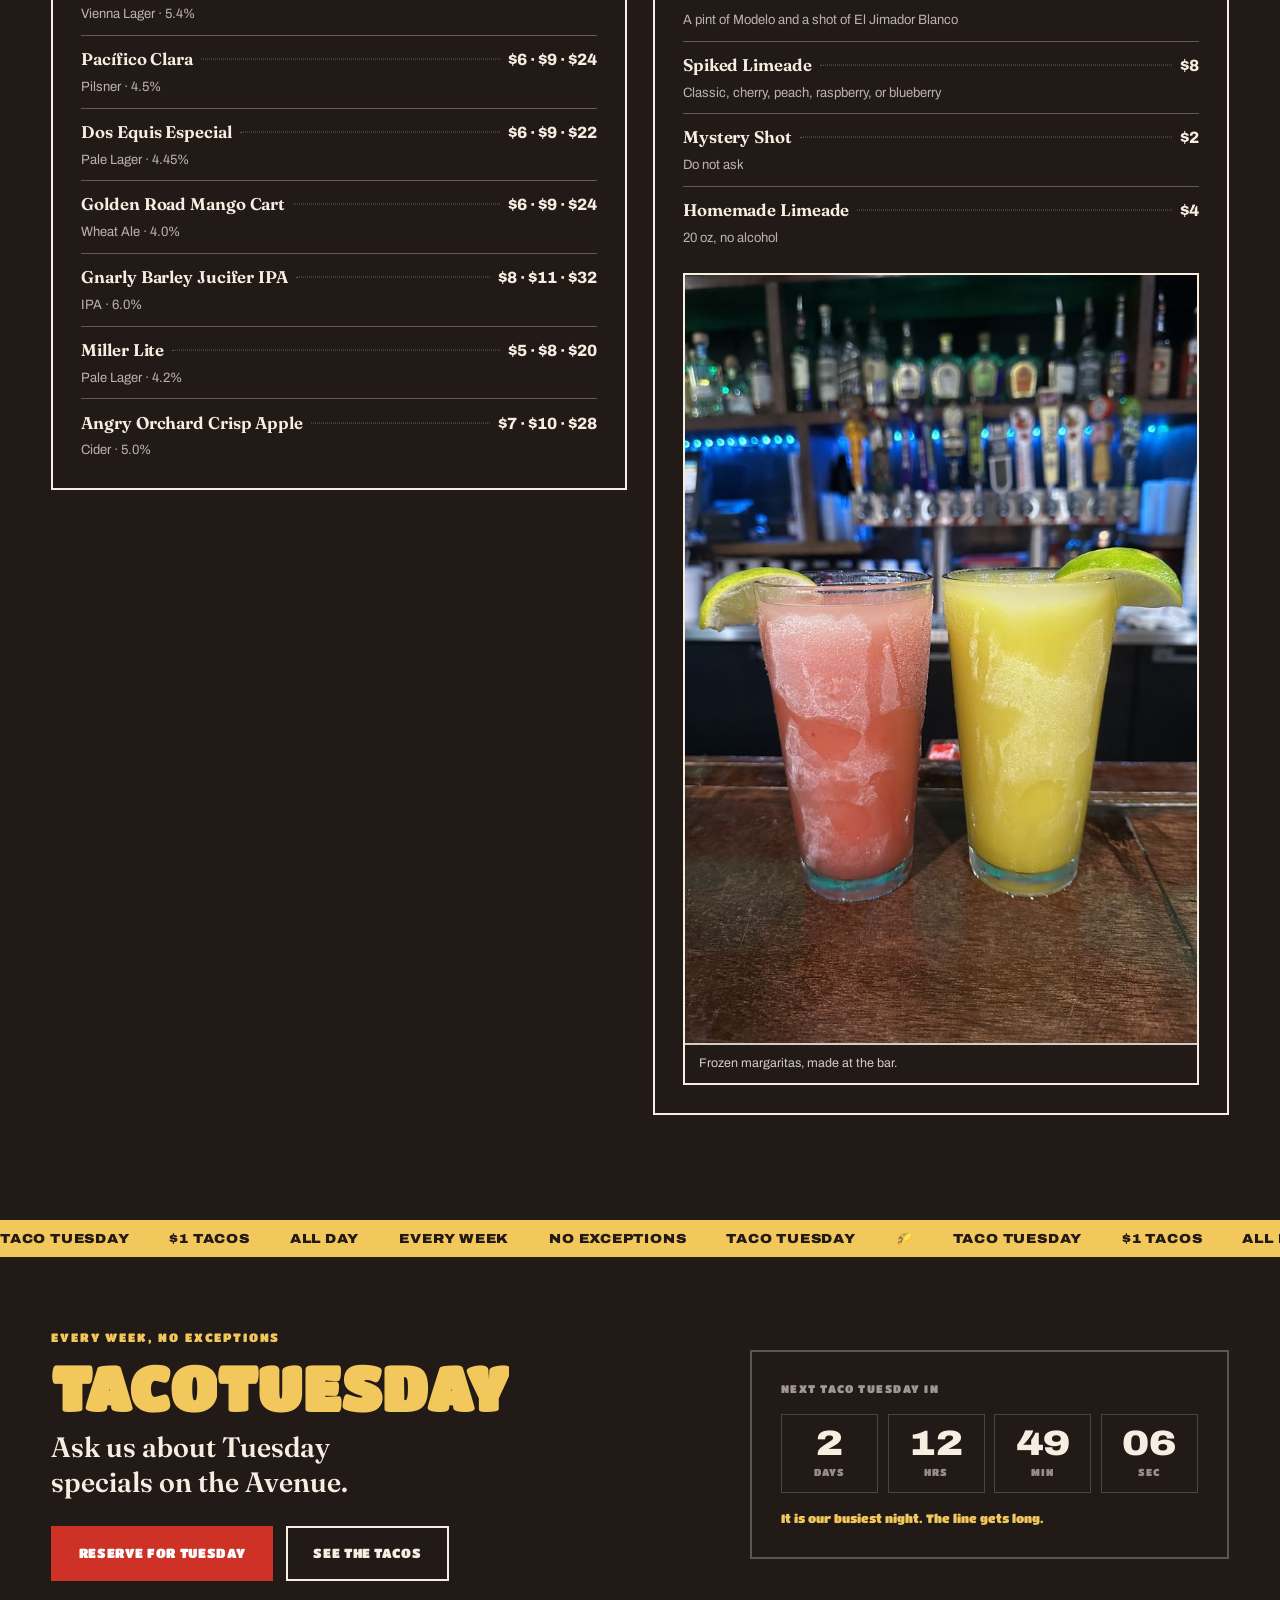
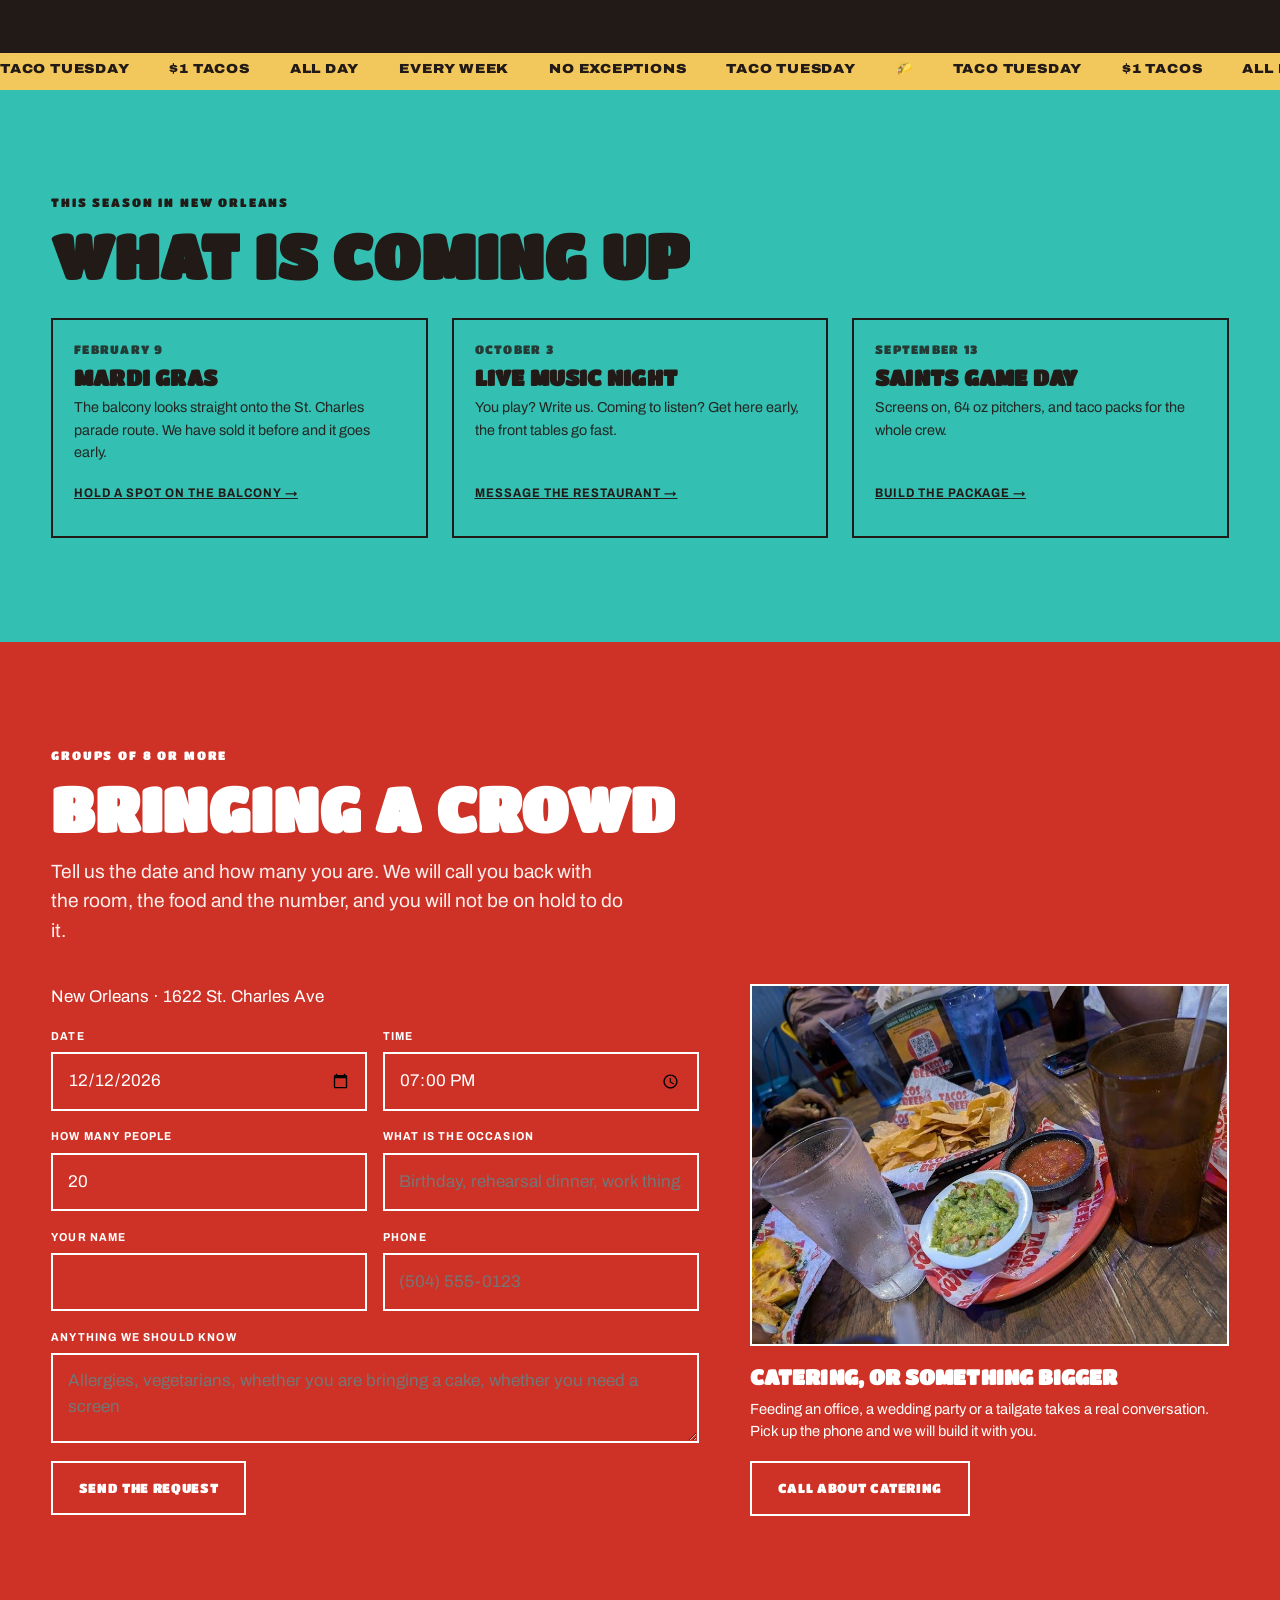
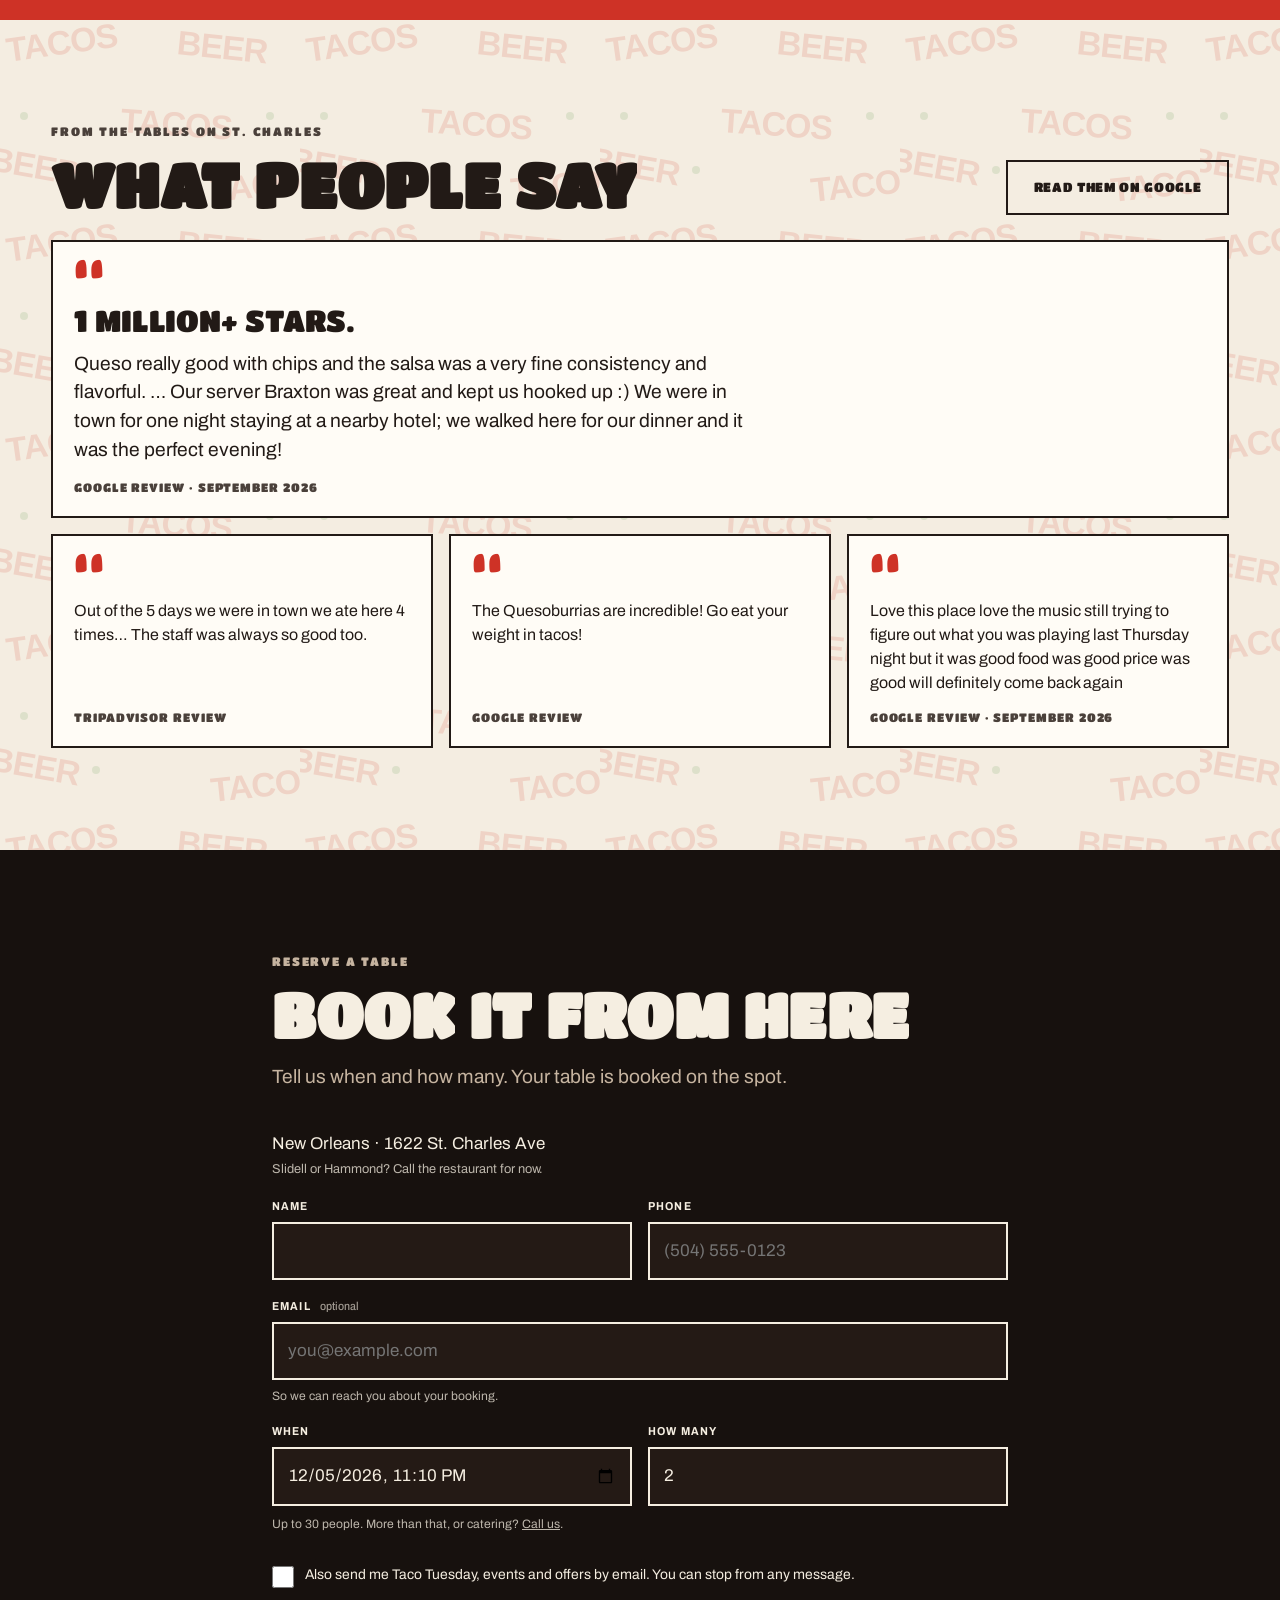
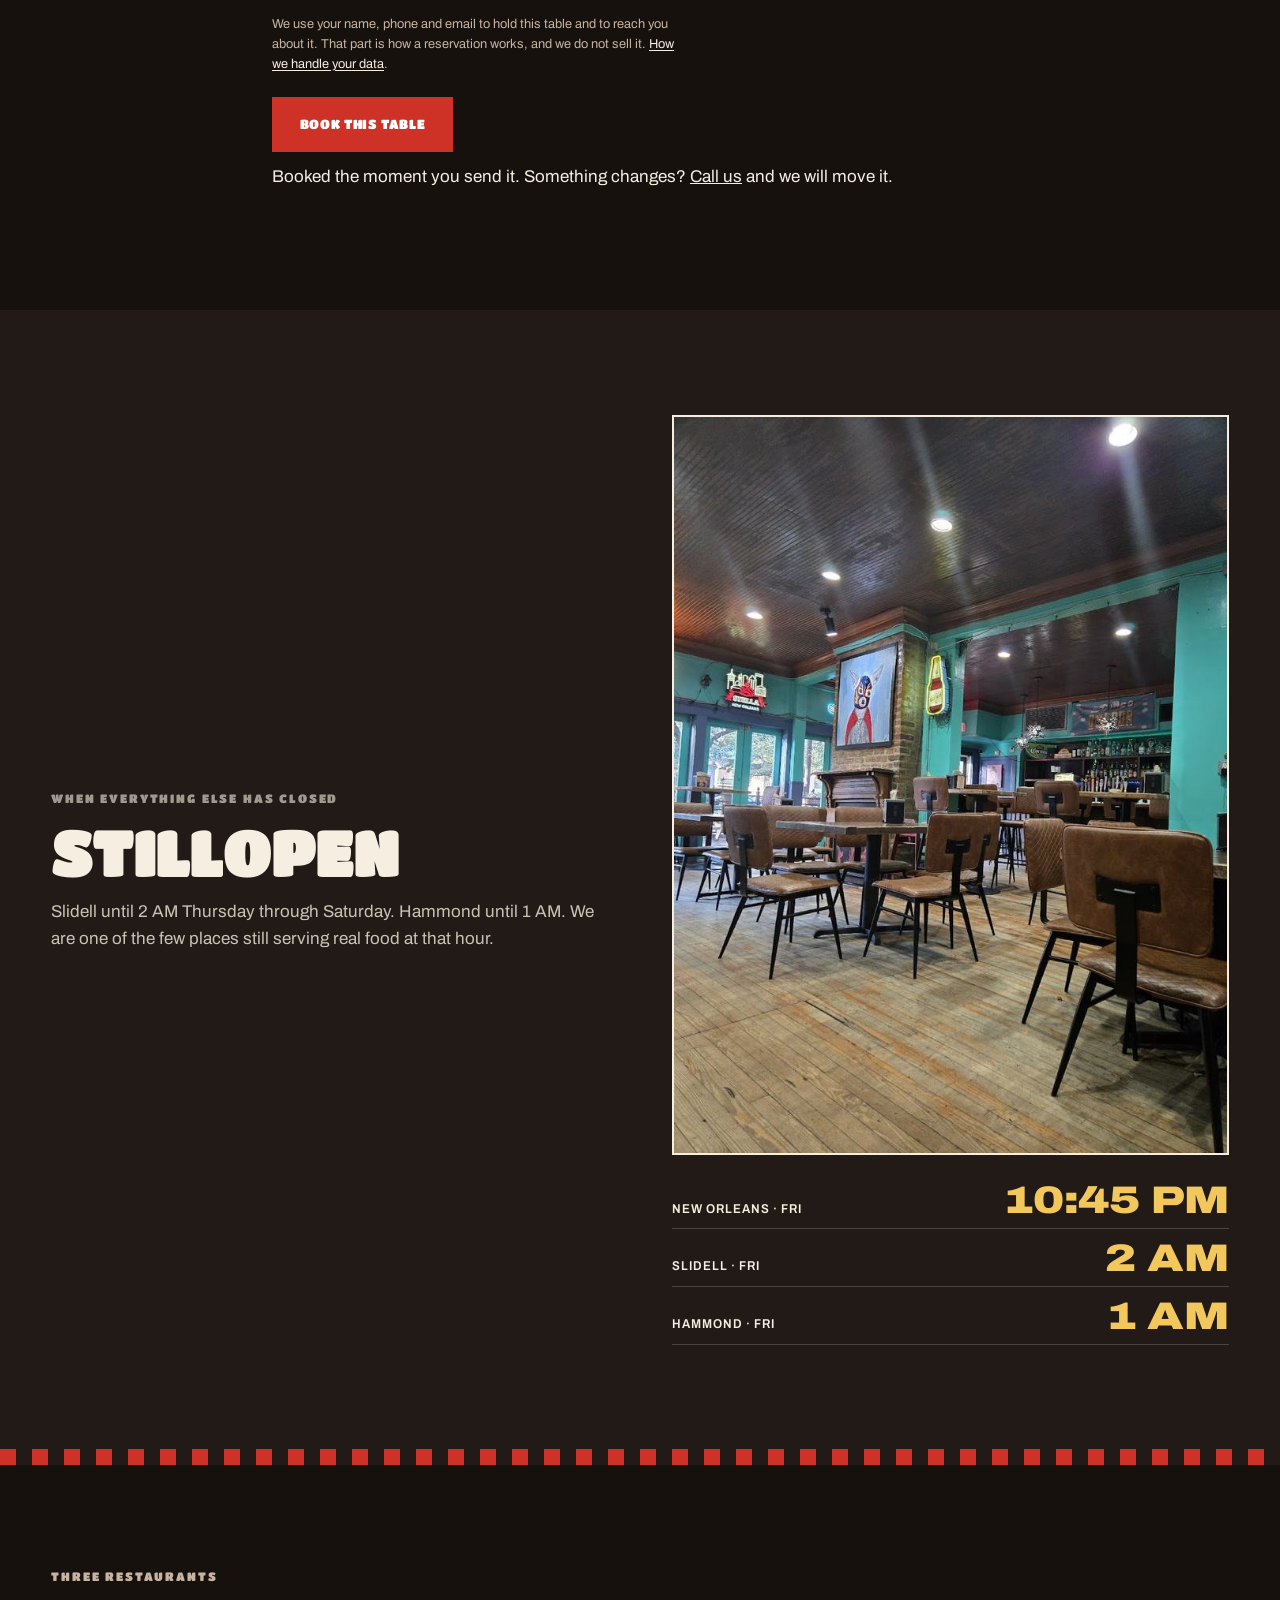
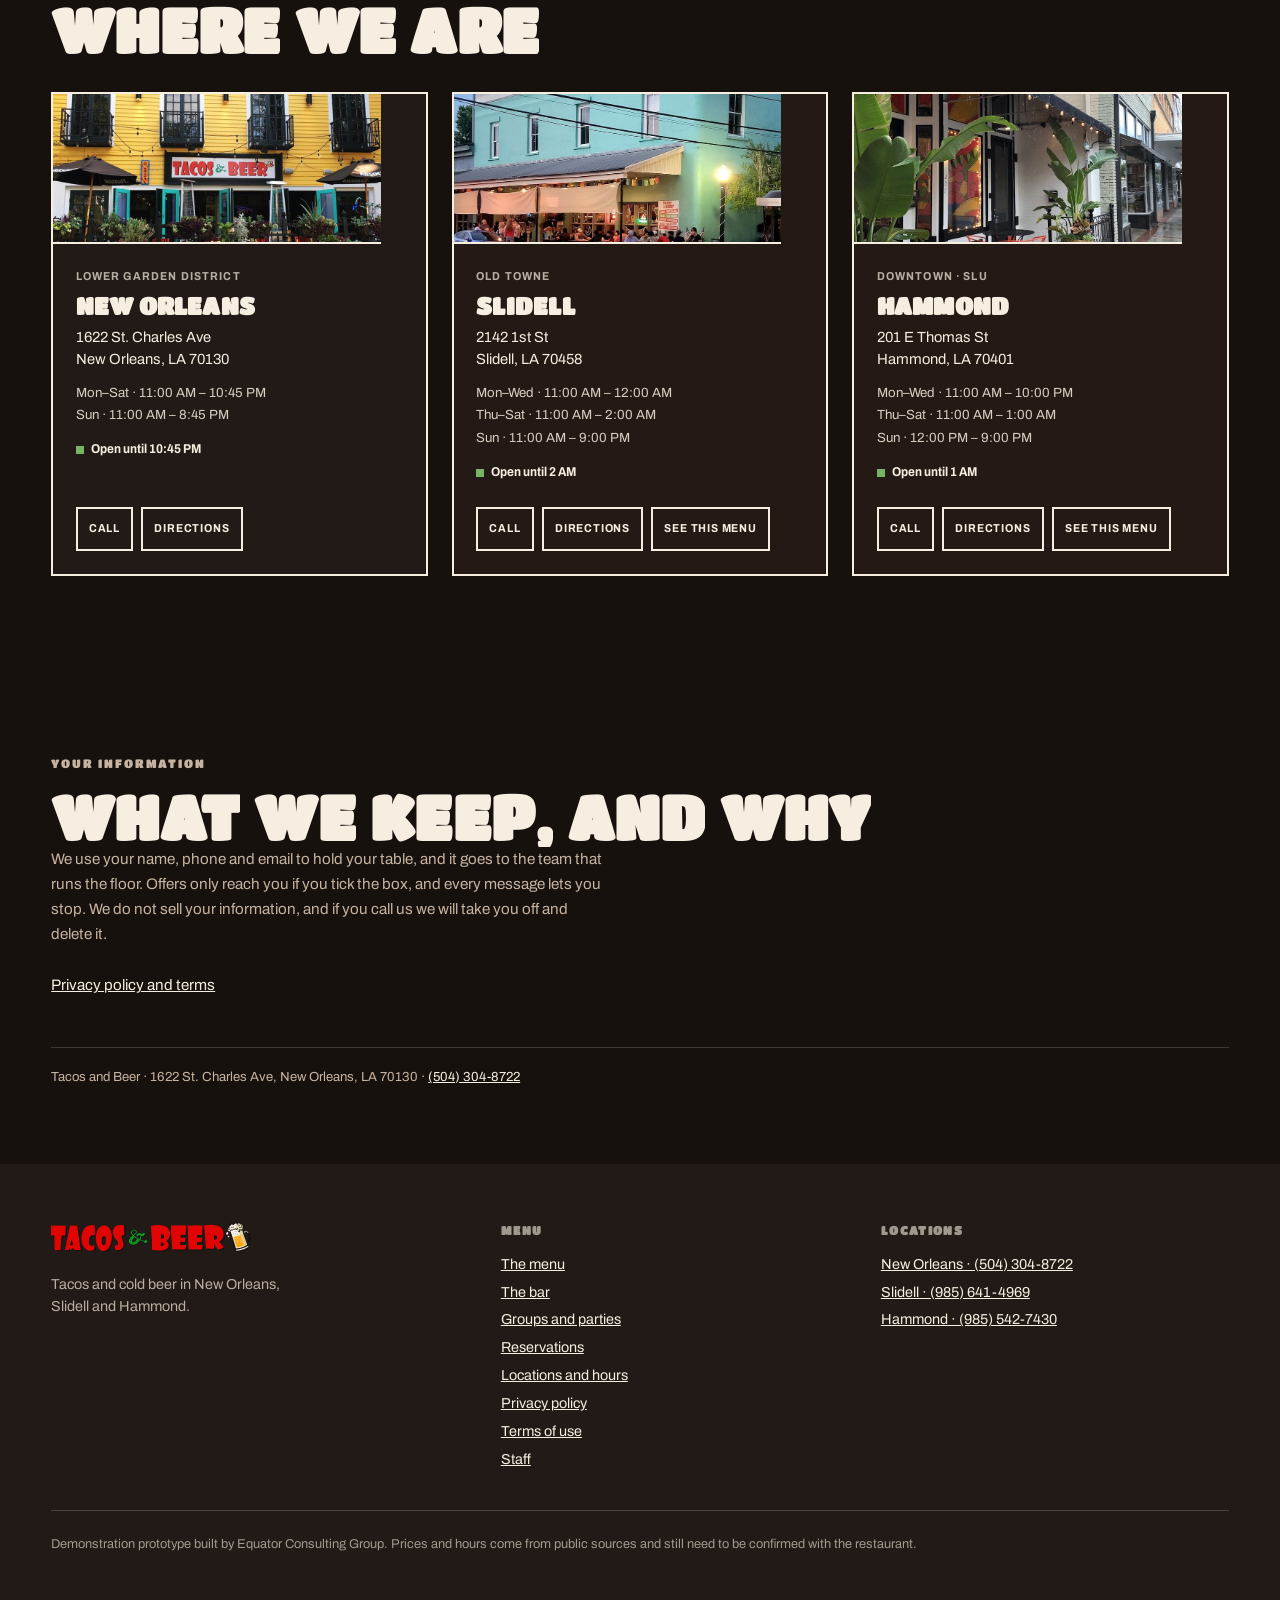
==== commit eaaa8bca: "Reseñas de clientes antes de reservar: cuatro citas textuales de Google y TripAdvisor de New Orleans" ====
--- a/index.html
+++ b/index.html
@@ -7,7 +7,7 @@
 <title>Tacos and Beer — New Orleans · Slidell · Hammond</title>
 <meta name="description" content="Tacos and cold beer in New Orleans, Slidell, and Hammond. Full menu, big tables for groups, and reservations you can make online.">
 <link rel="icon" href="img/favicon.svg" type="image/svg+xml">
-<link rel="stylesheet" href="styles.css?v15">
+<link rel="stylesheet" href="styles.css?v16">
 </head>
 <body>
 
@@ -272,6 +272,41 @@
   </div>
 </section>
 
+<!-- ===== reseñas =====
+     Citas textuales de reseñas públicas del local de New Orleans. Fuente:
+     reseñas de Google vistas en Restaurantji (las de septiembre de 2026, las
+     tres con 5 estrellas) y TripAdvisor, citada en research/01-restaurant-profile.md.
+     No se corrige la redacción de nadie: lo que está entre comillas es lo que
+     escribió el cliente. Los "…" marcan solo los cortes. -->
+<section class="wrap papel" id="resenas">
+  <div class="rail-head">
+    <div>
+      <p class="eyebrow">From the tables on St. Charles</p>
+      <h2 class="display">What people say</h2>
+    </div>
+    <a class="btn btn-ghost" href="https://www.google.com/maps/search/?api=1&amp;query=Tacos+and+Beer+1622+St+Charles+Ave+New+Orleans" target="_blank" rel="noopener">Read them on Google</a>
+  </div>
+  <div class="resenas" id="resenasGrid">
+    <figure class="resena resena-grande">
+      <p class="resena-gancho">1 million+ stars.</p>
+      <blockquote>Queso really good with chips and the salsa was a very fine consistency and flavorful. … Our server Braxton was great and kept us hooked up :) We were in town for one night staying at a nearby hotel; we walked here for our dinner and it was the perfect evening!</blockquote>
+      <figcaption>Google review · September 2026</figcaption>
+    </figure>
+    <figure class="resena">
+      <blockquote>Out of the 5 days we were in town we ate here 4 times… The staff was always so good too.</blockquote>
+      <figcaption>TripAdvisor review</figcaption>
+    </figure>
+    <figure class="resena">
+      <blockquote>The Quesoburrias are incredible! Go eat your weight in tacos!</blockquote>
+      <figcaption>Google review</figcaption>
+    </figure>
+    <figure class="resena">
+      <blockquote>Love this place love the music still trying to figure out what you was playing last Thursday night but it was good food was good price was good will definitely come back again</blockquote>
+      <figcaption>Google review · September 2026</figcaption>
+    </figure>
+  </div>
+</section>
+
 <!-- ===== lista de espera ===== -->
 <section class="wrap" id="waitlist">
  <div class="reserva-col">
@@ -439,6 +474,6 @@
 
 <script type="application/ld+json" id="schema"></script>
 <script src="data.js?v15"></script>
-<script src="app.js?v15"></script>
+<script src="app.js?v16"></script>
 </body>
 </html>
--- a/styles.css
+++ b/styles.css
@@ -1230,3 +1230,35 @@
   .locpick button{font-size:.64rem;letter-spacing:.04em;padding:.4rem .2rem}
   .locbar .livestate{font-size:.64rem}
 }
+
+/* ---------- reseñas ----------
+   Sobre el papel deli, con el mismo borde de dos píxeles que las tarjetas del
+   rail. Las comillas son lo único en rojo: hacen de ilustración. Las tarjetas
+   no llevan estrellas porque de dos citas no consta la puntuación, y poner
+   cinco a ojo sería inventar el dato. */
+.resenas{
+  /* Tres columnas fijas: con auto-fit cabían cuatro y la fila de abajo dejaba
+     un hueco a la derecha. */
+  display:grid;gap:1rem;grid-template-columns:repeat(3,1fr);
+}
+@media (max-width:860px){.resenas{grid-template-columns:1fr}}
+.resena{
+  margin:0;padding:1.4rem 1.3rem 1.2rem;
+  border:2px solid var(--line-hard);background:var(--surface);
+  display:flex;flex-direction:column;gap:.9rem;
+}
+.resena::before{
+  content:"\201C";font-family:var(--black);color:var(--rojo);
+  font-size:3.4rem;line-height:.6;height:1.6rem;
+}
+.resena-grande{grid-column:1/-1}
+.resena-gancho{
+  margin:0;font-family:var(--black);text-transform:uppercase;
+  font-size:clamp(1.3rem,2.6vw,1.9rem);line-height:1;letter-spacing:.004em;
+}
+.resena blockquote{margin:0;font-size:1rem;line-height:1.5;flex:1}
+.resena-grande blockquote{font-size:clamp(1rem,1.6vw,1.2rem);max-width:62ch}
+.resena figcaption{
+  font-family:var(--black);text-transform:uppercase;letter-spacing:.08em;
+  font-size:.72rem;color:var(--ink-soft);
+}
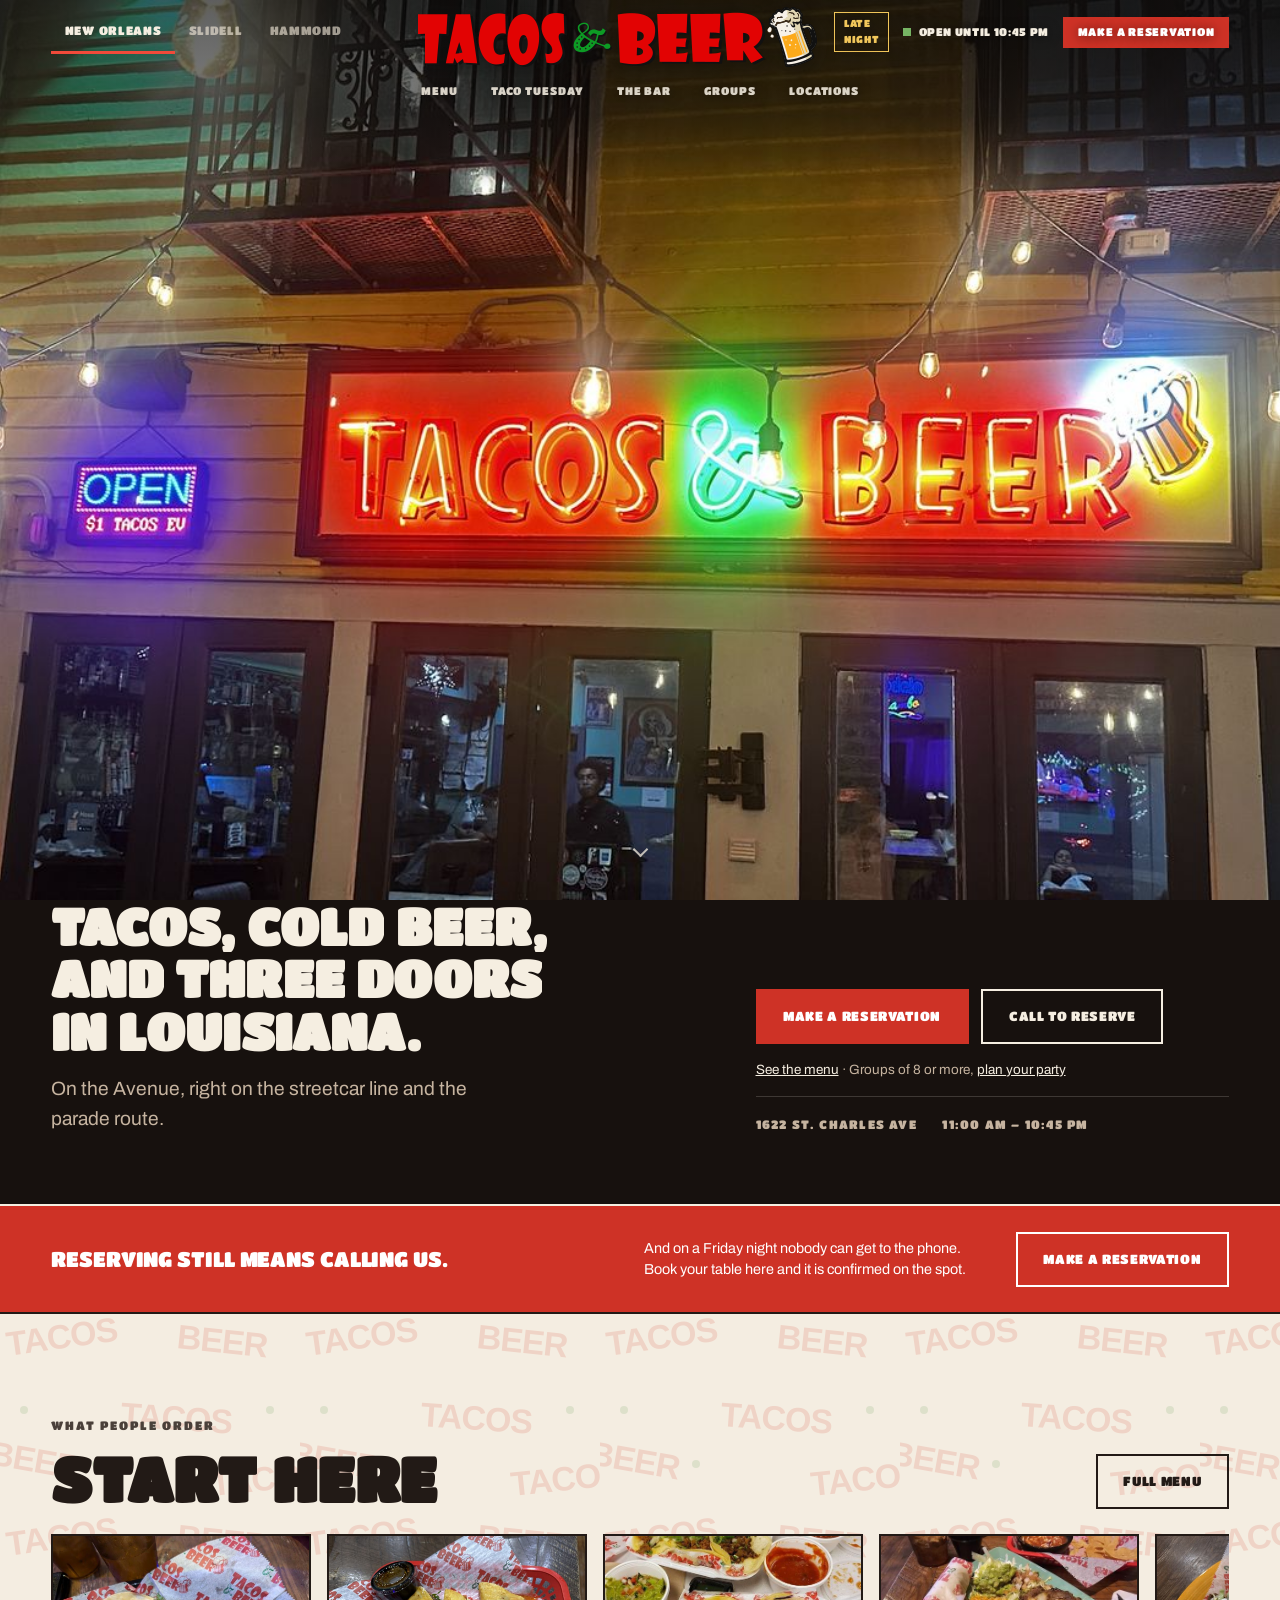
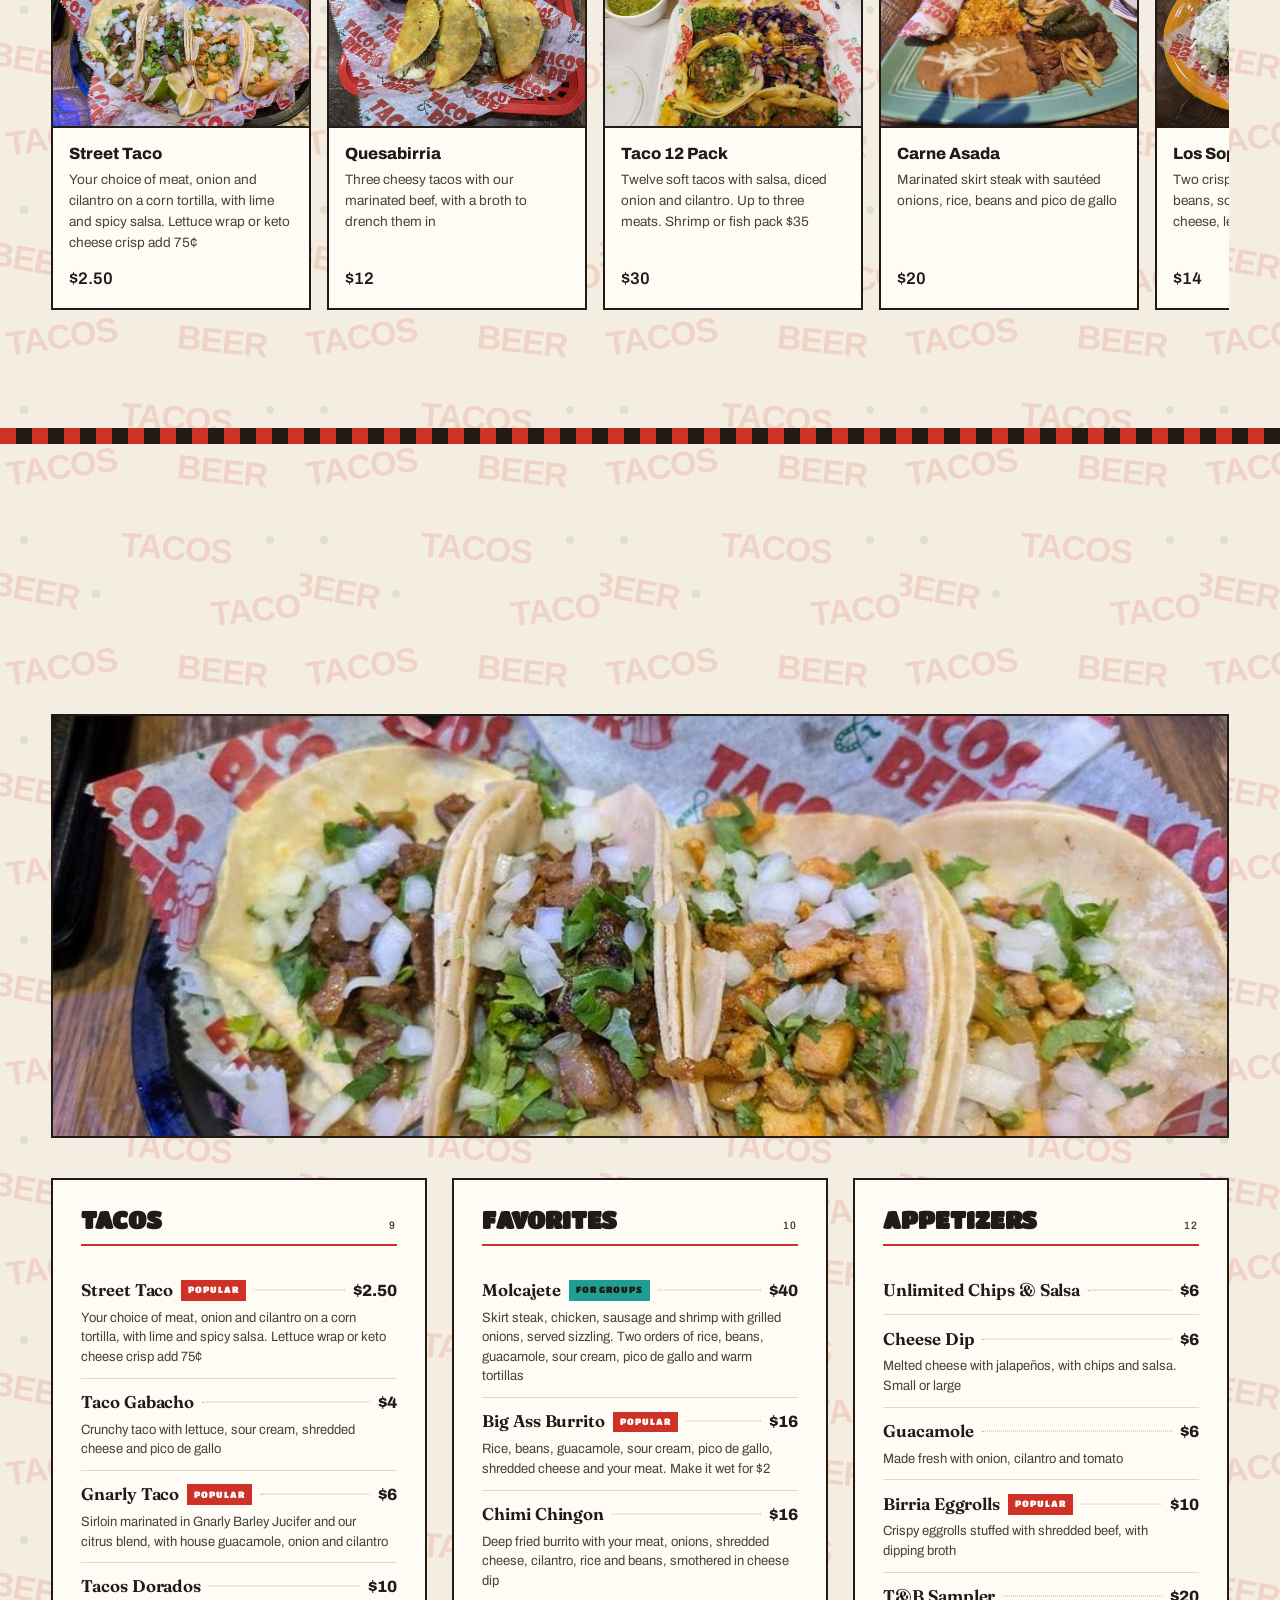
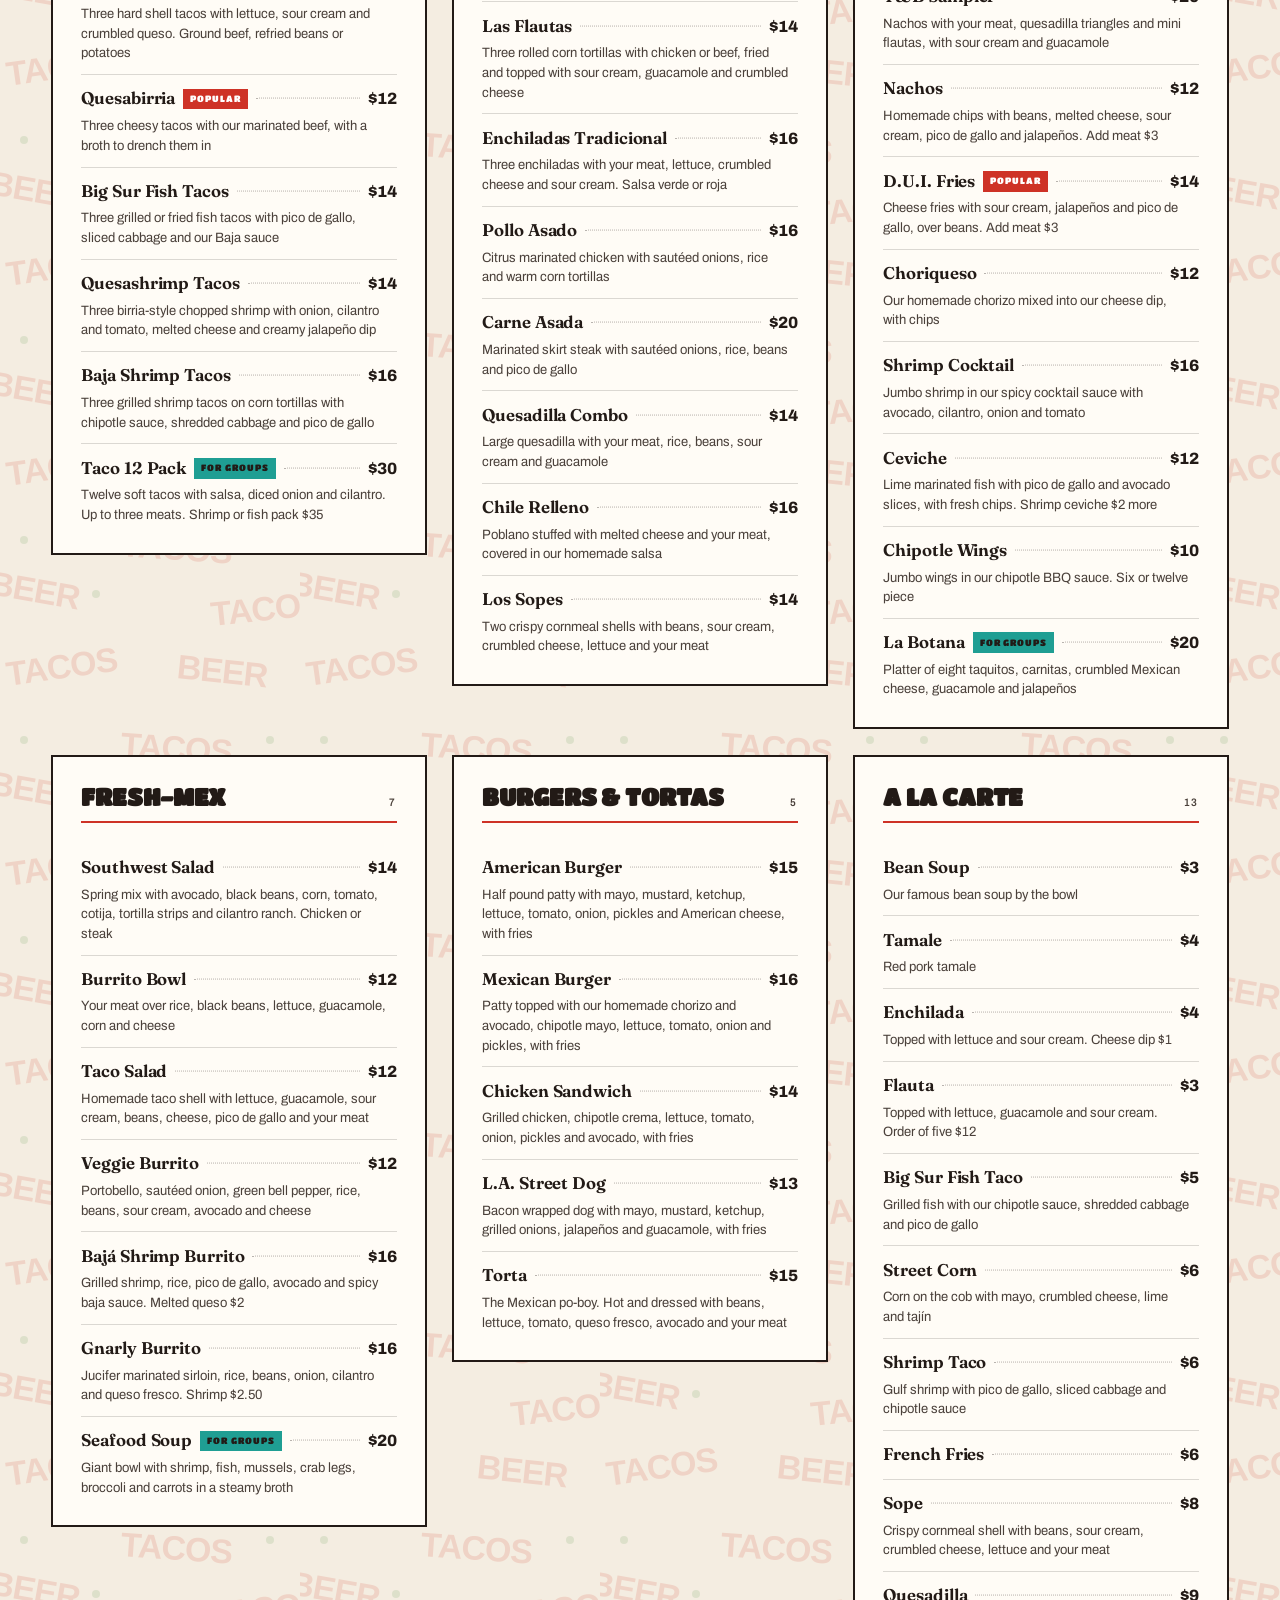
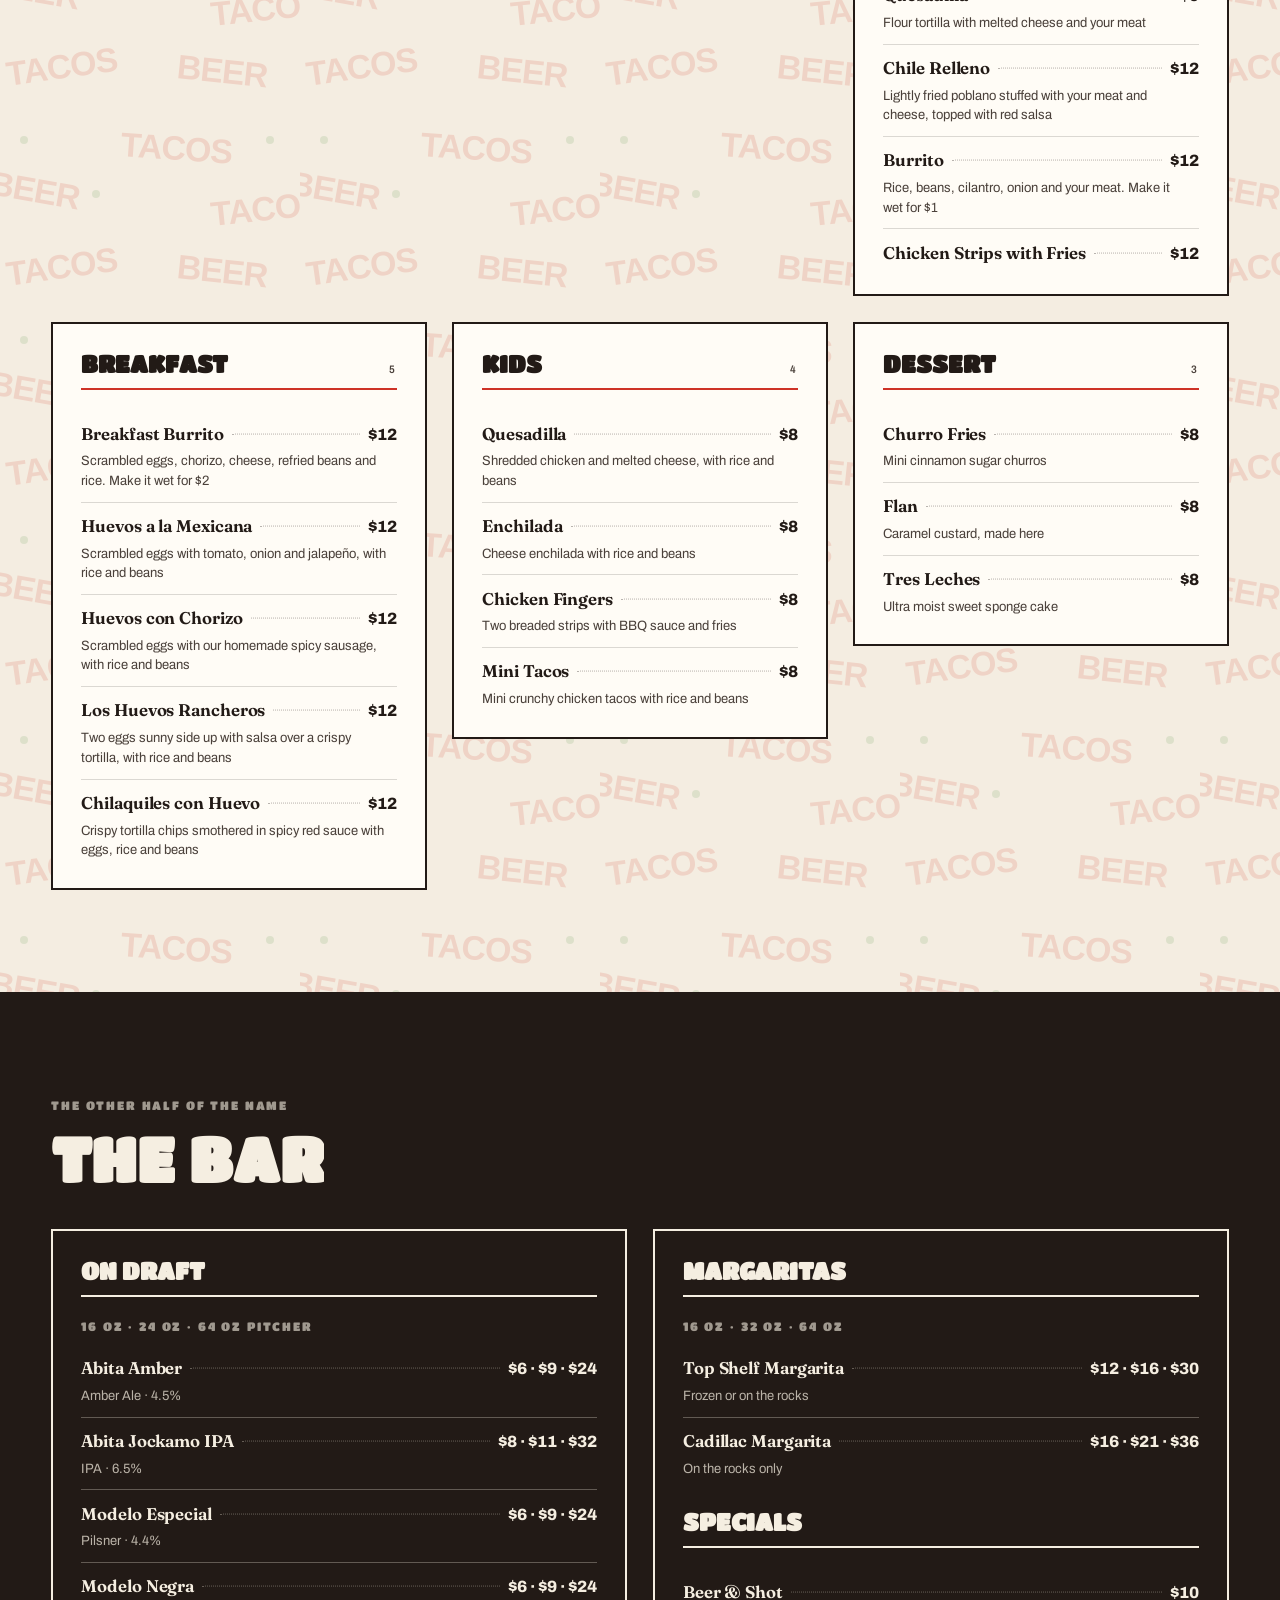
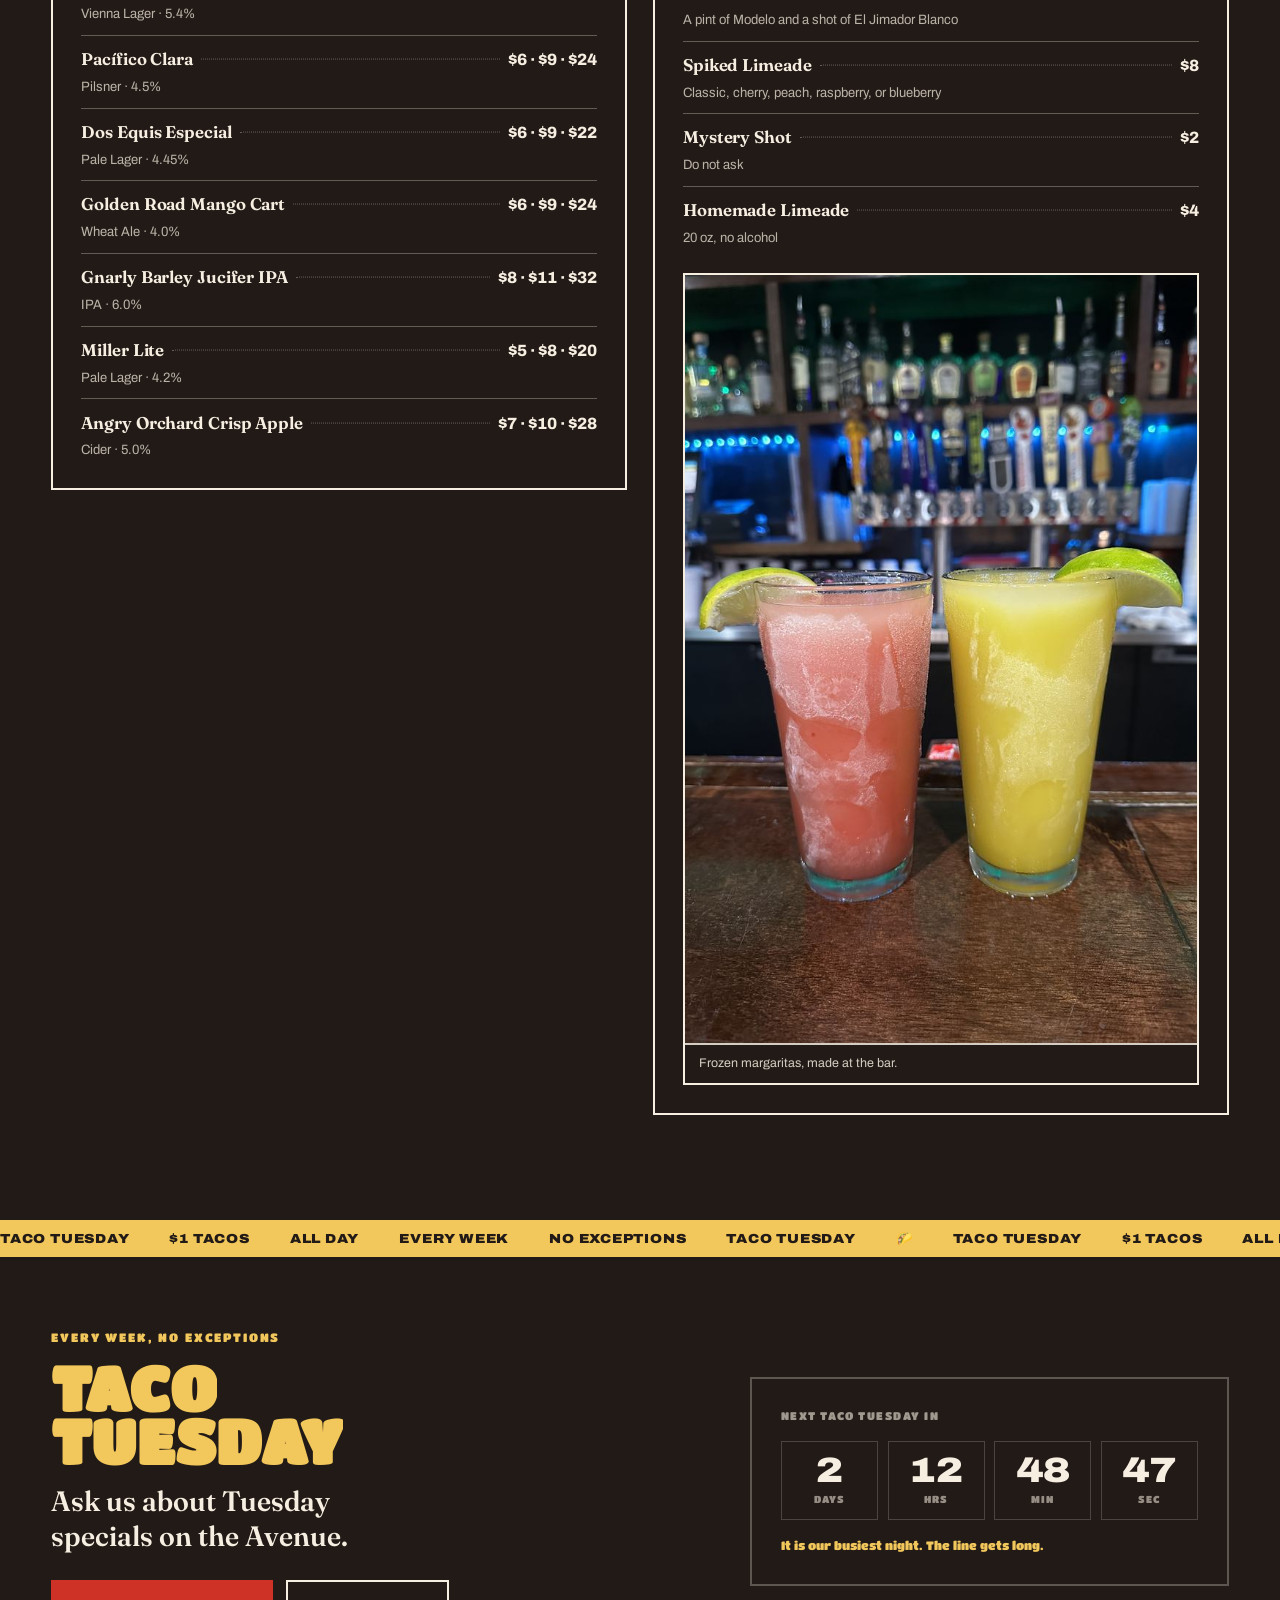
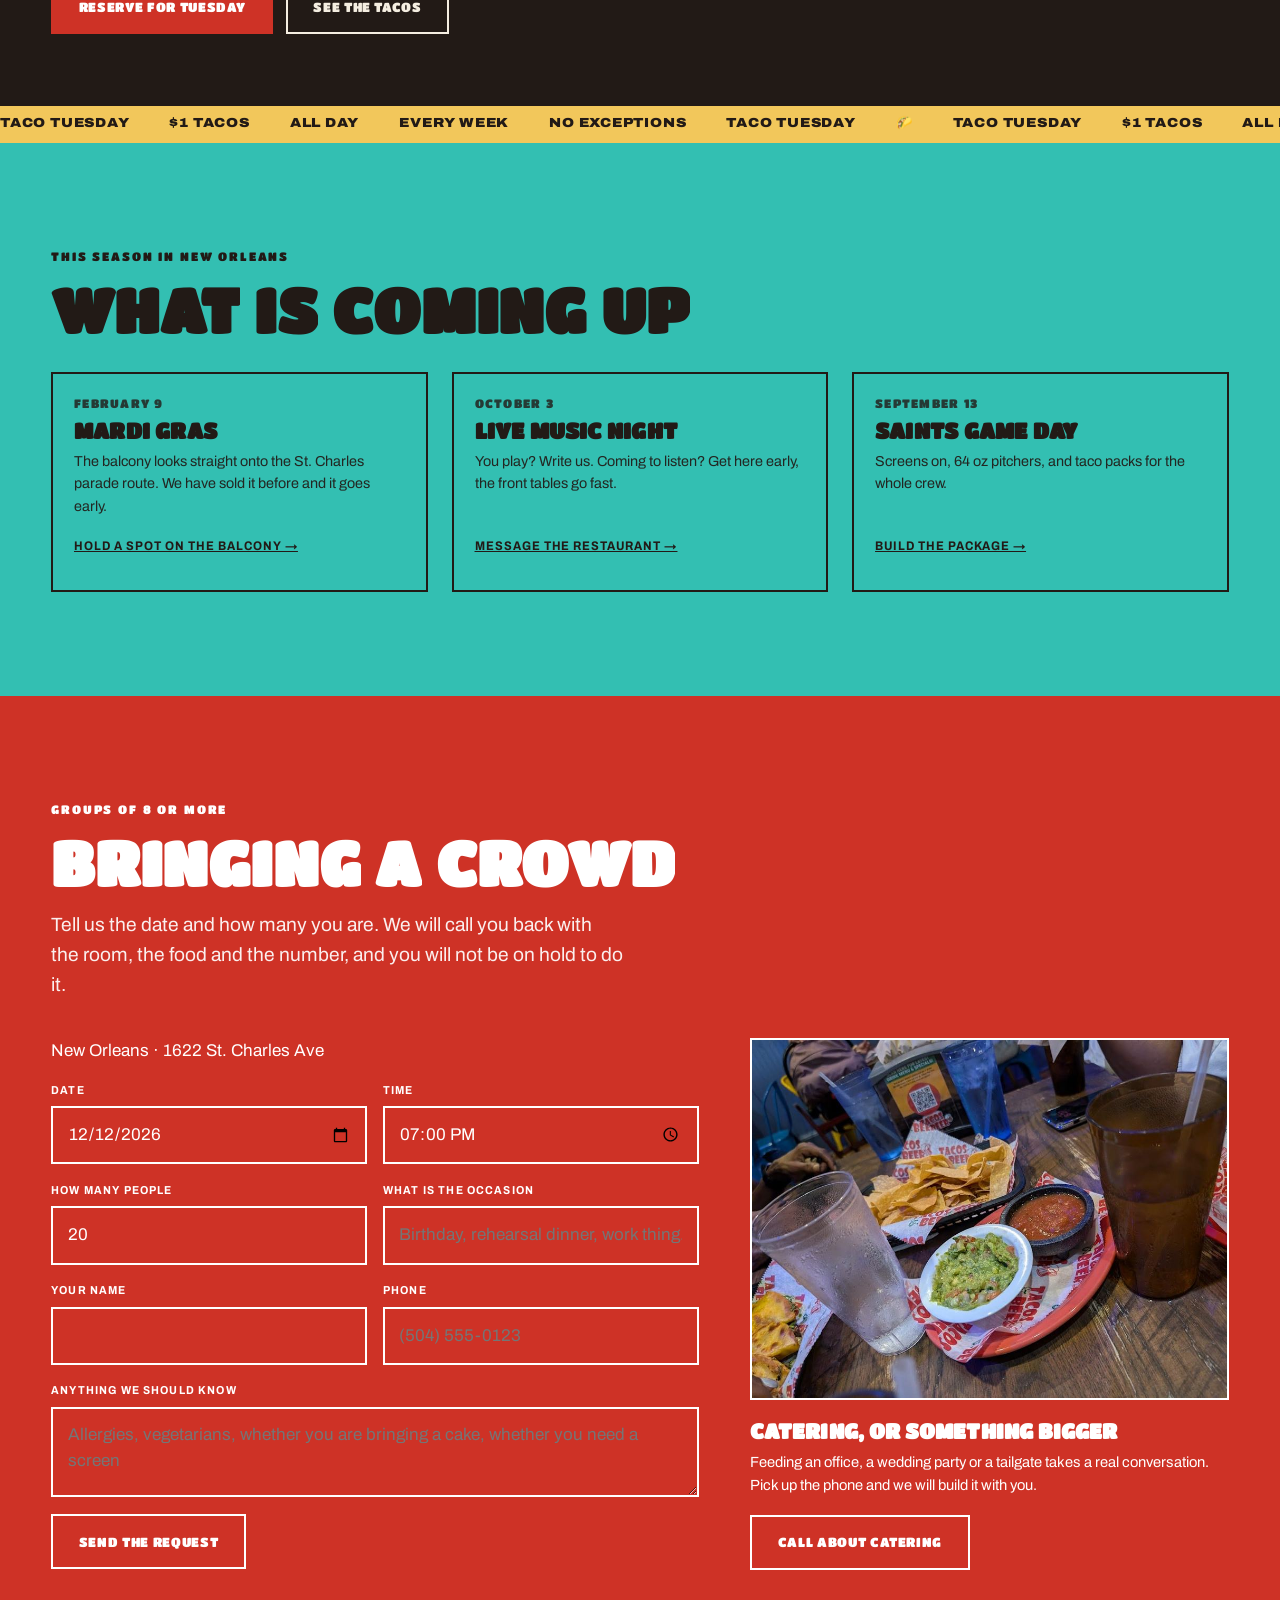
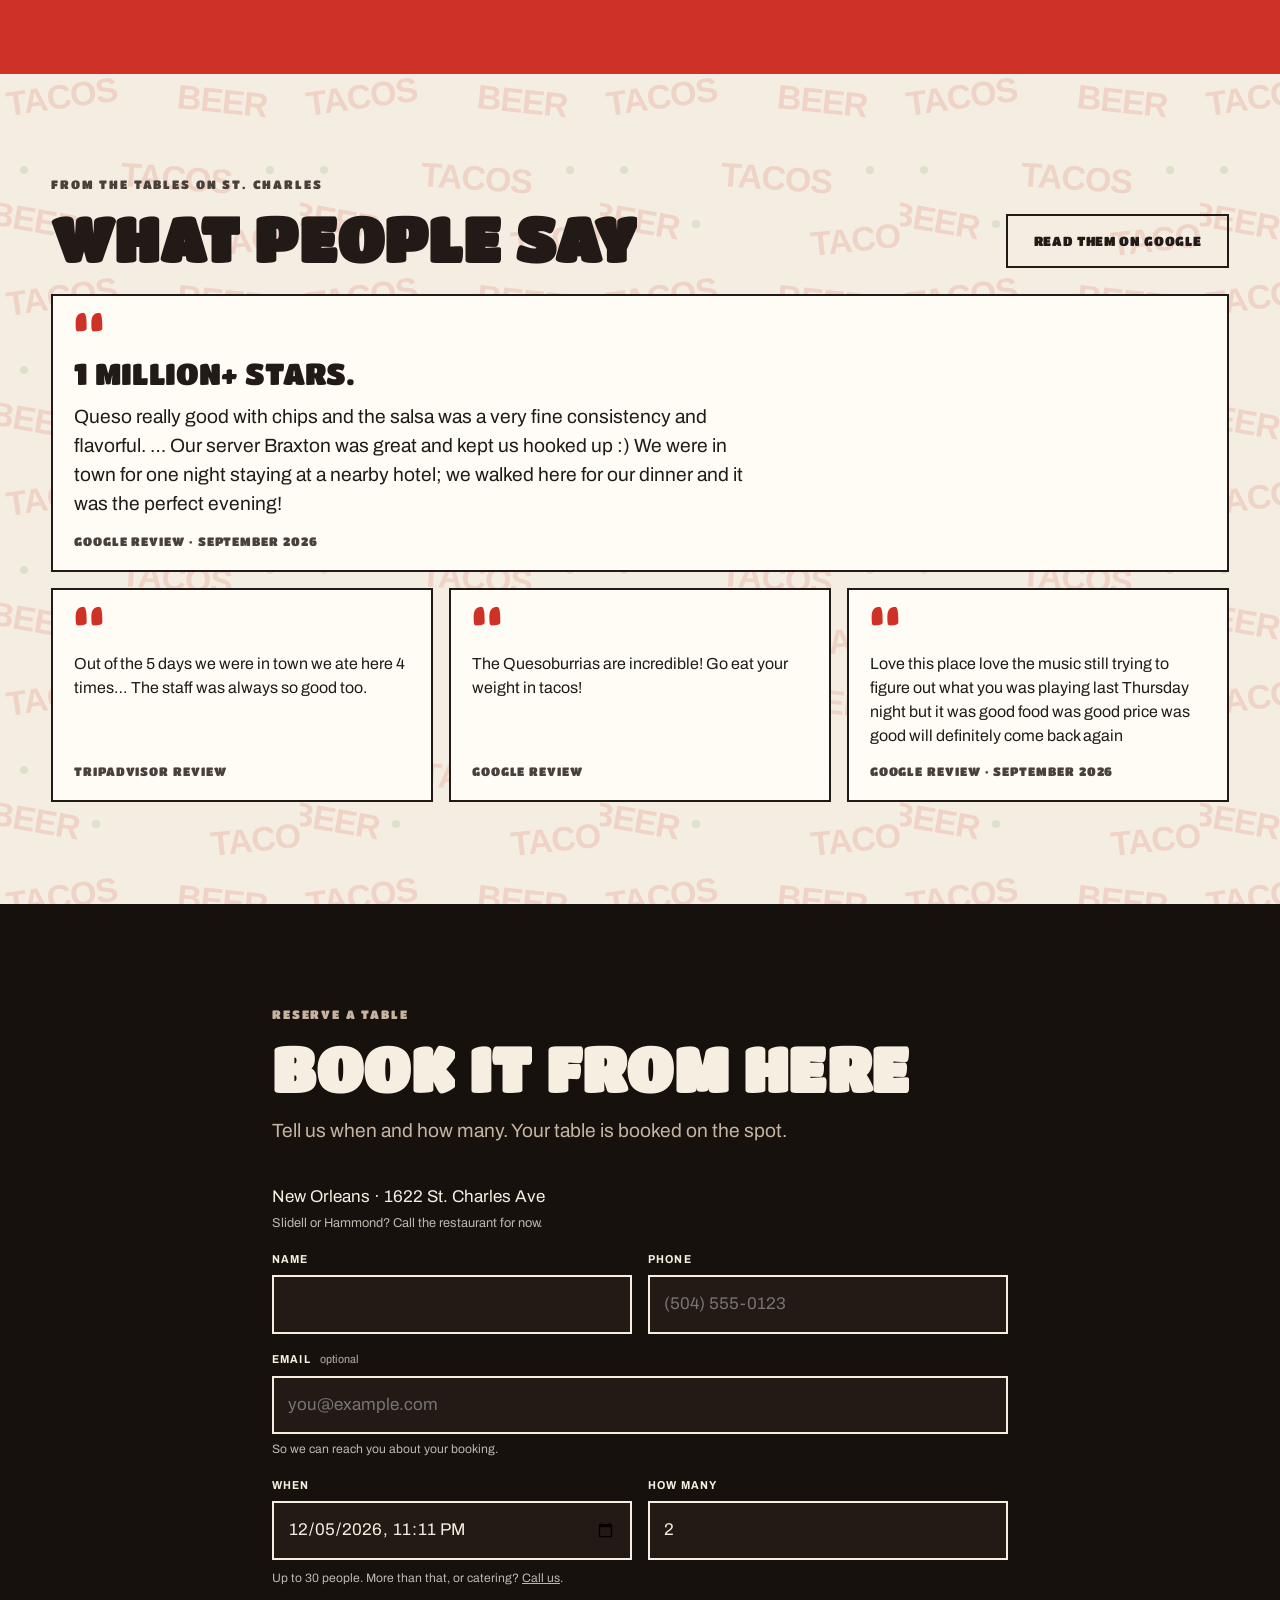
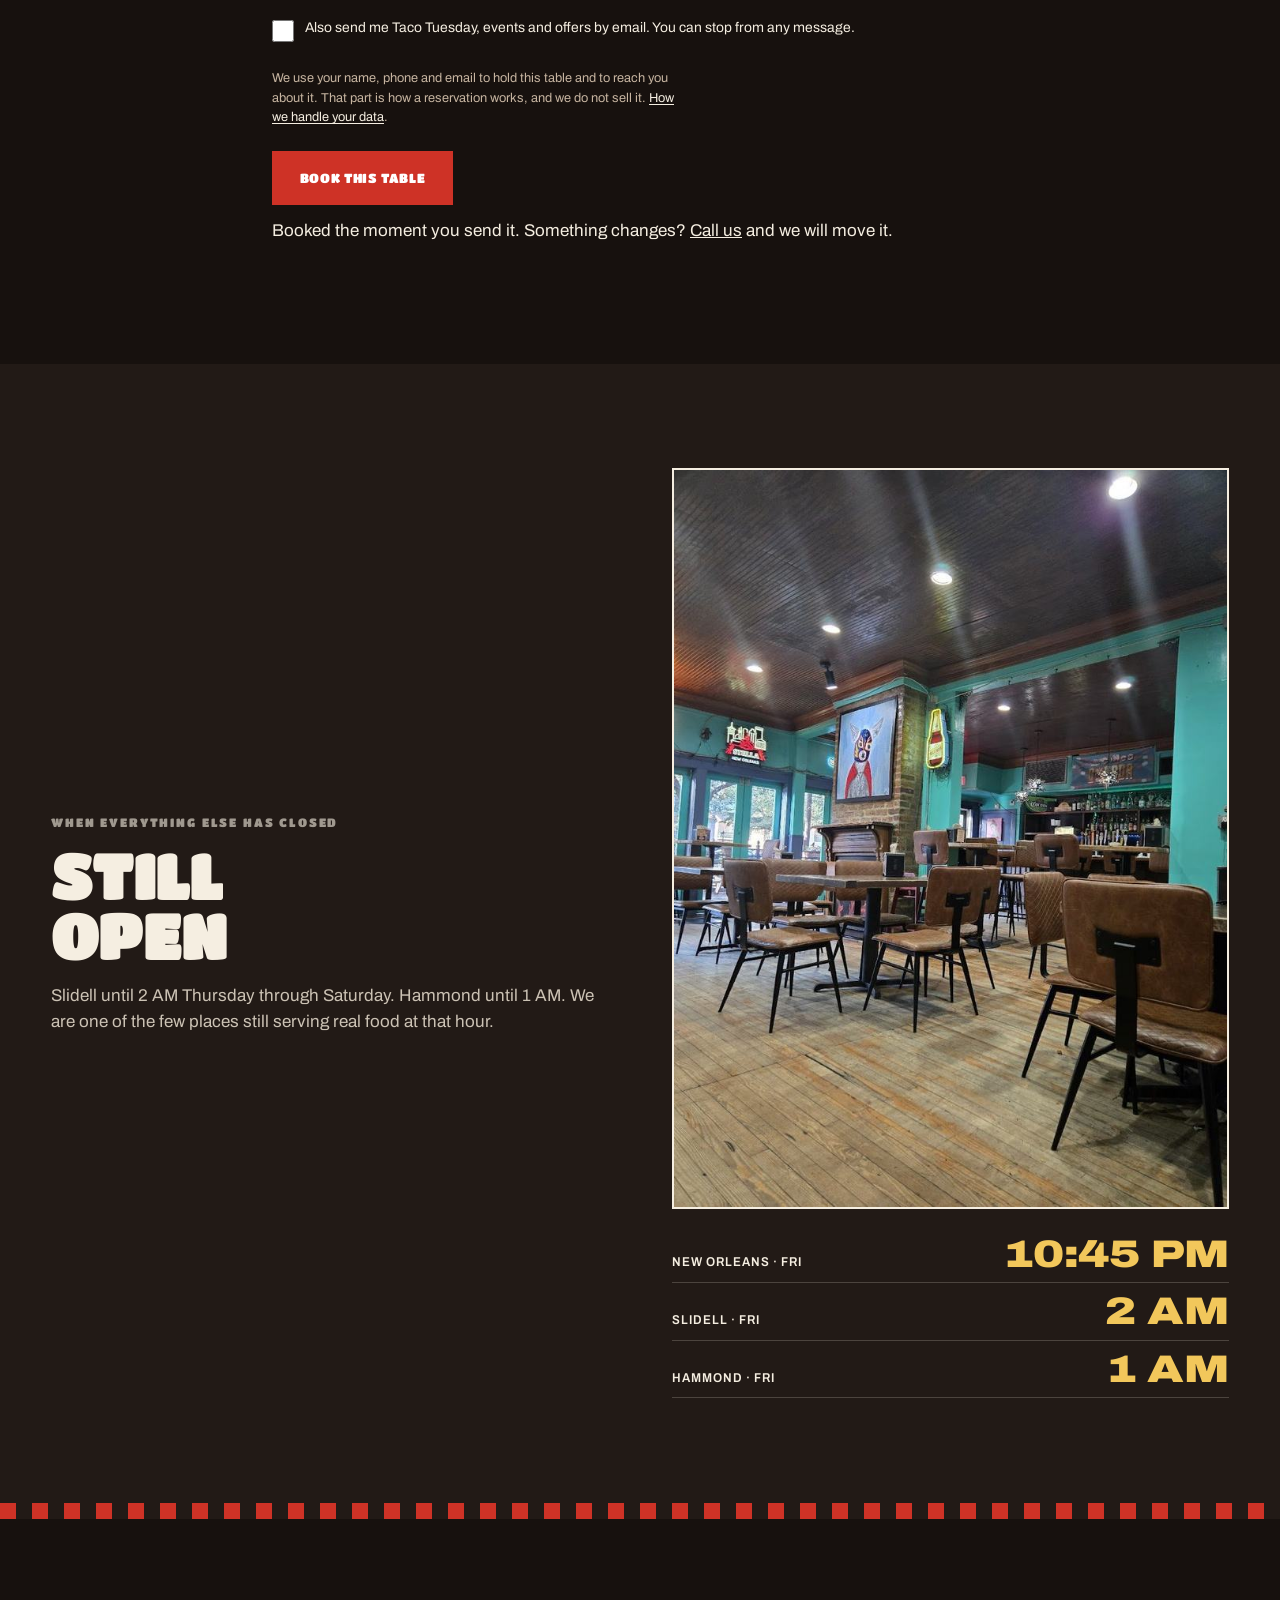
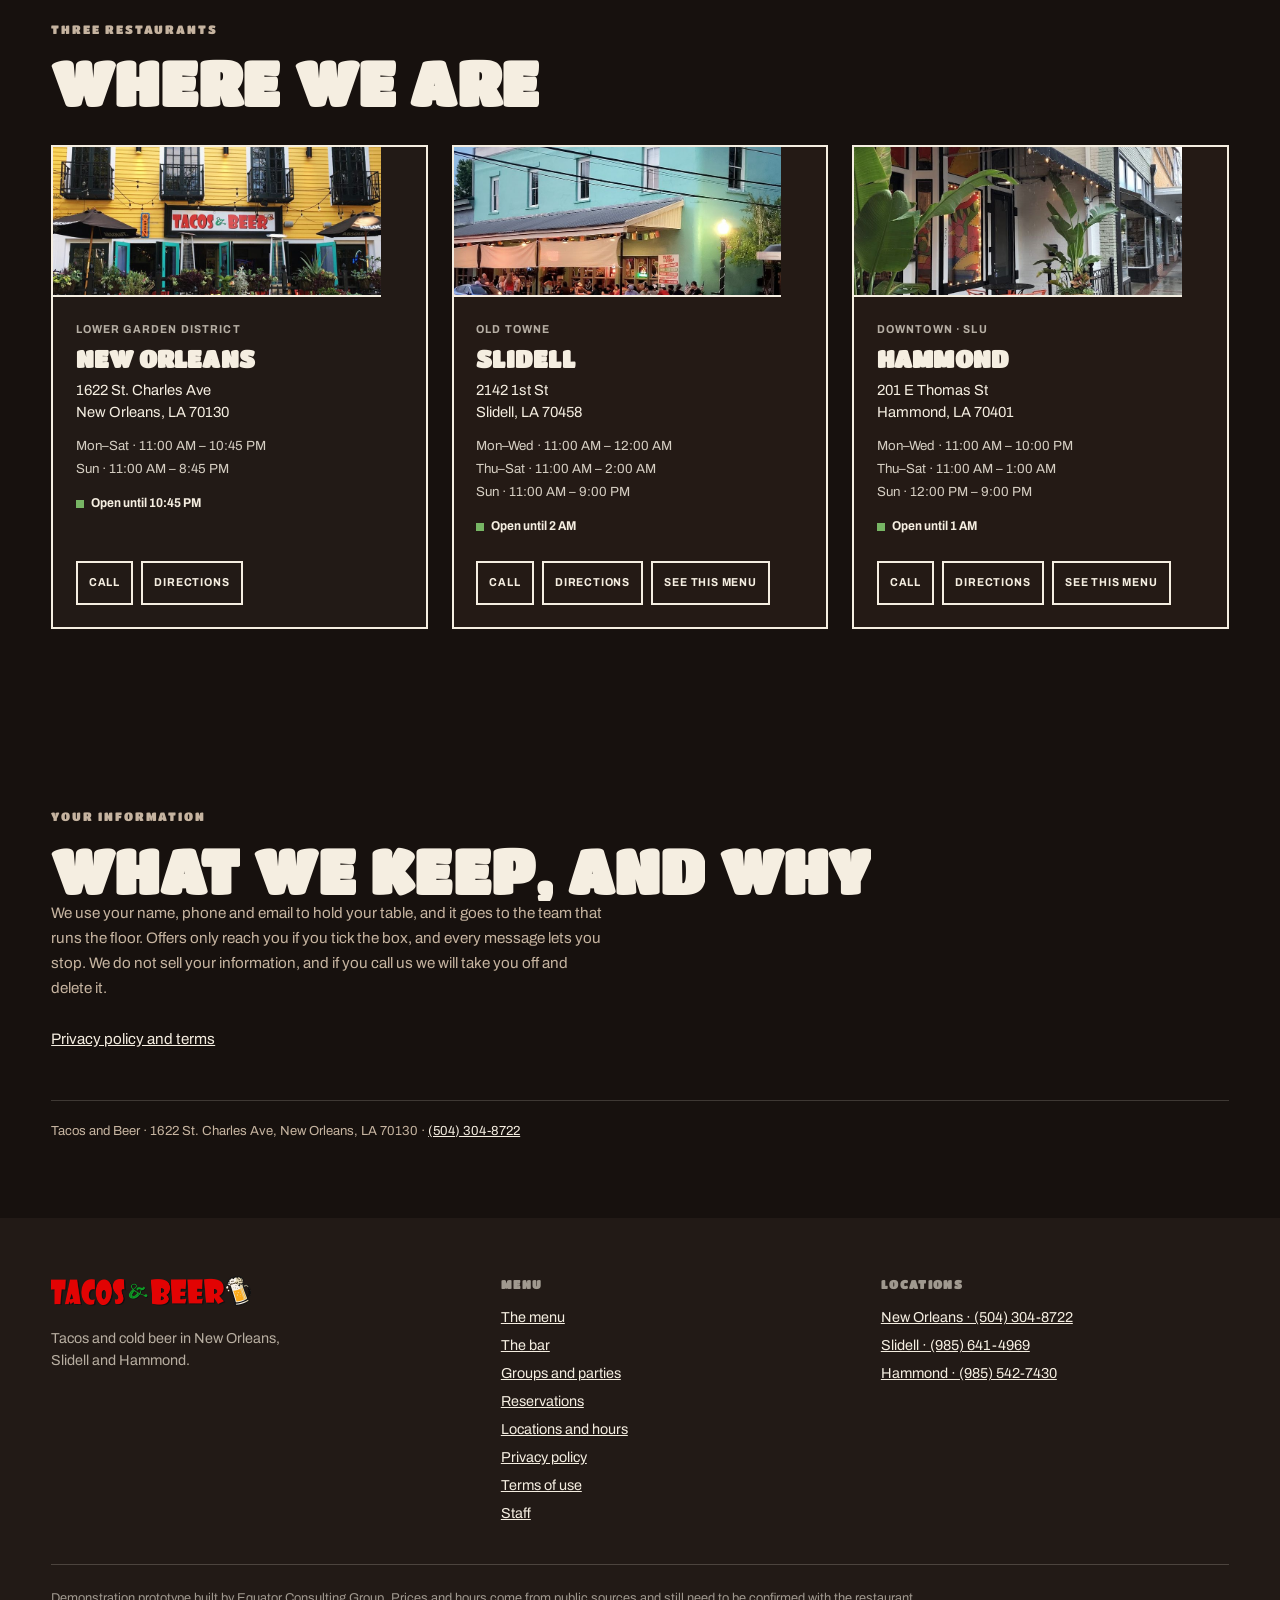
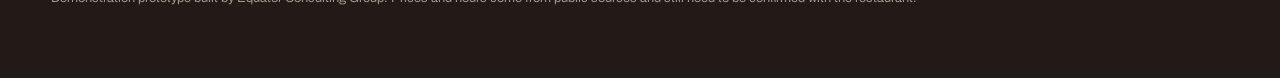
==== commit faa1e9cb: "Propuesta como plataforma de presencia digital: Google, universidades, mantenimiento y capturas nuev" ====
--- a/index.html
+++ b/index.html
@@ -474,6 +474,6 @@
 
 <script type="application/ld+json" id="schema"></script>
 <script src="data.js?v15"></script>
-<script src="app.js?v16"></script>
+<script src="app.js?v17"></script>
 </body>
 </html>
